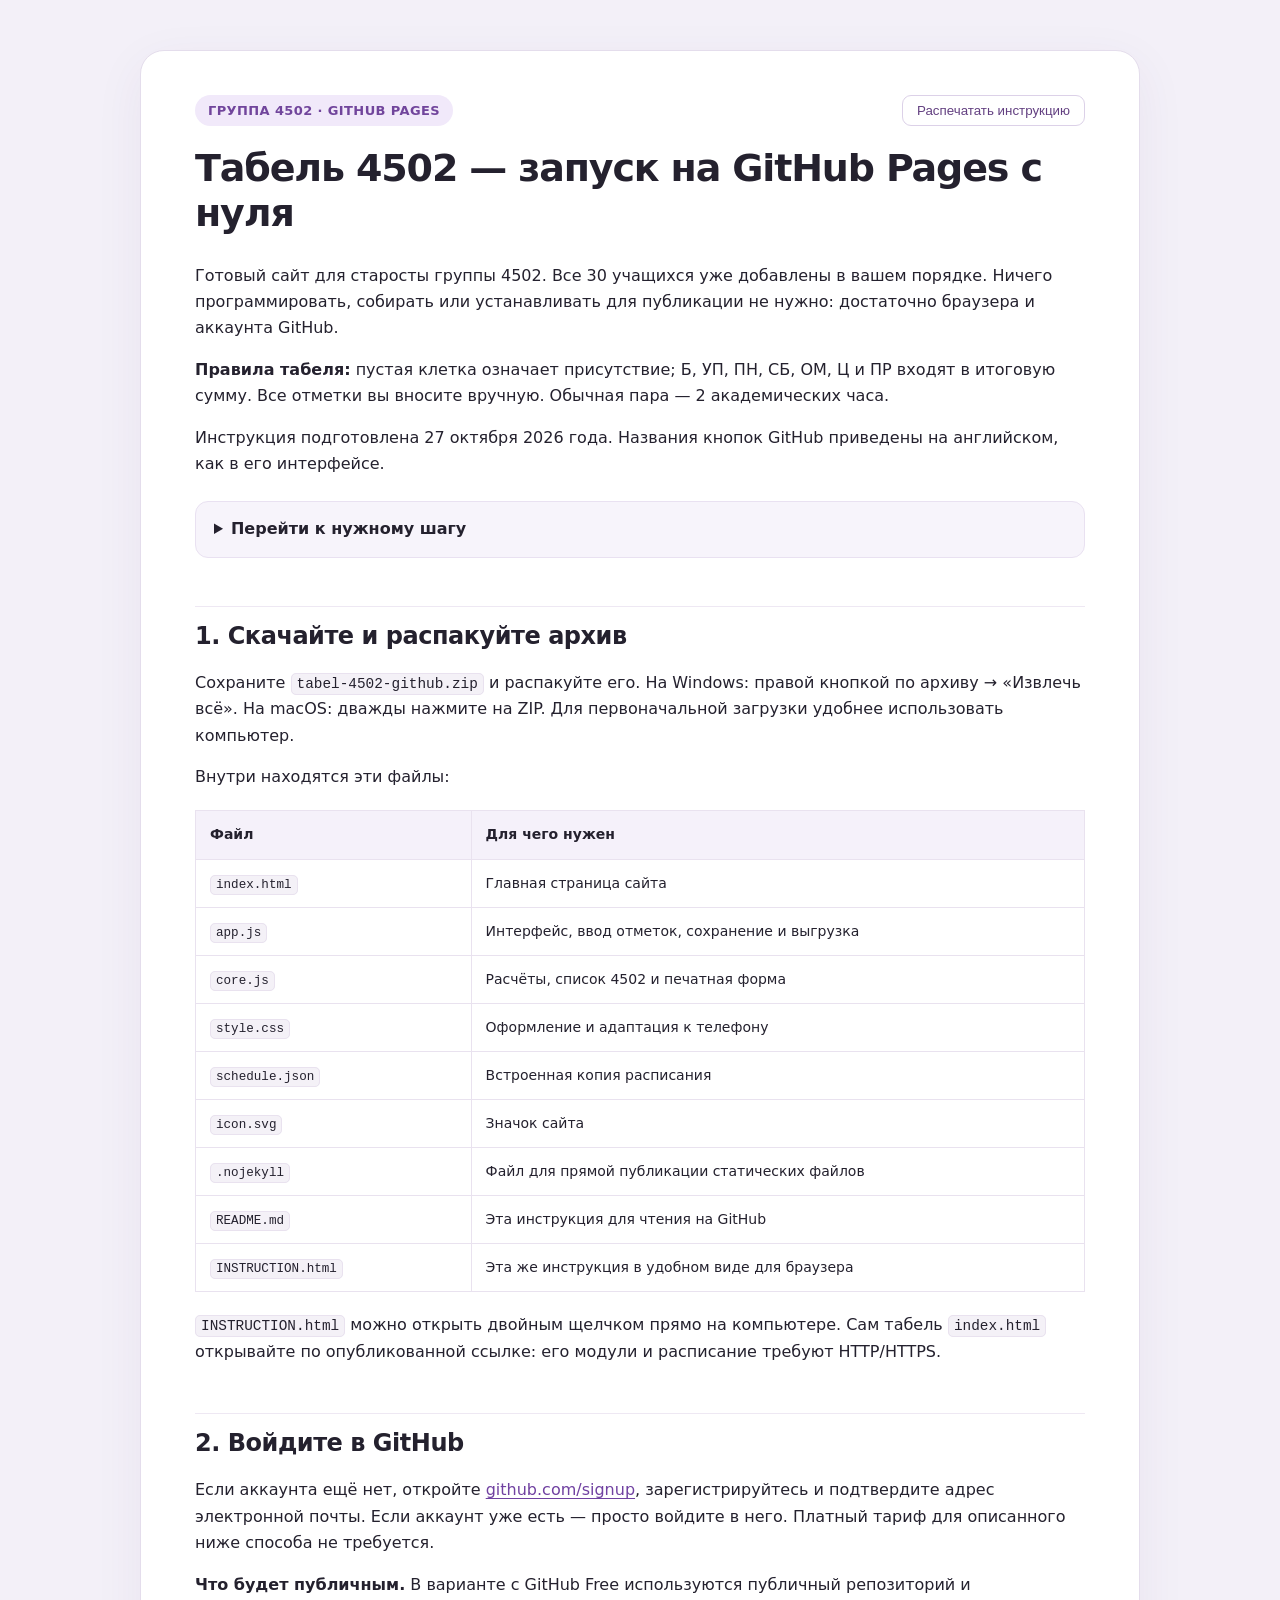
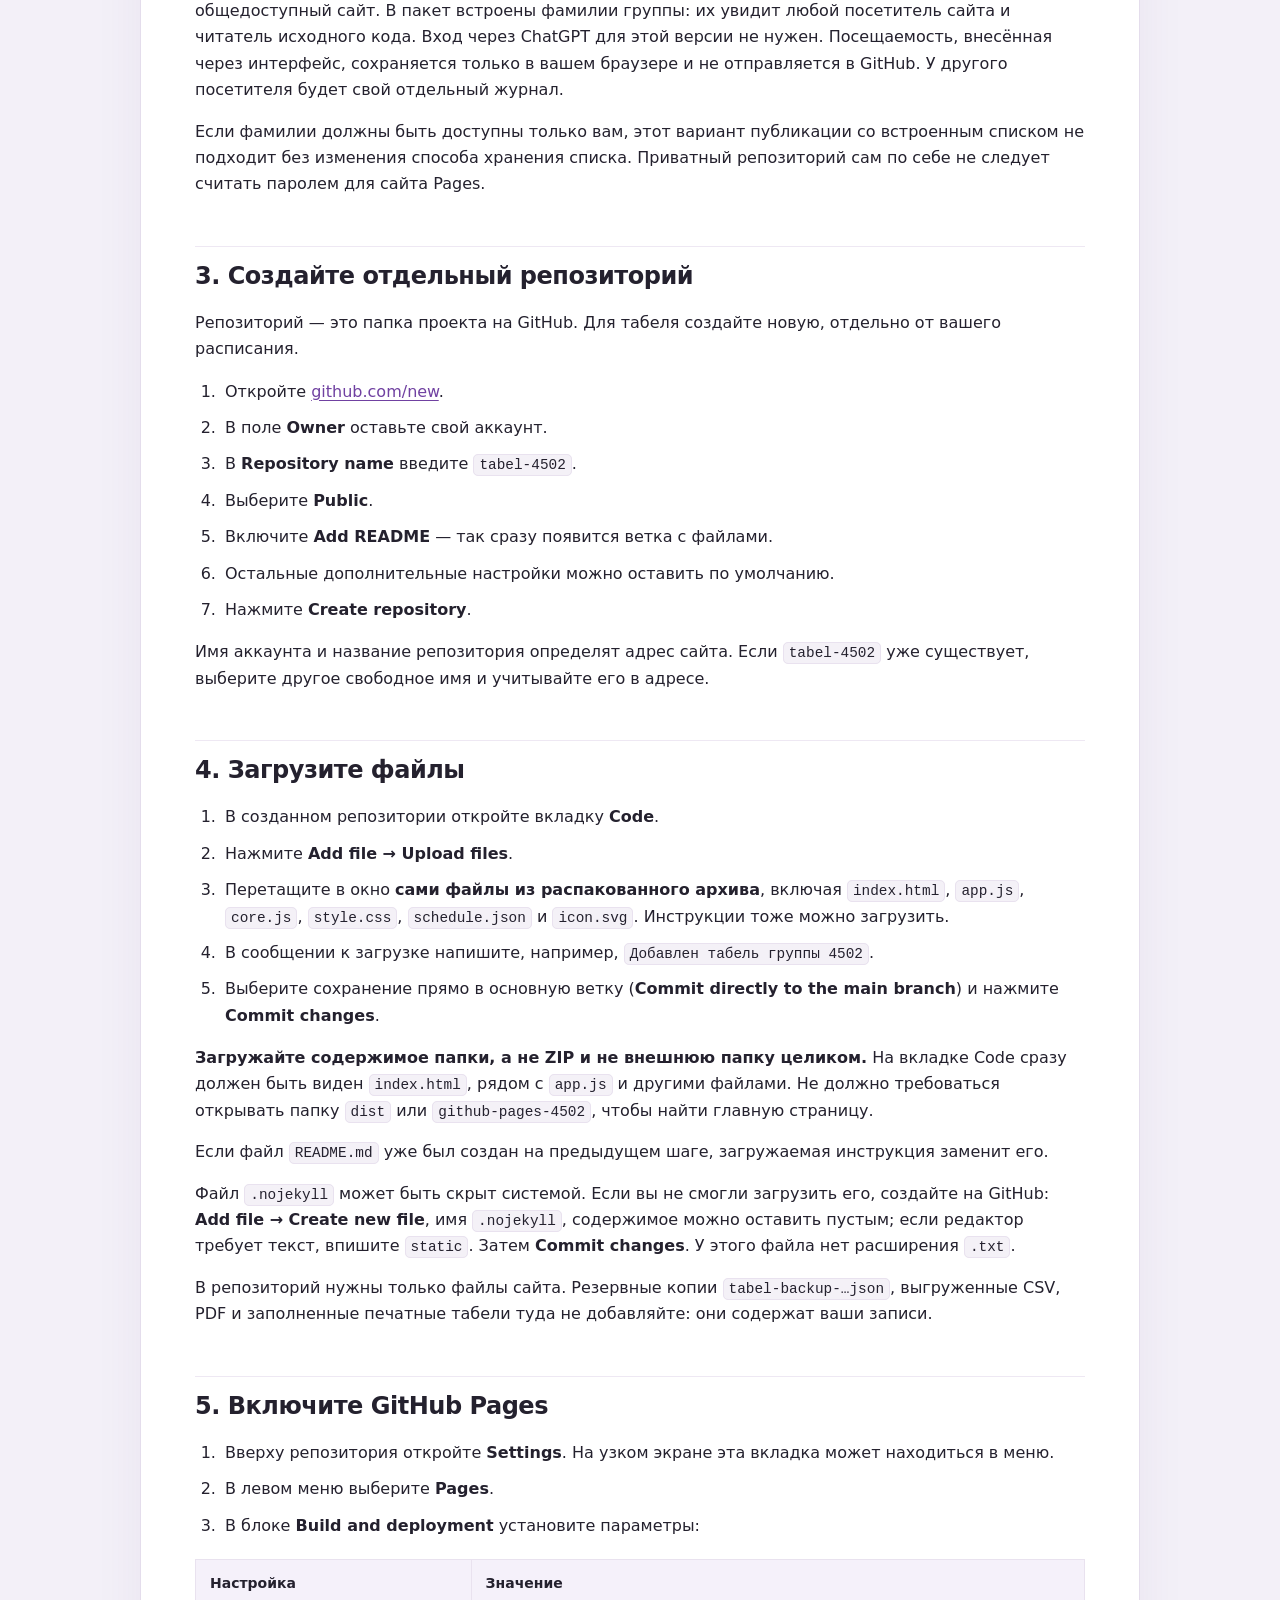
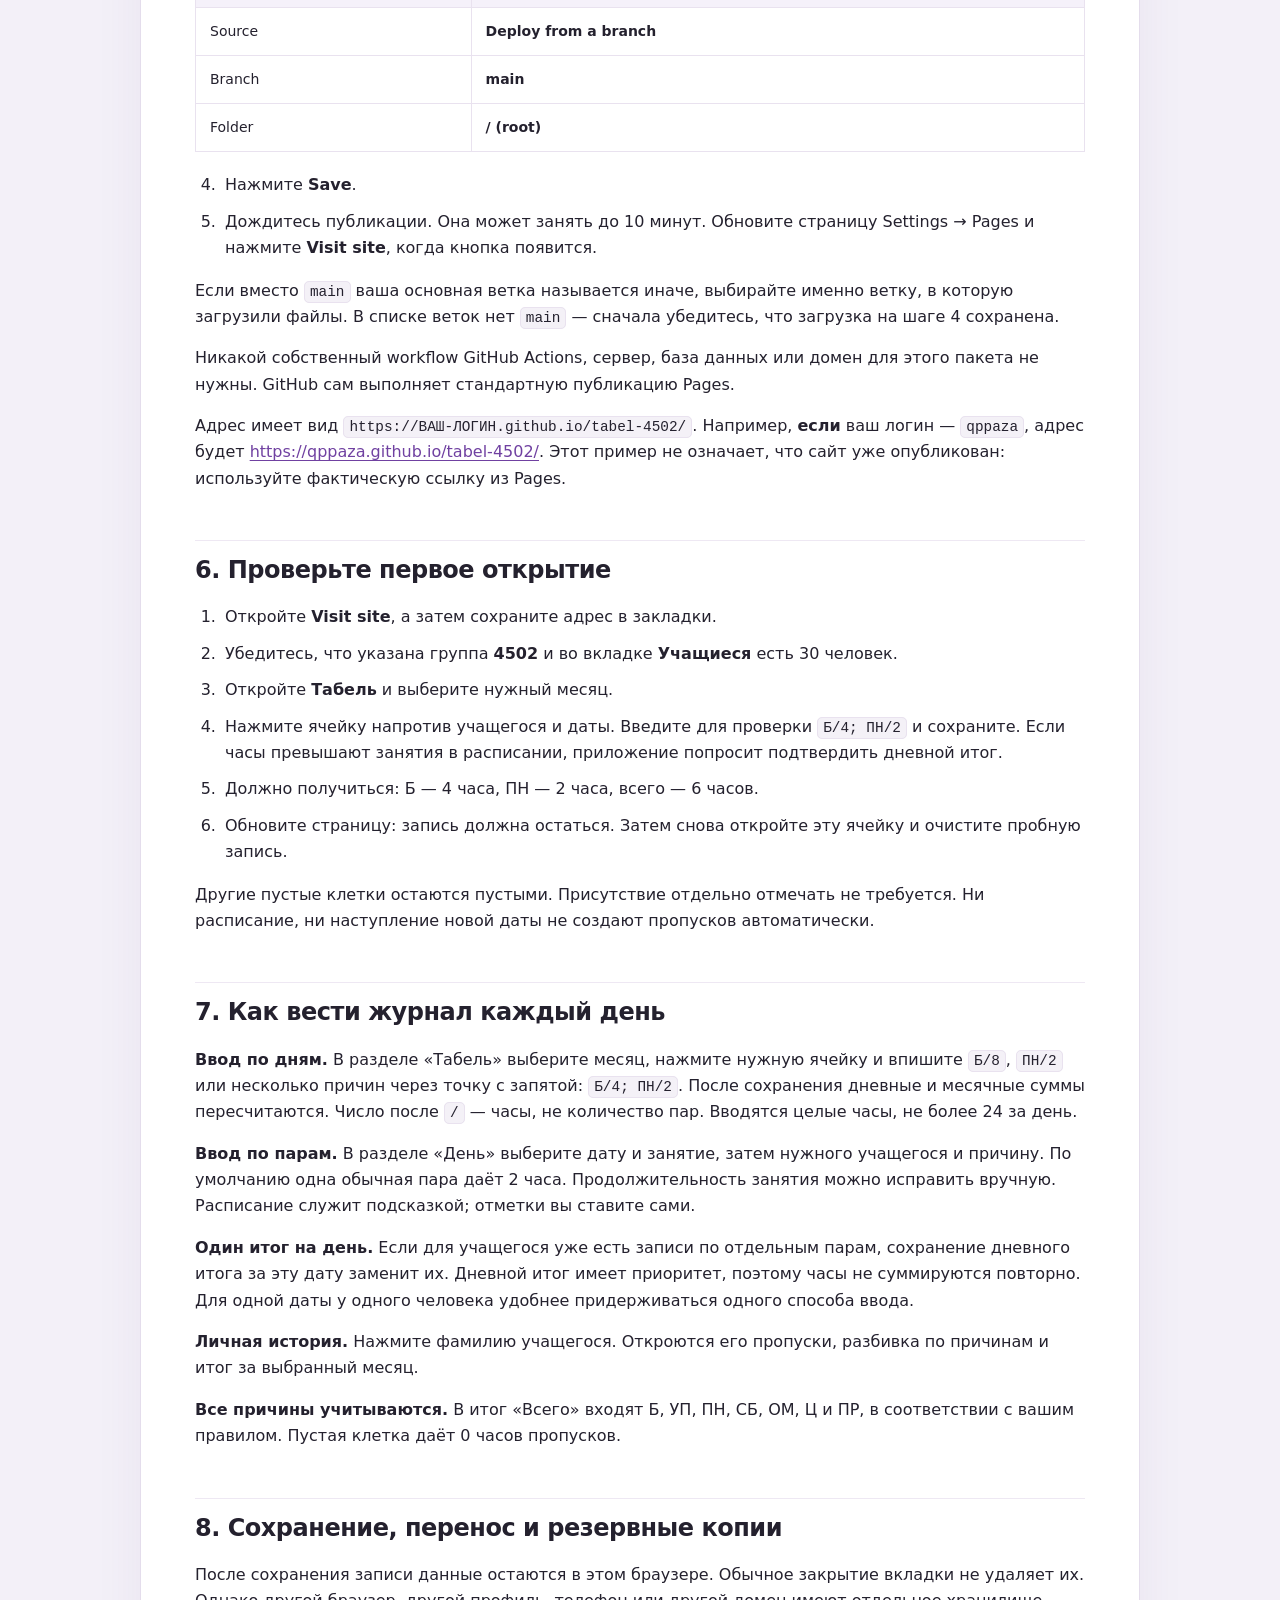
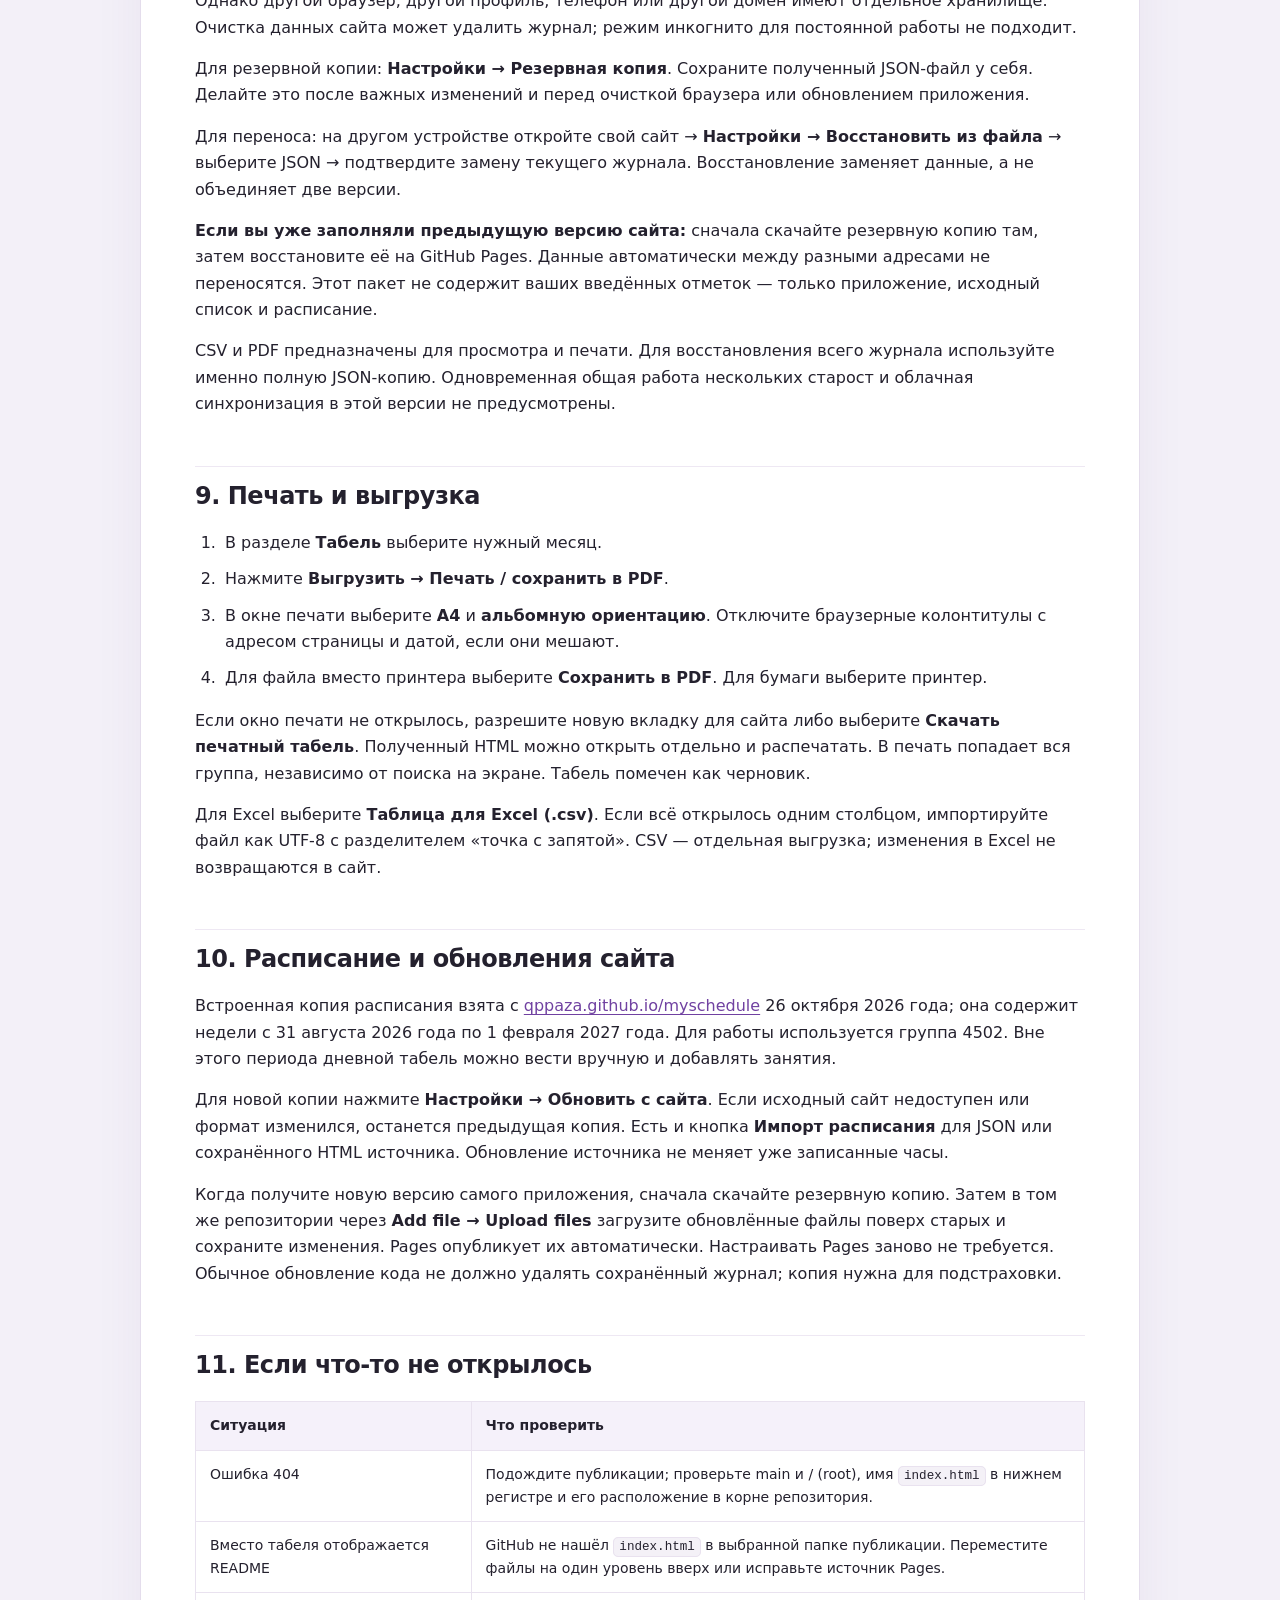
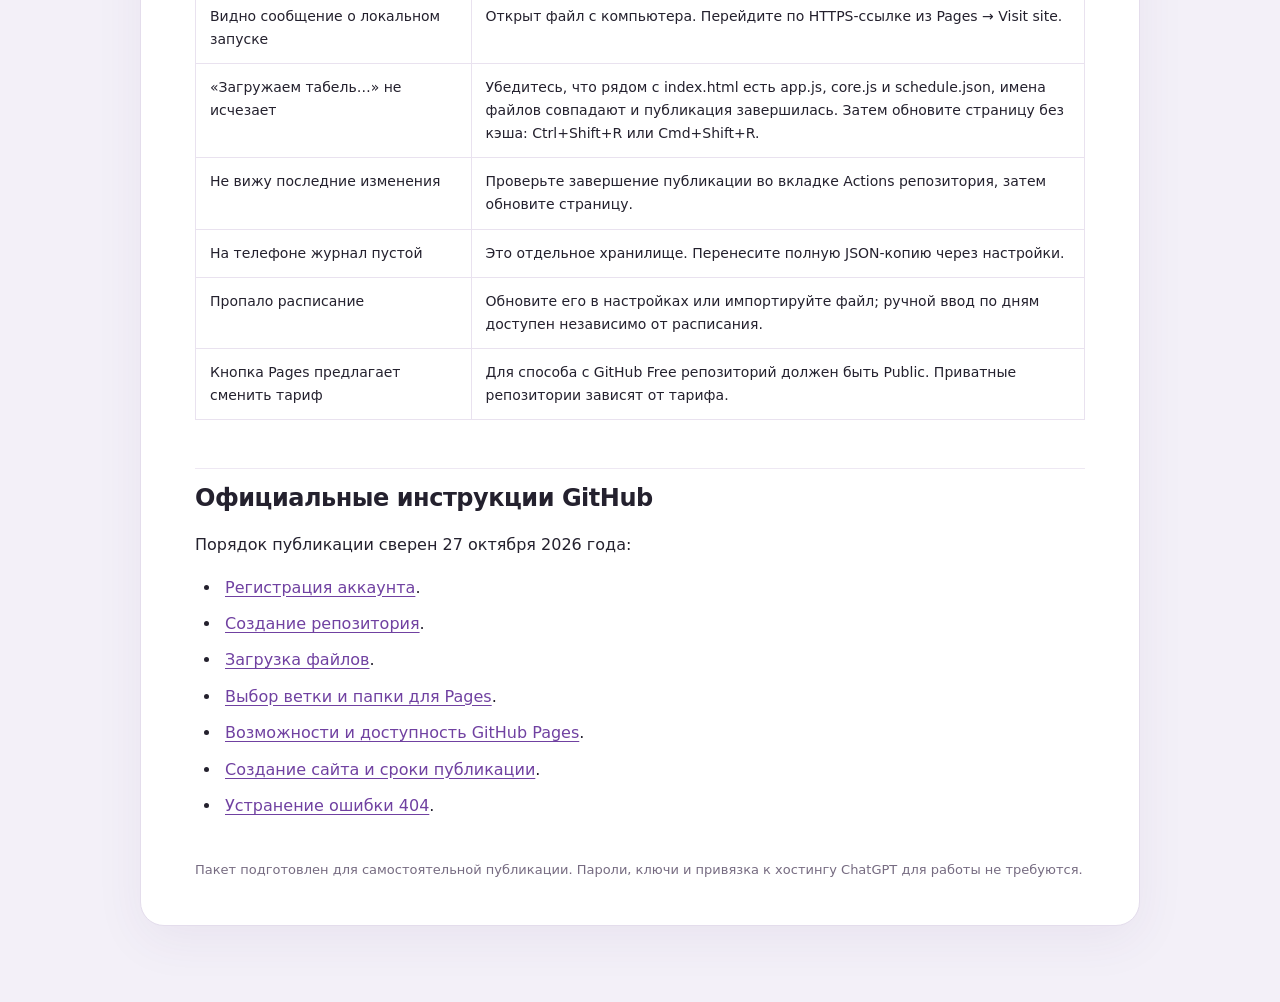
==== INSTRUCTION.html @ 8b9e964b "Add files via upload" ====
<!doctype html><html lang="ru"><head><meta charset="utf-8"><meta name="viewport" content="width=device-width,initial-scale=1"><title>Табель 4502 — инструкция для GitHub Pages</title><style>*{box-sizing:border-box}html{scroll-behavior:smooth}body{margin:0;background:#f3f0f8;color:#24212e;font:16px/1.65 system-ui,-apple-system,BlinkMacSystemFont,"Segoe UI",sans-serif}main{max-width:1000px;margin:50px auto;padding:44px 54px;background:#fff;border:1px solid #e4ddec;border-radius:24px;box-shadow:0 14px 50px #4b2c7210}.badge{display:inline-block;color:#71459c;background:#f1e9fa;padding:5px 13px;border-radius:20px;font-size:13px;font-weight:700;letter-spacing:.03em}h1{font-size:38px;line-height:1.16;letter-spacing:-.03em;margin:20px 0 28px}h2{font-size:24px;line-height:1.3;letter-spacing:-.02em;margin:48px 0 18px;padding-top:14px;border-top:1px solid #eee8f3;scroll-margin-top:20px}p{margin:15px 0}a{color:#7041a1;text-underline-offset:3px}strong{font-weight:650}code{font:0.9em ui-monospace,SFMono-Regular,Consolas,monospace;background:#f4f1f7;border:1px solid #e9e2ef;border-radius:5px;padding:2px 5px;overflow-wrap:anywhere}li{padding-left:4px;margin:10px 0}ol,ul{padding-left:26px}.table-wrap{overflow-x:auto;margin:20px 0}table{width:100%;border-collapse:collapse;font-size:14px}th,td{text-align:left;vertical-align:top;padding:12px 14px;border:1px solid #e9e2ef}th{background:#f5f1fa;font-weight:650}th:first-child,td:first-child{width:31%}details{background:#f7f4fb;border:1px solid #e9e1f1;border-radius:13px;padding:14px 18px;margin:24px 0}summary{cursor:pointer;font-weight:650}nav{display:grid;grid-template-columns:1fr 1fr;gap:8px 20px;font-size:14px;margin:12px 0}footer{font-size:13px;color:#766b81;margin-top:40px}.print{float:right;padding:7px 14px;border-radius:9px;border:1px solid #dcd1e8;background:white;color:#634081;cursor:pointer}p,li,a{overflow-wrap:break-word}@media(max-width:650px){main{margin:12px;padding:26px 22px;border-radius:17px}h1{font-size:29px}h2{font-size:22px}body{font-size:15px}nav{grid-template-columns:1fr}.print{float:none;margin-bottom:16px;display:block}}@media print{body{background:white;font-size:10pt}main{border:0;box-shadow:none;margin:0;padding:0;max-width:none}h1{font-size:24pt}h2{font-size:16pt;break-after:avoid}.print,details{display:none}tr{break-inside:avoid}a{color:#222}table{font-size:9pt}@page{size:A4;margin:16mm}}</style></head><body><main><button class="print" onclick="window.print()">Распечатать инструкцию</button><span class="badge">ГРУППА 4502 · GITHUB PAGES</span><h1>Табель 4502 — запуск на GitHub Pages с нуля</h1><p>Готовый сайт для старосты группы 4502. Все 30 учащихся уже добавлены в вашем порядке. Ничего программировать, собирать или устанавливать для публикации не нужно: достаточно браузера и аккаунта GitHub.</p><p><strong>Правила табеля:</strong> пустая клетка означает присутствие; Б, УП, ПН, СБ, ОМ, Ц и ПР входят в итоговую сумму. Все отметки вы вносите вручную. Обычная пара — 2 академических часа.</p><p>Инструкция подготовлена 27 октября 2026 года. Названия кнопок GitHub приведены на английском, как в его интерфейсе.</p><details><summary>Перейти к нужному шагу</summary><nav><a href="#step-1">1. Скачайте и распакуйте архив</a><a href="#step-2">2. Войдите в GitHub</a><a href="#step-3">3. Создайте отдельный репозиторий</a><a href="#step-4">4. Загрузите файлы</a><a href="#step-5">5. Включите GitHub Pages</a><a href="#step-6">6. Проверьте первое открытие</a><a href="#step-7">7. Как вести журнал каждый день</a><a href="#step-8">8. Сохранение, перенос и резервные копии</a><a href="#step-9">9. Печать и выгрузка</a><a href="#step-10">10. Расписание и обновления сайта</a><a href="#step-11">11. Если что-то не открылось</a><a href="#step-12">Официальные инструкции GitHub</a></nav></details><h2 id="step-1">1. Скачайте и распакуйте архив</h2><p>Сохраните <code>tabel-4502-github.zip</code> и распакуйте его. На Windows: правой кнопкой по архиву → «Извлечь всё». На macOS: дважды нажмите на ZIP. Для первоначальной загрузки удобнее использовать компьютер.</p><p>Внутри находятся эти файлы:</p><div class="table-wrap"><table><thead><tr><th>Файл</th><th>Для чего нужен</th></tr></thead><tbody><tr><td><code>index.html</code></td><td>Главная страница сайта</td></tr><tr><td><code>app.js</code></td><td>Интерфейс, ввод отметок, сохранение и выгрузка</td></tr><tr><td><code>core.js</code></td><td>Расчёты, список 4502 и печатная форма</td></tr><tr><td><code>style.css</code></td><td>Оформление и адаптация к телефону</td></tr><tr><td><code>schedule.json</code></td><td>Встроенная копия расписания</td></tr><tr><td><code>icon.svg</code></td><td>Значок сайта</td></tr><tr><td><code>.nojekyll</code></td><td>Файл для прямой публикации статических файлов</td></tr><tr><td><code>README.md</code></td><td>Эта инструкция для чтения на GitHub</td></tr><tr><td><code>INSTRUCTION.html</code></td><td>Эта же инструкция в удобном виде для браузера</td></tr></tbody></table></div><p><code>INSTRUCTION.html</code> можно открыть двойным щелчком прямо на компьютере. Сам табель <code>index.html</code> открывайте по опубликованной ссылке: его модули и расписание требуют HTTP/HTTPS.</p><h2 id="step-2">2. Войдите в GitHub</h2><p>Если аккаунта ещё нет, откройте <a href="https://github.com/signup">github.com/signup</a>, зарегистрируйтесь и подтвердите адрес электронной почты. Если аккаунт уже есть — просто войдите в него. Платный тариф для описанного ниже способа не требуется.</p><p><strong>Что будет публичным.</strong> В варианте с GitHub Free используются публичный репозиторий и общедоступный сайт. В пакет встроены фамилии группы: их увидит любой посетитель сайта и читатель исходного кода. Вход через ChatGPT для этой версии не нужен. Посещаемость, внесённая через интерфейс, сохраняется только в вашем браузере и не отправляется в GitHub. У другого посетителя будет свой отдельный журнал.</p><p>Если фамилии должны быть доступны только вам, этот вариант публикации со встроенным списком не подходит без изменения способа хранения списка. Приватный репозиторий сам по себе не следует считать паролем для сайта Pages.</p><h2 id="step-3">3. Создайте отдельный репозиторий</h2><p>Репозиторий — это папка проекта на GitHub. Для табеля создайте новую, отдельно от вашего расписания.</p><ol><li>Откройте <a href="https://github.com/new">github.com/new</a>.</li><li>В поле <strong>Owner</strong> оставьте свой аккаунт.</li><li>В <strong>Repository name</strong> введите <code>tabel-4502</code>.</li><li>Выберите <strong>Public</strong>.</li><li>Включите <strong>Add README</strong> — так сразу появится ветка с файлами.</li><li>Остальные дополнительные настройки можно оставить по умолчанию.</li><li>Нажмите <strong>Create repository</strong>.</li></ol><p>Имя аккаунта и название репозитория определят адрес сайта. Если <code>tabel-4502</code> уже существует, выберите другое свободное имя и учитывайте его в адресе.</p><h2 id="step-4">4. Загрузите файлы</h2><ol><li>В созданном репозитории откройте вкладку <strong>Code</strong>.</li><li>Нажмите <strong>Add file → Upload files</strong>.</li><li>Перетащите в окно <strong>сами файлы из распакованного архива</strong>, включая <code>index.html</code>, <code>app.js</code>, <code>core.js</code>, <code>style.css</code>, <code>schedule.json</code> и <code>icon.svg</code>. Инструкции тоже можно загрузить.</li><li>В сообщении к загрузке напишите, например, <code>Добавлен табель группы 4502</code>.</li><li>Выберите сохранение прямо в основную ветку (<strong>Commit directly to the main branch</strong>) и нажмите <strong>Commit changes</strong>.</li></ol><p><strong>Загружайте содержимое папки, а не ZIP и не внешнюю папку целиком.</strong> На вкладке Code сразу должен быть виден <code>index.html</code>, рядом с <code>app.js</code> и другими файлами. Не должно требоваться открывать папку <code>dist</code> или <code>github-pages-4502</code>, чтобы найти главную страницу.</p><p>Если файл <code>README.md</code> уже был создан на предыдущем шаге, загружаемая инструкция заменит его.</p><p>Файл <code>.nojekyll</code> может быть скрыт системой. Если вы не смогли загрузить его, создайте на GitHub: <strong>Add file → Create new file</strong>, имя <code>.nojekyll</code>, содержимое можно оставить пустым; если редактор требует текст, впишите <code>static</code>. Затем <strong>Commit changes</strong>. У этого файла нет расширения <code>.txt</code>.</p><p>В репозиторий нужны только файлы сайта. Резервные копии <code>tabel-backup-…json</code>, выгруженные CSV, PDF и заполненные печатные табели туда не добавляйте: они содержат ваши записи.</p><h2 id="step-5">5. Включите GitHub Pages</h2><ol><li>Вверху репозитория откройте <strong>Settings</strong>. На узком экране эта вкладка может находиться в меню.</li><li>В левом меню выберите <strong>Pages</strong>.</li><li>В блоке <strong>Build and deployment</strong> установите параметры:</li></ol><div class="table-wrap"><table><thead><tr><th>Настройка</th><th>Значение</th></tr></thead><tbody><tr><td>Source</td><td><strong>Deploy from a branch</strong></td></tr><tr><td>Branch</td><td><strong>main</strong></td></tr><tr><td>Folder</td><td><strong>/ (root)</strong></td></tr></tbody></table></div><ol start="4"><li>Нажмите <strong>Save</strong>.</li><li>Дождитесь публикации. Она может занять до 10 минут. Обновите страницу Settings → Pages и нажмите <strong>Visit site</strong>, когда кнопка появится.</li></ol><p>Если вместо <code>main</code> ваша основная ветка называется иначе, выбирайте именно ветку, в которую загрузили файлы. В списке веток нет <code>main</code> — сначала убедитесь, что загрузка на шаге 4 сохранена.</p><p>Никакой собственный workflow GitHub Actions, сервер, база данных или домен для этого пакета не нужны. GitHub сам выполняет стандартную публикацию Pages.</p><p>Адрес имеет вид <code>https://ВАШ-ЛОГИН.github.io/tabel-4502/</code>. Например, <strong>если</strong> ваш логин — <code>qppaza</code>, адрес будет <a href="https://qppaza.github.io/tabel-4502/">https://qppaza.github.io/tabel-4502/</a>. Этот пример не означает, что сайт уже опубликован: используйте фактическую ссылку из Pages.</p><h2 id="step-6">6. Проверьте первое открытие</h2><ol><li>Откройте <strong>Visit site</strong>, а затем сохраните адрес в закладки.</li><li>Убедитесь, что указана группа <strong>4502</strong> и во вкладке <strong>Учащиеся</strong> есть 30 человек.</li><li>Откройте <strong>Табель</strong> и выберите нужный месяц.</li><li>Нажмите ячейку напротив учащегося и даты. Введите для проверки <code>Б/4; ПН/2</code> и сохраните. Если часы превышают занятия в расписании, приложение попросит подтвердить дневной итог.</li><li>Должно получиться: Б — 4 часа, ПН — 2 часа, всего — 6 часов.</li><li>Обновите страницу: запись должна остаться. Затем снова откройте эту ячейку и очистите пробную запись.</li></ol><p>Другие пустые клетки остаются пустыми. Присутствие отдельно отмечать не требуется. Ни расписание, ни наступление новой даты не создают пропусков автоматически.</p><h2 id="step-7">7. Как вести журнал каждый день</h2><p><strong>Ввод по дням.</strong> В разделе «Табель» выберите месяц, нажмите нужную ячейку и впишите <code>Б/8</code>, <code>ПН/2</code> или несколько причин через точку с запятой: <code>Б/4; ПН/2</code>. После сохранения дневные и месячные суммы пересчитаются. Число после <code>/</code> — часы, не количество пар. Вводятся целые часы, не более 24 за день.</p><p><strong>Ввод по парам.</strong> В разделе «День» выберите дату и занятие, затем нужного учащегося и причину. По умолчанию одна обычная пара даёт 2 часа. Продолжительность занятия можно исправить вручную. Расписание служит подсказкой; отметки вы ставите сами.</p><p><strong>Один итог на день.</strong> Если для учащегося уже есть записи по отдельным парам, сохранение дневного итога за эту дату заменит их. Дневной итог имеет приоритет, поэтому часы не суммируются повторно. Для одной даты у одного человека удобнее придерживаться одного способа ввода.</p><p><strong>Личная история.</strong> Нажмите фамилию учащегося. Откроются его пропуски, разбивка по причинам и итог за выбранный месяц.</p><p><strong>Все причины учитываются.</strong> В итог «Всего» входят Б, УП, ПН, СБ, ОМ, Ц и ПР, в соответствии с вашим правилом. Пустая клетка даёт 0 часов пропусков.</p><h2 id="step-8">8. Сохранение, перенос и резервные копии</h2><p>После сохранения записи данные остаются в этом браузере. Обычное закрытие вкладки не удаляет их. Однако другой браузер, другой профиль, телефон или другой домен имеют отдельное хранилище. Очистка данных сайта может удалить журнал; режим инкогнито для постоянной работы не подходит.</p><p>Для резервной копии: <strong>Настройки → Резервная копия</strong>. Сохраните полученный JSON-файл у себя. Делайте это после важных изменений и перед очисткой браузера или обновлением приложения.</p><p>Для переноса: на другом устройстве откройте свой сайт → <strong>Настройки → Восстановить из файла</strong> → выберите JSON → подтвердите замену текущего журнала. Восстановление заменяет данные, а не объединяет две версии.</p><p><strong>Если вы уже заполняли предыдущую версию сайта:</strong> сначала скачайте резервную копию там, затем восстановите её на GitHub Pages. Данные автоматически между разными адресами не переносятся. Этот пакет не содержит ваших введённых отметок — только приложение, исходный список и расписание.</p><p>CSV и PDF предназначены для просмотра и печати. Для восстановления всего журнала используйте именно полную JSON-копию. Одновременная общая работа нескольких старост и облачная синхронизация в этой версии не предусмотрены.</p><h2 id="step-9">9. Печать и выгрузка</h2><ol><li>В разделе <strong>Табель</strong> выберите нужный месяц.</li><li>Нажмите <strong>Выгрузить → Печать / сохранить в PDF</strong>.</li><li>В окне печати выберите <strong>А4</strong> и <strong>альбомную ориентацию</strong>. Отключите браузерные колонтитулы с адресом страницы и датой, если они мешают.</li><li>Для файла вместо принтера выберите <strong>Сохранить в PDF</strong>. Для бумаги выберите принтер.</li></ol><p>Если окно печати не открылось, разрешите новую вкладку для сайта либо выберите <strong>Скачать печатный табель</strong>. Полученный HTML можно открыть отдельно и распечатать. В печать попадает вся группа, независимо от поиска на экране. Табель помечен как черновик.</p><p>Для Excel выберите <strong>Таблица для Excel (.csv)</strong>. Если всё открылось одним столбцом, импортируйте файл как UTF-8 с разделителем «точка с запятой». CSV — отдельная выгрузка; изменения в Excel не возвращаются в сайт.</p><h2 id="step-10">10. Расписание и обновления сайта</h2><p>Встроенная копия расписания взята с <a href="https://qppaza.github.io/myschedule/">qppaza.github.io/myschedule</a> 26 октября 2026 года; она содержит недели с 31 августа 2026 года по 1 февраля 2027 года. Для работы используется группа 4502. Вне этого периода дневной табель можно вести вручную и добавлять занятия.</p><p>Для новой копии нажмите <strong>Настройки → Обновить с сайта</strong>. Если исходный сайт недоступен или формат изменился, останется предыдущая копия. Есть и кнопка <strong>Импорт расписания</strong> для JSON или сохранённого HTML источника. Обновление источника не меняет уже записанные часы.</p><p>Когда получите новую версию самого приложения, сначала скачайте резервную копию. Затем в том же репозитории через <strong>Add file → Upload files</strong> загрузите обновлённые файлы поверх старых и сохраните изменения. Pages опубликует их автоматически. Настраивать Pages заново не требуется. Обычное обновление кода не должно удалять сохранённый журнал; копия нужна для подстраховки.</p><h2 id="step-11">11. Если что-то не открылось</h2><div class="table-wrap"><table><thead><tr><th>Ситуация</th><th>Что проверить</th></tr></thead><tbody><tr><td>Ошибка 404</td><td>Подождите публикации; проверьте main и / (root), имя <code>index.html</code> в нижнем регистре и его расположение в корне репозитория.</td></tr><tr><td>Вместо табеля отображается README</td><td>GitHub не нашёл <code>index.html</code> в выбранной папке публикации. Переместите файлы на один уровень вверх или исправьте источник Pages.</td></tr><tr><td>Видно сообщение о локальном запуске</td><td>Открыт файл с компьютера. Перейдите по HTTPS-ссылке из Pages → Visit site.</td></tr><tr><td>«Загружаем табель…» не исчезает</td><td>Убедитесь, что рядом с index.html есть app.js, core.js и schedule.json, имена файлов совпадают и публикация завершилась. Затем обновите страницу без кэша: Ctrl+Shift+R или Cmd+Shift+R.</td></tr><tr><td>Не вижу последние изменения</td><td>Проверьте завершение публикации во вкладке Actions репозитория, затем обновите страницу.</td></tr><tr><td>На телефоне журнал пустой</td><td>Это отдельное хранилище. Перенесите полную JSON-копию через настройки.</td></tr><tr><td>Пропало расписание</td><td>Обновите его в настройках или импортируйте файл; ручной ввод по дням доступен независимо от расписания.</td></tr><tr><td>Кнопка Pages предлагает сменить тариф</td><td>Для способа с GitHub Free репозиторий должен быть Public. Приватные репозитории зависят от тарифа.</td></tr></tbody></table></div><h2 id="step-12">Официальные инструкции GitHub</h2><p>Порядок публикации сверен 27 октября 2026 года:</p><ul><li><a href="https://docs.github.com/en/account-and-profile/how-tos/account-management/creating-an-account-on-github">Регистрация аккаунта</a>.</li><li><a href="https://docs.github.com/en/repositories/creating-and-managing-repositories/creating-a-new-repository">Создание репозитория</a>.</li><li><a href="https://docs.github.com/en/repositories/working-with-files/managing-files/adding-a-file-to-a-repository">Загрузка файлов</a>.</li><li><a href="https://docs.github.com/en/pages/getting-started-with-github-pages/configuring-a-publishing-source-for-your-github-pages-site">Выбор ветки и папки для Pages</a>.</li><li><a href="https://docs.github.com/en/pages/getting-started-with-github-pages/what-is-github-pages">Возможности и доступность GitHub Pages</a>.</li><li><a href="https://docs.github.com/en/pages/getting-started-with-github-pages/creating-a-github-pages-site">Создание сайта и сроки публикации</a>.</li><li><a href="https://docs.github.com/en/pages/getting-started-with-github-pages/troubleshooting-404-errors-for-github-pages-sites">Устранение ошибки 404</a>.</li></ul><footer>Пакет подготовлен для самостоятельной публикации. Пароли, ключи и привязка к хостингу ChatGPT для работы не требуются.</footer></main></body></html>
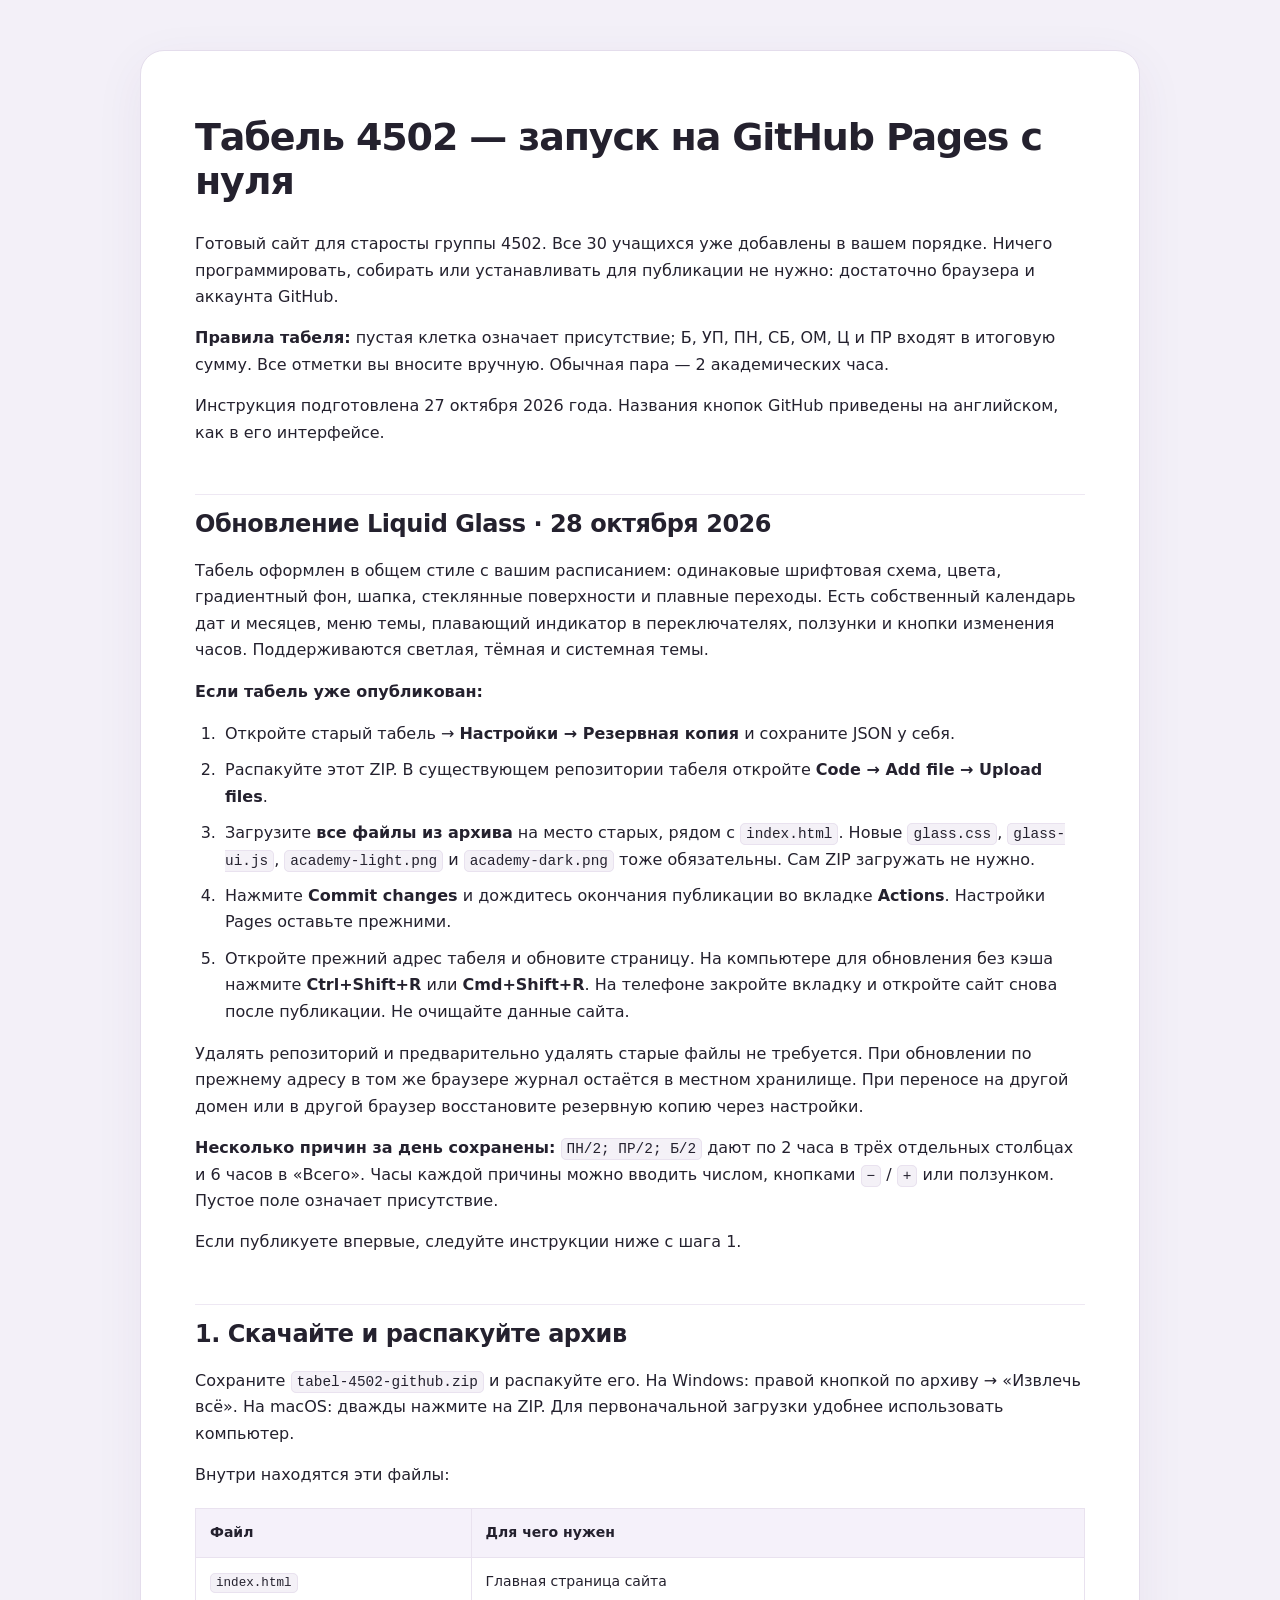
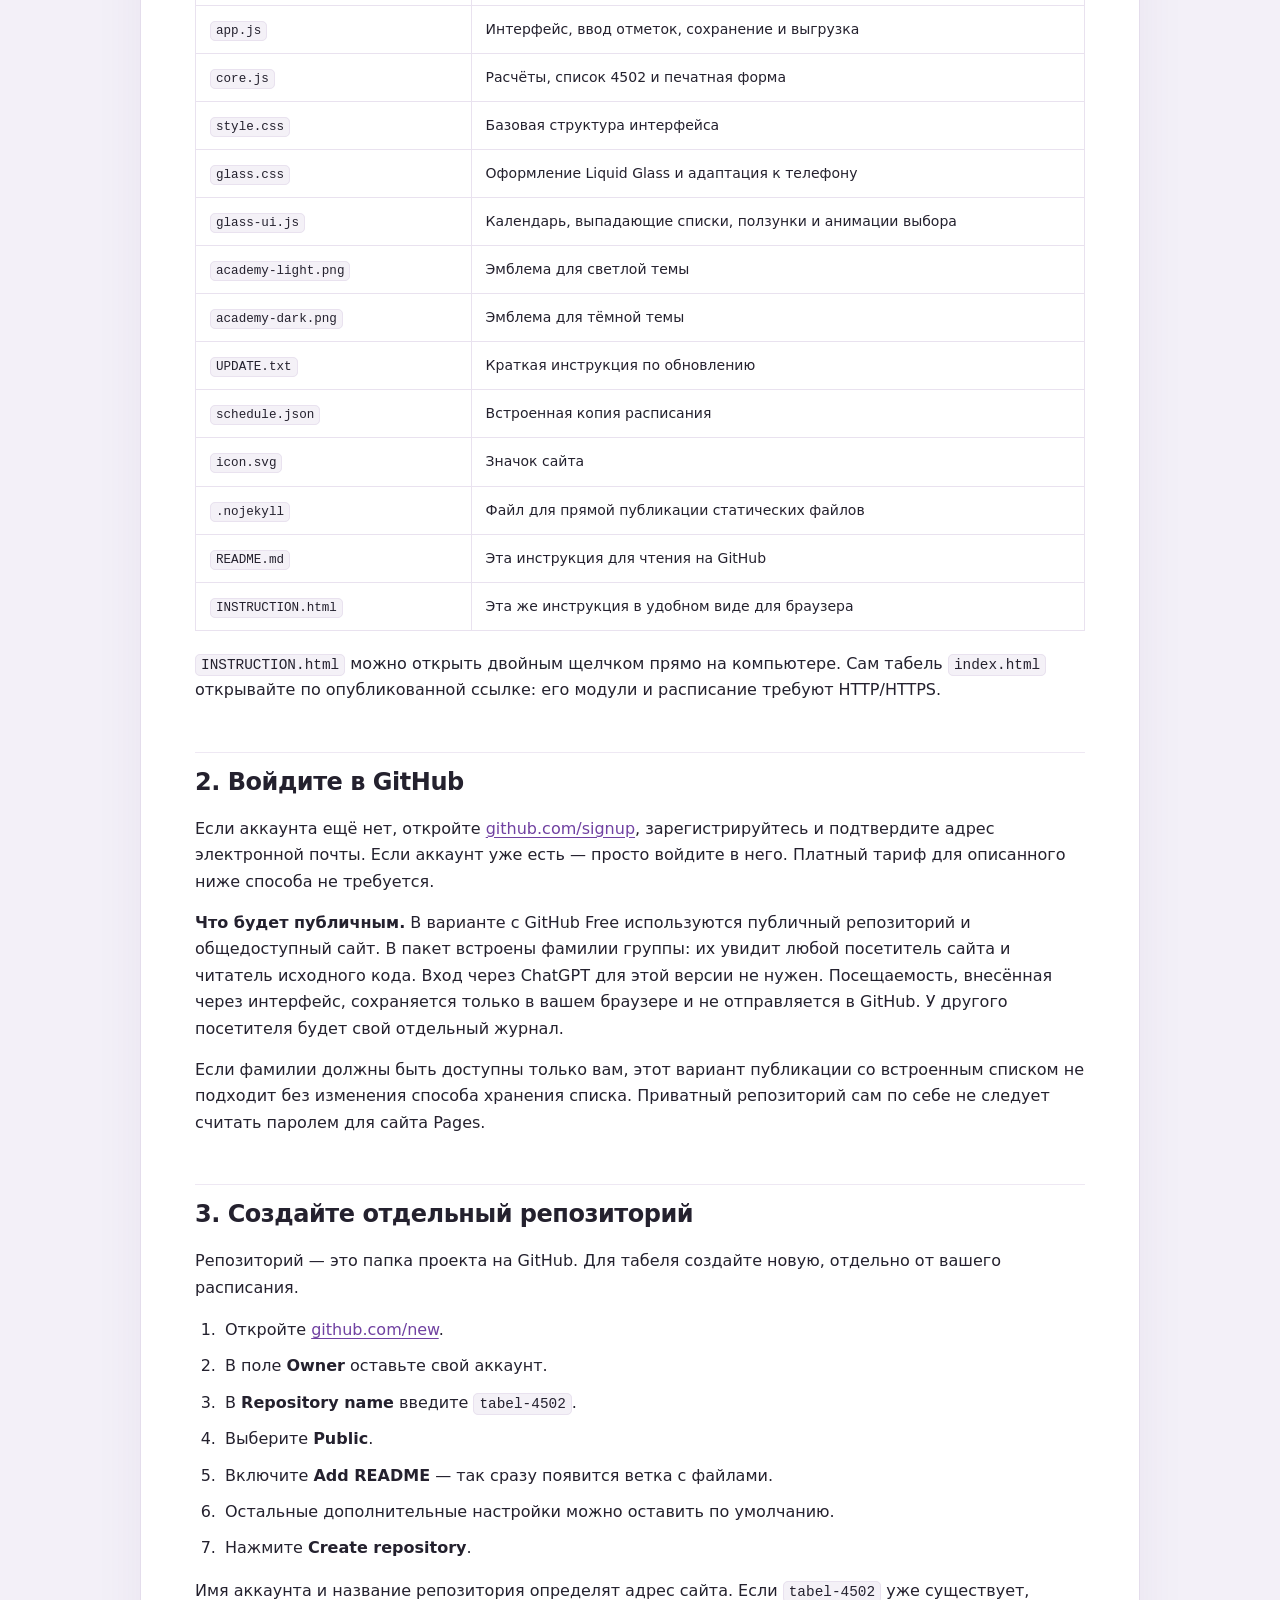
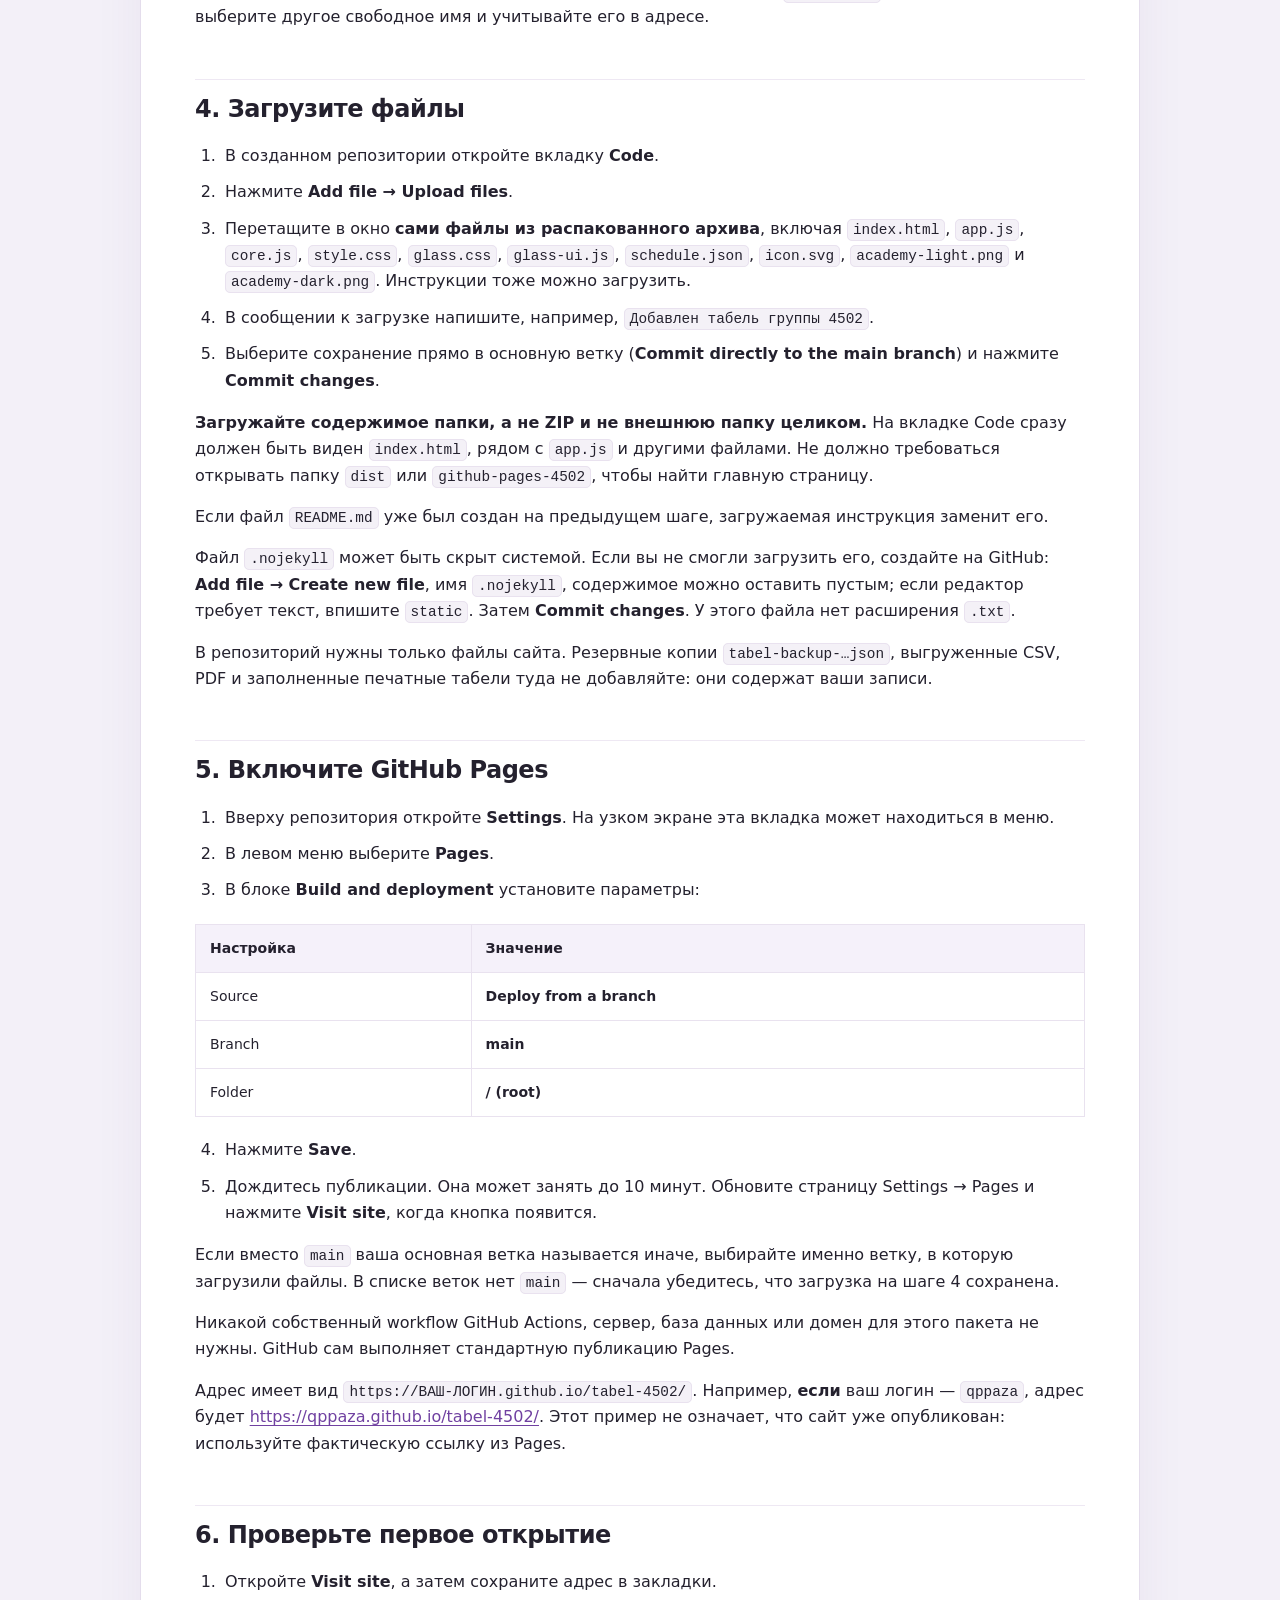
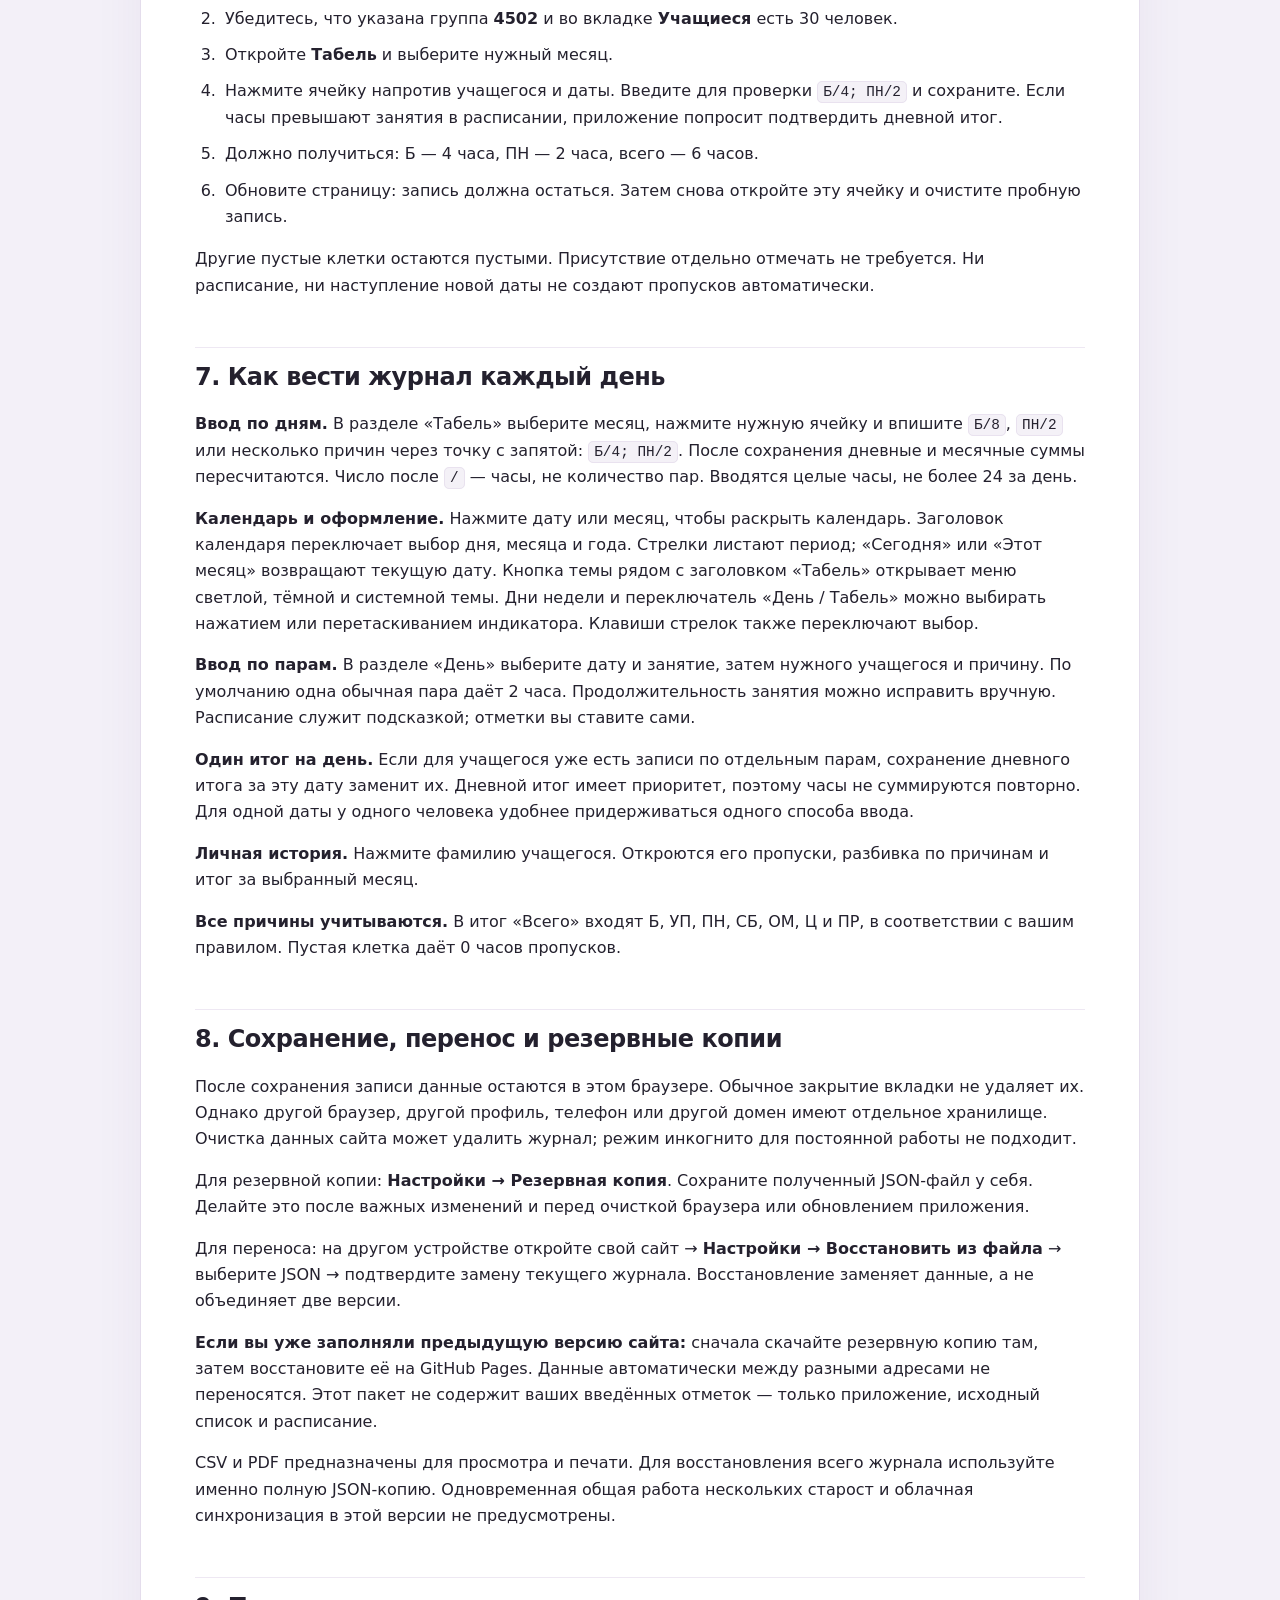
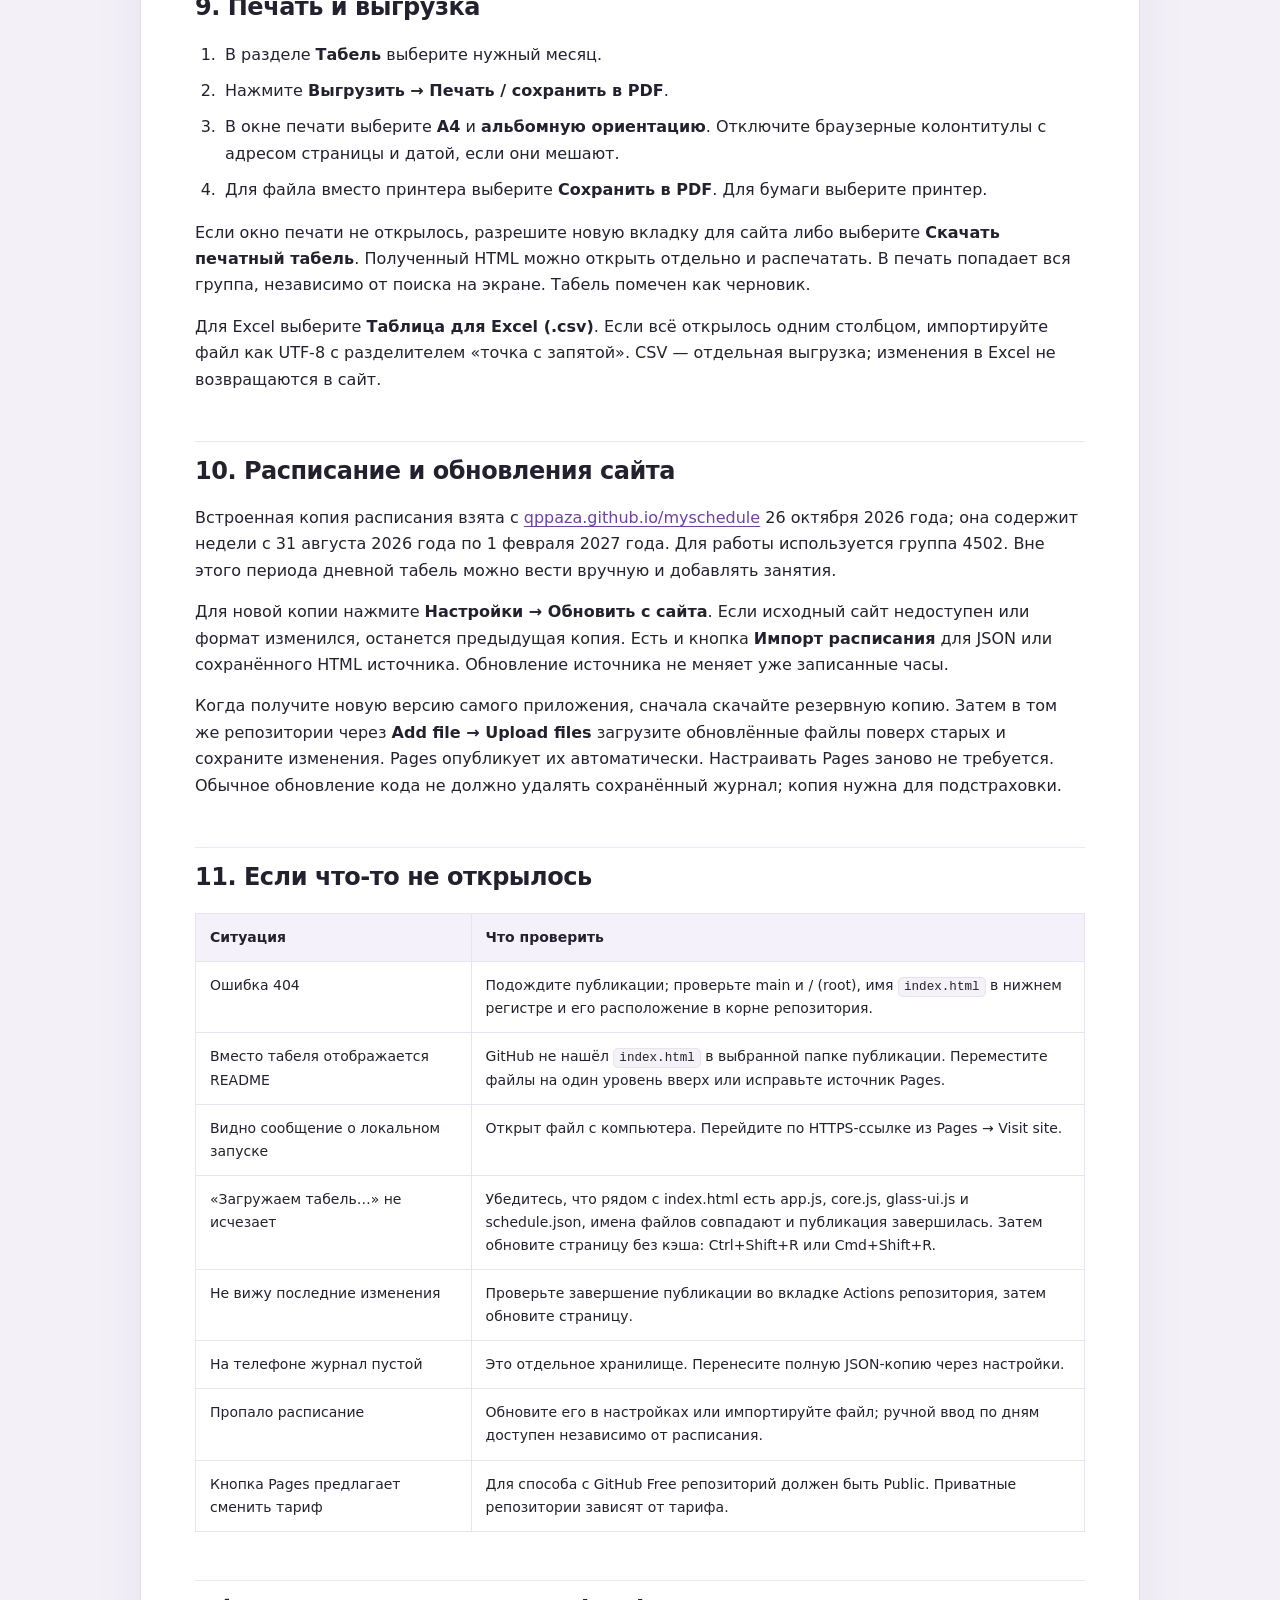
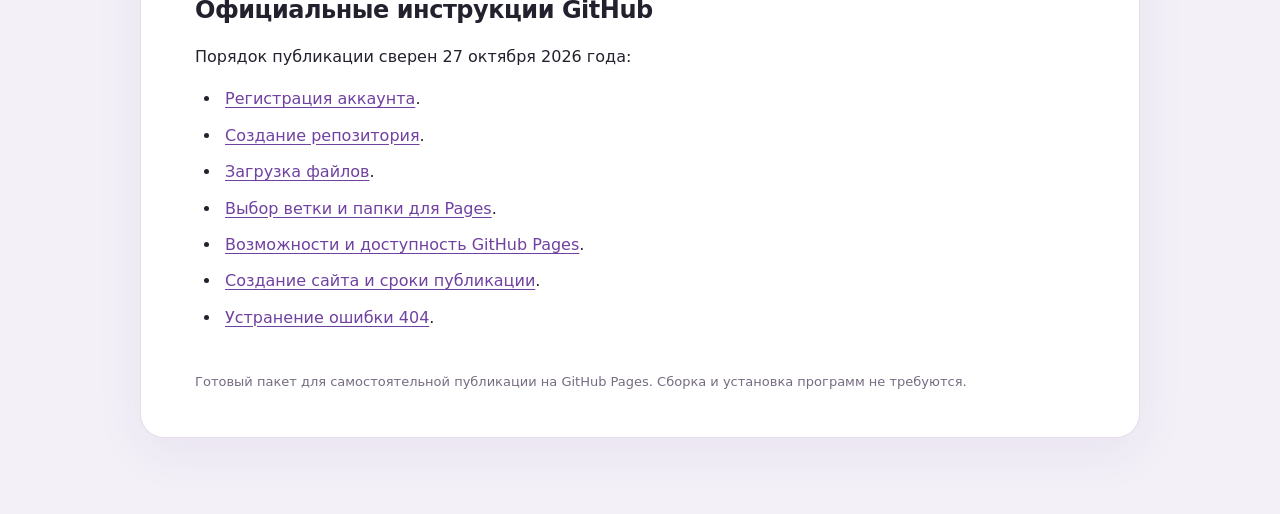
==== commit 6617b7df: "Add files via upload" ====
--- a/INSTRUCTION.html
+++ b/INSTRUCTION.html
@@ -1 +1 @@
-<!doctype html><html lang="ru"><head><meta charset="utf-8"><meta name="viewport" content="width=device-width,initial-scale=1"><title>Табель 4502 — инструкция для GitHub Pages</title><style>*{box-sizing:border-box}html{scroll-behavior:smooth}body{margin:0;background:#f3f0f8;color:#24212e;font:16px/1.65 system-ui,-apple-system,BlinkMacSystemFont,"Segoe UI",sans-serif}main{max-width:1000px;margin:50px auto;padding:44px 54px;background:#fff;border:1px solid #e4ddec;border-radius:24px;box-shadow:0 14px 50px #4b2c7210}.badge{display:inline-block;color:#71459c;background:#f1e9fa;padding:5px 13px;border-radius:20px;font-size:13px;font-weight:700;letter-spacing:.03em}h1{font-size:38px;line-height:1.16;letter-spacing:-.03em;margin:20px 0 28px}h2{font-size:24px;line-height:1.3;letter-spacing:-.02em;margin:48px 0 18px;padding-top:14px;border-top:1px solid #eee8f3;scroll-margin-top:20px}p{margin:15px 0}a{color:#7041a1;text-underline-offset:3px}strong{font-weight:650}code{font:0.9em ui-monospace,SFMono-Regular,Consolas,monospace;background:#f4f1f7;border:1px solid #e9e2ef;border-radius:5px;padding:2px 5px;overflow-wrap:anywhere}li{padding-left:4px;margin:10px 0}ol,ul{padding-left:26px}.table-wrap{overflow-x:auto;margin:20px 0}table{width:100%;border-collapse:collapse;font-size:14px}th,td{text-align:left;vertical-align:top;padding:12px 14px;border:1px solid #e9e2ef}th{background:#f5f1fa;font-weight:650}th:first-child,td:first-child{width:31%}details{background:#f7f4fb;border:1px solid #e9e1f1;border-radius:13px;padding:14px 18px;margin:24px 0}summary{cursor:pointer;font-weight:650}nav{display:grid;grid-template-columns:1fr 1fr;gap:8px 20px;font-size:14px;margin:12px 0}footer{font-size:13px;color:#766b81;margin-top:40px}.print{float:right;padding:7px 14px;border-radius:9px;border:1px solid #dcd1e8;background:white;color:#634081;cursor:pointer}p,li,a{overflow-wrap:break-word}@media(max-width:650px){main{margin:12px;padding:26px 22px;border-radius:17px}h1{font-size:29px}h2{font-size:22px}body{font-size:15px}nav{grid-template-columns:1fr}.print{float:none;margin-bottom:16px;display:block}}@media print{body{background:white;font-size:10pt}main{border:0;box-shadow:none;margin:0;padding:0;max-width:none}h1{font-size:24pt}h2{font-size:16pt;break-after:avoid}.print,details{display:none}tr{break-inside:avoid}a{color:#222}table{font-size:9pt}@page{size:A4;margin:16mm}}</style></head><body><main><button class="print" onclick="window.print()">Распечатать инструкцию</button><span class="badge">ГРУППА 4502 · GITHUB PAGES</span><h1>Табель 4502 — запуск на GitHub Pages с нуля</h1><p>Готовый сайт для старосты группы 4502. Все 30 учащихся уже добавлены в вашем порядке. Ничего программировать, собирать или устанавливать для публикации не нужно: достаточно браузера и аккаунта GitHub.</p><p><strong>Правила табеля:</strong> пустая клетка означает присутствие; Б, УП, ПН, СБ, ОМ, Ц и ПР входят в итоговую сумму. Все отметки вы вносите вручную. Обычная пара — 2 академических часа.</p><p>Инструкция подготовлена 27 октября 2026 года. Названия кнопок GitHub приведены на английском, как в его интерфейсе.</p><details><summary>Перейти к нужному шагу</summary><nav><a href="#step-1">1. Скачайте и распакуйте архив</a><a href="#step-2">2. Войдите в GitHub</a><a href="#step-3">3. Создайте отдельный репозиторий</a><a href="#step-4">4. Загрузите файлы</a><a href="#step-5">5. Включите GitHub Pages</a><a href="#step-6">6. Проверьте первое открытие</a><a href="#step-7">7. Как вести журнал каждый день</a><a href="#step-8">8. Сохранение, перенос и резервные копии</a><a href="#step-9">9. Печать и выгрузка</a><a href="#step-10">10. Расписание и обновления сайта</a><a href="#step-11">11. Если что-то не открылось</a><a href="#step-12">Официальные инструкции GitHub</a></nav></details><h2 id="step-1">1. Скачайте и распакуйте архив</h2><p>Сохраните <code>tabel-4502-github.zip</code> и распакуйте его. На Windows: правой кнопкой по архиву → «Извлечь всё». На macOS: дважды нажмите на ZIP. Для первоначальной загрузки удобнее использовать компьютер.</p><p>Внутри находятся эти файлы:</p><div class="table-wrap"><table><thead><tr><th>Файл</th><th>Для чего нужен</th></tr></thead><tbody><tr><td><code>index.html</code></td><td>Главная страница сайта</td></tr><tr><td><code>app.js</code></td><td>Интерфейс, ввод отметок, сохранение и выгрузка</td></tr><tr><td><code>core.js</code></td><td>Расчёты, список 4502 и печатная форма</td></tr><tr><td><code>style.css</code></td><td>Оформление и адаптация к телефону</td></tr><tr><td><code>schedule.json</code></td><td>Встроенная копия расписания</td></tr><tr><td><code>icon.svg</code></td><td>Значок сайта</td></tr><tr><td><code>.nojekyll</code></td><td>Файл для прямой публикации статических файлов</td></tr><tr><td><code>README.md</code></td><td>Эта инструкция для чтения на GitHub</td></tr><tr><td><code>INSTRUCTION.html</code></td><td>Эта же инструкция в удобном виде для браузера</td></tr></tbody></table></div><p><code>INSTRUCTION.html</code> можно открыть двойным щелчком прямо на компьютере. Сам табель <code>index.html</code> открывайте по опубликованной ссылке: его модули и расписание требуют HTTP/HTTPS.</p><h2 id="step-2">2. Войдите в GitHub</h2><p>Если аккаунта ещё нет, откройте <a href="https://github.com/signup">github.com/signup</a>, зарегистрируйтесь и подтвердите адрес электронной почты. Если аккаунт уже есть — просто войдите в него. Платный тариф для описанного ниже способа не требуется.</p><p><strong>Что будет публичным.</strong> В варианте с GitHub Free используются публичный репозиторий и общедоступный сайт. В пакет встроены фамилии группы: их увидит любой посетитель сайта и читатель исходного кода. Вход через ChatGPT для этой версии не нужен. Посещаемость, внесённая через интерфейс, сохраняется только в вашем браузере и не отправляется в GitHub. У другого посетителя будет свой отдельный журнал.</p><p>Если фамилии должны быть доступны только вам, этот вариант публикации со встроенным списком не подходит без изменения способа хранения списка. Приватный репозиторий сам по себе не следует считать паролем для сайта Pages.</p><h2 id="step-3">3. Создайте отдельный репозиторий</h2><p>Репозиторий — это папка проекта на GitHub. Для табеля создайте новую, отдельно от вашего расписания.</p><ol><li>Откройте <a href="https://github.com/new">github.com/new</a>.</li><li>В поле <strong>Owner</strong> оставьте свой аккаунт.</li><li>В <strong>Repository name</strong> введите <code>tabel-4502</code>.</li><li>Выберите <strong>Public</strong>.</li><li>Включите <strong>Add README</strong> — так сразу появится ветка с файлами.</li><li>Остальные дополнительные настройки можно оставить по умолчанию.</li><li>Нажмите <strong>Create repository</strong>.</li></ol><p>Имя аккаунта и название репозитория определят адрес сайта. Если <code>tabel-4502</code> уже существует, выберите другое свободное имя и учитывайте его в адресе.</p><h2 id="step-4">4. Загрузите файлы</h2><ol><li>В созданном репозитории откройте вкладку <strong>Code</strong>.</li><li>Нажмите <strong>Add file → Upload files</strong>.</li><li>Перетащите в окно <strong>сами файлы из распакованного архива</strong>, включая <code>index.html</code>, <code>app.js</code>, <code>core.js</code>, <code>style.css</code>, <code>schedule.json</code> и <code>icon.svg</code>. Инструкции тоже можно загрузить.</li><li>В сообщении к загрузке напишите, например, <code>Добавлен табель группы 4502</code>.</li><li>Выберите сохранение прямо в основную ветку (<strong>Commit directly to the main branch</strong>) и нажмите <strong>Commit changes</strong>.</li></ol><p><strong>Загружайте содержимое папки, а не ZIP и не внешнюю папку целиком.</strong> На вкладке Code сразу должен быть виден <code>index.html</code>, рядом с <code>app.js</code> и другими файлами. Не должно требоваться открывать папку <code>dist</code> или <code>github-pages-4502</code>, чтобы найти главную страницу.</p><p>Если файл <code>README.md</code> уже был создан на предыдущем шаге, загружаемая инструкция заменит его.</p><p>Файл <code>.nojekyll</code> может быть скрыт системой. Если вы не смогли загрузить его, создайте на GitHub: <strong>Add file → Create new file</strong>, имя <code>.nojekyll</code>, содержимое можно оставить пустым; если редактор требует текст, впишите <code>static</code>. Затем <strong>Commit changes</strong>. У этого файла нет расширения <code>.txt</code>.</p><p>В репозиторий нужны только файлы сайта. Резервные копии <code>tabel-backup-…json</code>, выгруженные CSV, PDF и заполненные печатные табели туда не добавляйте: они содержат ваши записи.</p><h2 id="step-5">5. Включите GitHub Pages</h2><ol><li>Вверху репозитория откройте <strong>Settings</strong>. На узком экране эта вкладка может находиться в меню.</li><li>В левом меню выберите <strong>Pages</strong>.</li><li>В блоке <strong>Build and deployment</strong> установите параметры:</li></ol><div class="table-wrap"><table><thead><tr><th>Настройка</th><th>Значение</th></tr></thead><tbody><tr><td>Source</td><td><strong>Deploy from a branch</strong></td></tr><tr><td>Branch</td><td><strong>main</strong></td></tr><tr><td>Folder</td><td><strong>/ (root)</strong></td></tr></tbody></table></div><ol start="4"><li>Нажмите <strong>Save</strong>.</li><li>Дождитесь публикации. Она может занять до 10 минут. Обновите страницу Settings → Pages и нажмите <strong>Visit site</strong>, когда кнопка появится.</li></ol><p>Если вместо <code>main</code> ваша основная ветка называется иначе, выбирайте именно ветку, в которую загрузили файлы. В списке веток нет <code>main</code> — сначала убедитесь, что загрузка на шаге 4 сохранена.</p><p>Никакой собственный workflow GitHub Actions, сервер, база данных или домен для этого пакета не нужны. GitHub сам выполняет стандартную публикацию Pages.</p><p>Адрес имеет вид <code>https://ВАШ-ЛОГИН.github.io/tabel-4502/</code>. Например, <strong>если</strong> ваш логин — <code>qppaza</code>, адрес будет <a href="https://qppaza.github.io/tabel-4502/">https://qppaza.github.io/tabel-4502/</a>. Этот пример не означает, что сайт уже опубликован: используйте фактическую ссылку из Pages.</p><h2 id="step-6">6. Проверьте первое открытие</h2><ol><li>Откройте <strong>Visit site</strong>, а затем сохраните адрес в закладки.</li><li>Убедитесь, что указана группа <strong>4502</strong> и во вкладке <strong>Учащиеся</strong> есть 30 человек.</li><li>Откройте <strong>Табель</strong> и выберите нужный месяц.</li><li>Нажмите ячейку напротив учащегося и даты. Введите для проверки <code>Б/4; ПН/2</code> и сохраните. Если часы превышают занятия в расписании, приложение попросит подтвердить дневной итог.</li><li>Должно получиться: Б — 4 часа, ПН — 2 часа, всего — 6 часов.</li><li>Обновите страницу: запись должна остаться. Затем снова откройте эту ячейку и очистите пробную запись.</li></ol><p>Другие пустые клетки остаются пустыми. Присутствие отдельно отмечать не требуется. Ни расписание, ни наступление новой даты не создают пропусков автоматически.</p><h2 id="step-7">7. Как вести журнал каждый день</h2><p><strong>Ввод по дням.</strong> В разделе «Табель» выберите месяц, нажмите нужную ячейку и впишите <code>Б/8</code>, <code>ПН/2</code> или несколько причин через точку с запятой: <code>Б/4; ПН/2</code>. После сохранения дневные и месячные суммы пересчитаются. Число после <code>/</code> — часы, не количество пар. Вводятся целые часы, не более 24 за день.</p><p><strong>Ввод по парам.</strong> В разделе «День» выберите дату и занятие, затем нужного учащегося и причину. По умолчанию одна обычная пара даёт 2 часа. Продолжительность занятия можно исправить вручную. Расписание служит подсказкой; отметки вы ставите сами.</p><p><strong>Один итог на день.</strong> Если для учащегося уже есть записи по отдельным парам, сохранение дневного итога за эту дату заменит их. Дневной итог имеет приоритет, поэтому часы не суммируются повторно. Для одной даты у одного человека удобнее придерживаться одного способа ввода.</p><p><strong>Личная история.</strong> Нажмите фамилию учащегося. Откроются его пропуски, разбивка по причинам и итог за выбранный месяц.</p><p><strong>Все причины учитываются.</strong> В итог «Всего» входят Б, УП, ПН, СБ, ОМ, Ц и ПР, в соответствии с вашим правилом. Пустая клетка даёт 0 часов пропусков.</p><h2 id="step-8">8. Сохранение, перенос и резервные копии</h2><p>После сохранения записи данные остаются в этом браузере. Обычное закрытие вкладки не удаляет их. Однако другой браузер, другой профиль, телефон или другой домен имеют отдельное хранилище. Очистка данных сайта может удалить журнал; режим инкогнито для постоянной работы не подходит.</p><p>Для резервной копии: <strong>Настройки → Резервная копия</strong>. Сохраните полученный JSON-файл у себя. Делайте это после важных изменений и перед очисткой браузера или обновлением приложения.</p><p>Для переноса: на другом устройстве откройте свой сайт → <strong>Настройки → Восстановить из файла</strong> → выберите JSON → подтвердите замену текущего журнала. Восстановление заменяет данные, а не объединяет две версии.</p><p><strong>Если вы уже заполняли предыдущую версию сайта:</strong> сначала скачайте резервную копию там, затем восстановите её на GitHub Pages. Данные автоматически между разными адресами не переносятся. Этот пакет не содержит ваших введённых отметок — только приложение, исходный список и расписание.</p><p>CSV и PDF предназначены для просмотра и печати. Для восстановления всего журнала используйте именно полную JSON-копию. Одновременная общая работа нескольких старост и облачная синхронизация в этой версии не предусмотрены.</p><h2 id="step-9">9. Печать и выгрузка</h2><ol><li>В разделе <strong>Табель</strong> выберите нужный месяц.</li><li>Нажмите <strong>Выгрузить → Печать / сохранить в PDF</strong>.</li><li>В окне печати выберите <strong>А4</strong> и <strong>альбомную ориентацию</strong>. Отключите браузерные колонтитулы с адресом страницы и датой, если они мешают.</li><li>Для файла вместо принтера выберите <strong>Сохранить в PDF</strong>. Для бумаги выберите принтер.</li></ol><p>Если окно печати не открылось, разрешите новую вкладку для сайта либо выберите <strong>Скачать печатный табель</strong>. Полученный HTML можно открыть отдельно и распечатать. В печать попадает вся группа, независимо от поиска на экране. Табель помечен как черновик.</p><p>Для Excel выберите <strong>Таблица для Excel (.csv)</strong>. Если всё открылось одним столбцом, импортируйте файл как UTF-8 с разделителем «точка с запятой». CSV — отдельная выгрузка; изменения в Excel не возвращаются в сайт.</p><h2 id="step-10">10. Расписание и обновления сайта</h2><p>Встроенная копия расписания взята с <a href="https://qppaza.github.io/myschedule/">qppaza.github.io/myschedule</a> 26 октября 2026 года; она содержит недели с 31 августа 2026 года по 1 февраля 2027 года. Для работы используется группа 4502. Вне этого периода дневной табель можно вести вручную и добавлять занятия.</p><p>Для новой копии нажмите <strong>Настройки → Обновить с сайта</strong>. Если исходный сайт недоступен или формат изменился, останется предыдущая копия. Есть и кнопка <strong>Импорт расписания</strong> для JSON или сохранённого HTML источника. Обновление источника не меняет уже записанные часы.</p><p>Когда получите новую версию самого приложения, сначала скачайте резервную копию. Затем в том же репозитории через <strong>Add file → Upload files</strong> загрузите обновлённые файлы поверх старых и сохраните изменения. Pages опубликует их автоматически. Настраивать Pages заново не требуется. Обычное обновление кода не должно удалять сохранённый журнал; копия нужна для подстраховки.</p><h2 id="step-11">11. Если что-то не открылось</h2><div class="table-wrap"><table><thead><tr><th>Ситуация</th><th>Что проверить</th></tr></thead><tbody><tr><td>Ошибка 404</td><td>Подождите публикации; проверьте main и / (root), имя <code>index.html</code> в нижнем регистре и его расположение в корне репозитория.</td></tr><tr><td>Вместо табеля отображается README</td><td>GitHub не нашёл <code>index.html</code> в выбранной папке публикации. Переместите файлы на один уровень вверх или исправьте источник Pages.</td></tr><tr><td>Видно сообщение о локальном запуске</td><td>Открыт файл с компьютера. Перейдите по HTTPS-ссылке из Pages → Visit site.</td></tr><tr><td>«Загружаем табель…» не исчезает</td><td>Убедитесь, что рядом с index.html есть app.js, core.js и schedule.json, имена файлов совпадают и публикация завершилась. Затем обновите страницу без кэша: Ctrl+Shift+R или Cmd+Shift+R.</td></tr><tr><td>Не вижу последние изменения</td><td>Проверьте завершение публикации во вкладке Actions репозитория, затем обновите страницу.</td></tr><tr><td>На телефоне журнал пустой</td><td>Это отдельное хранилище. Перенесите полную JSON-копию через настройки.</td></tr><tr><td>Пропало расписание</td><td>Обновите его в настройках или импортируйте файл; ручной ввод по дням доступен независимо от расписания.</td></tr><tr><td>Кнопка Pages предлагает сменить тариф</td><td>Для способа с GitHub Free репозиторий должен быть Public. Приватные репозитории зависят от тарифа.</td></tr></tbody></table></div><h2 id="step-12">Официальные инструкции GitHub</h2><p>Порядок публикации сверен 27 октября 2026 года:</p><ul><li><a href="https://docs.github.com/en/account-and-profile/how-tos/account-management/creating-an-account-on-github">Регистрация аккаунта</a>.</li><li><a href="https://docs.github.com/en/repositories/creating-and-managing-repositories/creating-a-new-repository">Создание репозитория</a>.</li><li><a href="https://docs.github.com/en/repositories/working-with-files/managing-files/adding-a-file-to-a-repository">Загрузка файлов</a>.</li><li><a href="https://docs.github.com/en/pages/getting-started-with-github-pages/configuring-a-publishing-source-for-your-github-pages-site">Выбор ветки и папки для Pages</a>.</li><li><a href="https://docs.github.com/en/pages/getting-started-with-github-pages/what-is-github-pages">Возможности и доступность GitHub Pages</a>.</li><li><a href="https://docs.github.com/en/pages/getting-started-with-github-pages/creating-a-github-pages-site">Создание сайта и сроки публикации</a>.</li><li><a href="https://docs.github.com/en/pages/getting-started-with-github-pages/troubleshooting-404-errors-for-github-pages-sites">Устранение ошибки 404</a>.</li></ul><footer>Пакет подготовлен для самостоятельной публикации. Пароли, ключи и привязка к хостингу ChatGPT для работы не требуются.</footer></main></body></html>+<!doctype html><html lang="ru"><head><meta charset="utf-8"><meta name="viewport" content="width=device-width,initial-scale=1"><title>Табель 4502 — инструкция для GitHub Pages</title><style>*{box-sizing:border-box}html{scroll-behavior:smooth}body{margin:0;background:#f3f0f8;color:#24212e;font:16px/1.65 system-ui,-apple-system,BlinkMacSystemFont,"Segoe UI",sans-serif}main{max-width:1000px;margin:50px auto;padding:44px 54px;background:#fff;border:1px solid #e4ddec;border-radius:24px;box-shadow:0 14px 50px #4b2c7210}.badge{display:inline-block;color:#71459c;background:#f1e9fa;padding:5px 13px;border-radius:20px;font-size:13px;font-weight:700;letter-spacing:.03em}h1{font-size:38px;line-height:1.16;letter-spacing:-.03em;margin:20px 0 28px}h2{font-size:24px;line-height:1.3;letter-spacing:-.02em;margin:48px 0 18px;padding-top:14px;border-top:1px solid #eee8f3;scroll-margin-top:20px}p{margin:15px 0}a{color:#7041a1;text-underline-offset:3px}strong{font-weight:650}code{font:0.9em ui-monospace,SFMono-Regular,Consolas,monospace;background:#f4f1f7;border:1px solid #e9e2ef;border-radius:5px;padding:2px 5px;overflow-wrap:anywhere}li{padding-left:4px;margin:10px 0}ol,ul{padding-left:26px}.table-wrap{overflow-x:auto;margin:20px 0}table{width:100%;border-collapse:collapse;font-size:14px}th,td{text-align:left;vertical-align:top;padding:12px 14px;border:1px solid #e9e2ef}th{background:#f5f1fa;font-weight:650}th:first-child,td:first-child{width:31%}details{background:#f7f4fb;border:1px solid #e9e1f1;border-radius:13px;padding:14px 18px;margin:24px 0}summary{cursor:pointer;font-weight:650}nav{display:grid;grid-template-columns:1fr 1fr;gap:8px 20px;font-size:14px;margin:12px 0}footer{font-size:13px;color:#766b81;margin-top:40px}.print{float:right;padding:7px 14px;border-radius:9px;border:1px solid #dcd1e8;background:white;color:#634081;cursor:pointer}p,li,a{overflow-wrap:break-word}@media(max-width:650px){main{margin:12px;padding:26px 22px;border-radius:17px}h1{font-size:29px}h2{font-size:22px}body{font-size:15px}nav{grid-template-columns:1fr}.print{float:none;margin-bottom:16px;display:block}}@media print{body{background:white;font-size:10pt}main{border:0;box-shadow:none;margin:0;padding:0;max-width:none}h1{font-size:24pt}h2{font-size:16pt;break-after:avoid}.print,details{display:none}tr{break-inside:avoid}a{color:#222}table{font-size:9pt}@page{size:A4;margin:16mm}}</style></head><body><main><h1>Табель 4502 — запуск на GitHub Pages с нуля</h1><p>Готовый сайт для старосты группы 4502. Все 30 учащихся уже добавлены в вашем порядке. Ничего программировать, собирать или устанавливать для публикации не нужно: достаточно браузера и аккаунта GitHub.</p><p><strong>Правила табеля:</strong> пустая клетка означает присутствие; Б, УП, ПН, СБ, ОМ, Ц и ПР входят в итоговую сумму. Все отметки вы вносите вручную. Обычная пара — 2 академических часа.</p><p>Инструкция подготовлена 27 октября 2026 года. Названия кнопок GitHub приведены на английском, как в его интерфейсе.</p><h2>Обновление Liquid Glass · 28 октября 2026</h2><p>Табель оформлен в общем стиле с вашим расписанием: одинаковые шрифтовая схема, цвета, градиентный фон, шапка, стеклянные поверхности и плавные переходы. Есть собственный календарь дат и месяцев, меню темы, плавающий индикатор в переключателях, ползунки и кнопки изменения часов. Поддерживаются светлая, тёмная и системная темы.</p><p><strong>Если табель уже опубликован:</strong></p><ol start="1"><li>Откройте старый табель → <strong>Настройки → Резервная копия</strong> и сохраните JSON у себя.</li><li>Распакуйте этот ZIP. В существующем репозитории табеля откройте <strong>Code → Add file → Upload files</strong>.</li><li>Загрузите <strong>все файлы из архива</strong> на место старых, рядом с <code>index.html</code>. Новые <code>glass.css</code>, <code>glass-ui.js</code>, <code>academy-light.png</code> и <code>academy-dark.png</code> тоже обязательны. Сам ZIP загружать не нужно.</li><li>Нажмите <strong>Commit changes</strong> и дождитесь окончания публикации во вкладке <strong>Actions</strong>. Настройки Pages оставьте прежними.</li><li>Откройте прежний адрес табеля и обновите страницу. На компьютере для обновления без кэша нажмите <strong>Ctrl+Shift+R</strong> или <strong>Cmd+Shift+R</strong>. На телефоне закройте вкладку и откройте сайт снова после публикации. Не очищайте данные сайта.</li></ol><p>Удалять репозиторий и предварительно удалять старые файлы не требуется. При обновлении по прежнему адресу в том же браузере журнал остаётся в местном хранилище. При переносе на другой домен или в другой браузер восстановите резервную копию через настройки.</p><p><strong>Несколько причин за день сохранены:</strong> <code>ПН/2; ПР/2; Б/2</code> дают по 2 часа в трёх отдельных столбцах и 6 часов в «Всего». Часы каждой причины можно вводить числом, кнопками <code>−</code> / <code>+</code> или ползунком. Пустое поле означает присутствие.</p><p>Если публикуете впервые, следуйте инструкции ниже с шага 1.</p><h2 id="step-1">1. Скачайте и распакуйте архив</h2><p>Сохраните <code>tabel-4502-github.zip</code> и распакуйте его. На Windows: правой кнопкой по архиву → «Извлечь всё». На macOS: дважды нажмите на ZIP. Для первоначальной загрузки удобнее использовать компьютер.</p><p>Внутри находятся эти файлы:</p><div class="table-wrap"><table><thead><tr><th>Файл</th><th>Для чего нужен</th></tr></thead><tbody><tr><td><code>index.html</code></td><td>Главная страница сайта</td></tr><tr><td><code>app.js</code></td><td>Интерфейс, ввод отметок, сохранение и выгрузка</td></tr><tr><td><code>core.js</code></td><td>Расчёты, список 4502 и печатная форма</td></tr><tr><td><code>style.css</code></td><td>Базовая структура интерфейса</td></tr><tr><td><code>glass.css</code></td><td>Оформление Liquid Glass и адаптация к телефону</td></tr><tr><td><code>glass-ui.js</code></td><td>Календарь, выпадающие списки, ползунки и анимации выбора</td></tr><tr><td><code>academy-light.png</code></td><td>Эмблема для светлой темы</td></tr><tr><td><code>academy-dark.png</code></td><td>Эмблема для тёмной темы</td></tr><tr><td><code>UPDATE.txt</code></td><td>Краткая инструкция по обновлению</td></tr><tr><td><code>schedule.json</code></td><td>Встроенная копия расписания</td></tr><tr><td><code>icon.svg</code></td><td>Значок сайта</td></tr><tr><td><code>.nojekyll</code></td><td>Файл для прямой публикации статических файлов</td></tr><tr><td><code>README.md</code></td><td>Эта инструкция для чтения на GitHub</td></tr><tr><td><code>INSTRUCTION.html</code></td><td>Эта же инструкция в удобном виде для браузера</td></tr></tbody></table></div><p><code>INSTRUCTION.html</code> можно открыть двойным щелчком прямо на компьютере. Сам табель <code>index.html</code> открывайте по опубликованной ссылке: его модули и расписание требуют HTTP/HTTPS.</p><h2 id="step-2">2. Войдите в GitHub</h2><p>Если аккаунта ещё нет, откройте <a href="https://github.com/signup">github.com/signup</a>, зарегистрируйтесь и подтвердите адрес электронной почты. Если аккаунт уже есть — просто войдите в него. Платный тариф для описанного ниже способа не требуется.</p><p><strong>Что будет публичным.</strong> В варианте с GitHub Free используются публичный репозиторий и общедоступный сайт. В пакет встроены фамилии группы: их увидит любой посетитель сайта и читатель исходного кода. Вход через ChatGPT для этой версии не нужен. Посещаемость, внесённая через интерфейс, сохраняется только в вашем браузере и не отправляется в GitHub. У другого посетителя будет свой отдельный журнал.</p><p>Если фамилии должны быть доступны только вам, этот вариант публикации со встроенным списком не подходит без изменения способа хранения списка. Приватный репозиторий сам по себе не следует считать паролем для сайта Pages.</p><h2 id="step-3">3. Создайте отдельный репозиторий</h2><p>Репозиторий — это папка проекта на GitHub. Для табеля создайте новую, отдельно от вашего расписания.</p><ol start="1"><li>Откройте <a href="https://github.com/new">github.com/new</a>.</li><li>В поле <strong>Owner</strong> оставьте свой аккаунт.</li><li>В <strong>Repository name</strong> введите <code>tabel-4502</code>.</li><li>Выберите <strong>Public</strong>.</li><li>Включите <strong>Add README</strong> — так сразу появится ветка с файлами.</li><li>Остальные дополнительные настройки можно оставить по умолчанию.</li><li>Нажмите <strong>Create repository</strong>.</li></ol><p>Имя аккаунта и название репозитория определят адрес сайта. Если <code>tabel-4502</code> уже существует, выберите другое свободное имя и учитывайте его в адресе.</p><h2 id="step-4">4. Загрузите файлы</h2><ol start="1"><li>В созданном репозитории откройте вкладку <strong>Code</strong>.</li><li>Нажмите <strong>Add file → Upload files</strong>.</li><li>Перетащите в окно <strong>сами файлы из распакованного архива</strong>, включая <code>index.html</code>, <code>app.js</code>, <code>core.js</code>, <code>style.css</code>, <code>glass.css</code>, <code>glass-ui.js</code>, <code>schedule.json</code>, <code>icon.svg</code>, <code>academy-light.png</code> и <code>academy-dark.png</code>. Инструкции тоже можно загрузить.</li><li>В сообщении к загрузке напишите, например, <code>Добавлен табель группы 4502</code>.</li><li>Выберите сохранение прямо в основную ветку (<strong>Commit directly to the main branch</strong>) и нажмите <strong>Commit changes</strong>.</li></ol><p><strong>Загружайте содержимое папки, а не ZIP и не внешнюю папку целиком.</strong> На вкладке Code сразу должен быть виден <code>index.html</code>, рядом с <code>app.js</code> и другими файлами. Не должно требоваться открывать папку <code>dist</code> или <code>github-pages-4502</code>, чтобы найти главную страницу.</p><p>Если файл <code>README.md</code> уже был создан на предыдущем шаге, загружаемая инструкция заменит его.</p><p>Файл <code>.nojekyll</code> может быть скрыт системой. Если вы не смогли загрузить его, создайте на GitHub: <strong>Add file → Create new file</strong>, имя <code>.nojekyll</code>, содержимое можно оставить пустым; если редактор требует текст, впишите <code>static</code>. Затем <strong>Commit changes</strong>. У этого файла нет расширения <code>.txt</code>.</p><p>В репозиторий нужны только файлы сайта. Резервные копии <code>tabel-backup-…json</code>, выгруженные CSV, PDF и заполненные печатные табели туда не добавляйте: они содержат ваши записи.</p><h2 id="step-5">5. Включите GitHub Pages</h2><ol start="1"><li>Вверху репозитория откройте <strong>Settings</strong>. На узком экране эта вкладка может находиться в меню.</li><li>В левом меню выберите <strong>Pages</strong>.</li><li>В блоке <strong>Build and deployment</strong> установите параметры:</li></ol><div class="table-wrap"><table><thead><tr><th>Настройка</th><th>Значение</th></tr></thead><tbody><tr><td>Source</td><td><strong>Deploy from a branch</strong></td></tr><tr><td>Branch</td><td><strong>main</strong></td></tr><tr><td>Folder</td><td><strong>/ (root)</strong></td></tr></tbody></table></div><ol start="4"><li>Нажмите <strong>Save</strong>.</li><li>Дождитесь публикации. Она может занять до 10 минут. Обновите страницу Settings → Pages и нажмите <strong>Visit site</strong>, когда кнопка появится.</li></ol><p>Если вместо <code>main</code> ваша основная ветка называется иначе, выбирайте именно ветку, в которую загрузили файлы. В списке веток нет <code>main</code> — сначала убедитесь, что загрузка на шаге 4 сохранена.</p><p>Никакой собственный workflow GitHub Actions, сервер, база данных или домен для этого пакета не нужны. GitHub сам выполняет стандартную публикацию Pages.</p><p>Адрес имеет вид <code>https://ВАШ-ЛОГИН.github.io/tabel-4502/</code>. Например, <strong>если</strong> ваш логин — <code>qppaza</code>, адрес будет <a href="https://qppaza.github.io/tabel-4502/">https://qppaza.github.io/tabel-4502/</a>. Этот пример не означает, что сайт уже опубликован: используйте фактическую ссылку из Pages.</p><h2 id="step-6">6. Проверьте первое открытие</h2><ol start="1"><li>Откройте <strong>Visit site</strong>, а затем сохраните адрес в закладки.</li><li>Убедитесь, что указана группа <strong>4502</strong> и во вкладке <strong>Учащиеся</strong> есть 30 человек.</li><li>Откройте <strong>Табель</strong> и выберите нужный месяц.</li><li>Нажмите ячейку напротив учащегося и даты. Введите для проверки <code>Б/4; ПН/2</code> и сохраните. Если часы превышают занятия в расписании, приложение попросит подтвердить дневной итог.</li><li>Должно получиться: Б — 4 часа, ПН — 2 часа, всего — 6 часов.</li><li>Обновите страницу: запись должна остаться. Затем снова откройте эту ячейку и очистите пробную запись.</li></ol><p>Другие пустые клетки остаются пустыми. Присутствие отдельно отмечать не требуется. Ни расписание, ни наступление новой даты не создают пропусков автоматически.</p><h2 id="step-7">7. Как вести журнал каждый день</h2><p><strong>Ввод по дням.</strong> В разделе «Табель» выберите месяц, нажмите нужную ячейку и впишите <code>Б/8</code>, <code>ПН/2</code> или несколько причин через точку с запятой: <code>Б/4; ПН/2</code>. После сохранения дневные и месячные суммы пересчитаются. Число после <code>/</code> — часы, не количество пар. Вводятся целые часы, не более 24 за день.</p><p><strong>Календарь и оформление.</strong> Нажмите дату или месяц, чтобы раскрыть календарь. Заголовок календаря переключает выбор дня, месяца и года. Стрелки листают период; «Сегодня» или «Этот месяц» возвращают текущую дату. Кнопка темы рядом с заголовком «Табель» открывает меню светлой, тёмной и системной темы. Дни недели и переключатель «День / Табель» можно выбирать нажатием или перетаскиванием индикатора. Клавиши стрелок также переключают выбор.</p><p><strong>Ввод по парам.</strong> В разделе «День» выберите дату и занятие, затем нужного учащегося и причину. По умолчанию одна обычная пара даёт 2 часа. Продолжительность занятия можно исправить вручную. Расписание служит подсказкой; отметки вы ставите сами.</p><p><strong>Один итог на день.</strong> Если для учащегося уже есть записи по отдельным парам, сохранение дневного итога за эту дату заменит их. Дневной итог имеет приоритет, поэтому часы не суммируются повторно. Для одной даты у одного человека удобнее придерживаться одного способа ввода.</p><p><strong>Личная история.</strong> Нажмите фамилию учащегося. Откроются его пропуски, разбивка по причинам и итог за выбранный месяц.</p><p><strong>Все причины учитываются.</strong> В итог «Всего» входят Б, УП, ПН, СБ, ОМ, Ц и ПР, в соответствии с вашим правилом. Пустая клетка даёт 0 часов пропусков.</p><h2 id="step-8">8. Сохранение, перенос и резервные копии</h2><p>После сохранения записи данные остаются в этом браузере. Обычное закрытие вкладки не удаляет их. Однако другой браузер, другой профиль, телефон или другой домен имеют отдельное хранилище. Очистка данных сайта может удалить журнал; режим инкогнито для постоянной работы не подходит.</p><p>Для резервной копии: <strong>Настройки → Резервная копия</strong>. Сохраните полученный JSON-файл у себя. Делайте это после важных изменений и перед очисткой браузера или обновлением приложения.</p><p>Для переноса: на другом устройстве откройте свой сайт → <strong>Настройки → Восстановить из файла</strong> → выберите JSON → подтвердите замену текущего журнала. Восстановление заменяет данные, а не объединяет две версии.</p><p><strong>Если вы уже заполняли предыдущую версию сайта:</strong> сначала скачайте резервную копию там, затем восстановите её на GitHub Pages. Данные автоматически между разными адресами не переносятся. Этот пакет не содержит ваших введённых отметок — только приложение, исходный список и расписание.</p><p>CSV и PDF предназначены для просмотра и печати. Для восстановления всего журнала используйте именно полную JSON-копию. Одновременная общая работа нескольких старост и облачная синхронизация в этой версии не предусмотрены.</p><h2 id="step-9">9. Печать и выгрузка</h2><ol start="1"><li>В разделе <strong>Табель</strong> выберите нужный месяц.</li><li>Нажмите <strong>Выгрузить → Печать / сохранить в PDF</strong>.</li><li>В окне печати выберите <strong>А4</strong> и <strong>альбомную ориентацию</strong>. Отключите браузерные колонтитулы с адресом страницы и датой, если они мешают.</li><li>Для файла вместо принтера выберите <strong>Сохранить в PDF</strong>. Для бумаги выберите принтер.</li></ol><p>Если окно печати не открылось, разрешите новую вкладку для сайта либо выберите <strong>Скачать печатный табель</strong>. Полученный HTML можно открыть отдельно и распечатать. В печать попадает вся группа, независимо от поиска на экране. Табель помечен как черновик.</p><p>Для Excel выберите <strong>Таблица для Excel (.csv)</strong>. Если всё открылось одним столбцом, импортируйте файл как UTF-8 с разделителем «точка с запятой». CSV — отдельная выгрузка; изменения в Excel не возвращаются в сайт.</p><h2 id="step-10">10. Расписание и обновления сайта</h2><p>Встроенная копия расписания взята с <a href="https://qppaza.github.io/myschedule/">qppaza.github.io/myschedule</a> 26 октября 2026 года; она содержит недели с 31 августа 2026 года по 1 февраля 2027 года. Для работы используется группа 4502. Вне этого периода дневной табель можно вести вручную и добавлять занятия.</p><p>Для новой копии нажмите <strong>Настройки → Обновить с сайта</strong>. Если исходный сайт недоступен или формат изменился, останется предыдущая копия. Есть и кнопка <strong>Импорт расписания</strong> для JSON или сохранённого HTML источника. Обновление источника не меняет уже записанные часы.</p><p>Когда получите новую версию самого приложения, сначала скачайте резервную копию. Затем в том же репозитории через <strong>Add file → Upload files</strong> загрузите обновлённые файлы поверх старых и сохраните изменения. Pages опубликует их автоматически. Настраивать Pages заново не требуется. Обычное обновление кода не должно удалять сохранённый журнал; копия нужна для подстраховки.</p><h2 id="step-11">11. Если что-то не открылось</h2><div class="table-wrap"><table><thead><tr><th>Ситуация</th><th>Что проверить</th></tr></thead><tbody><tr><td>Ошибка 404</td><td>Подождите публикации; проверьте main и / (root), имя <code>index.html</code> в нижнем регистре и его расположение в корне репозитория.</td></tr><tr><td>Вместо табеля отображается README</td><td>GitHub не нашёл <code>index.html</code> в выбранной папке публикации. Переместите файлы на один уровень вверх или исправьте источник Pages.</td></tr><tr><td>Видно сообщение о локальном запуске</td><td>Открыт файл с компьютера. Перейдите по HTTPS-ссылке из Pages → Visit site.</td></tr><tr><td>«Загружаем табель…» не исчезает</td><td>Убедитесь, что рядом с index.html есть app.js, core.js, glass-ui.js и schedule.json, имена файлов совпадают и публикация завершилась. Затем обновите страницу без кэша: Ctrl+Shift+R или Cmd+Shift+R.</td></tr><tr><td>Не вижу последние изменения</td><td>Проверьте завершение публикации во вкладке Actions репозитория, затем обновите страницу.</td></tr><tr><td>На телефоне журнал пустой</td><td>Это отдельное хранилище. Перенесите полную JSON-копию через настройки.</td></tr><tr><td>Пропало расписание</td><td>Обновите его в настройках или импортируйте файл; ручной ввод по дням доступен независимо от расписания.</td></tr><tr><td>Кнопка Pages предлагает сменить тариф</td><td>Для способа с GitHub Free репозиторий должен быть Public. Приватные репозитории зависят от тарифа.</td></tr></tbody></table></div><h2>Официальные инструкции GitHub</h2><p>Порядок публикации сверен 27 октября 2026 года:</p><ul><li><a href="https://docs.github.com/en/account-and-profile/how-tos/account-management/creating-an-account-on-github">Регистрация аккаунта</a>.</li><li><a href="https://docs.github.com/en/repositories/creating-and-managing-repositories/creating-a-new-repository">Создание репозитория</a>.</li><li><a href="https://docs.github.com/en/repositories/working-with-files/managing-files/adding-a-file-to-a-repository">Загрузка файлов</a>.</li><li><a href="https://docs.github.com/en/pages/getting-started-with-github-pages/configuring-a-publishing-source-for-your-github-pages-site">Выбор ветки и папки для Pages</a>.</li><li><a href="https://docs.github.com/en/pages/getting-started-with-github-pages/what-is-github-pages">Возможности и доступность GitHub Pages</a>.</li><li><a href="https://docs.github.com/en/pages/getting-started-with-github-pages/creating-a-github-pages-site">Создание сайта и сроки публикации</a>.</li><li><a href="https://docs.github.com/en/pages/getting-started-with-github-pages/troubleshooting-404-errors-for-github-pages-sites">Устранение ошибки 404</a>.</li></ul><footer>Готовый пакет для самостоятельной публикации на GitHub Pages. Сборка и установка программ не требуются.</footer></main></body></html>
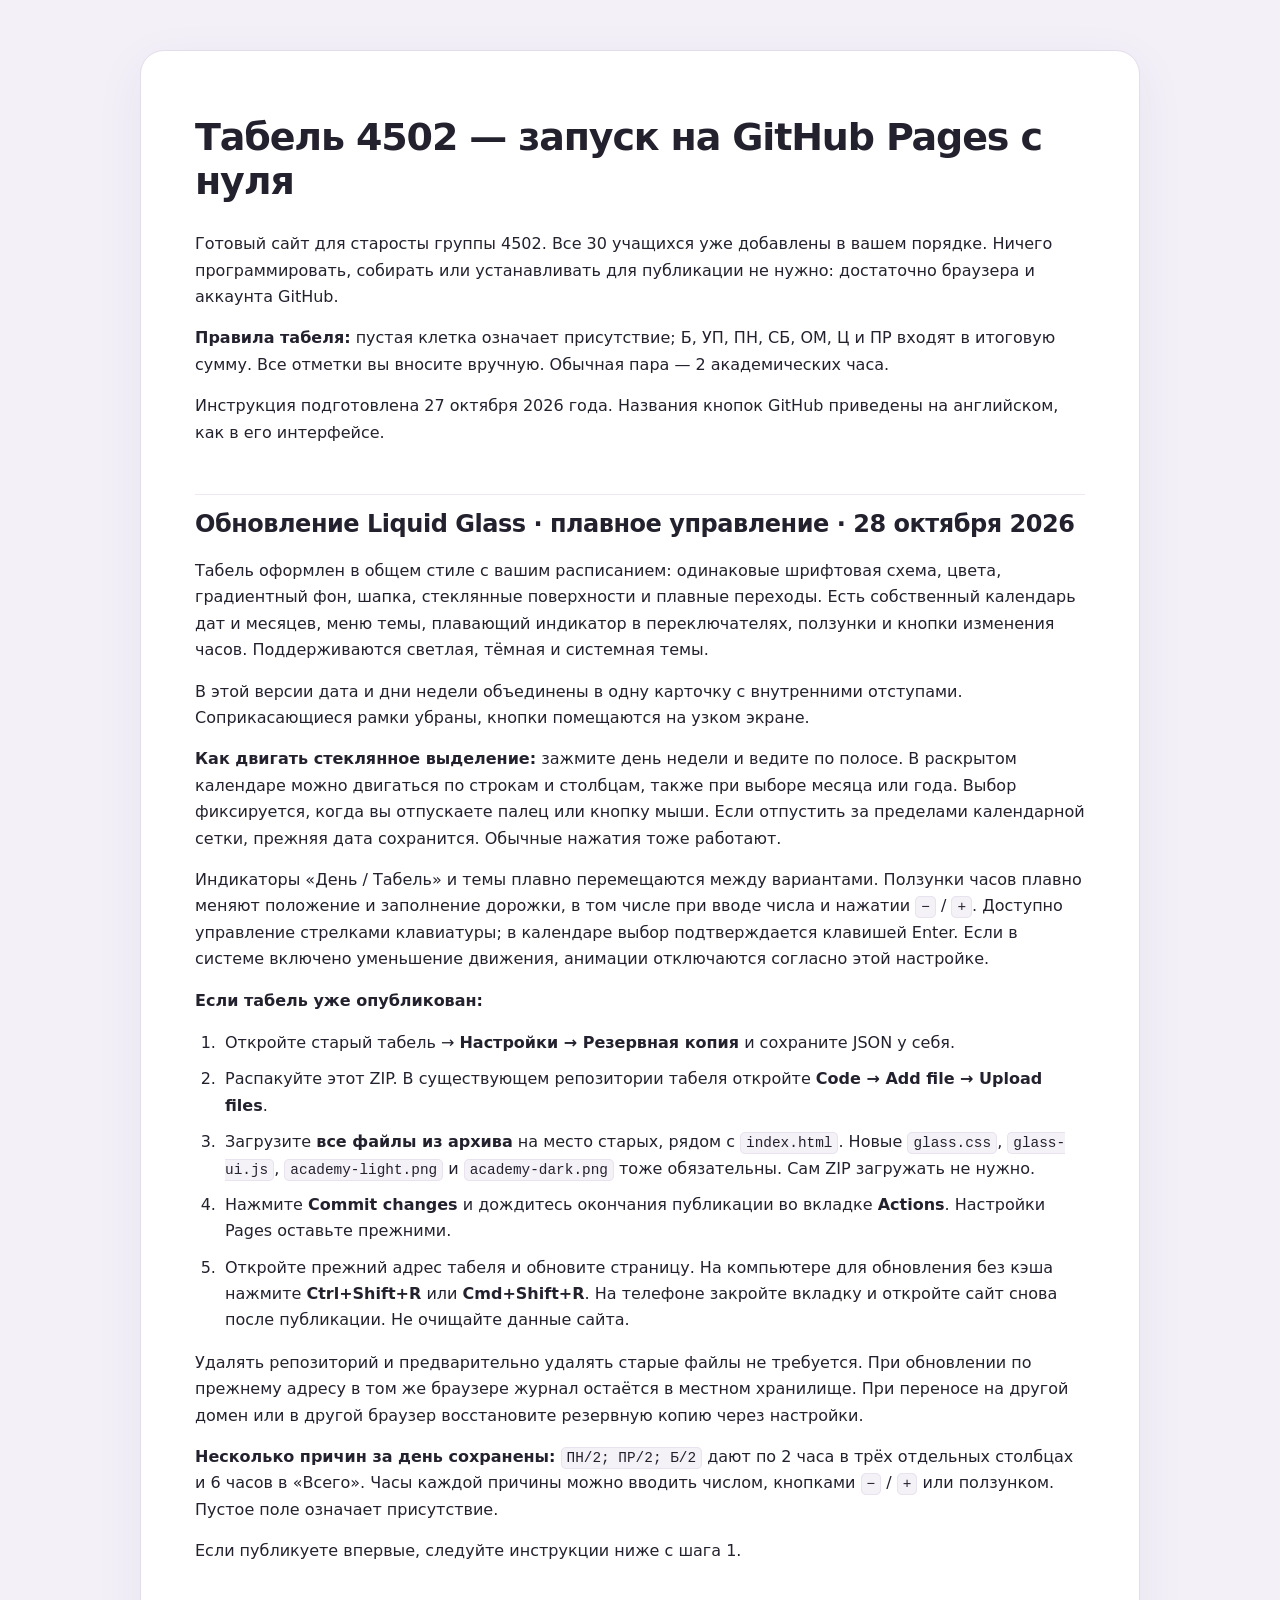
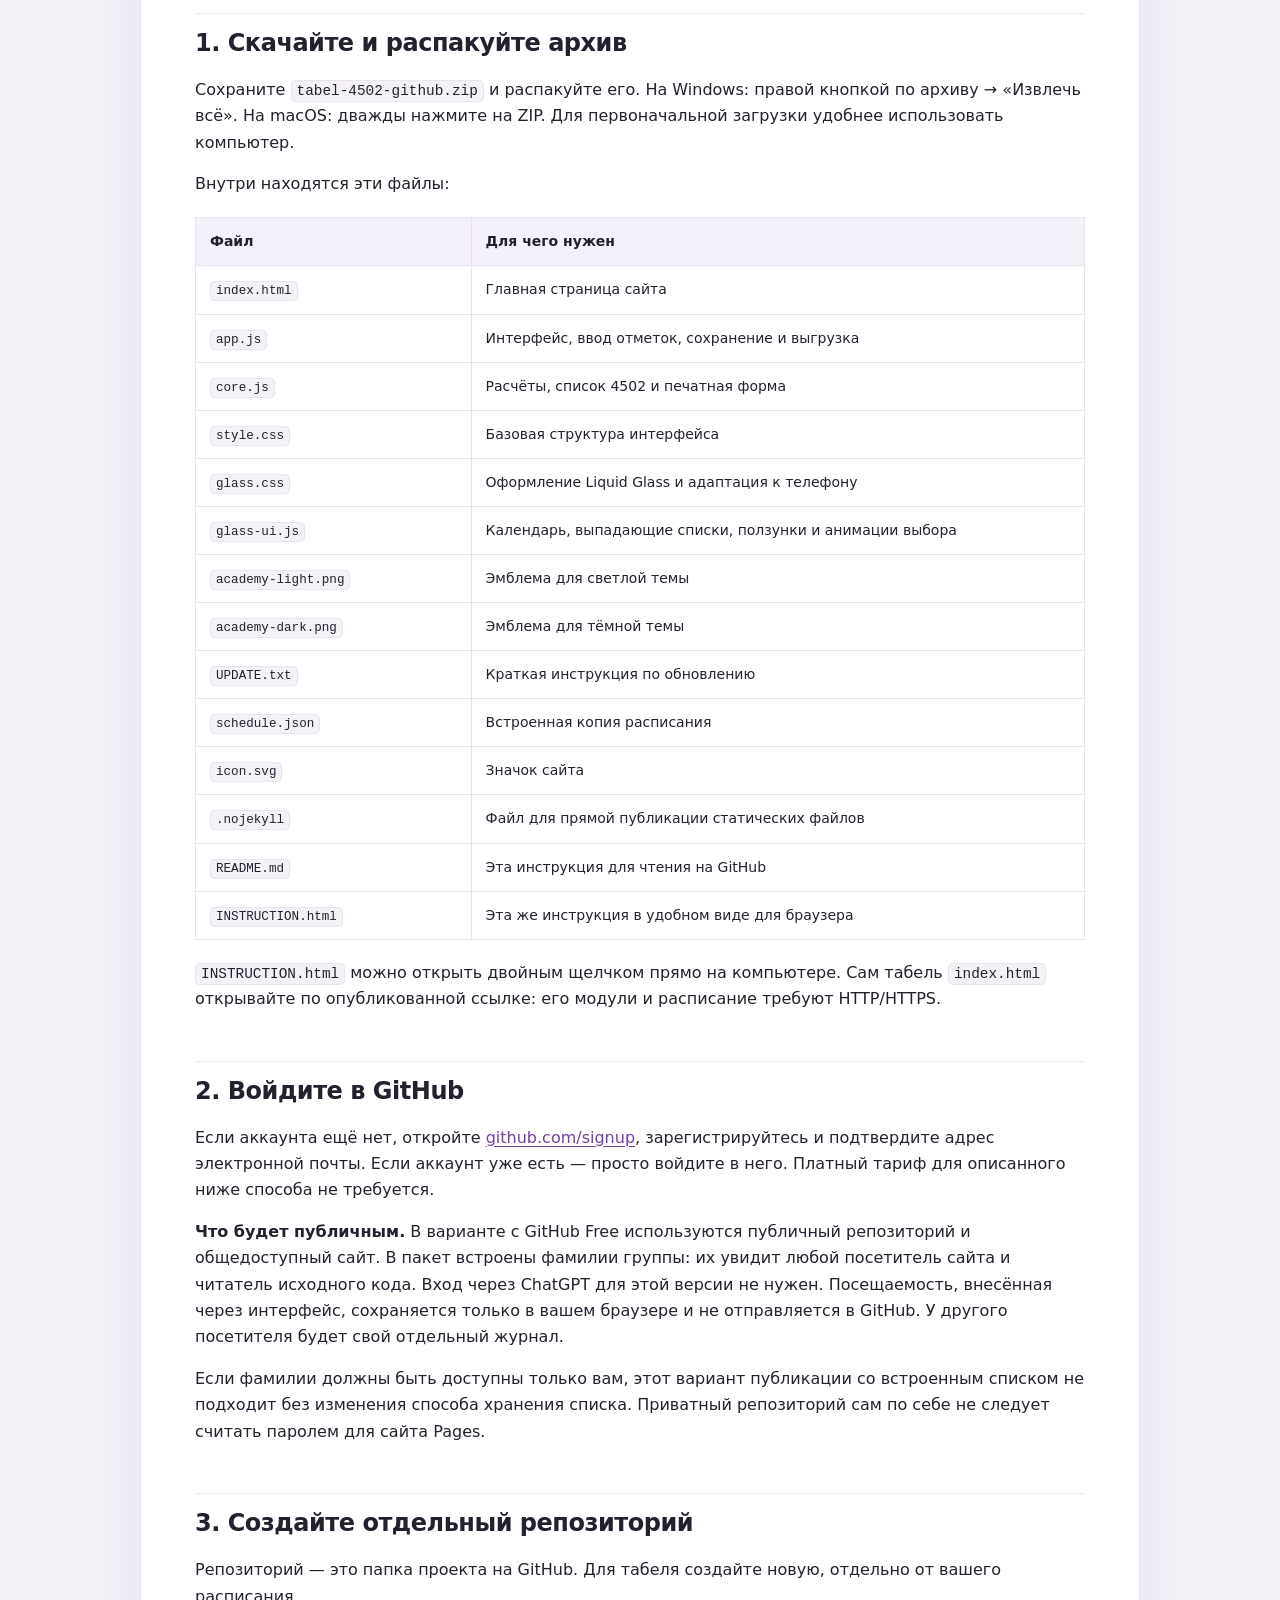
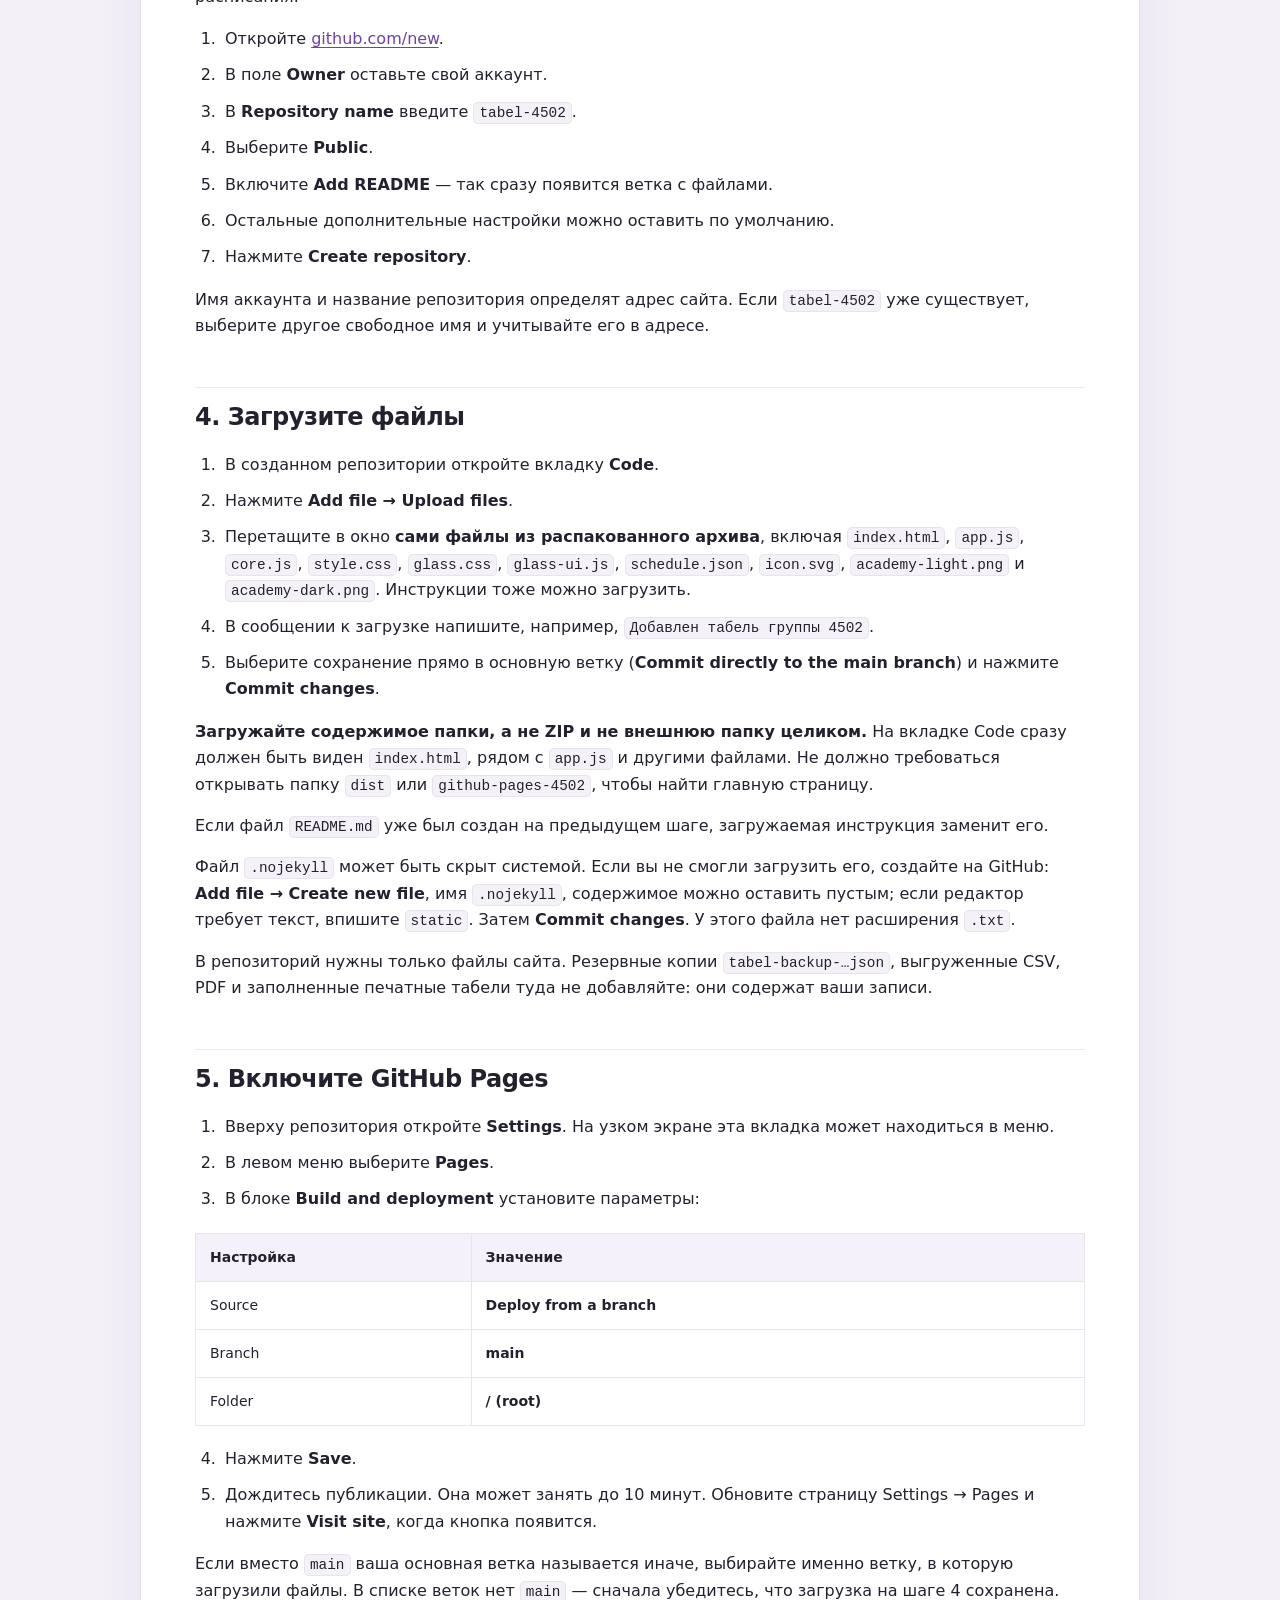
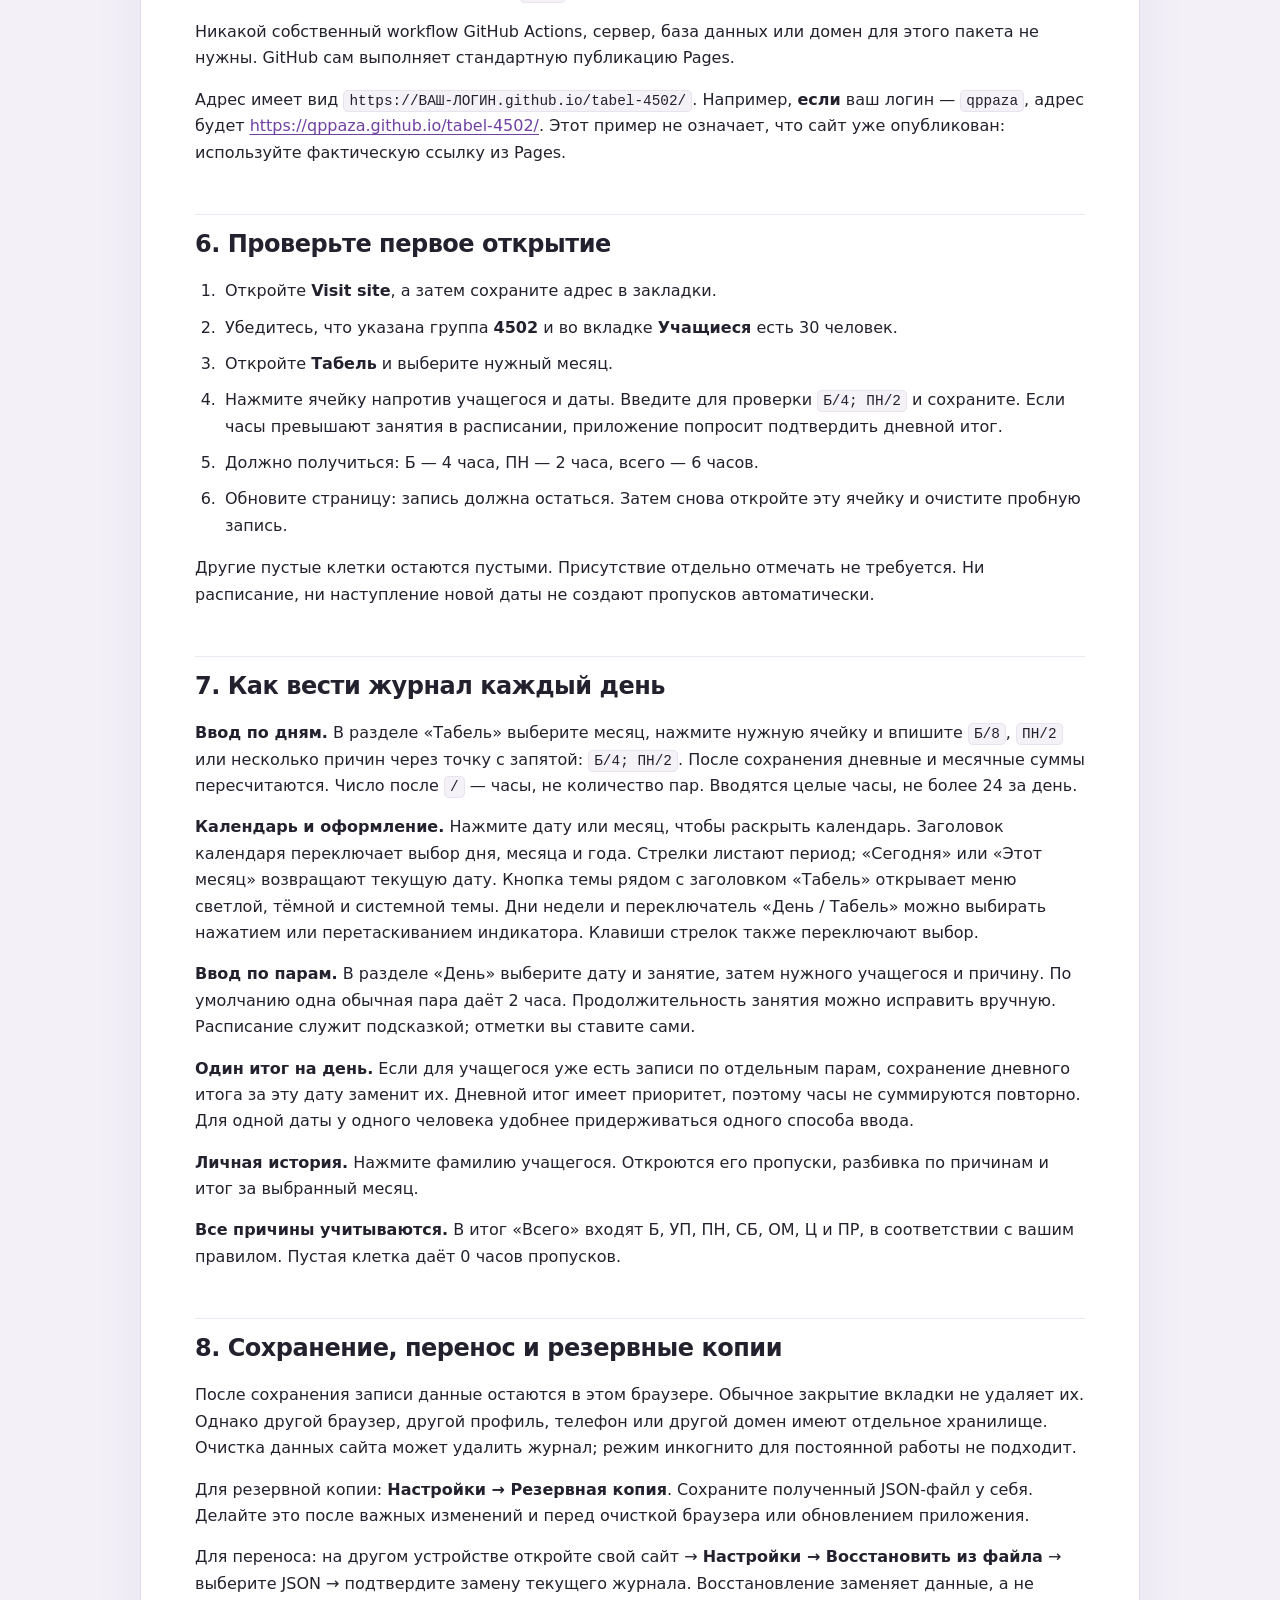
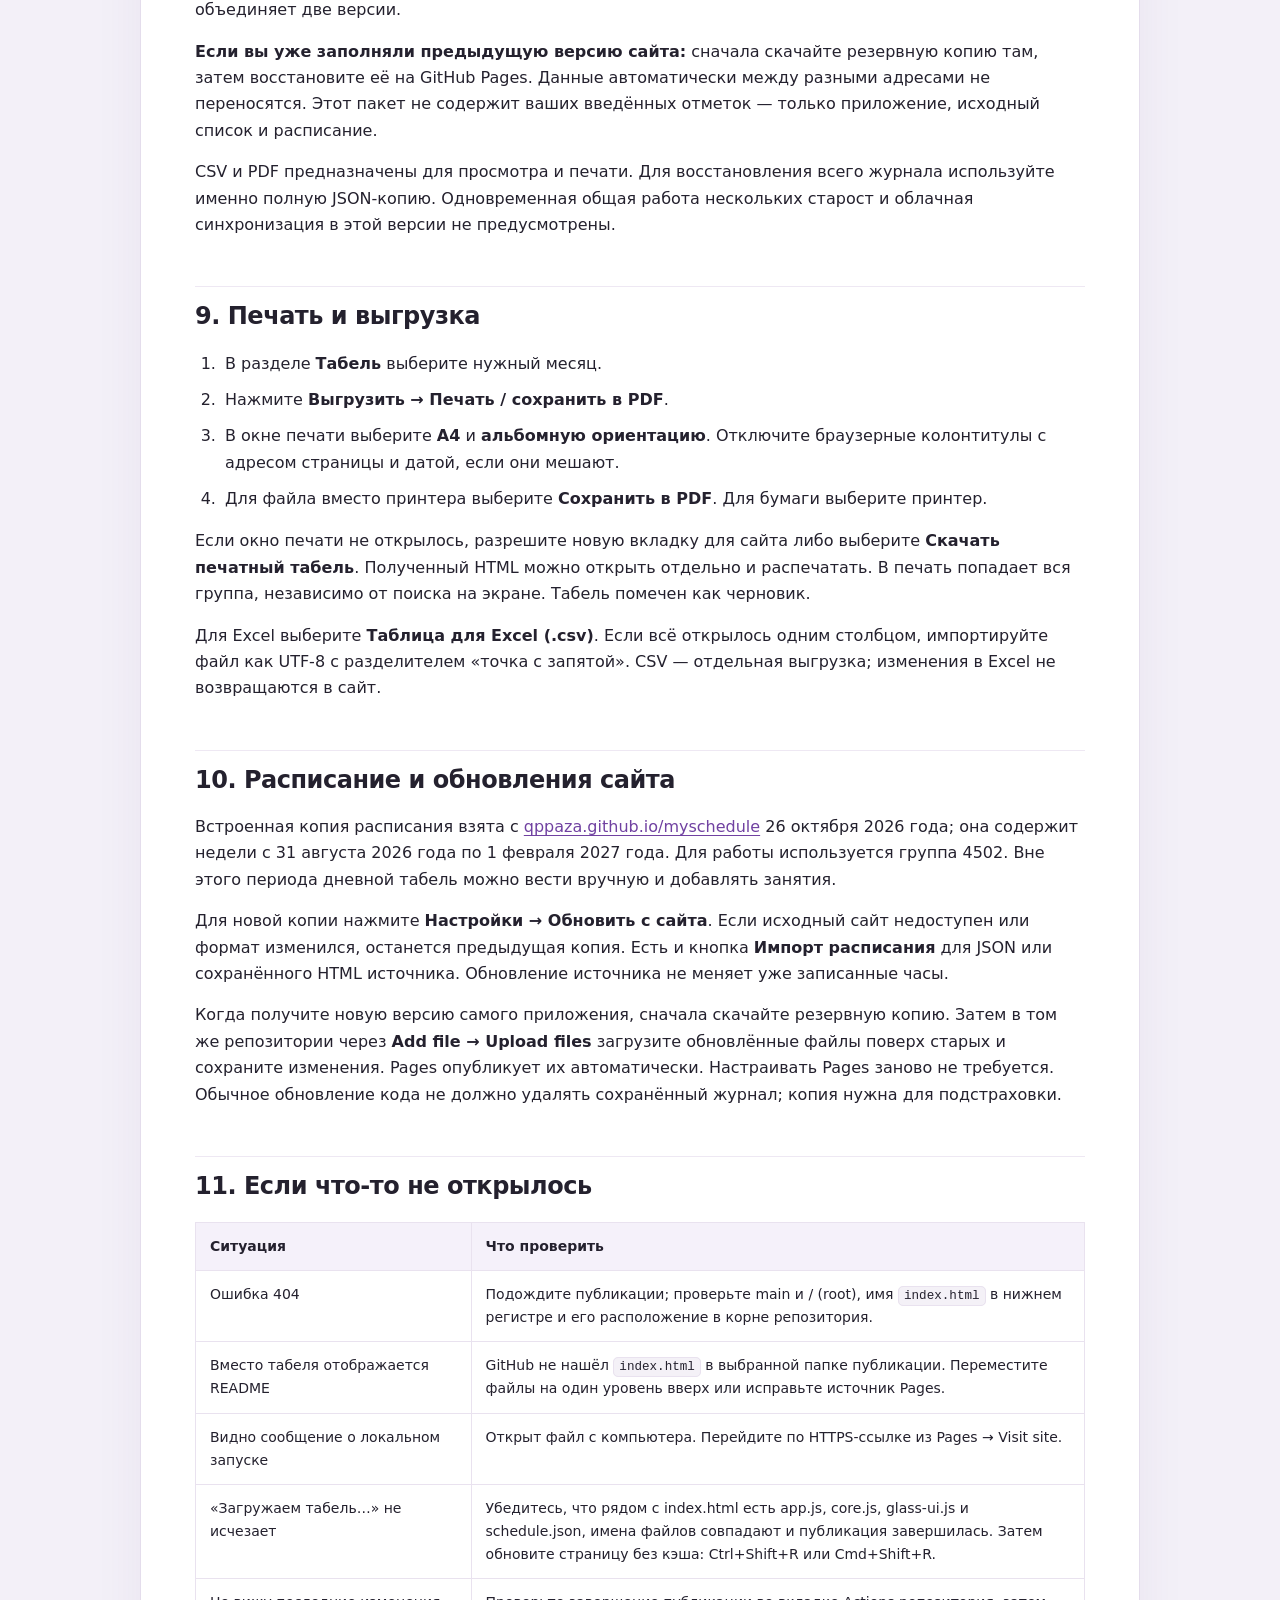
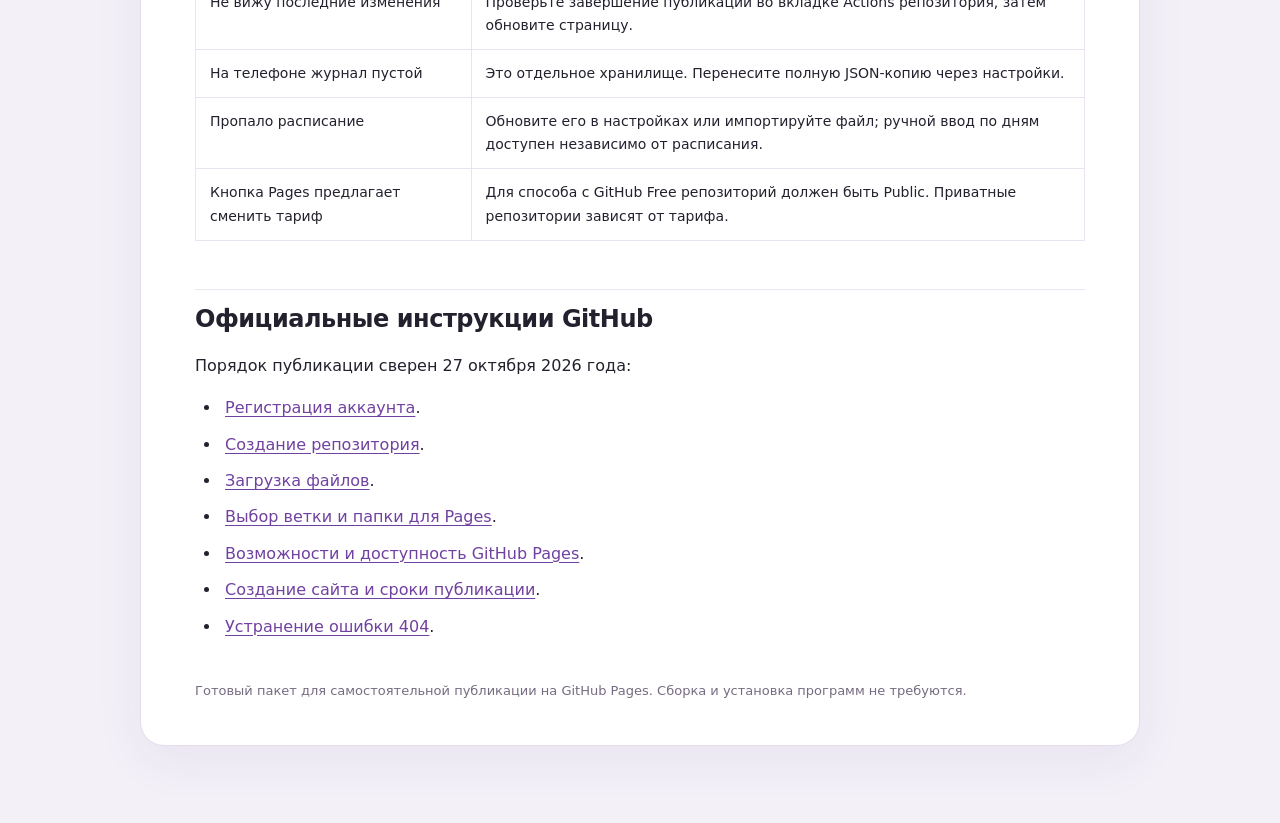
==== commit 242b85e7: "Add files via upload" ====
--- a/INSTRUCTION.html
+++ b/INSTRUCTION.html
@@ -1 +1 @@
-<!doctype html><html lang="ru"><head><meta charset="utf-8"><meta name="viewport" content="width=device-width,initial-scale=1"><title>Табель 4502 — инструкция для GitHub Pages</title><style>*{box-sizing:border-box}html{scroll-behavior:smooth}body{margin:0;background:#f3f0f8;color:#24212e;font:16px/1.65 system-ui,-apple-system,BlinkMacSystemFont,"Segoe UI",sans-serif}main{max-width:1000px;margin:50px auto;padding:44px 54px;background:#fff;border:1px solid #e4ddec;border-radius:24px;box-shadow:0 14px 50px #4b2c7210}.badge{display:inline-block;color:#71459c;background:#f1e9fa;padding:5px 13px;border-radius:20px;font-size:13px;font-weight:700;letter-spacing:.03em}h1{font-size:38px;line-height:1.16;letter-spacing:-.03em;margin:20px 0 28px}h2{font-size:24px;line-height:1.3;letter-spacing:-.02em;margin:48px 0 18px;padding-top:14px;border-top:1px solid #eee8f3;scroll-margin-top:20px}p{margin:15px 0}a{color:#7041a1;text-underline-offset:3px}strong{font-weight:650}code{font:0.9em ui-monospace,SFMono-Regular,Consolas,monospace;background:#f4f1f7;border:1px solid #e9e2ef;border-radius:5px;padding:2px 5px;overflow-wrap:anywhere}li{padding-left:4px;margin:10px 0}ol,ul{padding-left:26px}.table-wrap{overflow-x:auto;margin:20px 0}table{width:100%;border-collapse:collapse;font-size:14px}th,td{text-align:left;vertical-align:top;padding:12px 14px;border:1px solid #e9e2ef}th{background:#f5f1fa;font-weight:650}th:first-child,td:first-child{width:31%}details{background:#f7f4fb;border:1px solid #e9e1f1;border-radius:13px;padding:14px 18px;margin:24px 0}summary{cursor:pointer;font-weight:650}nav{display:grid;grid-template-columns:1fr 1fr;gap:8px 20px;font-size:14px;margin:12px 0}footer{font-size:13px;color:#766b81;margin-top:40px}.print{float:right;padding:7px 14px;border-radius:9px;border:1px solid #dcd1e8;background:white;color:#634081;cursor:pointer}p,li,a{overflow-wrap:break-word}@media(max-width:650px){main{margin:12px;padding:26px 22px;border-radius:17px}h1{font-size:29px}h2{font-size:22px}body{font-size:15px}nav{grid-template-columns:1fr}.print{float:none;margin-bottom:16px;display:block}}@media print{body{background:white;font-size:10pt}main{border:0;box-shadow:none;margin:0;padding:0;max-width:none}h1{font-size:24pt}h2{font-size:16pt;break-after:avoid}.print,details{display:none}tr{break-inside:avoid}a{color:#222}table{font-size:9pt}@page{size:A4;margin:16mm}}</style></head><body><main><h1>Табель 4502 — запуск на GitHub Pages с нуля</h1><p>Готовый сайт для старосты группы 4502. Все 30 учащихся уже добавлены в вашем порядке. Ничего программировать, собирать или устанавливать для публикации не нужно: достаточно браузера и аккаунта GitHub.</p><p><strong>Правила табеля:</strong> пустая клетка означает присутствие; Б, УП, ПН, СБ, ОМ, Ц и ПР входят в итоговую сумму. Все отметки вы вносите вручную. Обычная пара — 2 академических часа.</p><p>Инструкция подготовлена 27 октября 2026 года. Названия кнопок GitHub приведены на английском, как в его интерфейсе.</p><h2>Обновление Liquid Glass · 28 октября 2026</h2><p>Табель оформлен в общем стиле с вашим расписанием: одинаковые шрифтовая схема, цвета, градиентный фон, шапка, стеклянные поверхности и плавные переходы. Есть собственный календарь дат и месяцев, меню темы, плавающий индикатор в переключателях, ползунки и кнопки изменения часов. Поддерживаются светлая, тёмная и системная темы.</p><p><strong>Если табель уже опубликован:</strong></p><ol start="1"><li>Откройте старый табель → <strong>Настройки → Резервная копия</strong> и сохраните JSON у себя.</li><li>Распакуйте этот ZIP. В существующем репозитории табеля откройте <strong>Code → Add file → Upload files</strong>.</li><li>Загрузите <strong>все файлы из архива</strong> на место старых, рядом с <code>index.html</code>. Новые <code>glass.css</code>, <code>glass-ui.js</code>, <code>academy-light.png</code> и <code>academy-dark.png</code> тоже обязательны. Сам ZIP загружать не нужно.</li><li>Нажмите <strong>Commit changes</strong> и дождитесь окончания публикации во вкладке <strong>Actions</strong>. Настройки Pages оставьте прежними.</li><li>Откройте прежний адрес табеля и обновите страницу. На компьютере для обновления без кэша нажмите <strong>Ctrl+Shift+R</strong> или <strong>Cmd+Shift+R</strong>. На телефоне закройте вкладку и откройте сайт снова после публикации. Не очищайте данные сайта.</li></ol><p>Удалять репозиторий и предварительно удалять старые файлы не требуется. При обновлении по прежнему адресу в том же браузере журнал остаётся в местном хранилище. При переносе на другой домен или в другой браузер восстановите резервную копию через настройки.</p><p><strong>Несколько причин за день сохранены:</strong> <code>ПН/2; ПР/2; Б/2</code> дают по 2 часа в трёх отдельных столбцах и 6 часов в «Всего». Часы каждой причины можно вводить числом, кнопками <code>−</code> / <code>+</code> или ползунком. Пустое поле означает присутствие.</p><p>Если публикуете впервые, следуйте инструкции ниже с шага 1.</p><h2 id="step-1">1. Скачайте и распакуйте архив</h2><p>Сохраните <code>tabel-4502-github.zip</code> и распакуйте его. На Windows: правой кнопкой по архиву → «Извлечь всё». На macOS: дважды нажмите на ZIP. Для первоначальной загрузки удобнее использовать компьютер.</p><p>Внутри находятся эти файлы:</p><div class="table-wrap"><table><thead><tr><th>Файл</th><th>Для чего нужен</th></tr></thead><tbody><tr><td><code>index.html</code></td><td>Главная страница сайта</td></tr><tr><td><code>app.js</code></td><td>Интерфейс, ввод отметок, сохранение и выгрузка</td></tr><tr><td><code>core.js</code></td><td>Расчёты, список 4502 и печатная форма</td></tr><tr><td><code>style.css</code></td><td>Базовая структура интерфейса</td></tr><tr><td><code>glass.css</code></td><td>Оформление Liquid Glass и адаптация к телефону</td></tr><tr><td><code>glass-ui.js</code></td><td>Календарь, выпадающие списки, ползунки и анимации выбора</td></tr><tr><td><code>academy-light.png</code></td><td>Эмблема для светлой темы</td></tr><tr><td><code>academy-dark.png</code></td><td>Эмблема для тёмной темы</td></tr><tr><td><code>UPDATE.txt</code></td><td>Краткая инструкция по обновлению</td></tr><tr><td><code>schedule.json</code></td><td>Встроенная копия расписания</td></tr><tr><td><code>icon.svg</code></td><td>Значок сайта</td></tr><tr><td><code>.nojekyll</code></td><td>Файл для прямой публикации статических файлов</td></tr><tr><td><code>README.md</code></td><td>Эта инструкция для чтения на GitHub</td></tr><tr><td><code>INSTRUCTION.html</code></td><td>Эта же инструкция в удобном виде для браузера</td></tr></tbody></table></div><p><code>INSTRUCTION.html</code> можно открыть двойным щелчком прямо на компьютере. Сам табель <code>index.html</code> открывайте по опубликованной ссылке: его модули и расписание требуют HTTP/HTTPS.</p><h2 id="step-2">2. Войдите в GitHub</h2><p>Если аккаунта ещё нет, откройте <a href="https://github.com/signup">github.com/signup</a>, зарегистрируйтесь и подтвердите адрес электронной почты. Если аккаунт уже есть — просто войдите в него. Платный тариф для описанного ниже способа не требуется.</p><p><strong>Что будет публичным.</strong> В варианте с GitHub Free используются публичный репозиторий и общедоступный сайт. В пакет встроены фамилии группы: их увидит любой посетитель сайта и читатель исходного кода. Вход через ChatGPT для этой версии не нужен. Посещаемость, внесённая через интерфейс, сохраняется только в вашем браузере и не отправляется в GitHub. У другого посетителя будет свой отдельный журнал.</p><p>Если фамилии должны быть доступны только вам, этот вариант публикации со встроенным списком не подходит без изменения способа хранения списка. Приватный репозиторий сам по себе не следует считать паролем для сайта Pages.</p><h2 id="step-3">3. Создайте отдельный репозиторий</h2><p>Репозиторий — это папка проекта на GitHub. Для табеля создайте новую, отдельно от вашего расписания.</p><ol start="1"><li>Откройте <a href="https://github.com/new">github.com/new</a>.</li><li>В поле <strong>Owner</strong> оставьте свой аккаунт.</li><li>В <strong>Repository name</strong> введите <code>tabel-4502</code>.</li><li>Выберите <strong>Public</strong>.</li><li>Включите <strong>Add README</strong> — так сразу появится ветка с файлами.</li><li>Остальные дополнительные настройки можно оставить по умолчанию.</li><li>Нажмите <strong>Create repository</strong>.</li></ol><p>Имя аккаунта и название репозитория определят адрес сайта. Если <code>tabel-4502</code> уже существует, выберите другое свободное имя и учитывайте его в адресе.</p><h2 id="step-4">4. Загрузите файлы</h2><ol start="1"><li>В созданном репозитории откройте вкладку <strong>Code</strong>.</li><li>Нажмите <strong>Add file → Upload files</strong>.</li><li>Перетащите в окно <strong>сами файлы из распакованного архива</strong>, включая <code>index.html</code>, <code>app.js</code>, <code>core.js</code>, <code>style.css</code>, <code>glass.css</code>, <code>glass-ui.js</code>, <code>schedule.json</code>, <code>icon.svg</code>, <code>academy-light.png</code> и <code>academy-dark.png</code>. Инструкции тоже можно загрузить.</li><li>В сообщении к загрузке напишите, например, <code>Добавлен табель группы 4502</code>.</li><li>Выберите сохранение прямо в основную ветку (<strong>Commit directly to the main branch</strong>) и нажмите <strong>Commit changes</strong>.</li></ol><p><strong>Загружайте содержимое папки, а не ZIP и не внешнюю папку целиком.</strong> На вкладке Code сразу должен быть виден <code>index.html</code>, рядом с <code>app.js</code> и другими файлами. Не должно требоваться открывать папку <code>dist</code> или <code>github-pages-4502</code>, чтобы найти главную страницу.</p><p>Если файл <code>README.md</code> уже был создан на предыдущем шаге, загружаемая инструкция заменит его.</p><p>Файл <code>.nojekyll</code> может быть скрыт системой. Если вы не смогли загрузить его, создайте на GitHub: <strong>Add file → Create new file</strong>, имя <code>.nojekyll</code>, содержимое можно оставить пустым; если редактор требует текст, впишите <code>static</code>. Затем <strong>Commit changes</strong>. У этого файла нет расширения <code>.txt</code>.</p><p>В репозиторий нужны только файлы сайта. Резервные копии <code>tabel-backup-…json</code>, выгруженные CSV, PDF и заполненные печатные табели туда не добавляйте: они содержат ваши записи.</p><h2 id="step-5">5. Включите GitHub Pages</h2><ol start="1"><li>Вверху репозитория откройте <strong>Settings</strong>. На узком экране эта вкладка может находиться в меню.</li><li>В левом меню выберите <strong>Pages</strong>.</li><li>В блоке <strong>Build and deployment</strong> установите параметры:</li></ol><div class="table-wrap"><table><thead><tr><th>Настройка</th><th>Значение</th></tr></thead><tbody><tr><td>Source</td><td><strong>Deploy from a branch</strong></td></tr><tr><td>Branch</td><td><strong>main</strong></td></tr><tr><td>Folder</td><td><strong>/ (root)</strong></td></tr></tbody></table></div><ol start="4"><li>Нажмите <strong>Save</strong>.</li><li>Дождитесь публикации. Она может занять до 10 минут. Обновите страницу Settings → Pages и нажмите <strong>Visit site</strong>, когда кнопка появится.</li></ol><p>Если вместо <code>main</code> ваша основная ветка называется иначе, выбирайте именно ветку, в которую загрузили файлы. В списке веток нет <code>main</code> — сначала убедитесь, что загрузка на шаге 4 сохранена.</p><p>Никакой собственный workflow GitHub Actions, сервер, база данных или домен для этого пакета не нужны. GitHub сам выполняет стандартную публикацию Pages.</p><p>Адрес имеет вид <code>https://ВАШ-ЛОГИН.github.io/tabel-4502/</code>. Например, <strong>если</strong> ваш логин — <code>qppaza</code>, адрес будет <a href="https://qppaza.github.io/tabel-4502/">https://qppaza.github.io/tabel-4502/</a>. Этот пример не означает, что сайт уже опубликован: используйте фактическую ссылку из Pages.</p><h2 id="step-6">6. Проверьте первое открытие</h2><ol start="1"><li>Откройте <strong>Visit site</strong>, а затем сохраните адрес в закладки.</li><li>Убедитесь, что указана группа <strong>4502</strong> и во вкладке <strong>Учащиеся</strong> есть 30 человек.</li><li>Откройте <strong>Табель</strong> и выберите нужный месяц.</li><li>Нажмите ячейку напротив учащегося и даты. Введите для проверки <code>Б/4; ПН/2</code> и сохраните. Если часы превышают занятия в расписании, приложение попросит подтвердить дневной итог.</li><li>Должно получиться: Б — 4 часа, ПН — 2 часа, всего — 6 часов.</li><li>Обновите страницу: запись должна остаться. Затем снова откройте эту ячейку и очистите пробную запись.</li></ol><p>Другие пустые клетки остаются пустыми. Присутствие отдельно отмечать не требуется. Ни расписание, ни наступление новой даты не создают пропусков автоматически.</p><h2 id="step-7">7. Как вести журнал каждый день</h2><p><strong>Ввод по дням.</strong> В разделе «Табель» выберите месяц, нажмите нужную ячейку и впишите <code>Б/8</code>, <code>ПН/2</code> или несколько причин через точку с запятой: <code>Б/4; ПН/2</code>. После сохранения дневные и месячные суммы пересчитаются. Число после <code>/</code> — часы, не количество пар. Вводятся целые часы, не более 24 за день.</p><p><strong>Календарь и оформление.</strong> Нажмите дату или месяц, чтобы раскрыть календарь. Заголовок календаря переключает выбор дня, месяца и года. Стрелки листают период; «Сегодня» или «Этот месяц» возвращают текущую дату. Кнопка темы рядом с заголовком «Табель» открывает меню светлой, тёмной и системной темы. Дни недели и переключатель «День / Табель» можно выбирать нажатием или перетаскиванием индикатора. Клавиши стрелок также переключают выбор.</p><p><strong>Ввод по парам.</strong> В разделе «День» выберите дату и занятие, затем нужного учащегося и причину. По умолчанию одна обычная пара даёт 2 часа. Продолжительность занятия можно исправить вручную. Расписание служит подсказкой; отметки вы ставите сами.</p><p><strong>Один итог на день.</strong> Если для учащегося уже есть записи по отдельным парам, сохранение дневного итога за эту дату заменит их. Дневной итог имеет приоритет, поэтому часы не суммируются повторно. Для одной даты у одного человека удобнее придерживаться одного способа ввода.</p><p><strong>Личная история.</strong> Нажмите фамилию учащегося. Откроются его пропуски, разбивка по причинам и итог за выбранный месяц.</p><p><strong>Все причины учитываются.</strong> В итог «Всего» входят Б, УП, ПН, СБ, ОМ, Ц и ПР, в соответствии с вашим правилом. Пустая клетка даёт 0 часов пропусков.</p><h2 id="step-8">8. Сохранение, перенос и резервные копии</h2><p>После сохранения записи данные остаются в этом браузере. Обычное закрытие вкладки не удаляет их. Однако другой браузер, другой профиль, телефон или другой домен имеют отдельное хранилище. Очистка данных сайта может удалить журнал; режим инкогнито для постоянной работы не подходит.</p><p>Для резервной копии: <strong>Настройки → Резервная копия</strong>. Сохраните полученный JSON-файл у себя. Делайте это после важных изменений и перед очисткой браузера или обновлением приложения.</p><p>Для переноса: на другом устройстве откройте свой сайт → <strong>Настройки → Восстановить из файла</strong> → выберите JSON → подтвердите замену текущего журнала. Восстановление заменяет данные, а не объединяет две версии.</p><p><strong>Если вы уже заполняли предыдущую версию сайта:</strong> сначала скачайте резервную копию там, затем восстановите её на GitHub Pages. Данные автоматически между разными адресами не переносятся. Этот пакет не содержит ваших введённых отметок — только приложение, исходный список и расписание.</p><p>CSV и PDF предназначены для просмотра и печати. Для восстановления всего журнала используйте именно полную JSON-копию. Одновременная общая работа нескольких старост и облачная синхронизация в этой версии не предусмотрены.</p><h2 id="step-9">9. Печать и выгрузка</h2><ol start="1"><li>В разделе <strong>Табель</strong> выберите нужный месяц.</li><li>Нажмите <strong>Выгрузить → Печать / сохранить в PDF</strong>.</li><li>В окне печати выберите <strong>А4</strong> и <strong>альбомную ориентацию</strong>. Отключите браузерные колонтитулы с адресом страницы и датой, если они мешают.</li><li>Для файла вместо принтера выберите <strong>Сохранить в PDF</strong>. Для бумаги выберите принтер.</li></ol><p>Если окно печати не открылось, разрешите новую вкладку для сайта либо выберите <strong>Скачать печатный табель</strong>. Полученный HTML можно открыть отдельно и распечатать. В печать попадает вся группа, независимо от поиска на экране. Табель помечен как черновик.</p><p>Для Excel выберите <strong>Таблица для Excel (.csv)</strong>. Если всё открылось одним столбцом, импортируйте файл как UTF-8 с разделителем «точка с запятой». CSV — отдельная выгрузка; изменения в Excel не возвращаются в сайт.</p><h2 id="step-10">10. Расписание и обновления сайта</h2><p>Встроенная копия расписания взята с <a href="https://qppaza.github.io/myschedule/">qppaza.github.io/myschedule</a> 26 октября 2026 года; она содержит недели с 31 августа 2026 года по 1 февраля 2027 года. Для работы используется группа 4502. Вне этого периода дневной табель можно вести вручную и добавлять занятия.</p><p>Для новой копии нажмите <strong>Настройки → Обновить с сайта</strong>. Если исходный сайт недоступен или формат изменился, останется предыдущая копия. Есть и кнопка <strong>Импорт расписания</strong> для JSON или сохранённого HTML источника. Обновление источника не меняет уже записанные часы.</p><p>Когда получите новую версию самого приложения, сначала скачайте резервную копию. Затем в том же репозитории через <strong>Add file → Upload files</strong> загрузите обновлённые файлы поверх старых и сохраните изменения. Pages опубликует их автоматически. Настраивать Pages заново не требуется. Обычное обновление кода не должно удалять сохранённый журнал; копия нужна для подстраховки.</p><h2 id="step-11">11. Если что-то не открылось</h2><div class="table-wrap"><table><thead><tr><th>Ситуация</th><th>Что проверить</th></tr></thead><tbody><tr><td>Ошибка 404</td><td>Подождите публикации; проверьте main и / (root), имя <code>index.html</code> в нижнем регистре и его расположение в корне репозитория.</td></tr><tr><td>Вместо табеля отображается README</td><td>GitHub не нашёл <code>index.html</code> в выбранной папке публикации. Переместите файлы на один уровень вверх или исправьте источник Pages.</td></tr><tr><td>Видно сообщение о локальном запуске</td><td>Открыт файл с компьютера. Перейдите по HTTPS-ссылке из Pages → Visit site.</td></tr><tr><td>«Загружаем табель…» не исчезает</td><td>Убедитесь, что рядом с index.html есть app.js, core.js, glass-ui.js и schedule.json, имена файлов совпадают и публикация завершилась. Затем обновите страницу без кэша: Ctrl+Shift+R или Cmd+Shift+R.</td></tr><tr><td>Не вижу последние изменения</td><td>Проверьте завершение публикации во вкладке Actions репозитория, затем обновите страницу.</td></tr><tr><td>На телефоне журнал пустой</td><td>Это отдельное хранилище. Перенесите полную JSON-копию через настройки.</td></tr><tr><td>Пропало расписание</td><td>Обновите его в настройках или импортируйте файл; ручной ввод по дням доступен независимо от расписания.</td></tr><tr><td>Кнопка Pages предлагает сменить тариф</td><td>Для способа с GitHub Free репозиторий должен быть Public. Приватные репозитории зависят от тарифа.</td></tr></tbody></table></div><h2>Официальные инструкции GitHub</h2><p>Порядок публикации сверен 27 октября 2026 года:</p><ul><li><a href="https://docs.github.com/en/account-and-profile/how-tos/account-management/creating-an-account-on-github">Регистрация аккаунта</a>.</li><li><a href="https://docs.github.com/en/repositories/creating-and-managing-repositories/creating-a-new-repository">Создание репозитория</a>.</li><li><a href="https://docs.github.com/en/repositories/working-with-files/managing-files/adding-a-file-to-a-repository">Загрузка файлов</a>.</li><li><a href="https://docs.github.com/en/pages/getting-started-with-github-pages/configuring-a-publishing-source-for-your-github-pages-site">Выбор ветки и папки для Pages</a>.</li><li><a href="https://docs.github.com/en/pages/getting-started-with-github-pages/what-is-github-pages">Возможности и доступность GitHub Pages</a>.</li><li><a href="https://docs.github.com/en/pages/getting-started-with-github-pages/creating-a-github-pages-site">Создание сайта и сроки публикации</a>.</li><li><a href="https://docs.github.com/en/pages/getting-started-with-github-pages/troubleshooting-404-errors-for-github-pages-sites">Устранение ошибки 404</a>.</li></ul><footer>Готовый пакет для самостоятельной публикации на GitHub Pages. Сборка и установка программ не требуются.</footer></main></body></html>+<!doctype html><html lang="ru"><head><meta charset="utf-8"><meta name="viewport" content="width=device-width,initial-scale=1"><title>Табель 4502 — инструкция для GitHub Pages</title><style>*{box-sizing:border-box}html{scroll-behavior:smooth}body{margin:0;background:#f3f0f8;color:#24212e;font:16px/1.65 system-ui,-apple-system,BlinkMacSystemFont,"Segoe UI",sans-serif}main{max-width:1000px;margin:50px auto;padding:44px 54px;background:#fff;border:1px solid #e4ddec;border-radius:24px;box-shadow:0 14px 50px #4b2c7210}.badge{display:inline-block;color:#71459c;background:#f1e9fa;padding:5px 13px;border-radius:20px;font-size:13px;font-weight:700;letter-spacing:.03em}h1{font-size:38px;line-height:1.16;letter-spacing:-.03em;margin:20px 0 28px}h2{font-size:24px;line-height:1.3;letter-spacing:-.02em;margin:48px 0 18px;padding-top:14px;border-top:1px solid #eee8f3;scroll-margin-top:20px}p{margin:15px 0}a{color:#7041a1;text-underline-offset:3px}strong{font-weight:650}code{font:0.9em ui-monospace,SFMono-Regular,Consolas,monospace;background:#f4f1f7;border:1px solid #e9e2ef;border-radius:5px;padding:2px 5px;overflow-wrap:anywhere}li{padding-left:4px;margin:10px 0}ol,ul{padding-left:26px}.table-wrap{overflow-x:auto;margin:20px 0}table{width:100%;border-collapse:collapse;font-size:14px}th,td{text-align:left;vertical-align:top;padding:12px 14px;border:1px solid #e9e2ef}th{background:#f5f1fa;font-weight:650}th:first-child,td:first-child{width:31%}details{background:#f7f4fb;border:1px solid #e9e1f1;border-radius:13px;padding:14px 18px;margin:24px 0}summary{cursor:pointer;font-weight:650}nav{display:grid;grid-template-columns:1fr 1fr;gap:8px 20px;font-size:14px;margin:12px 0}footer{font-size:13px;color:#766b81;margin-top:40px}.print{float:right;padding:7px 14px;border-radius:9px;border:1px solid #dcd1e8;background:white;color:#634081;cursor:pointer}p,li,a{overflow-wrap:break-word}@media(max-width:650px){main{margin:12px;padding:26px 22px;border-radius:17px}h1{font-size:29px}h2{font-size:22px}body{font-size:15px}nav{grid-template-columns:1fr}.print{float:none;margin-bottom:16px;display:block}}@media print{body{background:white;font-size:10pt}main{border:0;box-shadow:none;margin:0;padding:0;max-width:none}h1{font-size:24pt}h2{font-size:16pt;break-after:avoid}.print,details{display:none}tr{break-inside:avoid}a{color:#222}table{font-size:9pt}@page{size:A4;margin:16mm}}</style></head><body><main><h1>Табель 4502 — запуск на GitHub Pages с нуля</h1><p>Готовый сайт для старосты группы 4502. Все 30 учащихся уже добавлены в вашем порядке. Ничего программировать, собирать или устанавливать для публикации не нужно: достаточно браузера и аккаунта GitHub.</p><p><strong>Правила табеля:</strong> пустая клетка означает присутствие; Б, УП, ПН, СБ, ОМ, Ц и ПР входят в итоговую сумму. Все отметки вы вносите вручную. Обычная пара — 2 академических часа.</p><p>Инструкция подготовлена 27 октября 2026 года. Названия кнопок GitHub приведены на английском, как в его интерфейсе.</p><h2>Обновление Liquid Glass · плавное управление · 28 октября 2026</h2><p>Табель оформлен в общем стиле с вашим расписанием: одинаковые шрифтовая схема, цвета, градиентный фон, шапка, стеклянные поверхности и плавные переходы. Есть собственный календарь дат и месяцев, меню темы, плавающий индикатор в переключателях, ползунки и кнопки изменения часов. Поддерживаются светлая, тёмная и системная темы.</p><p>В этой версии дата и дни недели объединены в одну карточку с внутренними отступами. Соприкасающиеся рамки убраны, кнопки помещаются на узком экране.</p><p><strong>Как двигать стеклянное выделение:</strong> зажмите день недели и ведите по полосе. В раскрытом календаре можно двигаться по строкам и столбцам, также при выборе месяца или года. Выбор фиксируется, когда вы отпускаете палец или кнопку мыши. Если отпустить за пределами календарной сетки, прежняя дата сохранится. Обычные нажатия тоже работают.</p><p>Индикаторы «День / Табель» и темы плавно перемещаются между вариантами. Ползунки часов плавно меняют положение и заполнение дорожки, в том числе при вводе числа и нажатии <code>−</code> / <code>+</code>. Доступно управление стрелками клавиатуры; в календаре выбор подтверждается клавишей Enter. Если в системе включено уменьшение движения, анимации отключаются согласно этой настройке.</p><p><strong>Если табель уже опубликован:</strong></p><ol start="1"><li>Откройте старый табель → <strong>Настройки → Резервная копия</strong> и сохраните JSON у себя.</li><li>Распакуйте этот ZIP. В существующем репозитории табеля откройте <strong>Code → Add file → Upload files</strong>.</li><li>Загрузите <strong>все файлы из архива</strong> на место старых, рядом с <code>index.html</code>. Новые <code>glass.css</code>, <code>glass-ui.js</code>, <code>academy-light.png</code> и <code>academy-dark.png</code> тоже обязательны. Сам ZIP загружать не нужно.</li><li>Нажмите <strong>Commit changes</strong> и дождитесь окончания публикации во вкладке <strong>Actions</strong>. Настройки Pages оставьте прежними.</li><li>Откройте прежний адрес табеля и обновите страницу. На компьютере для обновления без кэша нажмите <strong>Ctrl+Shift+R</strong> или <strong>Cmd+Shift+R</strong>. На телефоне закройте вкладку и откройте сайт снова после публикации. Не очищайте данные сайта.</li></ol><p>Удалять репозиторий и предварительно удалять старые файлы не требуется. При обновлении по прежнему адресу в том же браузере журнал остаётся в местном хранилище. При переносе на другой домен или в другой браузер восстановите резервную копию через настройки.</p><p><strong>Несколько причин за день сохранены:</strong> <code>ПН/2; ПР/2; Б/2</code> дают по 2 часа в трёх отдельных столбцах и 6 часов в «Всего». Часы каждой причины можно вводить числом, кнопками <code>−</code> / <code>+</code> или ползунком. Пустое поле означает присутствие.</p><p>Если публикуете впервые, следуйте инструкции ниже с шага 1.</p><h2 id="step-1">1. Скачайте и распакуйте архив</h2><p>Сохраните <code>tabel-4502-github.zip</code> и распакуйте его. На Windows: правой кнопкой по архиву → «Извлечь всё». На macOS: дважды нажмите на ZIP. Для первоначальной загрузки удобнее использовать компьютер.</p><p>Внутри находятся эти файлы:</p><div class="table-wrap"><table><thead><tr><th>Файл</th><th>Для чего нужен</th></tr></thead><tbody><tr><td><code>index.html</code></td><td>Главная страница сайта</td></tr><tr><td><code>app.js</code></td><td>Интерфейс, ввод отметок, сохранение и выгрузка</td></tr><tr><td><code>core.js</code></td><td>Расчёты, список 4502 и печатная форма</td></tr><tr><td><code>style.css</code></td><td>Базовая структура интерфейса</td></tr><tr><td><code>glass.css</code></td><td>Оформление Liquid Glass и адаптация к телефону</td></tr><tr><td><code>glass-ui.js</code></td><td>Календарь, выпадающие списки, ползунки и анимации выбора</td></tr><tr><td><code>academy-light.png</code></td><td>Эмблема для светлой темы</td></tr><tr><td><code>academy-dark.png</code></td><td>Эмблема для тёмной темы</td></tr><tr><td><code>UPDATE.txt</code></td><td>Краткая инструкция по обновлению</td></tr><tr><td><code>schedule.json</code></td><td>Встроенная копия расписания</td></tr><tr><td><code>icon.svg</code></td><td>Значок сайта</td></tr><tr><td><code>.nojekyll</code></td><td>Файл для прямой публикации статических файлов</td></tr><tr><td><code>README.md</code></td><td>Эта инструкция для чтения на GitHub</td></tr><tr><td><code>INSTRUCTION.html</code></td><td>Эта же инструкция в удобном виде для браузера</td></tr></tbody></table></div><p><code>INSTRUCTION.html</code> можно открыть двойным щелчком прямо на компьютере. Сам табель <code>index.html</code> открывайте по опубликованной ссылке: его модули и расписание требуют HTTP/HTTPS.</p><h2 id="step-2">2. Войдите в GitHub</h2><p>Если аккаунта ещё нет, откройте <a href="https://github.com/signup">github.com/signup</a>, зарегистрируйтесь и подтвердите адрес электронной почты. Если аккаунт уже есть — просто войдите в него. Платный тариф для описанного ниже способа не требуется.</p><p><strong>Что будет публичным.</strong> В варианте с GitHub Free используются публичный репозиторий и общедоступный сайт. В пакет встроены фамилии группы: их увидит любой посетитель сайта и читатель исходного кода. Вход через ChatGPT для этой версии не нужен. Посещаемость, внесённая через интерфейс, сохраняется только в вашем браузере и не отправляется в GitHub. У другого посетителя будет свой отдельный журнал.</p><p>Если фамилии должны быть доступны только вам, этот вариант публикации со встроенным списком не подходит без изменения способа хранения списка. Приватный репозиторий сам по себе не следует считать паролем для сайта Pages.</p><h2 id="step-3">3. Создайте отдельный репозиторий</h2><p>Репозиторий — это папка проекта на GitHub. Для табеля создайте новую, отдельно от вашего расписания.</p><ol start="1"><li>Откройте <a href="https://github.com/new">github.com/new</a>.</li><li>В поле <strong>Owner</strong> оставьте свой аккаунт.</li><li>В <strong>Repository name</strong> введите <code>tabel-4502</code>.</li><li>Выберите <strong>Public</strong>.</li><li>Включите <strong>Add README</strong> — так сразу появится ветка с файлами.</li><li>Остальные дополнительные настройки можно оставить по умолчанию.</li><li>Нажмите <strong>Create repository</strong>.</li></ol><p>Имя аккаунта и название репозитория определят адрес сайта. Если <code>tabel-4502</code> уже существует, выберите другое свободное имя и учитывайте его в адресе.</p><h2 id="step-4">4. Загрузите файлы</h2><ol start="1"><li>В созданном репозитории откройте вкладку <strong>Code</strong>.</li><li>Нажмите <strong>Add file → Upload files</strong>.</li><li>Перетащите в окно <strong>сами файлы из распакованного архива</strong>, включая <code>index.html</code>, <code>app.js</code>, <code>core.js</code>, <code>style.css</code>, <code>glass.css</code>, <code>glass-ui.js</code>, <code>schedule.json</code>, <code>icon.svg</code>, <code>academy-light.png</code> и <code>academy-dark.png</code>. Инструкции тоже можно загрузить.</li><li>В сообщении к загрузке напишите, например, <code>Добавлен табель группы 4502</code>.</li><li>Выберите сохранение прямо в основную ветку (<strong>Commit directly to the main branch</strong>) и нажмите <strong>Commit changes</strong>.</li></ol><p><strong>Загружайте содержимое папки, а не ZIP и не внешнюю папку целиком.</strong> На вкладке Code сразу должен быть виден <code>index.html</code>, рядом с <code>app.js</code> и другими файлами. Не должно требоваться открывать папку <code>dist</code> или <code>github-pages-4502</code>, чтобы найти главную страницу.</p><p>Если файл <code>README.md</code> уже был создан на предыдущем шаге, загружаемая инструкция заменит его.</p><p>Файл <code>.nojekyll</code> может быть скрыт системой. Если вы не смогли загрузить его, создайте на GitHub: <strong>Add file → Create new file</strong>, имя <code>.nojekyll</code>, содержимое можно оставить пустым; если редактор требует текст, впишите <code>static</code>. Затем <strong>Commit changes</strong>. У этого файла нет расширения <code>.txt</code>.</p><p>В репозиторий нужны только файлы сайта. Резервные копии <code>tabel-backup-…json</code>, выгруженные CSV, PDF и заполненные печатные табели туда не добавляйте: они содержат ваши записи.</p><h2 id="step-5">5. Включите GitHub Pages</h2><ol start="1"><li>Вверху репозитория откройте <strong>Settings</strong>. На узком экране эта вкладка может находиться в меню.</li><li>В левом меню выберите <strong>Pages</strong>.</li><li>В блоке <strong>Build and deployment</strong> установите параметры:</li></ol><div class="table-wrap"><table><thead><tr><th>Настройка</th><th>Значение</th></tr></thead><tbody><tr><td>Source</td><td><strong>Deploy from a branch</strong></td></tr><tr><td>Branch</td><td><strong>main</strong></td></tr><tr><td>Folder</td><td><strong>/ (root)</strong></td></tr></tbody></table></div><ol start="4"><li>Нажмите <strong>Save</strong>.</li><li>Дождитесь публикации. Она может занять до 10 минут. Обновите страницу Settings → Pages и нажмите <strong>Visit site</strong>, когда кнопка появится.</li></ol><p>Если вместо <code>main</code> ваша основная ветка называется иначе, выбирайте именно ветку, в которую загрузили файлы. В списке веток нет <code>main</code> — сначала убедитесь, что загрузка на шаге 4 сохранена.</p><p>Никакой собственный workflow GitHub Actions, сервер, база данных или домен для этого пакета не нужны. GitHub сам выполняет стандартную публикацию Pages.</p><p>Адрес имеет вид <code>https://ВАШ-ЛОГИН.github.io/tabel-4502/</code>. Например, <strong>если</strong> ваш логин — <code>qppaza</code>, адрес будет <a href="https://qppaza.github.io/tabel-4502/">https://qppaza.github.io/tabel-4502/</a>. Этот пример не означает, что сайт уже опубликован: используйте фактическую ссылку из Pages.</p><h2 id="step-6">6. Проверьте первое открытие</h2><ol start="1"><li>Откройте <strong>Visit site</strong>, а затем сохраните адрес в закладки.</li><li>Убедитесь, что указана группа <strong>4502</strong> и во вкладке <strong>Учащиеся</strong> есть 30 человек.</li><li>Откройте <strong>Табель</strong> и выберите нужный месяц.</li><li>Нажмите ячейку напротив учащегося и даты. Введите для проверки <code>Б/4; ПН/2</code> и сохраните. Если часы превышают занятия в расписании, приложение попросит подтвердить дневной итог.</li><li>Должно получиться: Б — 4 часа, ПН — 2 часа, всего — 6 часов.</li><li>Обновите страницу: запись должна остаться. Затем снова откройте эту ячейку и очистите пробную запись.</li></ol><p>Другие пустые клетки остаются пустыми. Присутствие отдельно отмечать не требуется. Ни расписание, ни наступление новой даты не создают пропусков автоматически.</p><h2 id="step-7">7. Как вести журнал каждый день</h2><p><strong>Ввод по дням.</strong> В разделе «Табель» выберите месяц, нажмите нужную ячейку и впишите <code>Б/8</code>, <code>ПН/2</code> или несколько причин через точку с запятой: <code>Б/4; ПН/2</code>. После сохранения дневные и месячные суммы пересчитаются. Число после <code>/</code> — часы, не количество пар. Вводятся целые часы, не более 24 за день.</p><p><strong>Календарь и оформление.</strong> Нажмите дату или месяц, чтобы раскрыть календарь. Заголовок календаря переключает выбор дня, месяца и года. Стрелки листают период; «Сегодня» или «Этот месяц» возвращают текущую дату. Кнопка темы рядом с заголовком «Табель» открывает меню светлой, тёмной и системной темы. Дни недели и переключатель «День / Табель» можно выбирать нажатием или перетаскиванием индикатора. Клавиши стрелок также переключают выбор.</p><p><strong>Ввод по парам.</strong> В разделе «День» выберите дату и занятие, затем нужного учащегося и причину. По умолчанию одна обычная пара даёт 2 часа. Продолжительность занятия можно исправить вручную. Расписание служит подсказкой; отметки вы ставите сами.</p><p><strong>Один итог на день.</strong> Если для учащегося уже есть записи по отдельным парам, сохранение дневного итога за эту дату заменит их. Дневной итог имеет приоритет, поэтому часы не суммируются повторно. Для одной даты у одного человека удобнее придерживаться одного способа ввода.</p><p><strong>Личная история.</strong> Нажмите фамилию учащегося. Откроются его пропуски, разбивка по причинам и итог за выбранный месяц.</p><p><strong>Все причины учитываются.</strong> В итог «Всего» входят Б, УП, ПН, СБ, ОМ, Ц и ПР, в соответствии с вашим правилом. Пустая клетка даёт 0 часов пропусков.</p><h2 id="step-8">8. Сохранение, перенос и резервные копии</h2><p>После сохранения записи данные остаются в этом браузере. Обычное закрытие вкладки не удаляет их. Однако другой браузер, другой профиль, телефон или другой домен имеют отдельное хранилище. Очистка данных сайта может удалить журнал; режим инкогнито для постоянной работы не подходит.</p><p>Для резервной копии: <strong>Настройки → Резервная копия</strong>. Сохраните полученный JSON-файл у себя. Делайте это после важных изменений и перед очисткой браузера или обновлением приложения.</p><p>Для переноса: на другом устройстве откройте свой сайт → <strong>Настройки → Восстановить из файла</strong> → выберите JSON → подтвердите замену текущего журнала. Восстановление заменяет данные, а не объединяет две версии.</p><p><strong>Если вы уже заполняли предыдущую версию сайта:</strong> сначала скачайте резервную копию там, затем восстановите её на GitHub Pages. Данные автоматически между разными адресами не переносятся. Этот пакет не содержит ваших введённых отметок — только приложение, исходный список и расписание.</p><p>CSV и PDF предназначены для просмотра и печати. Для восстановления всего журнала используйте именно полную JSON-копию. Одновременная общая работа нескольких старост и облачная синхронизация в этой версии не предусмотрены.</p><h2 id="step-9">9. Печать и выгрузка</h2><ol start="1"><li>В разделе <strong>Табель</strong> выберите нужный месяц.</li><li>Нажмите <strong>Выгрузить → Печать / сохранить в PDF</strong>.</li><li>В окне печати выберите <strong>А4</strong> и <strong>альбомную ориентацию</strong>. Отключите браузерные колонтитулы с адресом страницы и датой, если они мешают.</li><li>Для файла вместо принтера выберите <strong>Сохранить в PDF</strong>. Для бумаги выберите принтер.</li></ol><p>Если окно печати не открылось, разрешите новую вкладку для сайта либо выберите <strong>Скачать печатный табель</strong>. Полученный HTML можно открыть отдельно и распечатать. В печать попадает вся группа, независимо от поиска на экране. Табель помечен как черновик.</p><p>Для Excel выберите <strong>Таблица для Excel (.csv)</strong>. Если всё открылось одним столбцом, импортируйте файл как UTF-8 с разделителем «точка с запятой». CSV — отдельная выгрузка; изменения в Excel не возвращаются в сайт.</p><h2 id="step-10">10. Расписание и обновления сайта</h2><p>Встроенная копия расписания взята с <a href="https://qppaza.github.io/myschedule/">qppaza.github.io/myschedule</a> 26 октября 2026 года; она содержит недели с 31 августа 2026 года по 1 февраля 2027 года. Для работы используется группа 4502. Вне этого периода дневной табель можно вести вручную и добавлять занятия.</p><p>Для новой копии нажмите <strong>Настройки → Обновить с сайта</strong>. Если исходный сайт недоступен или формат изменился, останется предыдущая копия. Есть и кнопка <strong>Импорт расписания</strong> для JSON или сохранённого HTML источника. Обновление источника не меняет уже записанные часы.</p><p>Когда получите новую версию самого приложения, сначала скачайте резервную копию. Затем в том же репозитории через <strong>Add file → Upload files</strong> загрузите обновлённые файлы поверх старых и сохраните изменения. Pages опубликует их автоматически. Настраивать Pages заново не требуется. Обычное обновление кода не должно удалять сохранённый журнал; копия нужна для подстраховки.</p><h2 id="step-11">11. Если что-то не открылось</h2><div class="table-wrap"><table><thead><tr><th>Ситуация</th><th>Что проверить</th></tr></thead><tbody><tr><td>Ошибка 404</td><td>Подождите публикации; проверьте main и / (root), имя <code>index.html</code> в нижнем регистре и его расположение в корне репозитория.</td></tr><tr><td>Вместо табеля отображается README</td><td>GitHub не нашёл <code>index.html</code> в выбранной папке публикации. Переместите файлы на один уровень вверх или исправьте источник Pages.</td></tr><tr><td>Видно сообщение о локальном запуске</td><td>Открыт файл с компьютера. Перейдите по HTTPS-ссылке из Pages → Visit site.</td></tr><tr><td>«Загружаем табель…» не исчезает</td><td>Убедитесь, что рядом с index.html есть app.js, core.js, glass-ui.js и schedule.json, имена файлов совпадают и публикация завершилась. Затем обновите страницу без кэша: Ctrl+Shift+R или Cmd+Shift+R.</td></tr><tr><td>Не вижу последние изменения</td><td>Проверьте завершение публикации во вкладке Actions репозитория, затем обновите страницу.</td></tr><tr><td>На телефоне журнал пустой</td><td>Это отдельное хранилище. Перенесите полную JSON-копию через настройки.</td></tr><tr><td>Пропало расписание</td><td>Обновите его в настройках или импортируйте файл; ручной ввод по дням доступен независимо от расписания.</td></tr><tr><td>Кнопка Pages предлагает сменить тариф</td><td>Для способа с GitHub Free репозиторий должен быть Public. Приватные репозитории зависят от тарифа.</td></tr></tbody></table></div><h2>Официальные инструкции GitHub</h2><p>Порядок публикации сверен 27 октября 2026 года:</p><ul><li><a href="https://docs.github.com/en/account-and-profile/how-tos/account-management/creating-an-account-on-github">Регистрация аккаунта</a>.</li><li><a href="https://docs.github.com/en/repositories/creating-and-managing-repositories/creating-a-new-repository">Создание репозитория</a>.</li><li><a href="https://docs.github.com/en/repositories/working-with-files/managing-files/adding-a-file-to-a-repository">Загрузка файлов</a>.</li><li><a href="https://docs.github.com/en/pages/getting-started-with-github-pages/configuring-a-publishing-source-for-your-github-pages-site">Выбор ветки и папки для Pages</a>.</li><li><a href="https://docs.github.com/en/pages/getting-started-with-github-pages/what-is-github-pages">Возможности и доступность GitHub Pages</a>.</li><li><a href="https://docs.github.com/en/pages/getting-started-with-github-pages/creating-a-github-pages-site">Создание сайта и сроки публикации</a>.</li><li><a href="https://docs.github.com/en/pages/getting-started-with-github-pages/troubleshooting-404-errors-for-github-pages-sites">Устранение ошибки 404</a>.</li></ul><footer>Готовый пакет для самостоятельной публикации на GitHub Pages. Сборка и установка программ не требуются.</footer></main></body></html>
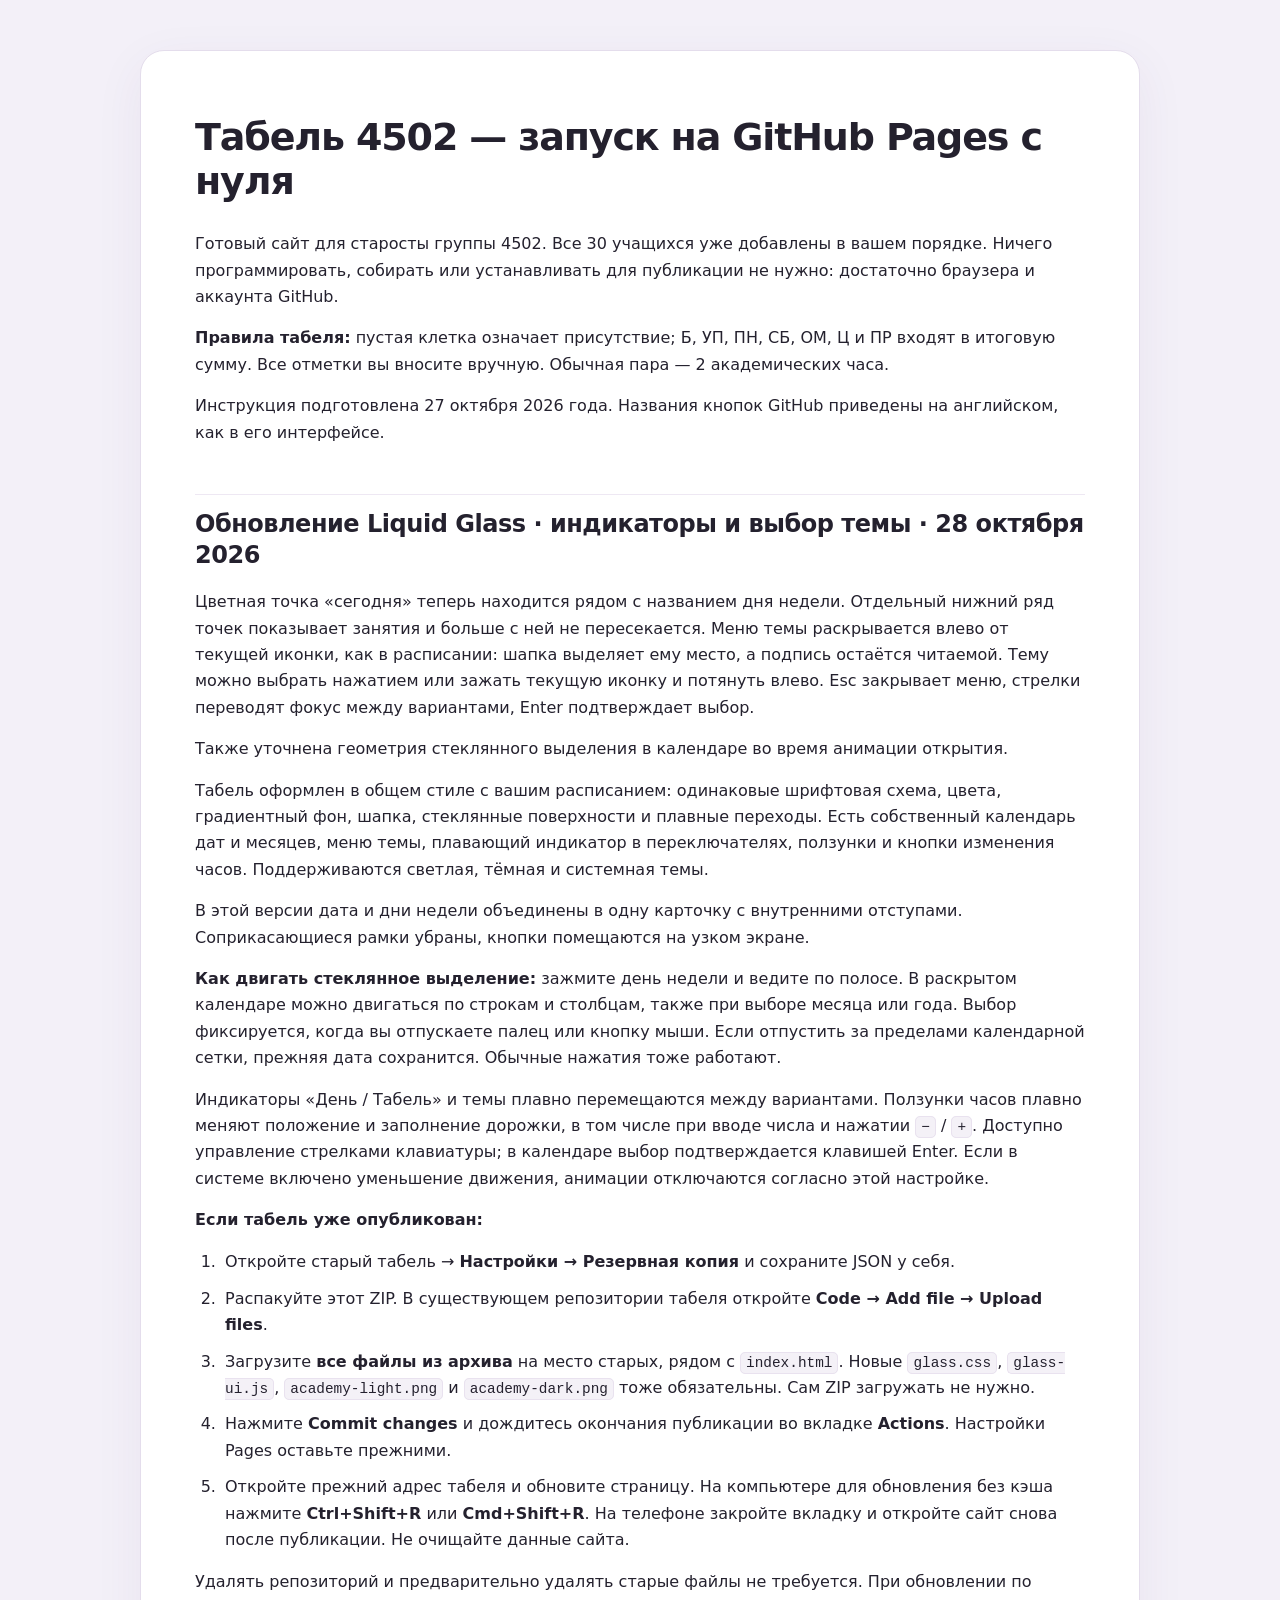
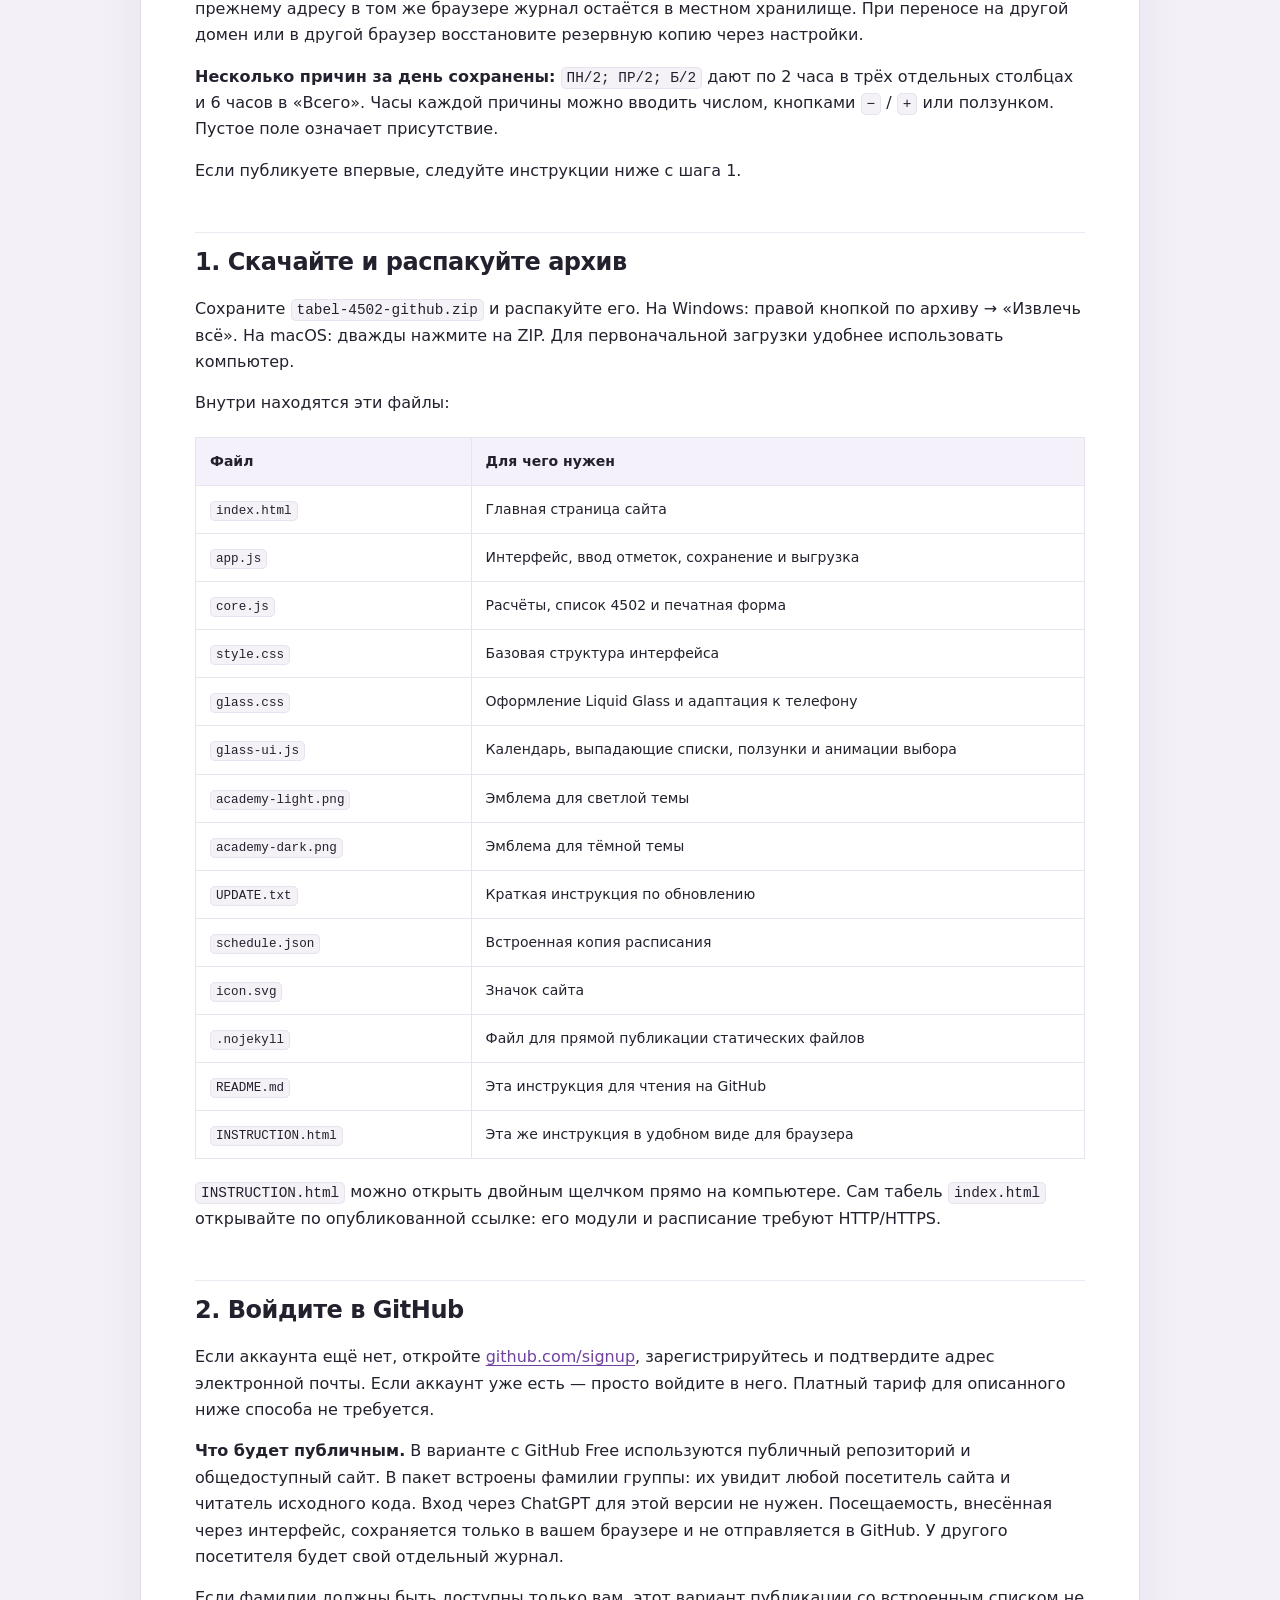
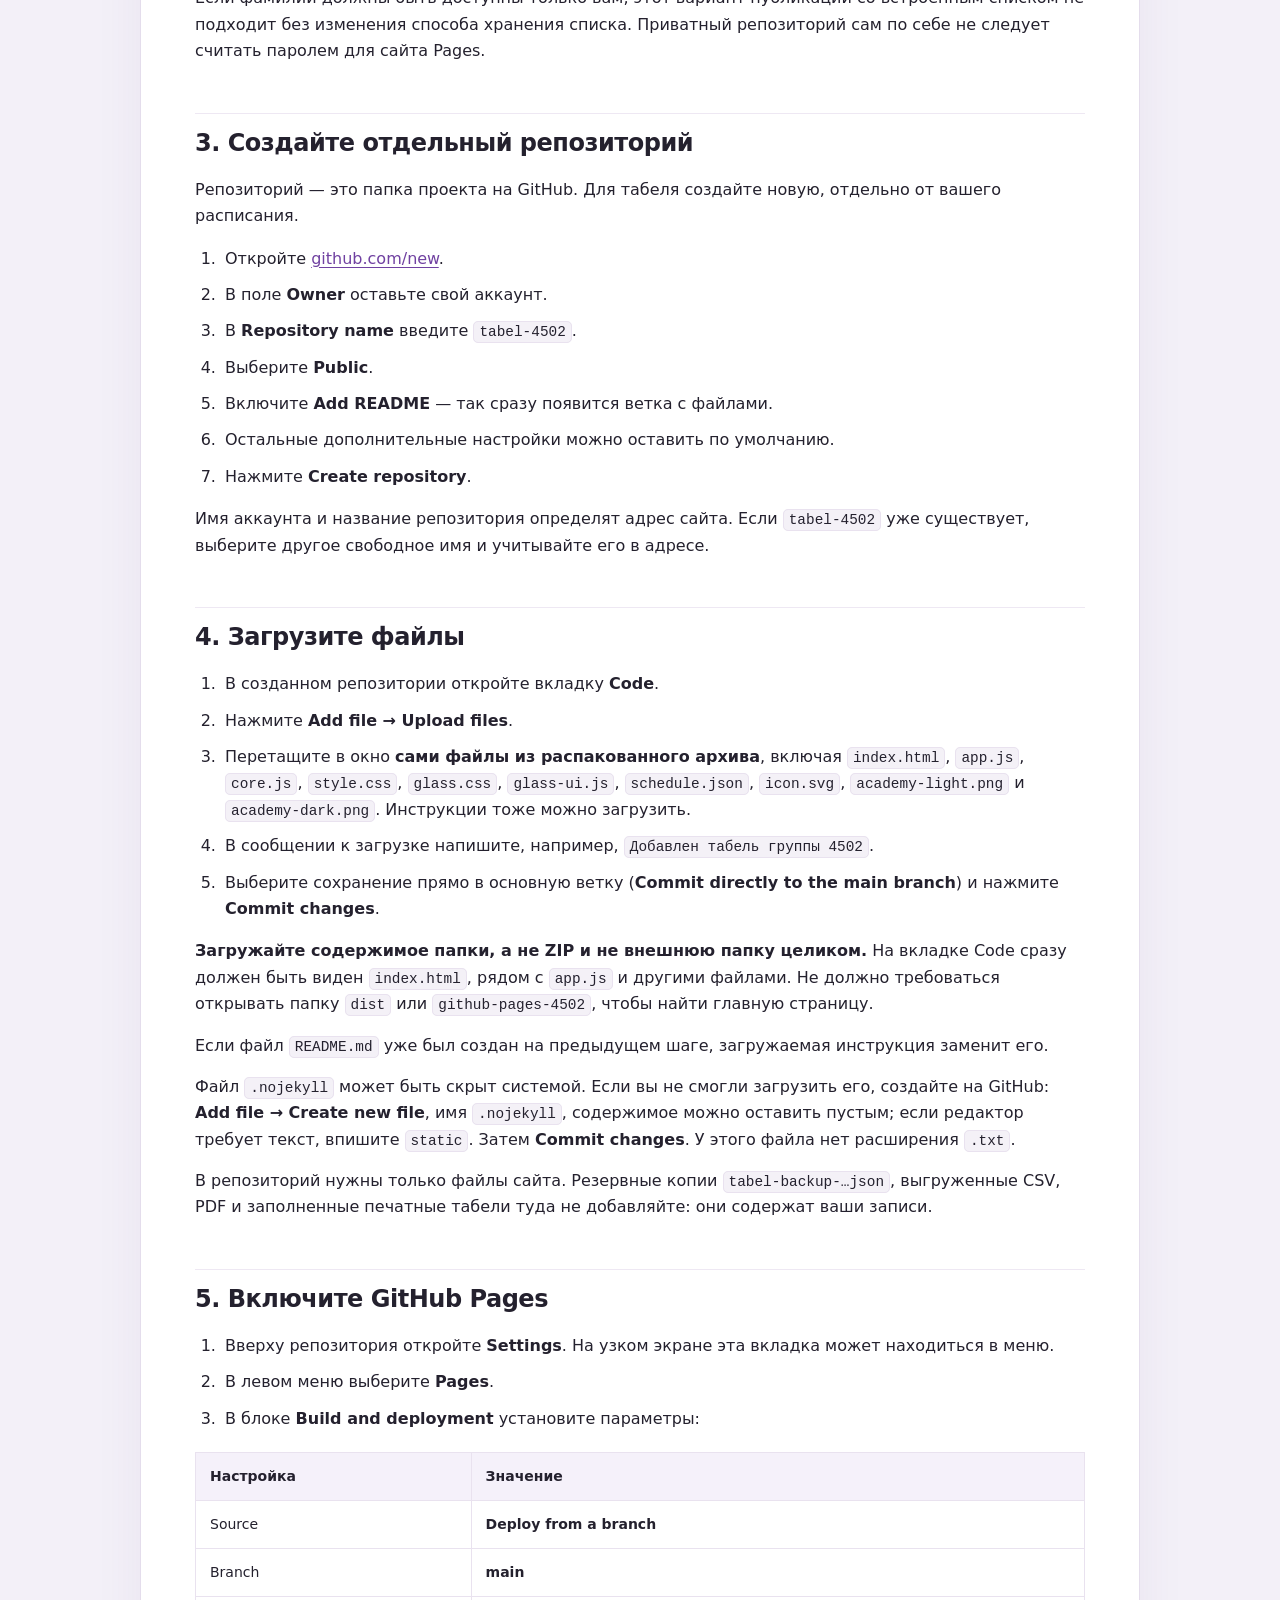
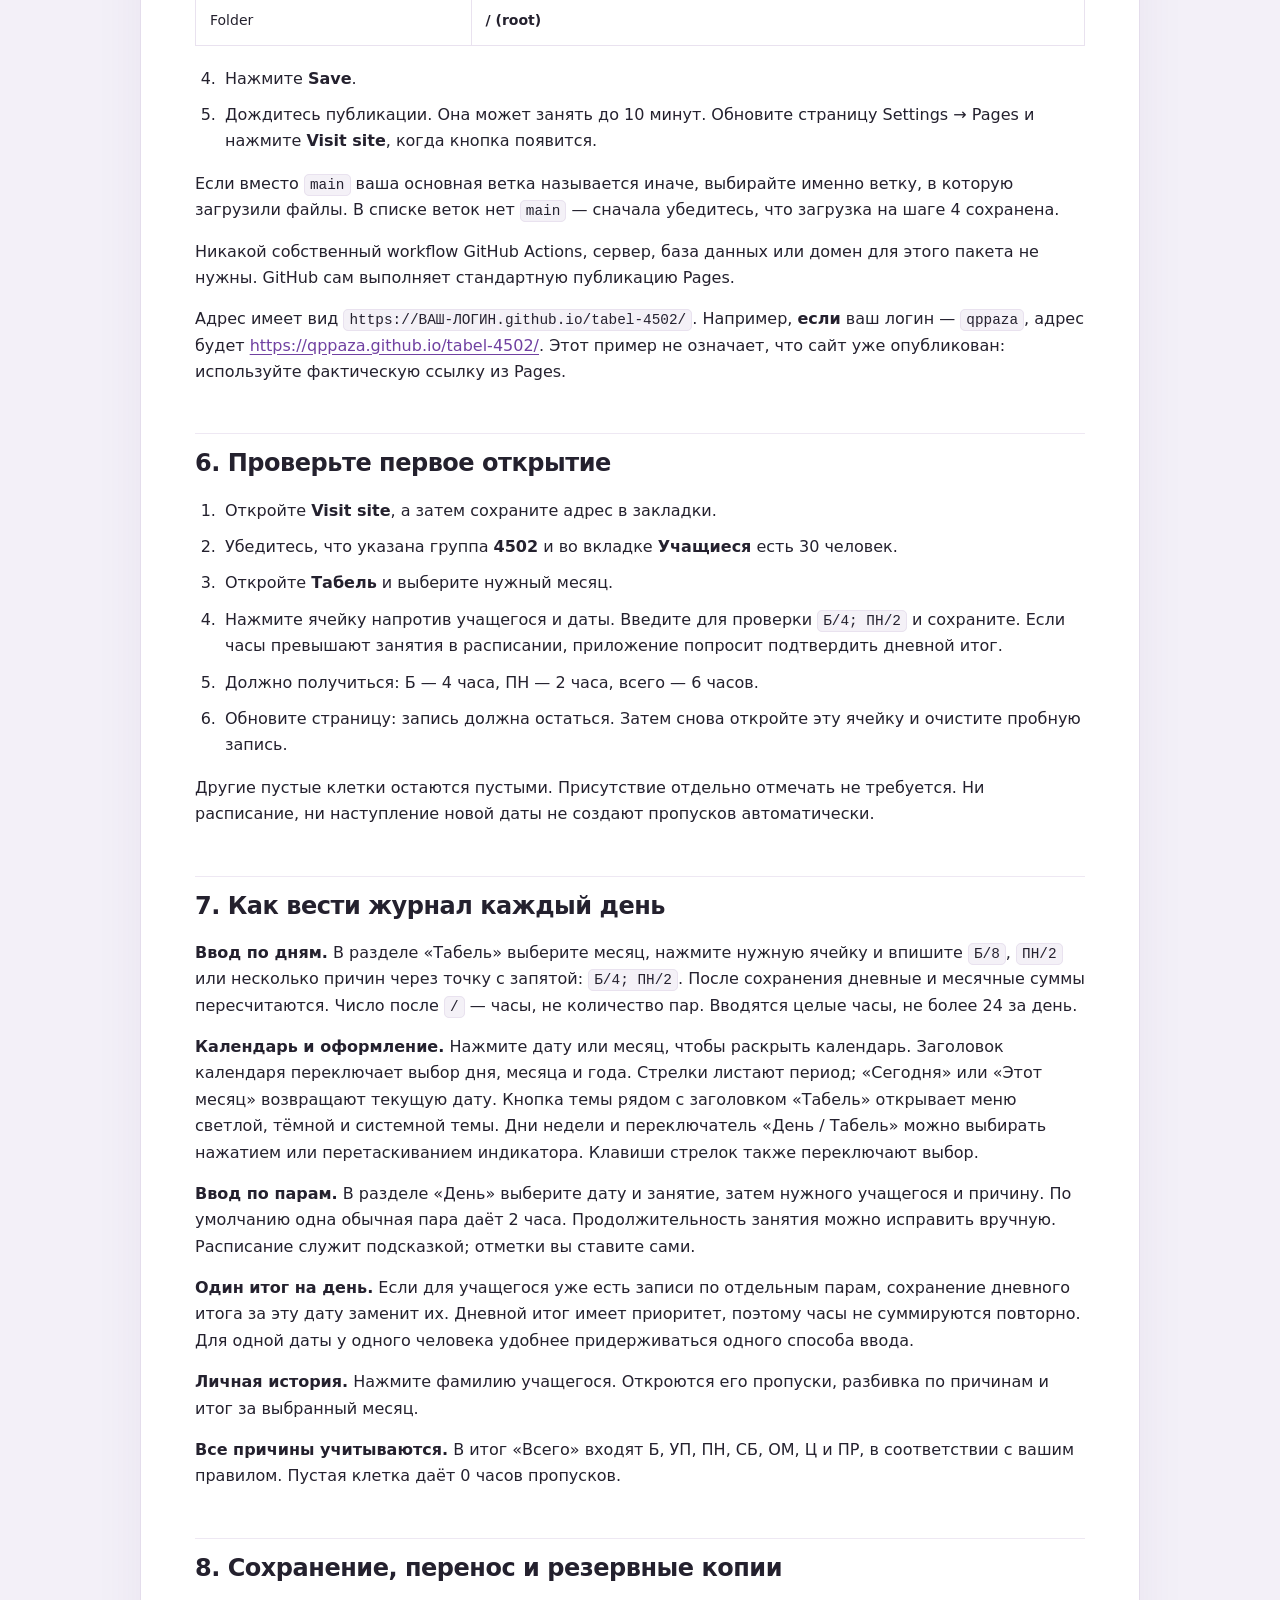
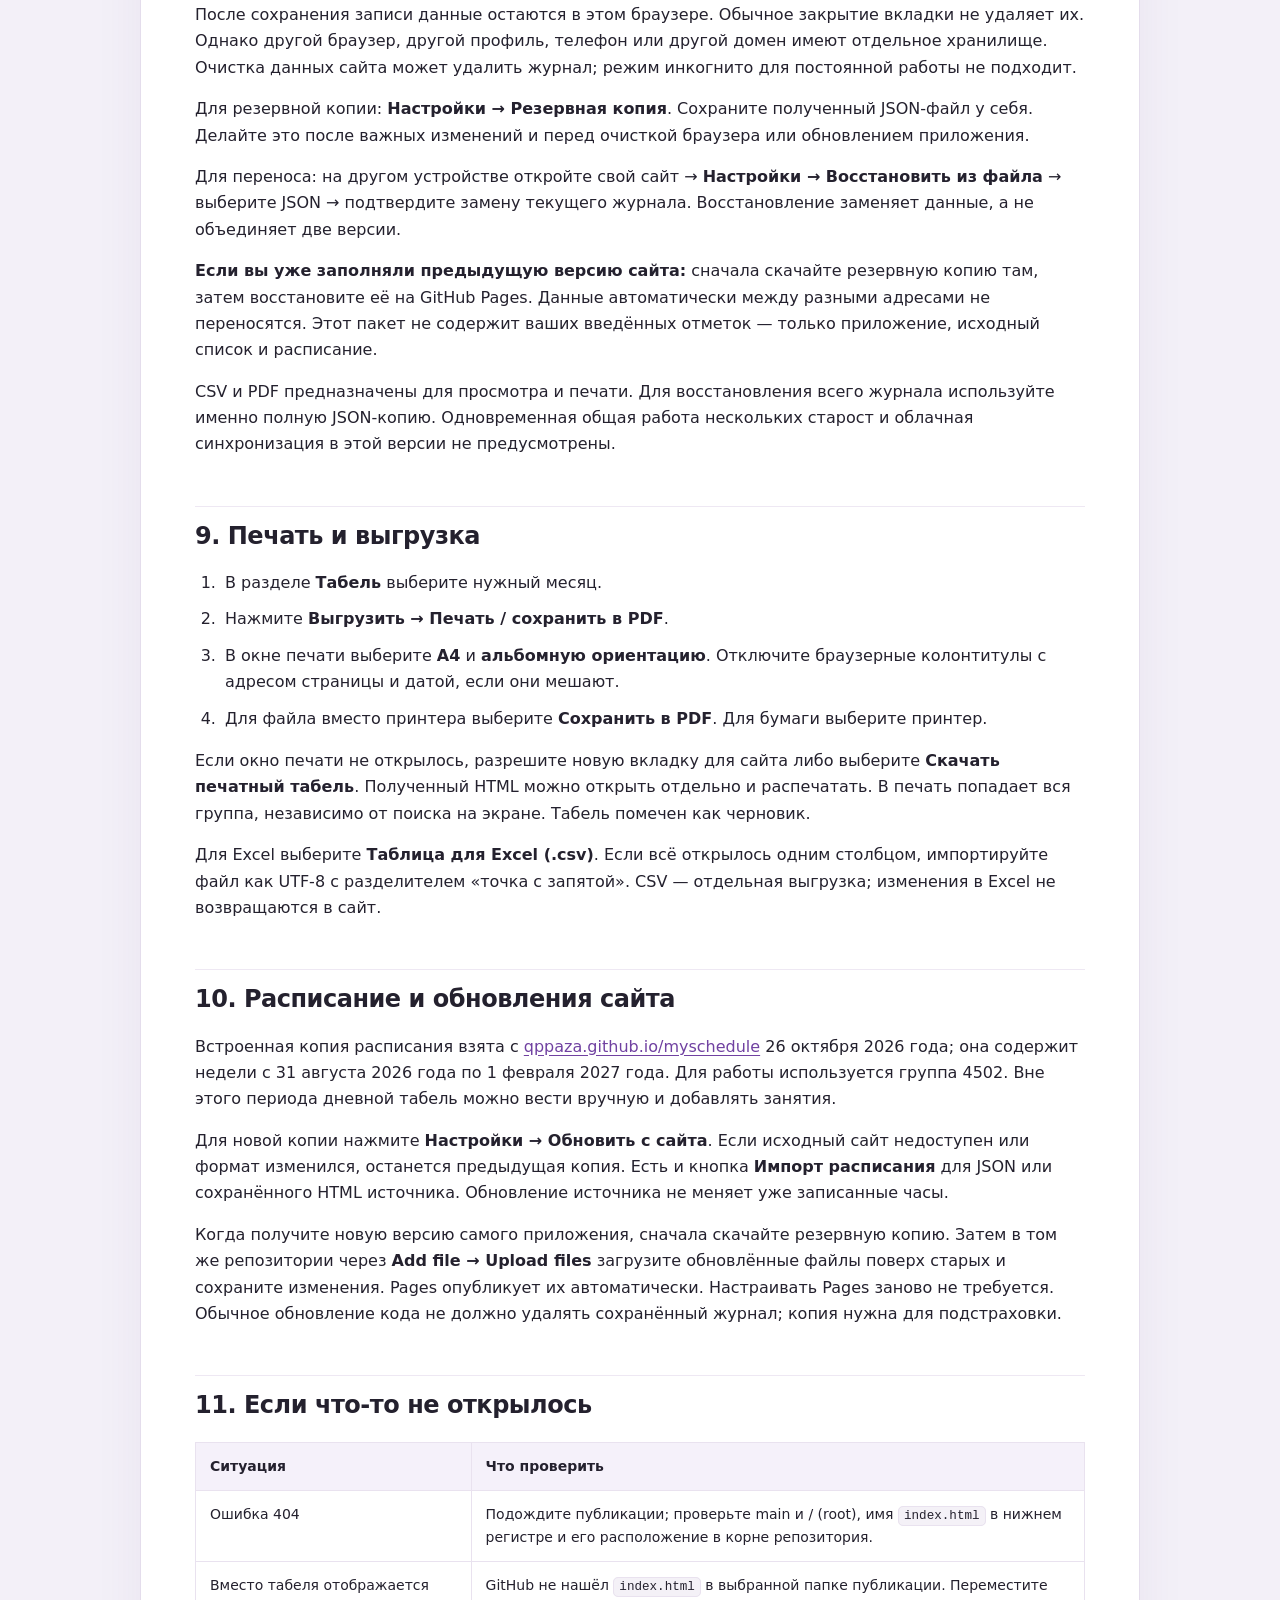
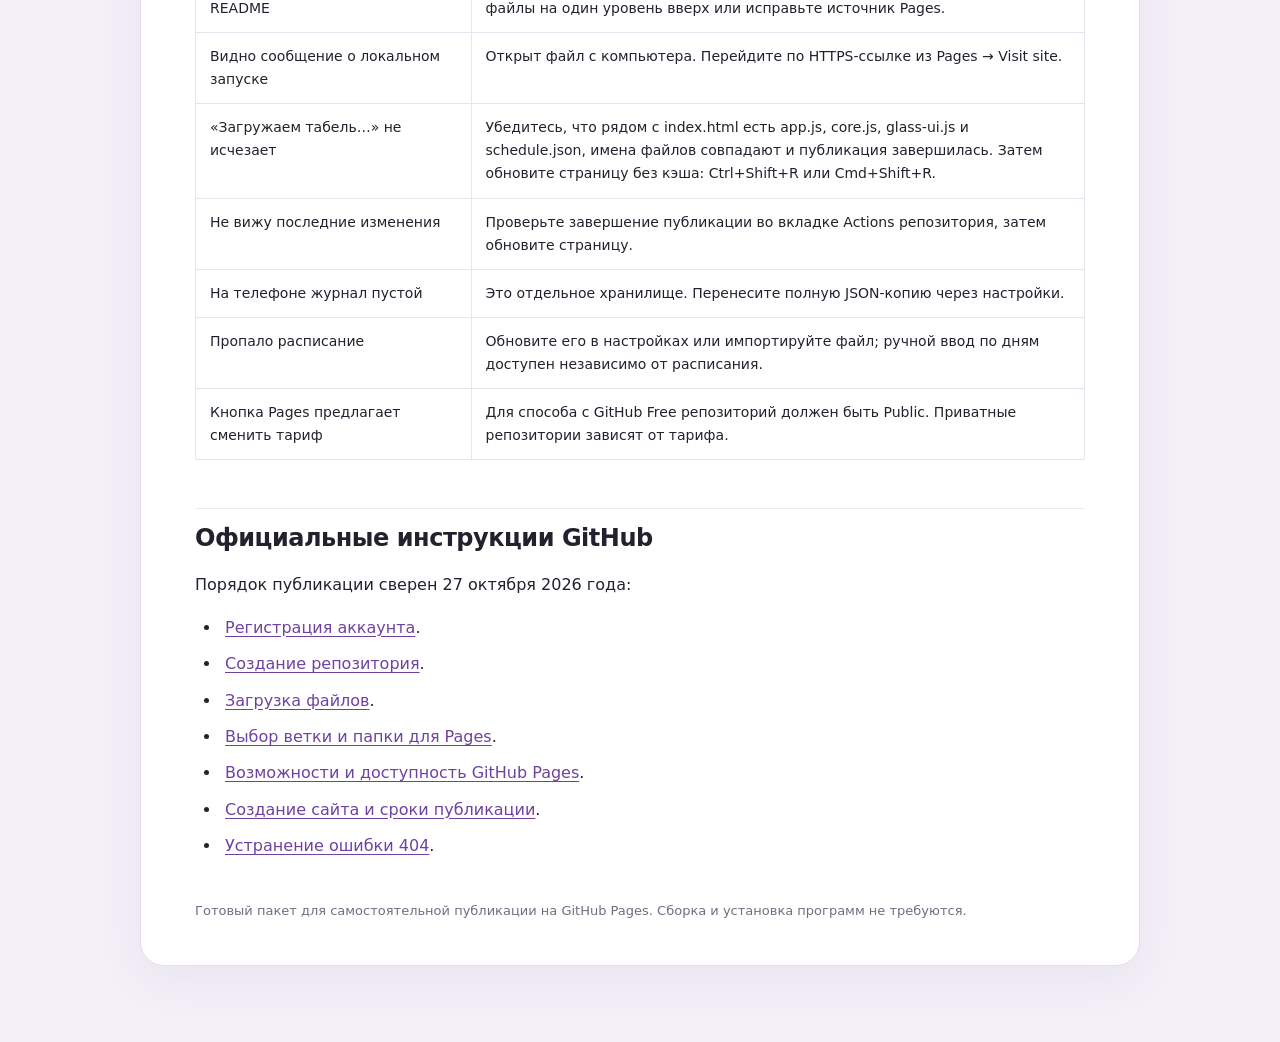
==== commit 75299968: "Add files via upload" ====
--- a/INSTRUCTION.html
+++ b/INSTRUCTION.html
@@ -1 +1 @@
-<!doctype html><html lang="ru"><head><meta charset="utf-8"><meta name="viewport" content="width=device-width,initial-scale=1"><title>Табель 4502 — инструкция для GitHub Pages</title><style>*{box-sizing:border-box}html{scroll-behavior:smooth}body{margin:0;background:#f3f0f8;color:#24212e;font:16px/1.65 system-ui,-apple-system,BlinkMacSystemFont,"Segoe UI",sans-serif}main{max-width:1000px;margin:50px auto;padding:44px 54px;background:#fff;border:1px solid #e4ddec;border-radius:24px;box-shadow:0 14px 50px #4b2c7210}.badge{display:inline-block;color:#71459c;background:#f1e9fa;padding:5px 13px;border-radius:20px;font-size:13px;font-weight:700;letter-spacing:.03em}h1{font-size:38px;line-height:1.16;letter-spacing:-.03em;margin:20px 0 28px}h2{font-size:24px;line-height:1.3;letter-spacing:-.02em;margin:48px 0 18px;padding-top:14px;border-top:1px solid #eee8f3;scroll-margin-top:20px}p{margin:15px 0}a{color:#7041a1;text-underline-offset:3px}strong{font-weight:650}code{font:0.9em ui-monospace,SFMono-Regular,Consolas,monospace;background:#f4f1f7;border:1px solid #e9e2ef;border-radius:5px;padding:2px 5px;overflow-wrap:anywhere}li{padding-left:4px;margin:10px 0}ol,ul{padding-left:26px}.table-wrap{overflow-x:auto;margin:20px 0}table{width:100%;border-collapse:collapse;font-size:14px}th,td{text-align:left;vertical-align:top;padding:12px 14px;border:1px solid #e9e2ef}th{background:#f5f1fa;font-weight:650}th:first-child,td:first-child{width:31%}details{background:#f7f4fb;border:1px solid #e9e1f1;border-radius:13px;padding:14px 18px;margin:24px 0}summary{cursor:pointer;font-weight:650}nav{display:grid;grid-template-columns:1fr 1fr;gap:8px 20px;font-size:14px;margin:12px 0}footer{font-size:13px;color:#766b81;margin-top:40px}.print{float:right;padding:7px 14px;border-radius:9px;border:1px solid #dcd1e8;background:white;color:#634081;cursor:pointer}p,li,a{overflow-wrap:break-word}@media(max-width:650px){main{margin:12px;padding:26px 22px;border-radius:17px}h1{font-size:29px}h2{font-size:22px}body{font-size:15px}nav{grid-template-columns:1fr}.print{float:none;margin-bottom:16px;display:block}}@media print{body{background:white;font-size:10pt}main{border:0;box-shadow:none;margin:0;padding:0;max-width:none}h1{font-size:24pt}h2{font-size:16pt;break-after:avoid}.print,details{display:none}tr{break-inside:avoid}a{color:#222}table{font-size:9pt}@page{size:A4;margin:16mm}}</style></head><body><main><h1>Табель 4502 — запуск на GitHub Pages с нуля</h1><p>Готовый сайт для старосты группы 4502. Все 30 учащихся уже добавлены в вашем порядке. Ничего программировать, собирать или устанавливать для публикации не нужно: достаточно браузера и аккаунта GitHub.</p><p><strong>Правила табеля:</strong> пустая клетка означает присутствие; Б, УП, ПН, СБ, ОМ, Ц и ПР входят в итоговую сумму. Все отметки вы вносите вручную. Обычная пара — 2 академических часа.</p><p>Инструкция подготовлена 27 октября 2026 года. Названия кнопок GitHub приведены на английском, как в его интерфейсе.</p><h2>Обновление Liquid Glass · плавное управление · 28 октября 2026</h2><p>Табель оформлен в общем стиле с вашим расписанием: одинаковые шрифтовая схема, цвета, градиентный фон, шапка, стеклянные поверхности и плавные переходы. Есть собственный календарь дат и месяцев, меню темы, плавающий индикатор в переключателях, ползунки и кнопки изменения часов. Поддерживаются светлая, тёмная и системная темы.</p><p>В этой версии дата и дни недели объединены в одну карточку с внутренними отступами. Соприкасающиеся рамки убраны, кнопки помещаются на узком экране.</p><p><strong>Как двигать стеклянное выделение:</strong> зажмите день недели и ведите по полосе. В раскрытом календаре можно двигаться по строкам и столбцам, также при выборе месяца или года. Выбор фиксируется, когда вы отпускаете палец или кнопку мыши. Если отпустить за пределами календарной сетки, прежняя дата сохранится. Обычные нажатия тоже работают.</p><p>Индикаторы «День / Табель» и темы плавно перемещаются между вариантами. Ползунки часов плавно меняют положение и заполнение дорожки, в том числе при вводе числа и нажатии <code>−</code> / <code>+</code>. Доступно управление стрелками клавиатуры; в календаре выбор подтверждается клавишей Enter. Если в системе включено уменьшение движения, анимации отключаются согласно этой настройке.</p><p><strong>Если табель уже опубликован:</strong></p><ol start="1"><li>Откройте старый табель → <strong>Настройки → Резервная копия</strong> и сохраните JSON у себя.</li><li>Распакуйте этот ZIP. В существующем репозитории табеля откройте <strong>Code → Add file → Upload files</strong>.</li><li>Загрузите <strong>все файлы из архива</strong> на место старых, рядом с <code>index.html</code>. Новые <code>glass.css</code>, <code>glass-ui.js</code>, <code>academy-light.png</code> и <code>academy-dark.png</code> тоже обязательны. Сам ZIP загружать не нужно.</li><li>Нажмите <strong>Commit changes</strong> и дождитесь окончания публикации во вкладке <strong>Actions</strong>. Настройки Pages оставьте прежними.</li><li>Откройте прежний адрес табеля и обновите страницу. На компьютере для обновления без кэша нажмите <strong>Ctrl+Shift+R</strong> или <strong>Cmd+Shift+R</strong>. На телефоне закройте вкладку и откройте сайт снова после публикации. Не очищайте данные сайта.</li></ol><p>Удалять репозиторий и предварительно удалять старые файлы не требуется. При обновлении по прежнему адресу в том же браузере журнал остаётся в местном хранилище. При переносе на другой домен или в другой браузер восстановите резервную копию через настройки.</p><p><strong>Несколько причин за день сохранены:</strong> <code>ПН/2; ПР/2; Б/2</code> дают по 2 часа в трёх отдельных столбцах и 6 часов в «Всего». Часы каждой причины можно вводить числом, кнопками <code>−</code> / <code>+</code> или ползунком. Пустое поле означает присутствие.</p><p>Если публикуете впервые, следуйте инструкции ниже с шага 1.</p><h2 id="step-1">1. Скачайте и распакуйте архив</h2><p>Сохраните <code>tabel-4502-github.zip</code> и распакуйте его. На Windows: правой кнопкой по архиву → «Извлечь всё». На macOS: дважды нажмите на ZIP. Для первоначальной загрузки удобнее использовать компьютер.</p><p>Внутри находятся эти файлы:</p><div class="table-wrap"><table><thead><tr><th>Файл</th><th>Для чего нужен</th></tr></thead><tbody><tr><td><code>index.html</code></td><td>Главная страница сайта</td></tr><tr><td><code>app.js</code></td><td>Интерфейс, ввод отметок, сохранение и выгрузка</td></tr><tr><td><code>core.js</code></td><td>Расчёты, список 4502 и печатная форма</td></tr><tr><td><code>style.css</code></td><td>Базовая структура интерфейса</td></tr><tr><td><code>glass.css</code></td><td>Оформление Liquid Glass и адаптация к телефону</td></tr><tr><td><code>glass-ui.js</code></td><td>Календарь, выпадающие списки, ползунки и анимации выбора</td></tr><tr><td><code>academy-light.png</code></td><td>Эмблема для светлой темы</td></tr><tr><td><code>academy-dark.png</code></td><td>Эмблема для тёмной темы</td></tr><tr><td><code>UPDATE.txt</code></td><td>Краткая инструкция по обновлению</td></tr><tr><td><code>schedule.json</code></td><td>Встроенная копия расписания</td></tr><tr><td><code>icon.svg</code></td><td>Значок сайта</td></tr><tr><td><code>.nojekyll</code></td><td>Файл для прямой публикации статических файлов</td></tr><tr><td><code>README.md</code></td><td>Эта инструкция для чтения на GitHub</td></tr><tr><td><code>INSTRUCTION.html</code></td><td>Эта же инструкция в удобном виде для браузера</td></tr></tbody></table></div><p><code>INSTRUCTION.html</code> можно открыть двойным щелчком прямо на компьютере. Сам табель <code>index.html</code> открывайте по опубликованной ссылке: его модули и расписание требуют HTTP/HTTPS.</p><h2 id="step-2">2. Войдите в GitHub</h2><p>Если аккаунта ещё нет, откройте <a href="https://github.com/signup">github.com/signup</a>, зарегистрируйтесь и подтвердите адрес электронной почты. Если аккаунт уже есть — просто войдите в него. Платный тариф для описанного ниже способа не требуется.</p><p><strong>Что будет публичным.</strong> В варианте с GitHub Free используются публичный репозиторий и общедоступный сайт. В пакет встроены фамилии группы: их увидит любой посетитель сайта и читатель исходного кода. Вход через ChatGPT для этой версии не нужен. Посещаемость, внесённая через интерфейс, сохраняется только в вашем браузере и не отправляется в GitHub. У другого посетителя будет свой отдельный журнал.</p><p>Если фамилии должны быть доступны только вам, этот вариант публикации со встроенным списком не подходит без изменения способа хранения списка. Приватный репозиторий сам по себе не следует считать паролем для сайта Pages.</p><h2 id="step-3">3. Создайте отдельный репозиторий</h2><p>Репозиторий — это папка проекта на GitHub. Для табеля создайте новую, отдельно от вашего расписания.</p><ol start="1"><li>Откройте <a href="https://github.com/new">github.com/new</a>.</li><li>В поле <strong>Owner</strong> оставьте свой аккаунт.</li><li>В <strong>Repository name</strong> введите <code>tabel-4502</code>.</li><li>Выберите <strong>Public</strong>.</li><li>Включите <strong>Add README</strong> — так сразу появится ветка с файлами.</li><li>Остальные дополнительные настройки можно оставить по умолчанию.</li><li>Нажмите <strong>Create repository</strong>.</li></ol><p>Имя аккаунта и название репозитория определят адрес сайта. Если <code>tabel-4502</code> уже существует, выберите другое свободное имя и учитывайте его в адресе.</p><h2 id="step-4">4. Загрузите файлы</h2><ol start="1"><li>В созданном репозитории откройте вкладку <strong>Code</strong>.</li><li>Нажмите <strong>Add file → Upload files</strong>.</li><li>Перетащите в окно <strong>сами файлы из распакованного архива</strong>, включая <code>index.html</code>, <code>app.js</code>, <code>core.js</code>, <code>style.css</code>, <code>glass.css</code>, <code>glass-ui.js</code>, <code>schedule.json</code>, <code>icon.svg</code>, <code>academy-light.png</code> и <code>academy-dark.png</code>. Инструкции тоже можно загрузить.</li><li>В сообщении к загрузке напишите, например, <code>Добавлен табель группы 4502</code>.</li><li>Выберите сохранение прямо в основную ветку (<strong>Commit directly to the main branch</strong>) и нажмите <strong>Commit changes</strong>.</li></ol><p><strong>Загружайте содержимое папки, а не ZIP и не внешнюю папку целиком.</strong> На вкладке Code сразу должен быть виден <code>index.html</code>, рядом с <code>app.js</code> и другими файлами. Не должно требоваться открывать папку <code>dist</code> или <code>github-pages-4502</code>, чтобы найти главную страницу.</p><p>Если файл <code>README.md</code> уже был создан на предыдущем шаге, загружаемая инструкция заменит его.</p><p>Файл <code>.nojekyll</code> может быть скрыт системой. Если вы не смогли загрузить его, создайте на GitHub: <strong>Add file → Create new file</strong>, имя <code>.nojekyll</code>, содержимое можно оставить пустым; если редактор требует текст, впишите <code>static</code>. Затем <strong>Commit changes</strong>. У этого файла нет расширения <code>.txt</code>.</p><p>В репозиторий нужны только файлы сайта. Резервные копии <code>tabel-backup-…json</code>, выгруженные CSV, PDF и заполненные печатные табели туда не добавляйте: они содержат ваши записи.</p><h2 id="step-5">5. Включите GitHub Pages</h2><ol start="1"><li>Вверху репозитория откройте <strong>Settings</strong>. На узком экране эта вкладка может находиться в меню.</li><li>В левом меню выберите <strong>Pages</strong>.</li><li>В блоке <strong>Build and deployment</strong> установите параметры:</li></ol><div class="table-wrap"><table><thead><tr><th>Настройка</th><th>Значение</th></tr></thead><tbody><tr><td>Source</td><td><strong>Deploy from a branch</strong></td></tr><tr><td>Branch</td><td><strong>main</strong></td></tr><tr><td>Folder</td><td><strong>/ (root)</strong></td></tr></tbody></table></div><ol start="4"><li>Нажмите <strong>Save</strong>.</li><li>Дождитесь публикации. Она может занять до 10 минут. Обновите страницу Settings → Pages и нажмите <strong>Visit site</strong>, когда кнопка появится.</li></ol><p>Если вместо <code>main</code> ваша основная ветка называется иначе, выбирайте именно ветку, в которую загрузили файлы. В списке веток нет <code>main</code> — сначала убедитесь, что загрузка на шаге 4 сохранена.</p><p>Никакой собственный workflow GitHub Actions, сервер, база данных или домен для этого пакета не нужны. GitHub сам выполняет стандартную публикацию Pages.</p><p>Адрес имеет вид <code>https://ВАШ-ЛОГИН.github.io/tabel-4502/</code>. Например, <strong>если</strong> ваш логин — <code>qppaza</code>, адрес будет <a href="https://qppaza.github.io/tabel-4502/">https://qppaza.github.io/tabel-4502/</a>. Этот пример не означает, что сайт уже опубликован: используйте фактическую ссылку из Pages.</p><h2 id="step-6">6. Проверьте первое открытие</h2><ol start="1"><li>Откройте <strong>Visit site</strong>, а затем сохраните адрес в закладки.</li><li>Убедитесь, что указана группа <strong>4502</strong> и во вкладке <strong>Учащиеся</strong> есть 30 человек.</li><li>Откройте <strong>Табель</strong> и выберите нужный месяц.</li><li>Нажмите ячейку напротив учащегося и даты. Введите для проверки <code>Б/4; ПН/2</code> и сохраните. Если часы превышают занятия в расписании, приложение попросит подтвердить дневной итог.</li><li>Должно получиться: Б — 4 часа, ПН — 2 часа, всего — 6 часов.</li><li>Обновите страницу: запись должна остаться. Затем снова откройте эту ячейку и очистите пробную запись.</li></ol><p>Другие пустые клетки остаются пустыми. Присутствие отдельно отмечать не требуется. Ни расписание, ни наступление новой даты не создают пропусков автоматически.</p><h2 id="step-7">7. Как вести журнал каждый день</h2><p><strong>Ввод по дням.</strong> В разделе «Табель» выберите месяц, нажмите нужную ячейку и впишите <code>Б/8</code>, <code>ПН/2</code> или несколько причин через точку с запятой: <code>Б/4; ПН/2</code>. После сохранения дневные и месячные суммы пересчитаются. Число после <code>/</code> — часы, не количество пар. Вводятся целые часы, не более 24 за день.</p><p><strong>Календарь и оформление.</strong> Нажмите дату или месяц, чтобы раскрыть календарь. Заголовок календаря переключает выбор дня, месяца и года. Стрелки листают период; «Сегодня» или «Этот месяц» возвращают текущую дату. Кнопка темы рядом с заголовком «Табель» открывает меню светлой, тёмной и системной темы. Дни недели и переключатель «День / Табель» можно выбирать нажатием или перетаскиванием индикатора. Клавиши стрелок также переключают выбор.</p><p><strong>Ввод по парам.</strong> В разделе «День» выберите дату и занятие, затем нужного учащегося и причину. По умолчанию одна обычная пара даёт 2 часа. Продолжительность занятия можно исправить вручную. Расписание служит подсказкой; отметки вы ставите сами.</p><p><strong>Один итог на день.</strong> Если для учащегося уже есть записи по отдельным парам, сохранение дневного итога за эту дату заменит их. Дневной итог имеет приоритет, поэтому часы не суммируются повторно. Для одной даты у одного человека удобнее придерживаться одного способа ввода.</p><p><strong>Личная история.</strong> Нажмите фамилию учащегося. Откроются его пропуски, разбивка по причинам и итог за выбранный месяц.</p><p><strong>Все причины учитываются.</strong> В итог «Всего» входят Б, УП, ПН, СБ, ОМ, Ц и ПР, в соответствии с вашим правилом. Пустая клетка даёт 0 часов пропусков.</p><h2 id="step-8">8. Сохранение, перенос и резервные копии</h2><p>После сохранения записи данные остаются в этом браузере. Обычное закрытие вкладки не удаляет их. Однако другой браузер, другой профиль, телефон или другой домен имеют отдельное хранилище. Очистка данных сайта может удалить журнал; режим инкогнито для постоянной работы не подходит.</p><p>Для резервной копии: <strong>Настройки → Резервная копия</strong>. Сохраните полученный JSON-файл у себя. Делайте это после важных изменений и перед очисткой браузера или обновлением приложения.</p><p>Для переноса: на другом устройстве откройте свой сайт → <strong>Настройки → Восстановить из файла</strong> → выберите JSON → подтвердите замену текущего журнала. Восстановление заменяет данные, а не объединяет две версии.</p><p><strong>Если вы уже заполняли предыдущую версию сайта:</strong> сначала скачайте резервную копию там, затем восстановите её на GitHub Pages. Данные автоматически между разными адресами не переносятся. Этот пакет не содержит ваших введённых отметок — только приложение, исходный список и расписание.</p><p>CSV и PDF предназначены для просмотра и печати. Для восстановления всего журнала используйте именно полную JSON-копию. Одновременная общая работа нескольких старост и облачная синхронизация в этой версии не предусмотрены.</p><h2 id="step-9">9. Печать и выгрузка</h2><ol start="1"><li>В разделе <strong>Табель</strong> выберите нужный месяц.</li><li>Нажмите <strong>Выгрузить → Печать / сохранить в PDF</strong>.</li><li>В окне печати выберите <strong>А4</strong> и <strong>альбомную ориентацию</strong>. Отключите браузерные колонтитулы с адресом страницы и датой, если они мешают.</li><li>Для файла вместо принтера выберите <strong>Сохранить в PDF</strong>. Для бумаги выберите принтер.</li></ol><p>Если окно печати не открылось, разрешите новую вкладку для сайта либо выберите <strong>Скачать печатный табель</strong>. Полученный HTML можно открыть отдельно и распечатать. В печать попадает вся группа, независимо от поиска на экране. Табель помечен как черновик.</p><p>Для Excel выберите <strong>Таблица для Excel (.csv)</strong>. Если всё открылось одним столбцом, импортируйте файл как UTF-8 с разделителем «точка с запятой». CSV — отдельная выгрузка; изменения в Excel не возвращаются в сайт.</p><h2 id="step-10">10. Расписание и обновления сайта</h2><p>Встроенная копия расписания взята с <a href="https://qppaza.github.io/myschedule/">qppaza.github.io/myschedule</a> 26 октября 2026 года; она содержит недели с 31 августа 2026 года по 1 февраля 2027 года. Для работы используется группа 4502. Вне этого периода дневной табель можно вести вручную и добавлять занятия.</p><p>Для новой копии нажмите <strong>Настройки → Обновить с сайта</strong>. Если исходный сайт недоступен или формат изменился, останется предыдущая копия. Есть и кнопка <strong>Импорт расписания</strong> для JSON или сохранённого HTML источника. Обновление источника не меняет уже записанные часы.</p><p>Когда получите новую версию самого приложения, сначала скачайте резервную копию. Затем в том же репозитории через <strong>Add file → Upload files</strong> загрузите обновлённые файлы поверх старых и сохраните изменения. Pages опубликует их автоматически. Настраивать Pages заново не требуется. Обычное обновление кода не должно удалять сохранённый журнал; копия нужна для подстраховки.</p><h2 id="step-11">11. Если что-то не открылось</h2><div class="table-wrap"><table><thead><tr><th>Ситуация</th><th>Что проверить</th></tr></thead><tbody><tr><td>Ошибка 404</td><td>Подождите публикации; проверьте main и / (root), имя <code>index.html</code> в нижнем регистре и его расположение в корне репозитория.</td></tr><tr><td>Вместо табеля отображается README</td><td>GitHub не нашёл <code>index.html</code> в выбранной папке публикации. Переместите файлы на один уровень вверх или исправьте источник Pages.</td></tr><tr><td>Видно сообщение о локальном запуске</td><td>Открыт файл с компьютера. Перейдите по HTTPS-ссылке из Pages → Visit site.</td></tr><tr><td>«Загружаем табель…» не исчезает</td><td>Убедитесь, что рядом с index.html есть app.js, core.js, glass-ui.js и schedule.json, имена файлов совпадают и публикация завершилась. Затем обновите страницу без кэша: Ctrl+Shift+R или Cmd+Shift+R.</td></tr><tr><td>Не вижу последние изменения</td><td>Проверьте завершение публикации во вкладке Actions репозитория, затем обновите страницу.</td></tr><tr><td>На телефоне журнал пустой</td><td>Это отдельное хранилище. Перенесите полную JSON-копию через настройки.</td></tr><tr><td>Пропало расписание</td><td>Обновите его в настройках или импортируйте файл; ручной ввод по дням доступен независимо от расписания.</td></tr><tr><td>Кнопка Pages предлагает сменить тариф</td><td>Для способа с GitHub Free репозиторий должен быть Public. Приватные репозитории зависят от тарифа.</td></tr></tbody></table></div><h2>Официальные инструкции GitHub</h2><p>Порядок публикации сверен 27 октября 2026 года:</p><ul><li><a href="https://docs.github.com/en/account-and-profile/how-tos/account-management/creating-an-account-on-github">Регистрация аккаунта</a>.</li><li><a href="https://docs.github.com/en/repositories/creating-and-managing-repositories/creating-a-new-repository">Создание репозитория</a>.</li><li><a href="https://docs.github.com/en/repositories/working-with-files/managing-files/adding-a-file-to-a-repository">Загрузка файлов</a>.</li><li><a href="https://docs.github.com/en/pages/getting-started-with-github-pages/configuring-a-publishing-source-for-your-github-pages-site">Выбор ветки и папки для Pages</a>.</li><li><a href="https://docs.github.com/en/pages/getting-started-with-github-pages/what-is-github-pages">Возможности и доступность GitHub Pages</a>.</li><li><a href="https://docs.github.com/en/pages/getting-started-with-github-pages/creating-a-github-pages-site">Создание сайта и сроки публикации</a>.</li><li><a href="https://docs.github.com/en/pages/getting-started-with-github-pages/troubleshooting-404-errors-for-github-pages-sites">Устранение ошибки 404</a>.</li></ul><footer>Готовый пакет для самостоятельной публикации на GitHub Pages. Сборка и установка программ не требуются.</footer></main></body></html>+<!doctype html><html lang="ru"><head><meta charset="utf-8"><meta name="viewport" content="width=device-width,initial-scale=1"><title>Табель 4502 — инструкция для GitHub Pages</title><style>*{box-sizing:border-box}html{scroll-behavior:smooth}body{margin:0;background:#f3f0f8;color:#24212e;font:16px/1.65 system-ui,-apple-system,BlinkMacSystemFont,"Segoe UI",sans-serif}main{max-width:1000px;margin:50px auto;padding:44px 54px;background:#fff;border:1px solid #e4ddec;border-radius:24px;box-shadow:0 14px 50px #4b2c7210}.badge{display:inline-block;color:#71459c;background:#f1e9fa;padding:5px 13px;border-radius:20px;font-size:13px;font-weight:700;letter-spacing:.03em}h1{font-size:38px;line-height:1.16;letter-spacing:-.03em;margin:20px 0 28px}h2{font-size:24px;line-height:1.3;letter-spacing:-.02em;margin:48px 0 18px;padding-top:14px;border-top:1px solid #eee8f3;scroll-margin-top:20px}p{margin:15px 0}a{color:#7041a1;text-underline-offset:3px}strong{font-weight:650}code{font:0.9em ui-monospace,SFMono-Regular,Consolas,monospace;background:#f4f1f7;border:1px solid #e9e2ef;border-radius:5px;padding:2px 5px;overflow-wrap:anywhere}li{padding-left:4px;margin:10px 0}ol,ul{padding-left:26px}.table-wrap{overflow-x:auto;margin:20px 0}table{width:100%;border-collapse:collapse;font-size:14px}th,td{text-align:left;vertical-align:top;padding:12px 14px;border:1px solid #e9e2ef}th{background:#f5f1fa;font-weight:650}th:first-child,td:first-child{width:31%}details{background:#f7f4fb;border:1px solid #e9e1f1;border-radius:13px;padding:14px 18px;margin:24px 0}summary{cursor:pointer;font-weight:650}nav{display:grid;grid-template-columns:1fr 1fr;gap:8px 20px;font-size:14px;margin:12px 0}footer{font-size:13px;color:#766b81;margin-top:40px}.print{float:right;padding:7px 14px;border-radius:9px;border:1px solid #dcd1e8;background:white;color:#634081;cursor:pointer}p,li,a{overflow-wrap:break-word}@media(max-width:650px){main{margin:12px;padding:26px 22px;border-radius:17px}h1{font-size:29px}h2{font-size:22px}body{font-size:15px}nav{grid-template-columns:1fr}.print{float:none;margin-bottom:16px;display:block}}@media print{body{background:white;font-size:10pt}main{border:0;box-shadow:none;margin:0;padding:0;max-width:none}h1{font-size:24pt}h2{font-size:16pt;break-after:avoid}.print,details{display:none}tr{break-inside:avoid}a{color:#222}table{font-size:9pt}@page{size:A4;margin:16mm}}</style></head><body><main><h1>Табель 4502 — запуск на GitHub Pages с нуля</h1><p>Готовый сайт для старосты группы 4502. Все 30 учащихся уже добавлены в вашем порядке. Ничего программировать, собирать или устанавливать для публикации не нужно: достаточно браузера и аккаунта GitHub.</p><p><strong>Правила табеля:</strong> пустая клетка означает присутствие; Б, УП, ПН, СБ, ОМ, Ц и ПР входят в итоговую сумму. Все отметки вы вносите вручную. Обычная пара — 2 академических часа.</p><p>Инструкция подготовлена 27 октября 2026 года. Названия кнопок GitHub приведены на английском, как в его интерфейсе.</p><h2>Обновление Liquid Glass · индикаторы и выбор темы · 28 октября 2026</h2><p>Цветная точка «сегодня» теперь находится рядом с названием дня недели. Отдельный нижний ряд точек показывает занятия и больше с ней не пересекается. Меню темы раскрывается влево от текущей иконки, как в расписании: шапка выделяет ему место, а подпись остаётся читаемой. Тему можно выбрать нажатием или зажать текущую иконку и потянуть влево. Esc закрывает меню, стрелки переводят фокус между вариантами, Enter подтверждает выбор.</p><p>Также уточнена геометрия стеклянного выделения в календаре во время анимации открытия.</p><p>Табель оформлен в общем стиле с вашим расписанием: одинаковые шрифтовая схема, цвета, градиентный фон, шапка, стеклянные поверхности и плавные переходы. Есть собственный календарь дат и месяцев, меню темы, плавающий индикатор в переключателях, ползунки и кнопки изменения часов. Поддерживаются светлая, тёмная и системная темы.</p><p>В этой версии дата и дни недели объединены в одну карточку с внутренними отступами. Соприкасающиеся рамки убраны, кнопки помещаются на узком экране.</p><p><strong>Как двигать стеклянное выделение:</strong> зажмите день недели и ведите по полосе. В раскрытом календаре можно двигаться по строкам и столбцам, также при выборе месяца или года. Выбор фиксируется, когда вы отпускаете палец или кнопку мыши. Если отпустить за пределами календарной сетки, прежняя дата сохранится. Обычные нажатия тоже работают.</p><p>Индикаторы «День / Табель» и темы плавно перемещаются между вариантами. Ползунки часов плавно меняют положение и заполнение дорожки, в том числе при вводе числа и нажатии <code>−</code> / <code>+</code>. Доступно управление стрелками клавиатуры; в календаре выбор подтверждается клавишей Enter. Если в системе включено уменьшение движения, анимации отключаются согласно этой настройке.</p><p><strong>Если табель уже опубликован:</strong></p><ol start="1"><li>Откройте старый табель → <strong>Настройки → Резервная копия</strong> и сохраните JSON у себя.</li><li>Распакуйте этот ZIP. В существующем репозитории табеля откройте <strong>Code → Add file → Upload files</strong>.</li><li>Загрузите <strong>все файлы из архива</strong> на место старых, рядом с <code>index.html</code>. Новые <code>glass.css</code>, <code>glass-ui.js</code>, <code>academy-light.png</code> и <code>academy-dark.png</code> тоже обязательны. Сам ZIP загружать не нужно.</li><li>Нажмите <strong>Commit changes</strong> и дождитесь окончания публикации во вкладке <strong>Actions</strong>. Настройки Pages оставьте прежними.</li><li>Откройте прежний адрес табеля и обновите страницу. На компьютере для обновления без кэша нажмите <strong>Ctrl+Shift+R</strong> или <strong>Cmd+Shift+R</strong>. На телефоне закройте вкладку и откройте сайт снова после публикации. Не очищайте данные сайта.</li></ol><p>Удалять репозиторий и предварительно удалять старые файлы не требуется. При обновлении по прежнему адресу в том же браузере журнал остаётся в местном хранилище. При переносе на другой домен или в другой браузер восстановите резервную копию через настройки.</p><p><strong>Несколько причин за день сохранены:</strong> <code>ПН/2; ПР/2; Б/2</code> дают по 2 часа в трёх отдельных столбцах и 6 часов в «Всего». Часы каждой причины можно вводить числом, кнопками <code>−</code> / <code>+</code> или ползунком. Пустое поле означает присутствие.</p><p>Если публикуете впервые, следуйте инструкции ниже с шага 1.</p><h2 id="step-1">1. Скачайте и распакуйте архив</h2><p>Сохраните <code>tabel-4502-github.zip</code> и распакуйте его. На Windows: правой кнопкой по архиву → «Извлечь всё». На macOS: дважды нажмите на ZIP. Для первоначальной загрузки удобнее использовать компьютер.</p><p>Внутри находятся эти файлы:</p><div class="table-wrap"><table><thead><tr><th>Файл</th><th>Для чего нужен</th></tr></thead><tbody><tr><td><code>index.html</code></td><td>Главная страница сайта</td></tr><tr><td><code>app.js</code></td><td>Интерфейс, ввод отметок, сохранение и выгрузка</td></tr><tr><td><code>core.js</code></td><td>Расчёты, список 4502 и печатная форма</td></tr><tr><td><code>style.css</code></td><td>Базовая структура интерфейса</td></tr><tr><td><code>glass.css</code></td><td>Оформление Liquid Glass и адаптация к телефону</td></tr><tr><td><code>glass-ui.js</code></td><td>Календарь, выпадающие списки, ползунки и анимации выбора</td></tr><tr><td><code>academy-light.png</code></td><td>Эмблема для светлой темы</td></tr><tr><td><code>academy-dark.png</code></td><td>Эмблема для тёмной темы</td></tr><tr><td><code>UPDATE.txt</code></td><td>Краткая инструкция по обновлению</td></tr><tr><td><code>schedule.json</code></td><td>Встроенная копия расписания</td></tr><tr><td><code>icon.svg</code></td><td>Значок сайта</td></tr><tr><td><code>.nojekyll</code></td><td>Файл для прямой публикации статических файлов</td></tr><tr><td><code>README.md</code></td><td>Эта инструкция для чтения на GitHub</td></tr><tr><td><code>INSTRUCTION.html</code></td><td>Эта же инструкция в удобном виде для браузера</td></tr></tbody></table></div><p><code>INSTRUCTION.html</code> можно открыть двойным щелчком прямо на компьютере. Сам табель <code>index.html</code> открывайте по опубликованной ссылке: его модули и расписание требуют HTTP/HTTPS.</p><h2 id="step-2">2. Войдите в GitHub</h2><p>Если аккаунта ещё нет, откройте <a href="https://github.com/signup">github.com/signup</a>, зарегистрируйтесь и подтвердите адрес электронной почты. Если аккаунт уже есть — просто войдите в него. Платный тариф для описанного ниже способа не требуется.</p><p><strong>Что будет публичным.</strong> В варианте с GitHub Free используются публичный репозиторий и общедоступный сайт. В пакет встроены фамилии группы: их увидит любой посетитель сайта и читатель исходного кода. Вход через ChatGPT для этой версии не нужен. Посещаемость, внесённая через интерфейс, сохраняется только в вашем браузере и не отправляется в GitHub. У другого посетителя будет свой отдельный журнал.</p><p>Если фамилии должны быть доступны только вам, этот вариант публикации со встроенным списком не подходит без изменения способа хранения списка. Приватный репозиторий сам по себе не следует считать паролем для сайта Pages.</p><h2 id="step-3">3. Создайте отдельный репозиторий</h2><p>Репозиторий — это папка проекта на GitHub. Для табеля создайте новую, отдельно от вашего расписания.</p><ol start="1"><li>Откройте <a href="https://github.com/new">github.com/new</a>.</li><li>В поле <strong>Owner</strong> оставьте свой аккаунт.</li><li>В <strong>Repository name</strong> введите <code>tabel-4502</code>.</li><li>Выберите <strong>Public</strong>.</li><li>Включите <strong>Add README</strong> — так сразу появится ветка с файлами.</li><li>Остальные дополнительные настройки можно оставить по умолчанию.</li><li>Нажмите <strong>Create repository</strong>.</li></ol><p>Имя аккаунта и название репозитория определят адрес сайта. Если <code>tabel-4502</code> уже существует, выберите другое свободное имя и учитывайте его в адресе.</p><h2 id="step-4">4. Загрузите файлы</h2><ol start="1"><li>В созданном репозитории откройте вкладку <strong>Code</strong>.</li><li>Нажмите <strong>Add file → Upload files</strong>.</li><li>Перетащите в окно <strong>сами файлы из распакованного архива</strong>, включая <code>index.html</code>, <code>app.js</code>, <code>core.js</code>, <code>style.css</code>, <code>glass.css</code>, <code>glass-ui.js</code>, <code>schedule.json</code>, <code>icon.svg</code>, <code>academy-light.png</code> и <code>academy-dark.png</code>. Инструкции тоже можно загрузить.</li><li>В сообщении к загрузке напишите, например, <code>Добавлен табель группы 4502</code>.</li><li>Выберите сохранение прямо в основную ветку (<strong>Commit directly to the main branch</strong>) и нажмите <strong>Commit changes</strong>.</li></ol><p><strong>Загружайте содержимое папки, а не ZIP и не внешнюю папку целиком.</strong> На вкладке Code сразу должен быть виден <code>index.html</code>, рядом с <code>app.js</code> и другими файлами. Не должно требоваться открывать папку <code>dist</code> или <code>github-pages-4502</code>, чтобы найти главную страницу.</p><p>Если файл <code>README.md</code> уже был создан на предыдущем шаге, загружаемая инструкция заменит его.</p><p>Файл <code>.nojekyll</code> может быть скрыт системой. Если вы не смогли загрузить его, создайте на GitHub: <strong>Add file → Create new file</strong>, имя <code>.nojekyll</code>, содержимое можно оставить пустым; если редактор требует текст, впишите <code>static</code>. Затем <strong>Commit changes</strong>. У этого файла нет расширения <code>.txt</code>.</p><p>В репозиторий нужны только файлы сайта. Резервные копии <code>tabel-backup-…json</code>, выгруженные CSV, PDF и заполненные печатные табели туда не добавляйте: они содержат ваши записи.</p><h2 id="step-5">5. Включите GitHub Pages</h2><ol start="1"><li>Вверху репозитория откройте <strong>Settings</strong>. На узком экране эта вкладка может находиться в меню.</li><li>В левом меню выберите <strong>Pages</strong>.</li><li>В блоке <strong>Build and deployment</strong> установите параметры:</li></ol><div class="table-wrap"><table><thead><tr><th>Настройка</th><th>Значение</th></tr></thead><tbody><tr><td>Source</td><td><strong>Deploy from a branch</strong></td></tr><tr><td>Branch</td><td><strong>main</strong></td></tr><tr><td>Folder</td><td><strong>/ (root)</strong></td></tr></tbody></table></div><ol start="4"><li>Нажмите <strong>Save</strong>.</li><li>Дождитесь публикации. Она может занять до 10 минут. Обновите страницу Settings → Pages и нажмите <strong>Visit site</strong>, когда кнопка появится.</li></ol><p>Если вместо <code>main</code> ваша основная ветка называется иначе, выбирайте именно ветку, в которую загрузили файлы. В списке веток нет <code>main</code> — сначала убедитесь, что загрузка на шаге 4 сохранена.</p><p>Никакой собственный workflow GitHub Actions, сервер, база данных или домен для этого пакета не нужны. GitHub сам выполняет стандартную публикацию Pages.</p><p>Адрес имеет вид <code>https://ВАШ-ЛОГИН.github.io/tabel-4502/</code>. Например, <strong>если</strong> ваш логин — <code>qppaza</code>, адрес будет <a href="https://qppaza.github.io/tabel-4502/">https://qppaza.github.io/tabel-4502/</a>. Этот пример не означает, что сайт уже опубликован: используйте фактическую ссылку из Pages.</p><h2 id="step-6">6. Проверьте первое открытие</h2><ol start="1"><li>Откройте <strong>Visit site</strong>, а затем сохраните адрес в закладки.</li><li>Убедитесь, что указана группа <strong>4502</strong> и во вкладке <strong>Учащиеся</strong> есть 30 человек.</li><li>Откройте <strong>Табель</strong> и выберите нужный месяц.</li><li>Нажмите ячейку напротив учащегося и даты. Введите для проверки <code>Б/4; ПН/2</code> и сохраните. Если часы превышают занятия в расписании, приложение попросит подтвердить дневной итог.</li><li>Должно получиться: Б — 4 часа, ПН — 2 часа, всего — 6 часов.</li><li>Обновите страницу: запись должна остаться. Затем снова откройте эту ячейку и очистите пробную запись.</li></ol><p>Другие пустые клетки остаются пустыми. Присутствие отдельно отмечать не требуется. Ни расписание, ни наступление новой даты не создают пропусков автоматически.</p><h2 id="step-7">7. Как вести журнал каждый день</h2><p><strong>Ввод по дням.</strong> В разделе «Табель» выберите месяц, нажмите нужную ячейку и впишите <code>Б/8</code>, <code>ПН/2</code> или несколько причин через точку с запятой: <code>Б/4; ПН/2</code>. После сохранения дневные и месячные суммы пересчитаются. Число после <code>/</code> — часы, не количество пар. Вводятся целые часы, не более 24 за день.</p><p><strong>Календарь и оформление.</strong> Нажмите дату или месяц, чтобы раскрыть календарь. Заголовок календаря переключает выбор дня, месяца и года. Стрелки листают период; «Сегодня» или «Этот месяц» возвращают текущую дату. Кнопка темы рядом с заголовком «Табель» открывает меню светлой, тёмной и системной темы. Дни недели и переключатель «День / Табель» можно выбирать нажатием или перетаскиванием индикатора. Клавиши стрелок также переключают выбор.</p><p><strong>Ввод по парам.</strong> В разделе «День» выберите дату и занятие, затем нужного учащегося и причину. По умолчанию одна обычная пара даёт 2 часа. Продолжительность занятия можно исправить вручную. Расписание служит подсказкой; отметки вы ставите сами.</p><p><strong>Один итог на день.</strong> Если для учащегося уже есть записи по отдельным парам, сохранение дневного итога за эту дату заменит их. Дневной итог имеет приоритет, поэтому часы не суммируются повторно. Для одной даты у одного человека удобнее придерживаться одного способа ввода.</p><p><strong>Личная история.</strong> Нажмите фамилию учащегося. Откроются его пропуски, разбивка по причинам и итог за выбранный месяц.</p><p><strong>Все причины учитываются.</strong> В итог «Всего» входят Б, УП, ПН, СБ, ОМ, Ц и ПР, в соответствии с вашим правилом. Пустая клетка даёт 0 часов пропусков.</p><h2 id="step-8">8. Сохранение, перенос и резервные копии</h2><p>После сохранения записи данные остаются в этом браузере. Обычное закрытие вкладки не удаляет их. Однако другой браузер, другой профиль, телефон или другой домен имеют отдельное хранилище. Очистка данных сайта может удалить журнал; режим инкогнито для постоянной работы не подходит.</p><p>Для резервной копии: <strong>Настройки → Резервная копия</strong>. Сохраните полученный JSON-файл у себя. Делайте это после важных изменений и перед очисткой браузера или обновлением приложения.</p><p>Для переноса: на другом устройстве откройте свой сайт → <strong>Настройки → Восстановить из файла</strong> → выберите JSON → подтвердите замену текущего журнала. Восстановление заменяет данные, а не объединяет две версии.</p><p><strong>Если вы уже заполняли предыдущую версию сайта:</strong> сначала скачайте резервную копию там, затем восстановите её на GitHub Pages. Данные автоматически между разными адресами не переносятся. Этот пакет не содержит ваших введённых отметок — только приложение, исходный список и расписание.</p><p>CSV и PDF предназначены для просмотра и печати. Для восстановления всего журнала используйте именно полную JSON-копию. Одновременная общая работа нескольких старост и облачная синхронизация в этой версии не предусмотрены.</p><h2 id="step-9">9. Печать и выгрузка</h2><ol start="1"><li>В разделе <strong>Табель</strong> выберите нужный месяц.</li><li>Нажмите <strong>Выгрузить → Печать / сохранить в PDF</strong>.</li><li>В окне печати выберите <strong>А4</strong> и <strong>альбомную ориентацию</strong>. Отключите браузерные колонтитулы с адресом страницы и датой, если они мешают.</li><li>Для файла вместо принтера выберите <strong>Сохранить в PDF</strong>. Для бумаги выберите принтер.</li></ol><p>Если окно печати не открылось, разрешите новую вкладку для сайта либо выберите <strong>Скачать печатный табель</strong>. Полученный HTML можно открыть отдельно и распечатать. В печать попадает вся группа, независимо от поиска на экране. Табель помечен как черновик.</p><p>Для Excel выберите <strong>Таблица для Excel (.csv)</strong>. Если всё открылось одним столбцом, импортируйте файл как UTF-8 с разделителем «точка с запятой». CSV — отдельная выгрузка; изменения в Excel не возвращаются в сайт.</p><h2 id="step-10">10. Расписание и обновления сайта</h2><p>Встроенная копия расписания взята с <a href="https://qppaza.github.io/myschedule/">qppaza.github.io/myschedule</a> 26 октября 2026 года; она содержит недели с 31 августа 2026 года по 1 февраля 2027 года. Для работы используется группа 4502. Вне этого периода дневной табель можно вести вручную и добавлять занятия.</p><p>Для новой копии нажмите <strong>Настройки → Обновить с сайта</strong>. Если исходный сайт недоступен или формат изменился, останется предыдущая копия. Есть и кнопка <strong>Импорт расписания</strong> для JSON или сохранённого HTML источника. Обновление источника не меняет уже записанные часы.</p><p>Когда получите новую версию самого приложения, сначала скачайте резервную копию. Затем в том же репозитории через <strong>Add file → Upload files</strong> загрузите обновлённые файлы поверх старых и сохраните изменения. Pages опубликует их автоматически. Настраивать Pages заново не требуется. Обычное обновление кода не должно удалять сохранённый журнал; копия нужна для подстраховки.</p><h2 id="step-11">11. Если что-то не открылось</h2><div class="table-wrap"><table><thead><tr><th>Ситуация</th><th>Что проверить</th></tr></thead><tbody><tr><td>Ошибка 404</td><td>Подождите публикации; проверьте main и / (root), имя <code>index.html</code> в нижнем регистре и его расположение в корне репозитория.</td></tr><tr><td>Вместо табеля отображается README</td><td>GitHub не нашёл <code>index.html</code> в выбранной папке публикации. Переместите файлы на один уровень вверх или исправьте источник Pages.</td></tr><tr><td>Видно сообщение о локальном запуске</td><td>Открыт файл с компьютера. Перейдите по HTTPS-ссылке из Pages → Visit site.</td></tr><tr><td>«Загружаем табель…» не исчезает</td><td>Убедитесь, что рядом с index.html есть app.js, core.js, glass-ui.js и schedule.json, имена файлов совпадают и публикация завершилась. Затем обновите страницу без кэша: Ctrl+Shift+R или Cmd+Shift+R.</td></tr><tr><td>Не вижу последние изменения</td><td>Проверьте завершение публикации во вкладке Actions репозитория, затем обновите страницу.</td></tr><tr><td>На телефоне журнал пустой</td><td>Это отдельное хранилище. Перенесите полную JSON-копию через настройки.</td></tr><tr><td>Пропало расписание</td><td>Обновите его в настройках или импортируйте файл; ручной ввод по дням доступен независимо от расписания.</td></tr><tr><td>Кнопка Pages предлагает сменить тариф</td><td>Для способа с GitHub Free репозиторий должен быть Public. Приватные репозитории зависят от тарифа.</td></tr></tbody></table></div><h2>Официальные инструкции GitHub</h2><p>Порядок публикации сверен 27 октября 2026 года:</p><ul><li><a href="https://docs.github.com/en/account-and-profile/how-tos/account-management/creating-an-account-on-github">Регистрация аккаунта</a>.</li><li><a href="https://docs.github.com/en/repositories/creating-and-managing-repositories/creating-a-new-repository">Создание репозитория</a>.</li><li><a href="https://docs.github.com/en/repositories/working-with-files/managing-files/adding-a-file-to-a-repository">Загрузка файлов</a>.</li><li><a href="https://docs.github.com/en/pages/getting-started-with-github-pages/configuring-a-publishing-source-for-your-github-pages-site">Выбор ветки и папки для Pages</a>.</li><li><a href="https://docs.github.com/en/pages/getting-started-with-github-pages/what-is-github-pages">Возможности и доступность GitHub Pages</a>.</li><li><a href="https://docs.github.com/en/pages/getting-started-with-github-pages/creating-a-github-pages-site">Создание сайта и сроки публикации</a>.</li><li><a href="https://docs.github.com/en/pages/getting-started-with-github-pages/troubleshooting-404-errors-for-github-pages-sites">Устранение ошибки 404</a>.</li></ul><footer>Готовый пакет для самостоятельной публикации на GitHub Pages. Сборка и установка программ не требуются.</footer></main></body></html>
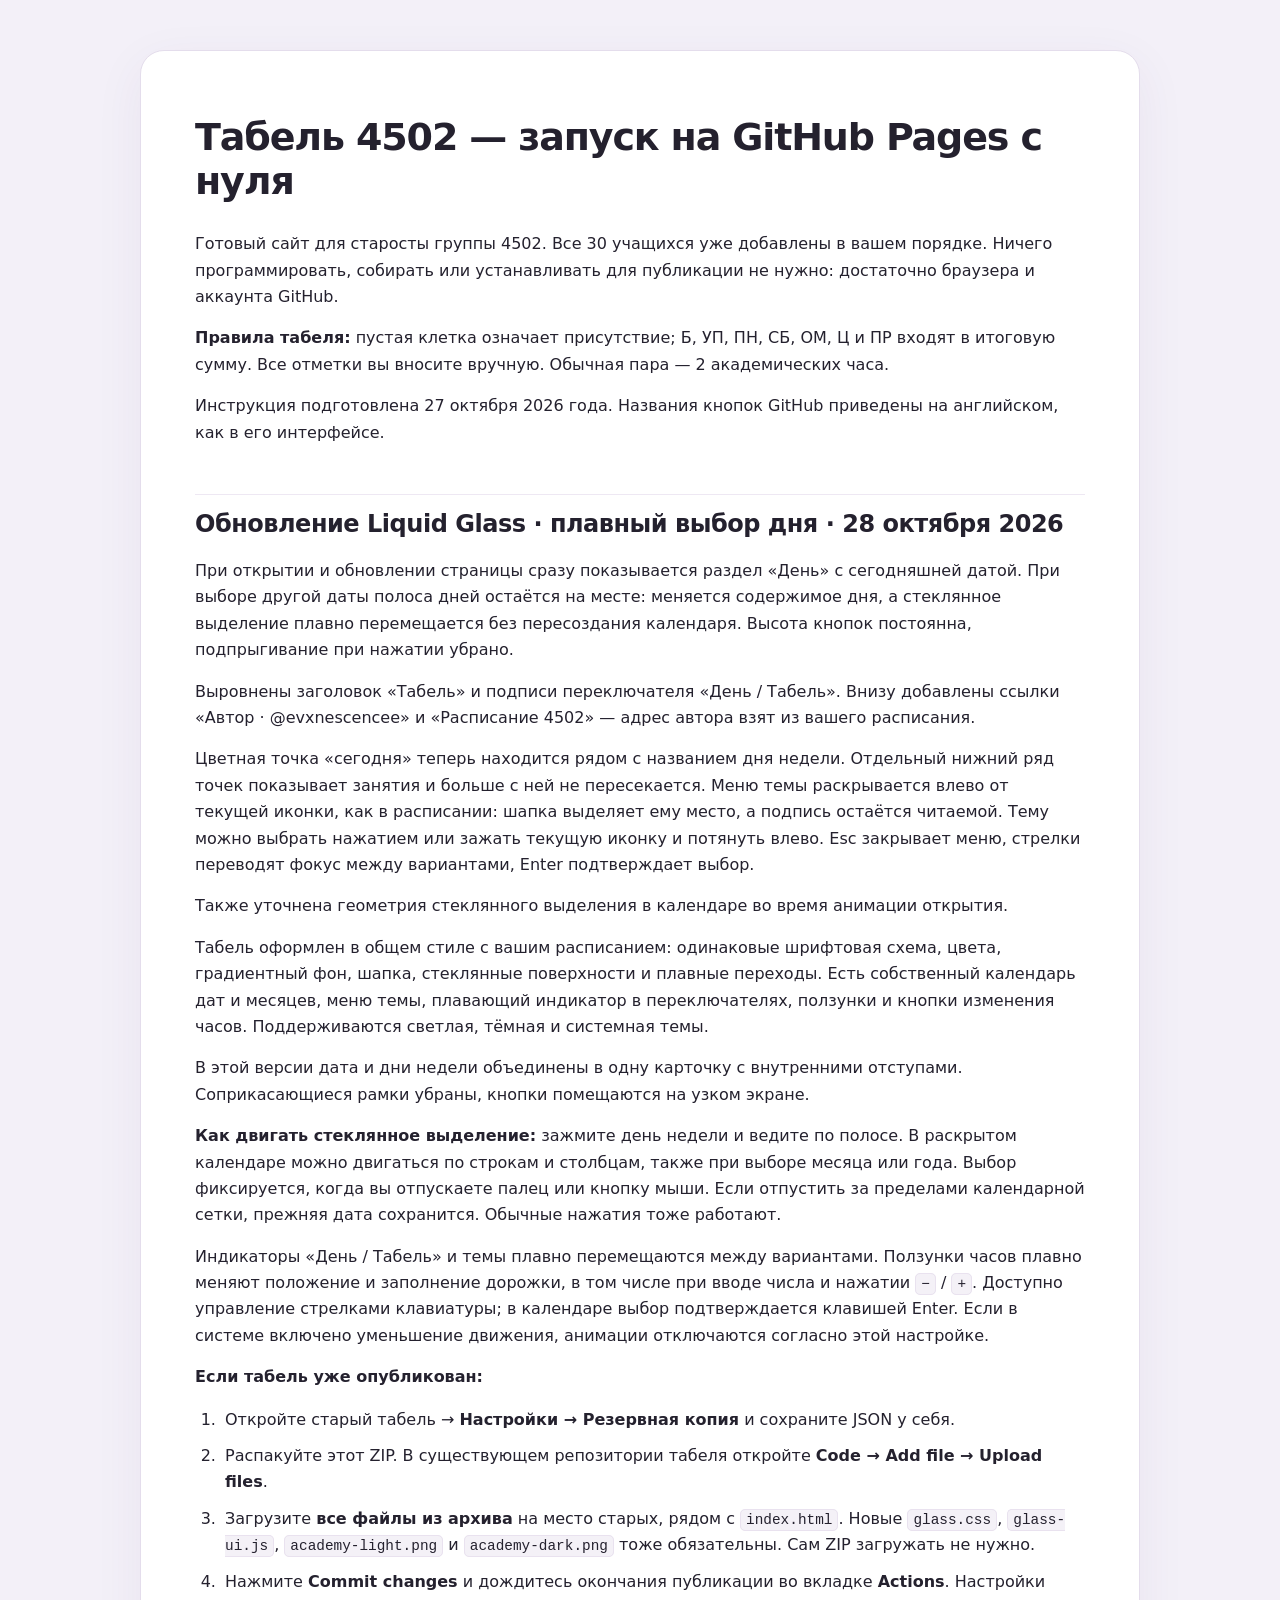
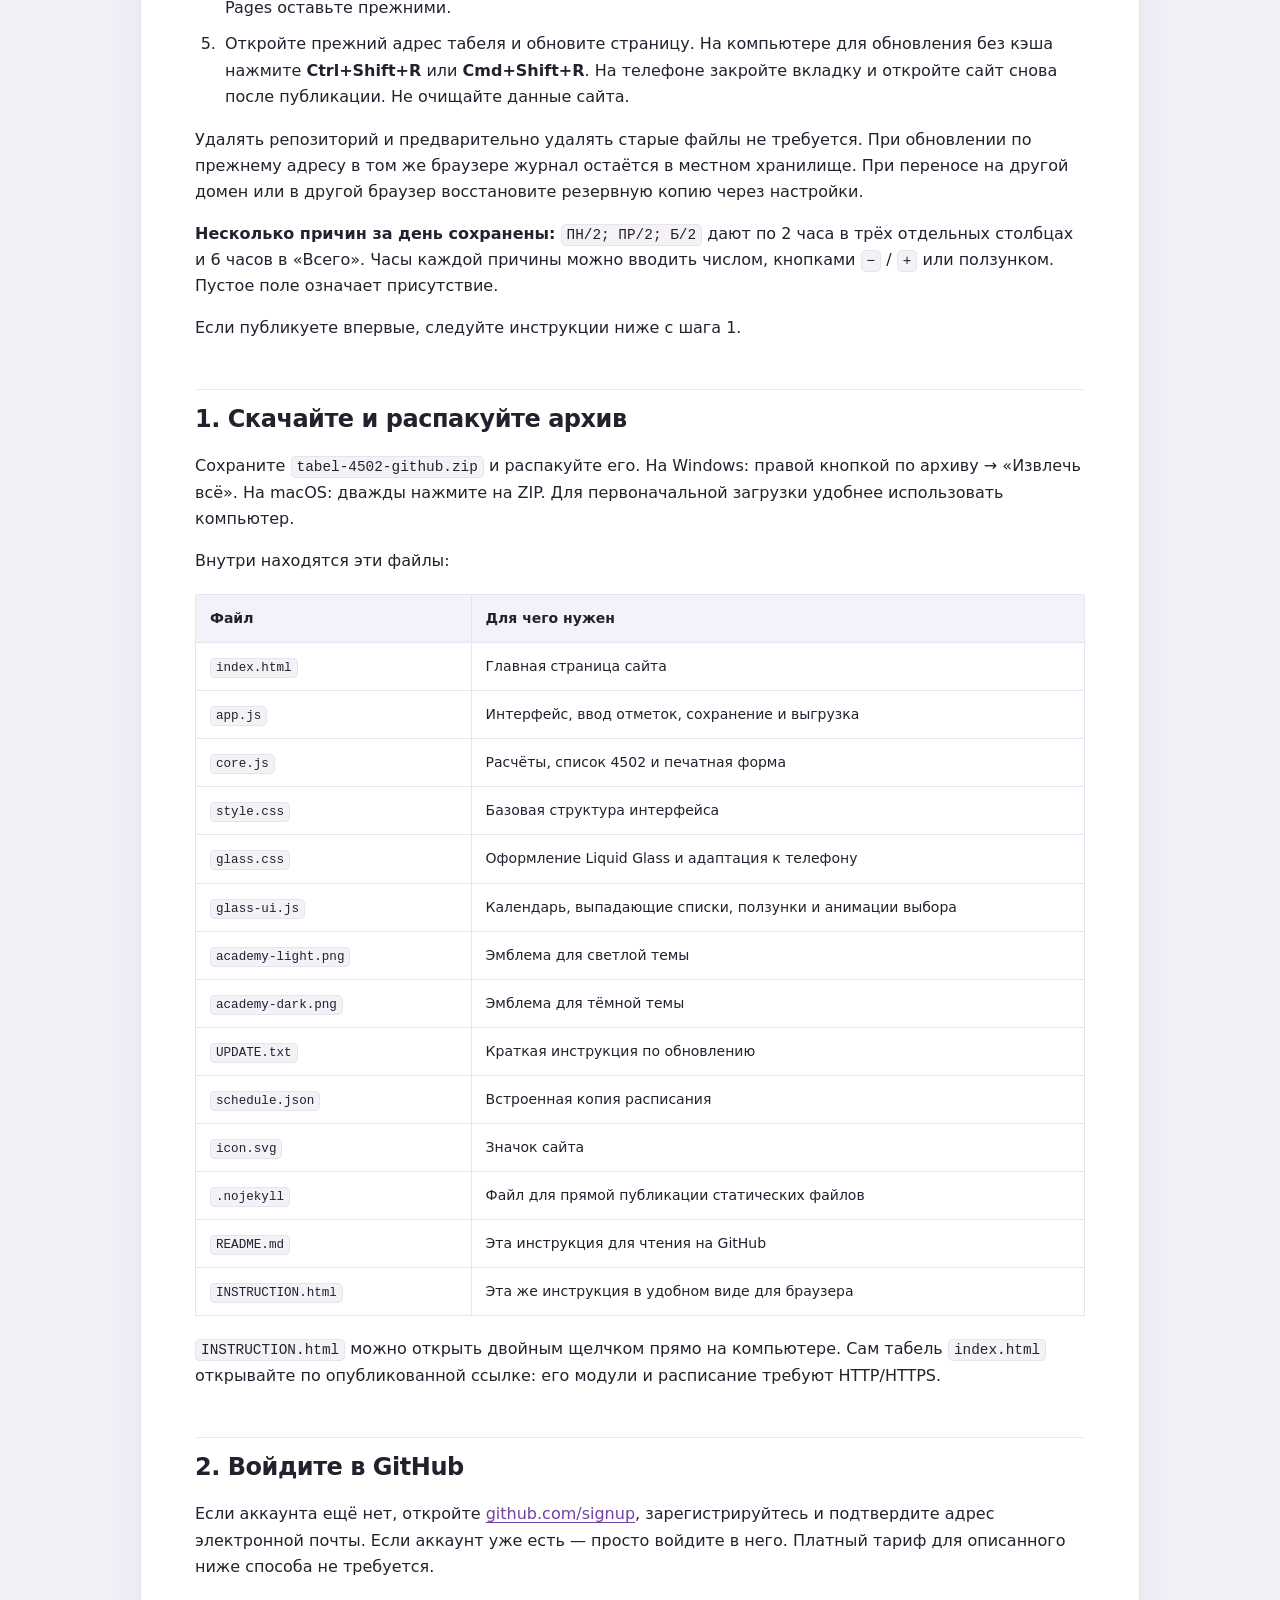
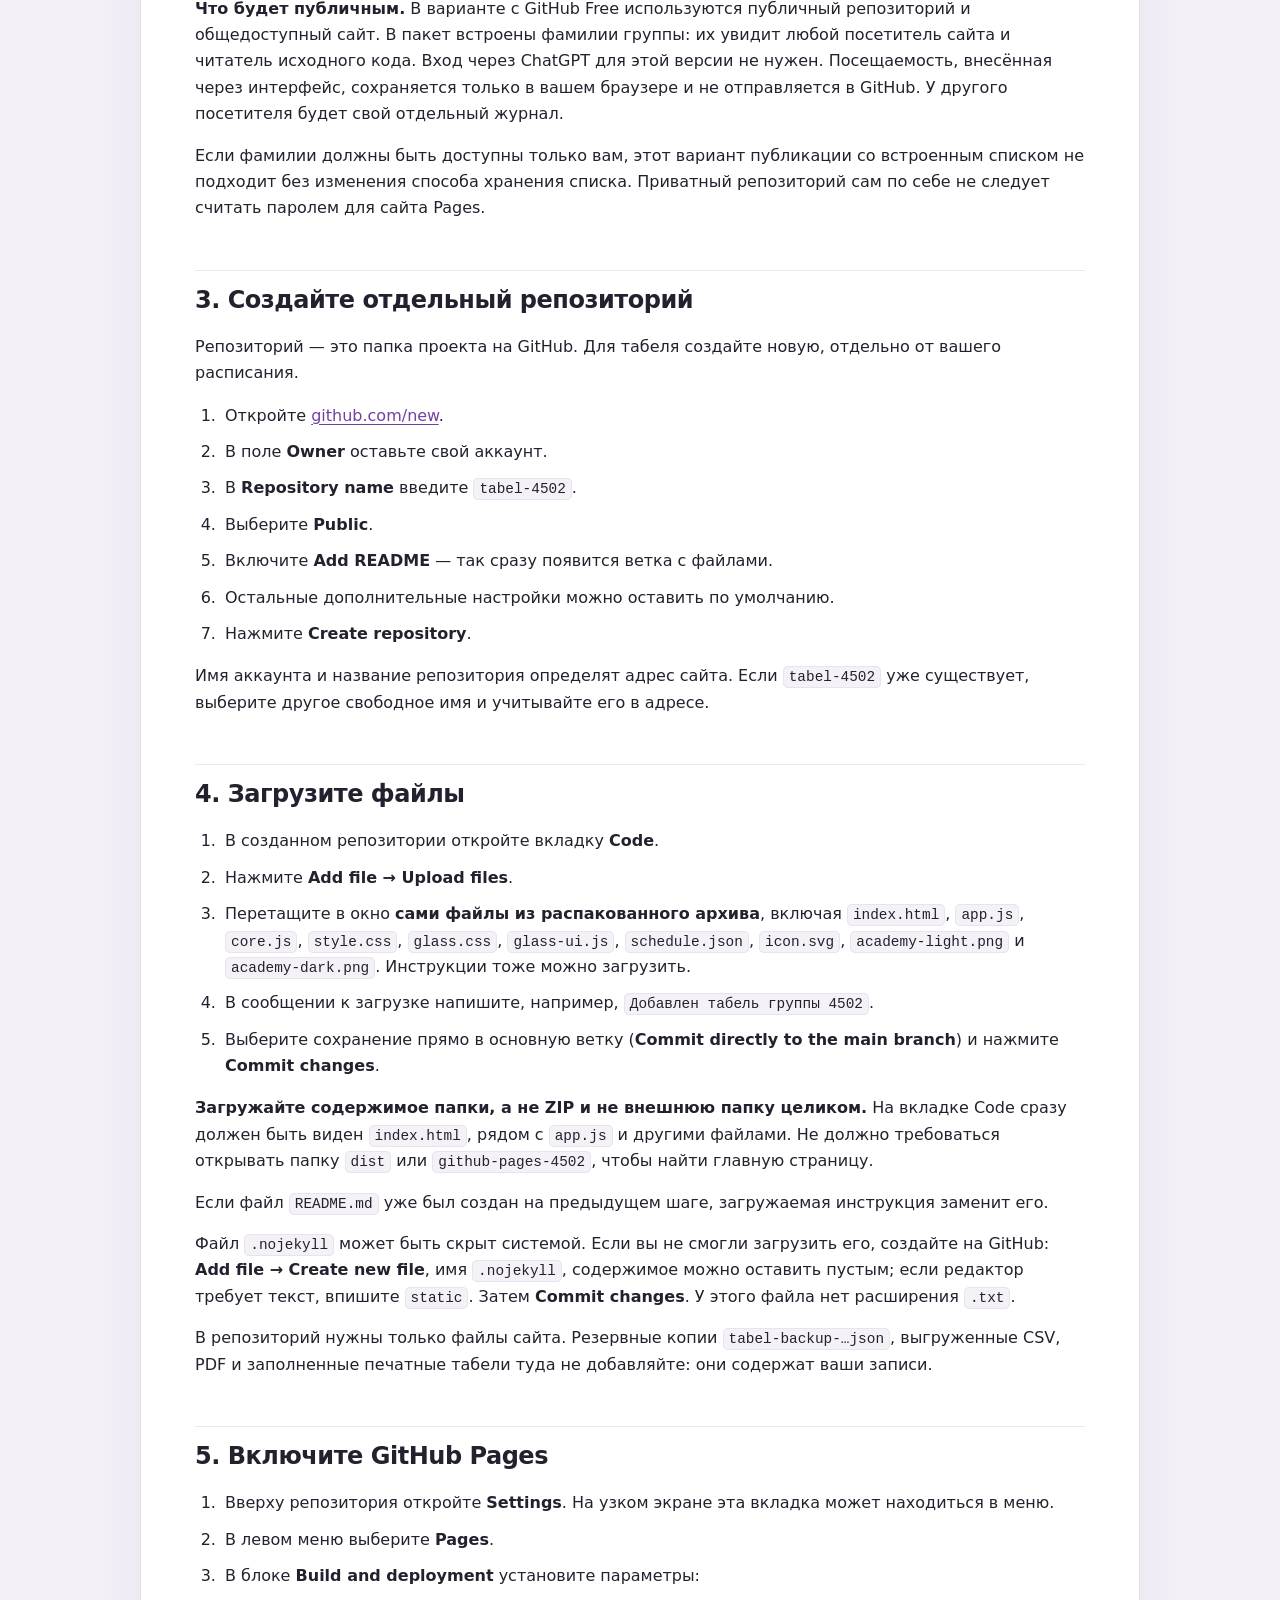
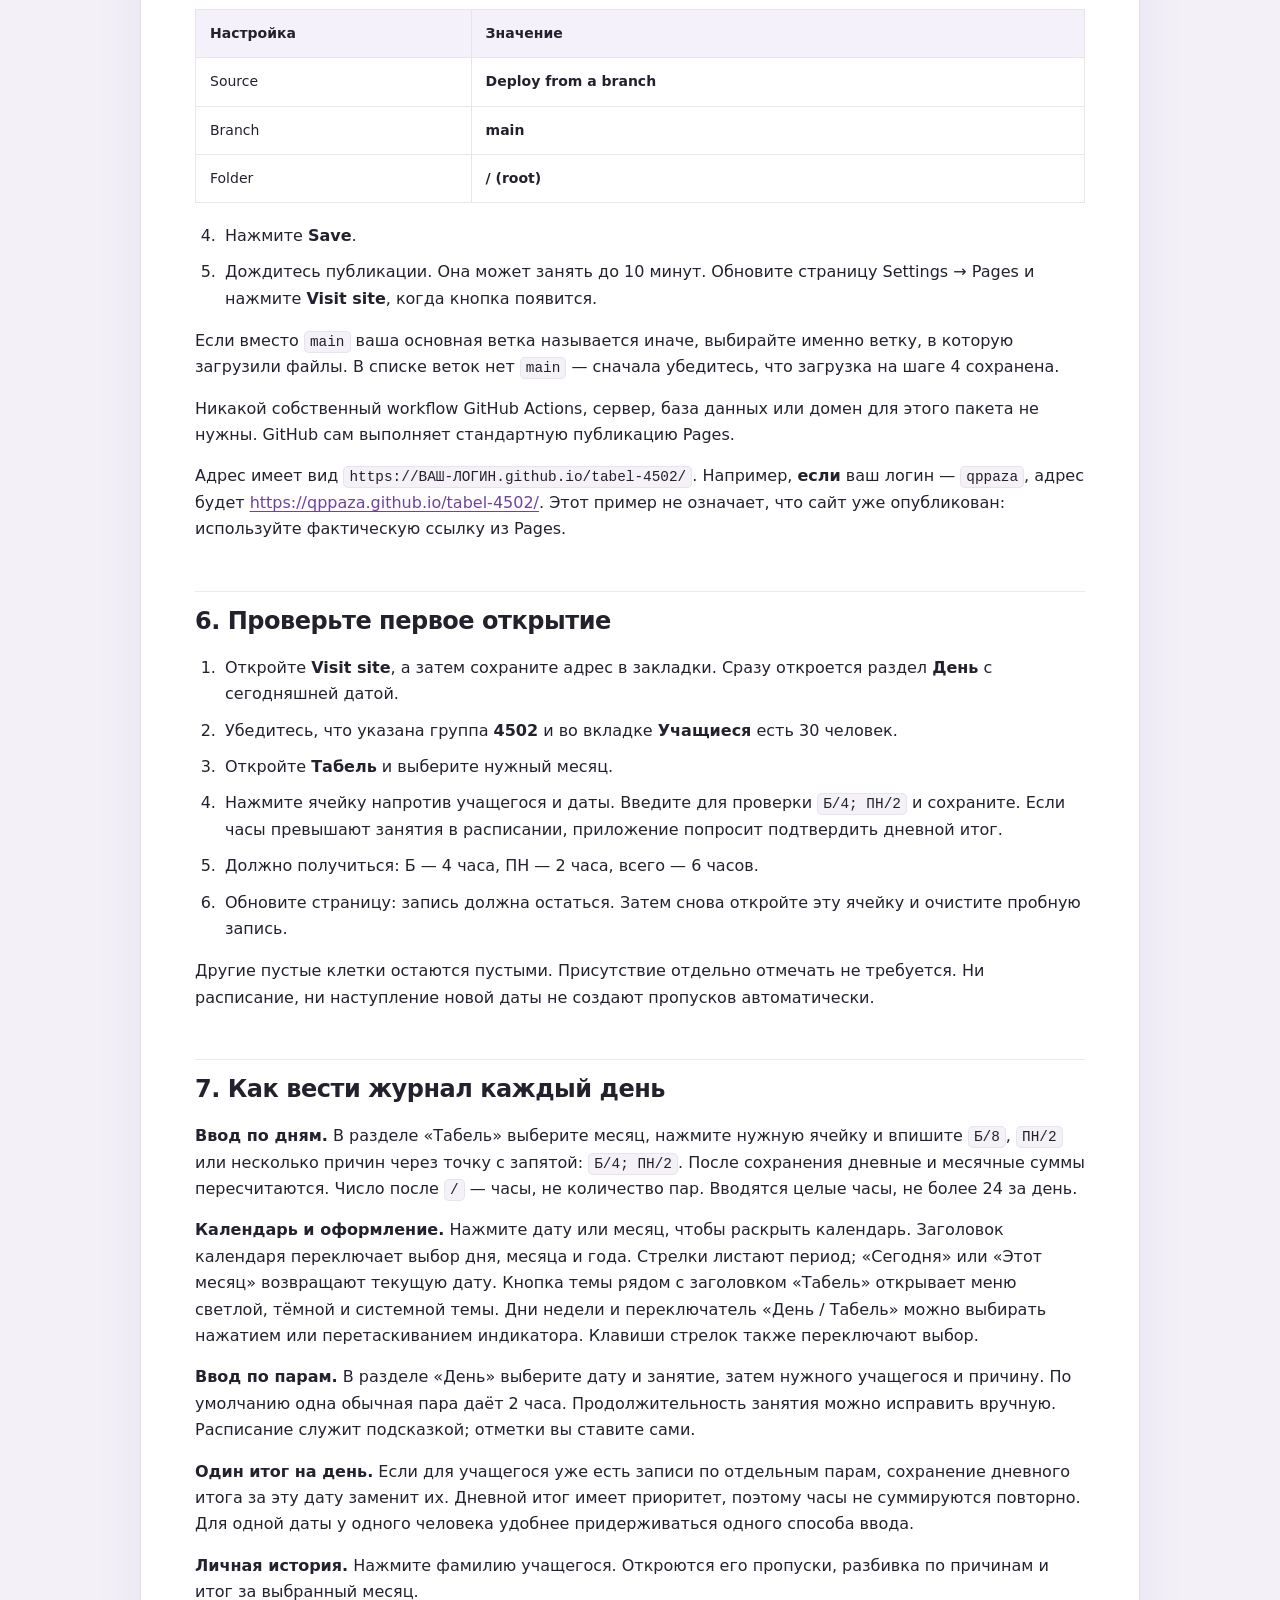
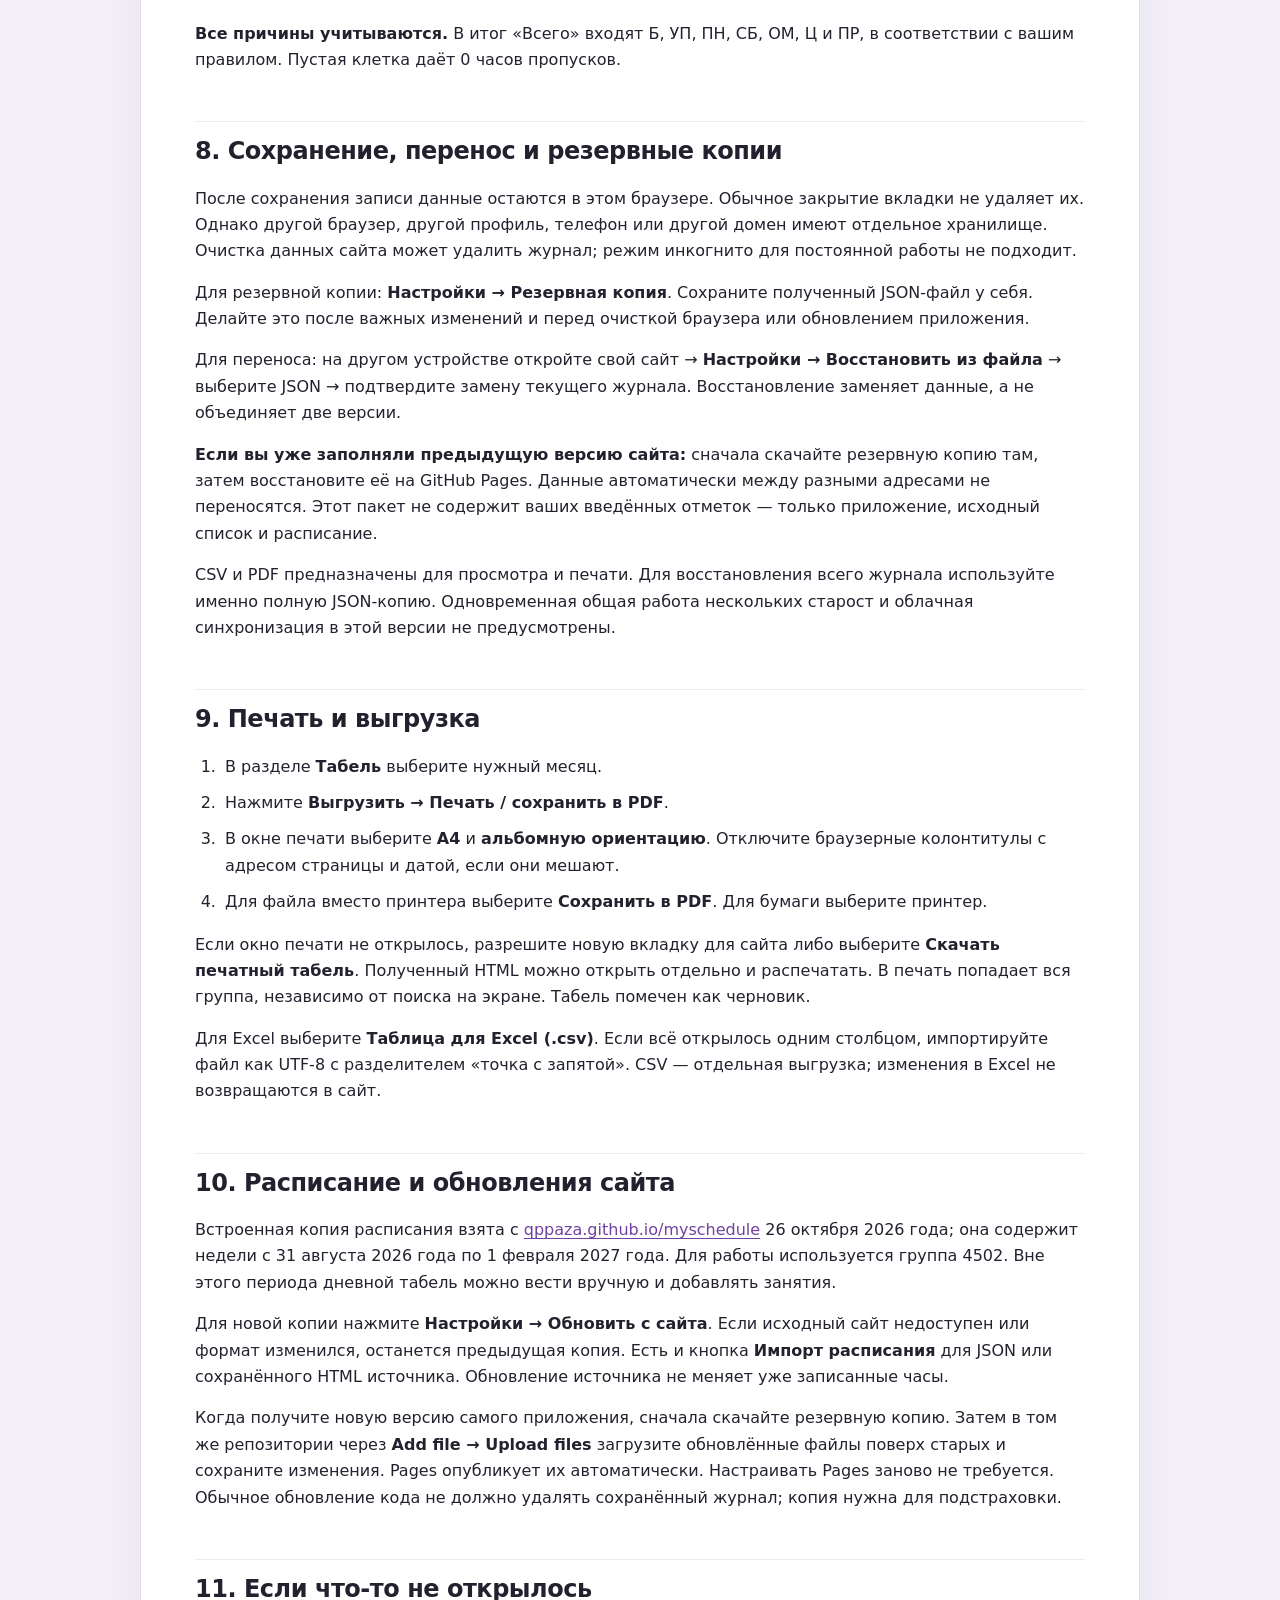
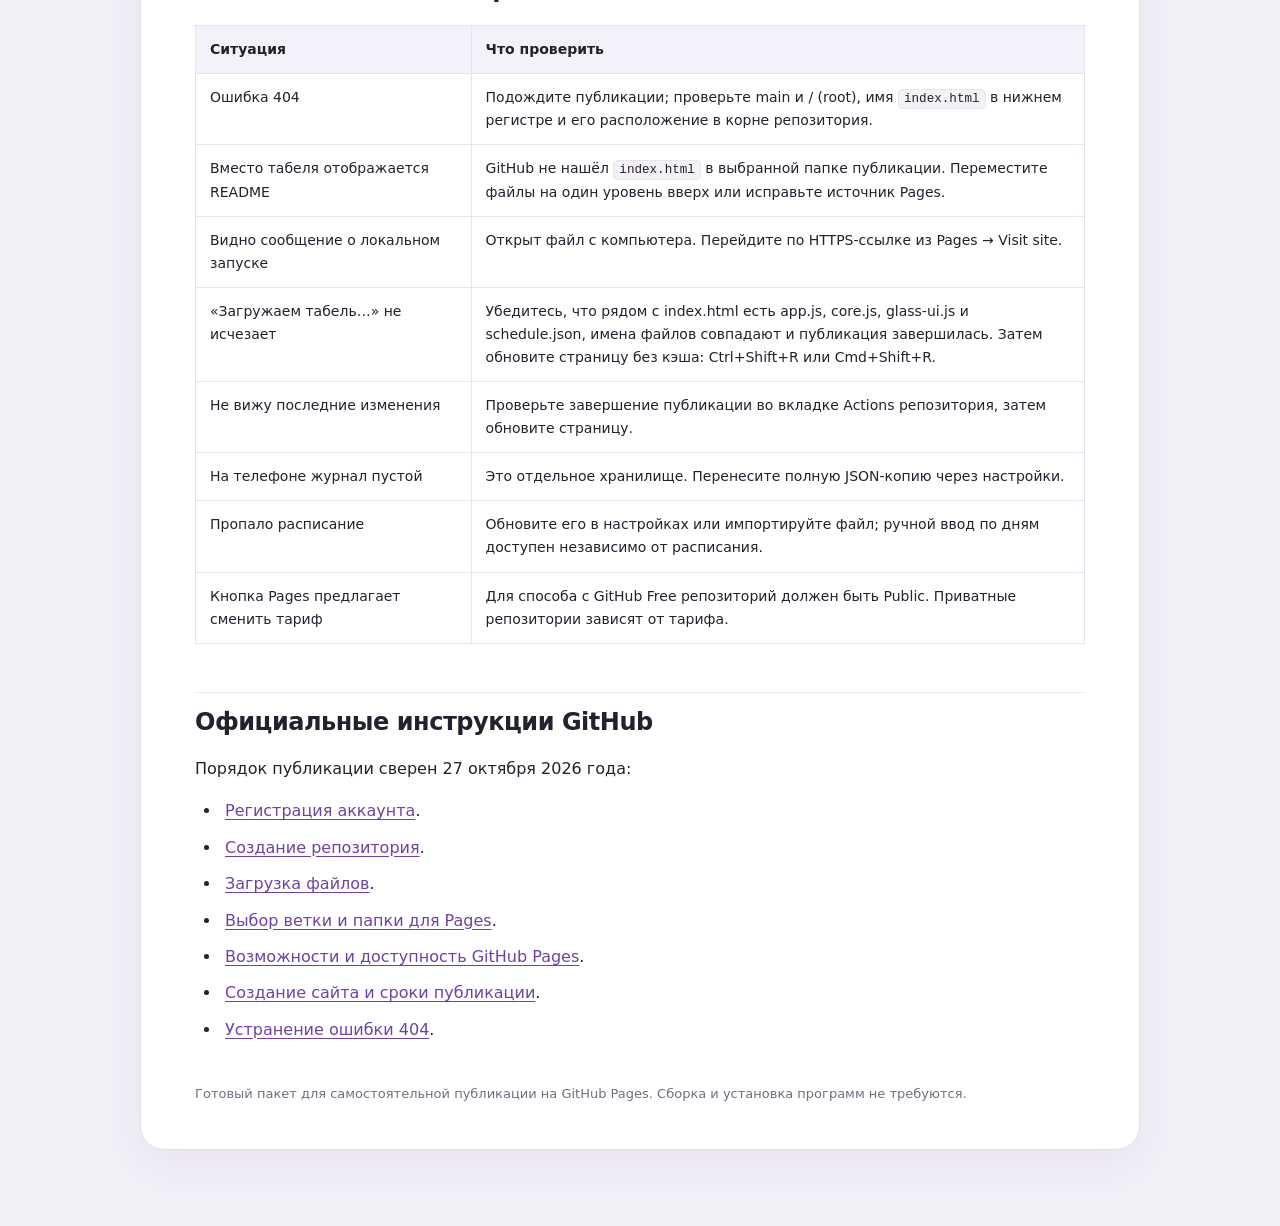
==== commit fed7e61c: "Add files via upload" ====
--- a/INSTRUCTION.html
+++ b/INSTRUCTION.html
@@ -1 +1 @@
-<!doctype html><html lang="ru"><head><meta charset="utf-8"><meta name="viewport" content="width=device-width,initial-scale=1"><title>Табель 4502 — инструкция для GitHub Pages</title><style>*{box-sizing:border-box}html{scroll-behavior:smooth}body{margin:0;background:#f3f0f8;color:#24212e;font:16px/1.65 system-ui,-apple-system,BlinkMacSystemFont,"Segoe UI",sans-serif}main{max-width:1000px;margin:50px auto;padding:44px 54px;background:#fff;border:1px solid #e4ddec;border-radius:24px;box-shadow:0 14px 50px #4b2c7210}.badge{display:inline-block;color:#71459c;background:#f1e9fa;padding:5px 13px;border-radius:20px;font-size:13px;font-weight:700;letter-spacing:.03em}h1{font-size:38px;line-height:1.16;letter-spacing:-.03em;margin:20px 0 28px}h2{font-size:24px;line-height:1.3;letter-spacing:-.02em;margin:48px 0 18px;padding-top:14px;border-top:1px solid #eee8f3;scroll-margin-top:20px}p{margin:15px 0}a{color:#7041a1;text-underline-offset:3px}strong{font-weight:650}code{font:0.9em ui-monospace,SFMono-Regular,Consolas,monospace;background:#f4f1f7;border:1px solid #e9e2ef;border-radius:5px;padding:2px 5px;overflow-wrap:anywhere}li{padding-left:4px;margin:10px 0}ol,ul{padding-left:26px}.table-wrap{overflow-x:auto;margin:20px 0}table{width:100%;border-collapse:collapse;font-size:14px}th,td{text-align:left;vertical-align:top;padding:12px 14px;border:1px solid #e9e2ef}th{background:#f5f1fa;font-weight:650}th:first-child,td:first-child{width:31%}details{background:#f7f4fb;border:1px solid #e9e1f1;border-radius:13px;padding:14px 18px;margin:24px 0}summary{cursor:pointer;font-weight:650}nav{display:grid;grid-template-columns:1fr 1fr;gap:8px 20px;font-size:14px;margin:12px 0}footer{font-size:13px;color:#766b81;margin-top:40px}.print{float:right;padding:7px 14px;border-radius:9px;border:1px solid #dcd1e8;background:white;color:#634081;cursor:pointer}p,li,a{overflow-wrap:break-word}@media(max-width:650px){main{margin:12px;padding:26px 22px;border-radius:17px}h1{font-size:29px}h2{font-size:22px}body{font-size:15px}nav{grid-template-columns:1fr}.print{float:none;margin-bottom:16px;display:block}}@media print{body{background:white;font-size:10pt}main{border:0;box-shadow:none;margin:0;padding:0;max-width:none}h1{font-size:24pt}h2{font-size:16pt;break-after:avoid}.print,details{display:none}tr{break-inside:avoid}a{color:#222}table{font-size:9pt}@page{size:A4;margin:16mm}}</style></head><body><main><h1>Табель 4502 — запуск на GitHub Pages с нуля</h1><p>Готовый сайт для старосты группы 4502. Все 30 учащихся уже добавлены в вашем порядке. Ничего программировать, собирать или устанавливать для публикации не нужно: достаточно браузера и аккаунта GitHub.</p><p><strong>Правила табеля:</strong> пустая клетка означает присутствие; Б, УП, ПН, СБ, ОМ, Ц и ПР входят в итоговую сумму. Все отметки вы вносите вручную. Обычная пара — 2 академических часа.</p><p>Инструкция подготовлена 27 октября 2026 года. Названия кнопок GitHub приведены на английском, как в его интерфейсе.</p><h2>Обновление Liquid Glass · индикаторы и выбор темы · 28 октября 2026</h2><p>Цветная точка «сегодня» теперь находится рядом с названием дня недели. Отдельный нижний ряд точек показывает занятия и больше с ней не пересекается. Меню темы раскрывается влево от текущей иконки, как в расписании: шапка выделяет ему место, а подпись остаётся читаемой. Тему можно выбрать нажатием или зажать текущую иконку и потянуть влево. Esc закрывает меню, стрелки переводят фокус между вариантами, Enter подтверждает выбор.</p><p>Также уточнена геометрия стеклянного выделения в календаре во время анимации открытия.</p><p>Табель оформлен в общем стиле с вашим расписанием: одинаковые шрифтовая схема, цвета, градиентный фон, шапка, стеклянные поверхности и плавные переходы. Есть собственный календарь дат и месяцев, меню темы, плавающий индикатор в переключателях, ползунки и кнопки изменения часов. Поддерживаются светлая, тёмная и системная темы.</p><p>В этой версии дата и дни недели объединены в одну карточку с внутренними отступами. Соприкасающиеся рамки убраны, кнопки помещаются на узком экране.</p><p><strong>Как двигать стеклянное выделение:</strong> зажмите день недели и ведите по полосе. В раскрытом календаре можно двигаться по строкам и столбцам, также при выборе месяца или года. Выбор фиксируется, когда вы отпускаете палец или кнопку мыши. Если отпустить за пределами календарной сетки, прежняя дата сохранится. Обычные нажатия тоже работают.</p><p>Индикаторы «День / Табель» и темы плавно перемещаются между вариантами. Ползунки часов плавно меняют положение и заполнение дорожки, в том числе при вводе числа и нажатии <code>−</code> / <code>+</code>. Доступно управление стрелками клавиатуры; в календаре выбор подтверждается клавишей Enter. Если в системе включено уменьшение движения, анимации отключаются согласно этой настройке.</p><p><strong>Если табель уже опубликован:</strong></p><ol start="1"><li>Откройте старый табель → <strong>Настройки → Резервная копия</strong> и сохраните JSON у себя.</li><li>Распакуйте этот ZIP. В существующем репозитории табеля откройте <strong>Code → Add file → Upload files</strong>.</li><li>Загрузите <strong>все файлы из архива</strong> на место старых, рядом с <code>index.html</code>. Новые <code>glass.css</code>, <code>glass-ui.js</code>, <code>academy-light.png</code> и <code>academy-dark.png</code> тоже обязательны. Сам ZIP загружать не нужно.</li><li>Нажмите <strong>Commit changes</strong> и дождитесь окончания публикации во вкладке <strong>Actions</strong>. Настройки Pages оставьте прежними.</li><li>Откройте прежний адрес табеля и обновите страницу. На компьютере для обновления без кэша нажмите <strong>Ctrl+Shift+R</strong> или <strong>Cmd+Shift+R</strong>. На телефоне закройте вкладку и откройте сайт снова после публикации. Не очищайте данные сайта.</li></ol><p>Удалять репозиторий и предварительно удалять старые файлы не требуется. При обновлении по прежнему адресу в том же браузере журнал остаётся в местном хранилище. При переносе на другой домен или в другой браузер восстановите резервную копию через настройки.</p><p><strong>Несколько причин за день сохранены:</strong> <code>ПН/2; ПР/2; Б/2</code> дают по 2 часа в трёх отдельных столбцах и 6 часов в «Всего». Часы каждой причины можно вводить числом, кнопками <code>−</code> / <code>+</code> или ползунком. Пустое поле означает присутствие.</p><p>Если публикуете впервые, следуйте инструкции ниже с шага 1.</p><h2 id="step-1">1. Скачайте и распакуйте архив</h2><p>Сохраните <code>tabel-4502-github.zip</code> и распакуйте его. На Windows: правой кнопкой по архиву → «Извлечь всё». На macOS: дважды нажмите на ZIP. Для первоначальной загрузки удобнее использовать компьютер.</p><p>Внутри находятся эти файлы:</p><div class="table-wrap"><table><thead><tr><th>Файл</th><th>Для чего нужен</th></tr></thead><tbody><tr><td><code>index.html</code></td><td>Главная страница сайта</td></tr><tr><td><code>app.js</code></td><td>Интерфейс, ввод отметок, сохранение и выгрузка</td></tr><tr><td><code>core.js</code></td><td>Расчёты, список 4502 и печатная форма</td></tr><tr><td><code>style.css</code></td><td>Базовая структура интерфейса</td></tr><tr><td><code>glass.css</code></td><td>Оформление Liquid Glass и адаптация к телефону</td></tr><tr><td><code>glass-ui.js</code></td><td>Календарь, выпадающие списки, ползунки и анимации выбора</td></tr><tr><td><code>academy-light.png</code></td><td>Эмблема для светлой темы</td></tr><tr><td><code>academy-dark.png</code></td><td>Эмблема для тёмной темы</td></tr><tr><td><code>UPDATE.txt</code></td><td>Краткая инструкция по обновлению</td></tr><tr><td><code>schedule.json</code></td><td>Встроенная копия расписания</td></tr><tr><td><code>icon.svg</code></td><td>Значок сайта</td></tr><tr><td><code>.nojekyll</code></td><td>Файл для прямой публикации статических файлов</td></tr><tr><td><code>README.md</code></td><td>Эта инструкция для чтения на GitHub</td></tr><tr><td><code>INSTRUCTION.html</code></td><td>Эта же инструкция в удобном виде для браузера</td></tr></tbody></table></div><p><code>INSTRUCTION.html</code> можно открыть двойным щелчком прямо на компьютере. Сам табель <code>index.html</code> открывайте по опубликованной ссылке: его модули и расписание требуют HTTP/HTTPS.</p><h2 id="step-2">2. Войдите в GitHub</h2><p>Если аккаунта ещё нет, откройте <a href="https://github.com/signup">github.com/signup</a>, зарегистрируйтесь и подтвердите адрес электронной почты. Если аккаунт уже есть — просто войдите в него. Платный тариф для описанного ниже способа не требуется.</p><p><strong>Что будет публичным.</strong> В варианте с GitHub Free используются публичный репозиторий и общедоступный сайт. В пакет встроены фамилии группы: их увидит любой посетитель сайта и читатель исходного кода. Вход через ChatGPT для этой версии не нужен. Посещаемость, внесённая через интерфейс, сохраняется только в вашем браузере и не отправляется в GitHub. У другого посетителя будет свой отдельный журнал.</p><p>Если фамилии должны быть доступны только вам, этот вариант публикации со встроенным списком не подходит без изменения способа хранения списка. Приватный репозиторий сам по себе не следует считать паролем для сайта Pages.</p><h2 id="step-3">3. Создайте отдельный репозиторий</h2><p>Репозиторий — это папка проекта на GitHub. Для табеля создайте новую, отдельно от вашего расписания.</p><ol start="1"><li>Откройте <a href="https://github.com/new">github.com/new</a>.</li><li>В поле <strong>Owner</strong> оставьте свой аккаунт.</li><li>В <strong>Repository name</strong> введите <code>tabel-4502</code>.</li><li>Выберите <strong>Public</strong>.</li><li>Включите <strong>Add README</strong> — так сразу появится ветка с файлами.</li><li>Остальные дополнительные настройки можно оставить по умолчанию.</li><li>Нажмите <strong>Create repository</strong>.</li></ol><p>Имя аккаунта и название репозитория определят адрес сайта. Если <code>tabel-4502</code> уже существует, выберите другое свободное имя и учитывайте его в адресе.</p><h2 id="step-4">4. Загрузите файлы</h2><ol start="1"><li>В созданном репозитории откройте вкладку <strong>Code</strong>.</li><li>Нажмите <strong>Add file → Upload files</strong>.</li><li>Перетащите в окно <strong>сами файлы из распакованного архива</strong>, включая <code>index.html</code>, <code>app.js</code>, <code>core.js</code>, <code>style.css</code>, <code>glass.css</code>, <code>glass-ui.js</code>, <code>schedule.json</code>, <code>icon.svg</code>, <code>academy-light.png</code> и <code>academy-dark.png</code>. Инструкции тоже можно загрузить.</li><li>В сообщении к загрузке напишите, например, <code>Добавлен табель группы 4502</code>.</li><li>Выберите сохранение прямо в основную ветку (<strong>Commit directly to the main branch</strong>) и нажмите <strong>Commit changes</strong>.</li></ol><p><strong>Загружайте содержимое папки, а не ZIP и не внешнюю папку целиком.</strong> На вкладке Code сразу должен быть виден <code>index.html</code>, рядом с <code>app.js</code> и другими файлами. Не должно требоваться открывать папку <code>dist</code> или <code>github-pages-4502</code>, чтобы найти главную страницу.</p><p>Если файл <code>README.md</code> уже был создан на предыдущем шаге, загружаемая инструкция заменит его.</p><p>Файл <code>.nojekyll</code> может быть скрыт системой. Если вы не смогли загрузить его, создайте на GitHub: <strong>Add file → Create new file</strong>, имя <code>.nojekyll</code>, содержимое можно оставить пустым; если редактор требует текст, впишите <code>static</code>. Затем <strong>Commit changes</strong>. У этого файла нет расширения <code>.txt</code>.</p><p>В репозиторий нужны только файлы сайта. Резервные копии <code>tabel-backup-…json</code>, выгруженные CSV, PDF и заполненные печатные табели туда не добавляйте: они содержат ваши записи.</p><h2 id="step-5">5. Включите GitHub Pages</h2><ol start="1"><li>Вверху репозитория откройте <strong>Settings</strong>. На узком экране эта вкладка может находиться в меню.</li><li>В левом меню выберите <strong>Pages</strong>.</li><li>В блоке <strong>Build and deployment</strong> установите параметры:</li></ol><div class="table-wrap"><table><thead><tr><th>Настройка</th><th>Значение</th></tr></thead><tbody><tr><td>Source</td><td><strong>Deploy from a branch</strong></td></tr><tr><td>Branch</td><td><strong>main</strong></td></tr><tr><td>Folder</td><td><strong>/ (root)</strong></td></tr></tbody></table></div><ol start="4"><li>Нажмите <strong>Save</strong>.</li><li>Дождитесь публикации. Она может занять до 10 минут. Обновите страницу Settings → Pages и нажмите <strong>Visit site</strong>, когда кнопка появится.</li></ol><p>Если вместо <code>main</code> ваша основная ветка называется иначе, выбирайте именно ветку, в которую загрузили файлы. В списке веток нет <code>main</code> — сначала убедитесь, что загрузка на шаге 4 сохранена.</p><p>Никакой собственный workflow GitHub Actions, сервер, база данных или домен для этого пакета не нужны. GitHub сам выполняет стандартную публикацию Pages.</p><p>Адрес имеет вид <code>https://ВАШ-ЛОГИН.github.io/tabel-4502/</code>. Например, <strong>если</strong> ваш логин — <code>qppaza</code>, адрес будет <a href="https://qppaza.github.io/tabel-4502/">https://qppaza.github.io/tabel-4502/</a>. Этот пример не означает, что сайт уже опубликован: используйте фактическую ссылку из Pages.</p><h2 id="step-6">6. Проверьте первое открытие</h2><ol start="1"><li>Откройте <strong>Visit site</strong>, а затем сохраните адрес в закладки.</li><li>Убедитесь, что указана группа <strong>4502</strong> и во вкладке <strong>Учащиеся</strong> есть 30 человек.</li><li>Откройте <strong>Табель</strong> и выберите нужный месяц.</li><li>Нажмите ячейку напротив учащегося и даты. Введите для проверки <code>Б/4; ПН/2</code> и сохраните. Если часы превышают занятия в расписании, приложение попросит подтвердить дневной итог.</li><li>Должно получиться: Б — 4 часа, ПН — 2 часа, всего — 6 часов.</li><li>Обновите страницу: запись должна остаться. Затем снова откройте эту ячейку и очистите пробную запись.</li></ol><p>Другие пустые клетки остаются пустыми. Присутствие отдельно отмечать не требуется. Ни расписание, ни наступление новой даты не создают пропусков автоматически.</p><h2 id="step-7">7. Как вести журнал каждый день</h2><p><strong>Ввод по дням.</strong> В разделе «Табель» выберите месяц, нажмите нужную ячейку и впишите <code>Б/8</code>, <code>ПН/2</code> или несколько причин через точку с запятой: <code>Б/4; ПН/2</code>. После сохранения дневные и месячные суммы пересчитаются. Число после <code>/</code> — часы, не количество пар. Вводятся целые часы, не более 24 за день.</p><p><strong>Календарь и оформление.</strong> Нажмите дату или месяц, чтобы раскрыть календарь. Заголовок календаря переключает выбор дня, месяца и года. Стрелки листают период; «Сегодня» или «Этот месяц» возвращают текущую дату. Кнопка темы рядом с заголовком «Табель» открывает меню светлой, тёмной и системной темы. Дни недели и переключатель «День / Табель» можно выбирать нажатием или перетаскиванием индикатора. Клавиши стрелок также переключают выбор.</p><p><strong>Ввод по парам.</strong> В разделе «День» выберите дату и занятие, затем нужного учащегося и причину. По умолчанию одна обычная пара даёт 2 часа. Продолжительность занятия можно исправить вручную. Расписание служит подсказкой; отметки вы ставите сами.</p><p><strong>Один итог на день.</strong> Если для учащегося уже есть записи по отдельным парам, сохранение дневного итога за эту дату заменит их. Дневной итог имеет приоритет, поэтому часы не суммируются повторно. Для одной даты у одного человека удобнее придерживаться одного способа ввода.</p><p><strong>Личная история.</strong> Нажмите фамилию учащегося. Откроются его пропуски, разбивка по причинам и итог за выбранный месяц.</p><p><strong>Все причины учитываются.</strong> В итог «Всего» входят Б, УП, ПН, СБ, ОМ, Ц и ПР, в соответствии с вашим правилом. Пустая клетка даёт 0 часов пропусков.</p><h2 id="step-8">8. Сохранение, перенос и резервные копии</h2><p>После сохранения записи данные остаются в этом браузере. Обычное закрытие вкладки не удаляет их. Однако другой браузер, другой профиль, телефон или другой домен имеют отдельное хранилище. Очистка данных сайта может удалить журнал; режим инкогнито для постоянной работы не подходит.</p><p>Для резервной копии: <strong>Настройки → Резервная копия</strong>. Сохраните полученный JSON-файл у себя. Делайте это после важных изменений и перед очисткой браузера или обновлением приложения.</p><p>Для переноса: на другом устройстве откройте свой сайт → <strong>Настройки → Восстановить из файла</strong> → выберите JSON → подтвердите замену текущего журнала. Восстановление заменяет данные, а не объединяет две версии.</p><p><strong>Если вы уже заполняли предыдущую версию сайта:</strong> сначала скачайте резервную копию там, затем восстановите её на GitHub Pages. Данные автоматически между разными адресами не переносятся. Этот пакет не содержит ваших введённых отметок — только приложение, исходный список и расписание.</p><p>CSV и PDF предназначены для просмотра и печати. Для восстановления всего журнала используйте именно полную JSON-копию. Одновременная общая работа нескольких старост и облачная синхронизация в этой версии не предусмотрены.</p><h2 id="step-9">9. Печать и выгрузка</h2><ol start="1"><li>В разделе <strong>Табель</strong> выберите нужный месяц.</li><li>Нажмите <strong>Выгрузить → Печать / сохранить в PDF</strong>.</li><li>В окне печати выберите <strong>А4</strong> и <strong>альбомную ориентацию</strong>. Отключите браузерные колонтитулы с адресом страницы и датой, если они мешают.</li><li>Для файла вместо принтера выберите <strong>Сохранить в PDF</strong>. Для бумаги выберите принтер.</li></ol><p>Если окно печати не открылось, разрешите новую вкладку для сайта либо выберите <strong>Скачать печатный табель</strong>. Полученный HTML можно открыть отдельно и распечатать. В печать попадает вся группа, независимо от поиска на экране. Табель помечен как черновик.</p><p>Для Excel выберите <strong>Таблица для Excel (.csv)</strong>. Если всё открылось одним столбцом, импортируйте файл как UTF-8 с разделителем «точка с запятой». CSV — отдельная выгрузка; изменения в Excel не возвращаются в сайт.</p><h2 id="step-10">10. Расписание и обновления сайта</h2><p>Встроенная копия расписания взята с <a href="https://qppaza.github.io/myschedule/">qppaza.github.io/myschedule</a> 26 октября 2026 года; она содержит недели с 31 августа 2026 года по 1 февраля 2027 года. Для работы используется группа 4502. Вне этого периода дневной табель можно вести вручную и добавлять занятия.</p><p>Для новой копии нажмите <strong>Настройки → Обновить с сайта</strong>. Если исходный сайт недоступен или формат изменился, останется предыдущая копия. Есть и кнопка <strong>Импорт расписания</strong> для JSON или сохранённого HTML источника. Обновление источника не меняет уже записанные часы.</p><p>Когда получите новую версию самого приложения, сначала скачайте резервную копию. Затем в том же репозитории через <strong>Add file → Upload files</strong> загрузите обновлённые файлы поверх старых и сохраните изменения. Pages опубликует их автоматически. Настраивать Pages заново не требуется. Обычное обновление кода не должно удалять сохранённый журнал; копия нужна для подстраховки.</p><h2 id="step-11">11. Если что-то не открылось</h2><div class="table-wrap"><table><thead><tr><th>Ситуация</th><th>Что проверить</th></tr></thead><tbody><tr><td>Ошибка 404</td><td>Подождите публикации; проверьте main и / (root), имя <code>index.html</code> в нижнем регистре и его расположение в корне репозитория.</td></tr><tr><td>Вместо табеля отображается README</td><td>GitHub не нашёл <code>index.html</code> в выбранной папке публикации. Переместите файлы на один уровень вверх или исправьте источник Pages.</td></tr><tr><td>Видно сообщение о локальном запуске</td><td>Открыт файл с компьютера. Перейдите по HTTPS-ссылке из Pages → Visit site.</td></tr><tr><td>«Загружаем табель…» не исчезает</td><td>Убедитесь, что рядом с index.html есть app.js, core.js, glass-ui.js и schedule.json, имена файлов совпадают и публикация завершилась. Затем обновите страницу без кэша: Ctrl+Shift+R или Cmd+Shift+R.</td></tr><tr><td>Не вижу последние изменения</td><td>Проверьте завершение публикации во вкладке Actions репозитория, затем обновите страницу.</td></tr><tr><td>На телефоне журнал пустой</td><td>Это отдельное хранилище. Перенесите полную JSON-копию через настройки.</td></tr><tr><td>Пропало расписание</td><td>Обновите его в настройках или импортируйте файл; ручной ввод по дням доступен независимо от расписания.</td></tr><tr><td>Кнопка Pages предлагает сменить тариф</td><td>Для способа с GitHub Free репозиторий должен быть Public. Приватные репозитории зависят от тарифа.</td></tr></tbody></table></div><h2>Официальные инструкции GitHub</h2><p>Порядок публикации сверен 27 октября 2026 года:</p><ul><li><a href="https://docs.github.com/en/account-and-profile/how-tos/account-management/creating-an-account-on-github">Регистрация аккаунта</a>.</li><li><a href="https://docs.github.com/en/repositories/creating-and-managing-repositories/creating-a-new-repository">Создание репозитория</a>.</li><li><a href="https://docs.github.com/en/repositories/working-with-files/managing-files/adding-a-file-to-a-repository">Загрузка файлов</a>.</li><li><a href="https://docs.github.com/en/pages/getting-started-with-github-pages/configuring-a-publishing-source-for-your-github-pages-site">Выбор ветки и папки для Pages</a>.</li><li><a href="https://docs.github.com/en/pages/getting-started-with-github-pages/what-is-github-pages">Возможности и доступность GitHub Pages</a>.</li><li><a href="https://docs.github.com/en/pages/getting-started-with-github-pages/creating-a-github-pages-site">Создание сайта и сроки публикации</a>.</li><li><a href="https://docs.github.com/en/pages/getting-started-with-github-pages/troubleshooting-404-errors-for-github-pages-sites">Устранение ошибки 404</a>.</li></ul><footer>Готовый пакет для самостоятельной публикации на GitHub Pages. Сборка и установка программ не требуются.</footer></main></body></html>+<!doctype html><html lang="ru"><head><meta charset="utf-8"><meta name="viewport" content="width=device-width,initial-scale=1"><title>Табель 4502 — инструкция для GitHub Pages</title><style>*{box-sizing:border-box}html{scroll-behavior:smooth}body{margin:0;background:#f3f0f8;color:#24212e;font:16px/1.65 system-ui,-apple-system,BlinkMacSystemFont,"Segoe UI",sans-serif}main{max-width:1000px;margin:50px auto;padding:44px 54px;background:#fff;border:1px solid #e4ddec;border-radius:24px;box-shadow:0 14px 50px #4b2c7210}.badge{display:inline-block;color:#71459c;background:#f1e9fa;padding:5px 13px;border-radius:20px;font-size:13px;font-weight:700;letter-spacing:.03em}h1{font-size:38px;line-height:1.16;letter-spacing:-.03em;margin:20px 0 28px}h2{font-size:24px;line-height:1.3;letter-spacing:-.02em;margin:48px 0 18px;padding-top:14px;border-top:1px solid #eee8f3;scroll-margin-top:20px}p{margin:15px 0}a{color:#7041a1;text-underline-offset:3px}strong{font-weight:650}code{font:0.9em ui-monospace,SFMono-Regular,Consolas,monospace;background:#f4f1f7;border:1px solid #e9e2ef;border-radius:5px;padding:2px 5px;overflow-wrap:anywhere}li{padding-left:4px;margin:10px 0}ol,ul{padding-left:26px}.table-wrap{overflow-x:auto;margin:20px 0}table{width:100%;border-collapse:collapse;font-size:14px}th,td{text-align:left;vertical-align:top;padding:12px 14px;border:1px solid #e9e2ef}th{background:#f5f1fa;font-weight:650}th:first-child,td:first-child{width:31%}details{background:#f7f4fb;border:1px solid #e9e1f1;border-radius:13px;padding:14px 18px;margin:24px 0}summary{cursor:pointer;font-weight:650}nav{display:grid;grid-template-columns:1fr 1fr;gap:8px 20px;font-size:14px;margin:12px 0}footer{font-size:13px;color:#766b81;margin-top:40px}.print{float:right;padding:7px 14px;border-radius:9px;border:1px solid #dcd1e8;background:white;color:#634081;cursor:pointer}p,li,a{overflow-wrap:break-word}@media(max-width:650px){main{margin:12px;padding:26px 22px;border-radius:17px}h1{font-size:29px}h2{font-size:22px}body{font-size:15px}nav{grid-template-columns:1fr}.print{float:none;margin-bottom:16px;display:block}}@media print{body{background:white;font-size:10pt}main{border:0;box-shadow:none;margin:0;padding:0;max-width:none}h1{font-size:24pt}h2{font-size:16pt;break-after:avoid}.print,details{display:none}tr{break-inside:avoid}a{color:#222}table{font-size:9pt}@page{size:A4;margin:16mm}}</style></head><body><main><h1>Табель 4502 — запуск на GitHub Pages с нуля</h1><p>Готовый сайт для старосты группы 4502. Все 30 учащихся уже добавлены в вашем порядке. Ничего программировать, собирать или устанавливать для публикации не нужно: достаточно браузера и аккаунта GitHub.</p><p><strong>Правила табеля:</strong> пустая клетка означает присутствие; Б, УП, ПН, СБ, ОМ, Ц и ПР входят в итоговую сумму. Все отметки вы вносите вручную. Обычная пара — 2 академических часа.</p><p>Инструкция подготовлена 27 октября 2026 года. Названия кнопок GitHub приведены на английском, как в его интерфейсе.</p><h2>Обновление Liquid Glass · плавный выбор дня · 28 октября 2026</h2><p>При открытии и обновлении страницы сразу показывается раздел «День» с сегодняшней датой. При выборе другой даты полоса дней остаётся на месте: меняется содержимое дня, а стеклянное выделение плавно перемещается без пересоздания календаря. Высота кнопок постоянна, подпрыгивание при нажатии убрано.</p><p>Выровнены заголовок «Табель» и подписи переключателя «День / Табель». Внизу добавлены ссылки «Автор · @evxnescencee» и «Расписание 4502» — адрес автора взят из вашего расписания.</p><p>Цветная точка «сегодня» теперь находится рядом с названием дня недели. Отдельный нижний ряд точек показывает занятия и больше с ней не пересекается. Меню темы раскрывается влево от текущей иконки, как в расписании: шапка выделяет ему место, а подпись остаётся читаемой. Тему можно выбрать нажатием или зажать текущую иконку и потянуть влево. Esc закрывает меню, стрелки переводят фокус между вариантами, Enter подтверждает выбор.</p><p>Также уточнена геометрия стеклянного выделения в календаре во время анимации открытия.</p><p>Табель оформлен в общем стиле с вашим расписанием: одинаковые шрифтовая схема, цвета, градиентный фон, шапка, стеклянные поверхности и плавные переходы. Есть собственный календарь дат и месяцев, меню темы, плавающий индикатор в переключателях, ползунки и кнопки изменения часов. Поддерживаются светлая, тёмная и системная темы.</p><p>В этой версии дата и дни недели объединены в одну карточку с внутренними отступами. Соприкасающиеся рамки убраны, кнопки помещаются на узком экране.</p><p><strong>Как двигать стеклянное выделение:</strong> зажмите день недели и ведите по полосе. В раскрытом календаре можно двигаться по строкам и столбцам, также при выборе месяца или года. Выбор фиксируется, когда вы отпускаете палец или кнопку мыши. Если отпустить за пределами календарной сетки, прежняя дата сохранится. Обычные нажатия тоже работают.</p><p>Индикаторы «День / Табель» и темы плавно перемещаются между вариантами. Ползунки часов плавно меняют положение и заполнение дорожки, в том числе при вводе числа и нажатии <code>−</code> / <code>+</code>. Доступно управление стрелками клавиатуры; в календаре выбор подтверждается клавишей Enter. Если в системе включено уменьшение движения, анимации отключаются согласно этой настройке.</p><p><strong>Если табель уже опубликован:</strong></p><ol start="1"><li>Откройте старый табель → <strong>Настройки → Резервная копия</strong> и сохраните JSON у себя.</li><li>Распакуйте этот ZIP. В существующем репозитории табеля откройте <strong>Code → Add file → Upload files</strong>.</li><li>Загрузите <strong>все файлы из архива</strong> на место старых, рядом с <code>index.html</code>. Новые <code>glass.css</code>, <code>glass-ui.js</code>, <code>academy-light.png</code> и <code>academy-dark.png</code> тоже обязательны. Сам ZIP загружать не нужно.</li><li>Нажмите <strong>Commit changes</strong> и дождитесь окончания публикации во вкладке <strong>Actions</strong>. Настройки Pages оставьте прежними.</li><li>Откройте прежний адрес табеля и обновите страницу. На компьютере для обновления без кэша нажмите <strong>Ctrl+Shift+R</strong> или <strong>Cmd+Shift+R</strong>. На телефоне закройте вкладку и откройте сайт снова после публикации. Не очищайте данные сайта.</li></ol><p>Удалять репозиторий и предварительно удалять старые файлы не требуется. При обновлении по прежнему адресу в том же браузере журнал остаётся в местном хранилище. При переносе на другой домен или в другой браузер восстановите резервную копию через настройки.</p><p><strong>Несколько причин за день сохранены:</strong> <code>ПН/2; ПР/2; Б/2</code> дают по 2 часа в трёх отдельных столбцах и 6 часов в «Всего». Часы каждой причины можно вводить числом, кнопками <code>−</code> / <code>+</code> или ползунком. Пустое поле означает присутствие.</p><p>Если публикуете впервые, следуйте инструкции ниже с шага 1.</p><h2 id="step-1">1. Скачайте и распакуйте архив</h2><p>Сохраните <code>tabel-4502-github.zip</code> и распакуйте его. На Windows: правой кнопкой по архиву → «Извлечь всё». На macOS: дважды нажмите на ZIP. Для первоначальной загрузки удобнее использовать компьютер.</p><p>Внутри находятся эти файлы:</p><div class="table-wrap"><table><thead><tr><th>Файл</th><th>Для чего нужен</th></tr></thead><tbody><tr><td><code>index.html</code></td><td>Главная страница сайта</td></tr><tr><td><code>app.js</code></td><td>Интерфейс, ввод отметок, сохранение и выгрузка</td></tr><tr><td><code>core.js</code></td><td>Расчёты, список 4502 и печатная форма</td></tr><tr><td><code>style.css</code></td><td>Базовая структура интерфейса</td></tr><tr><td><code>glass.css</code></td><td>Оформление Liquid Glass и адаптация к телефону</td></tr><tr><td><code>glass-ui.js</code></td><td>Календарь, выпадающие списки, ползунки и анимации выбора</td></tr><tr><td><code>academy-light.png</code></td><td>Эмблема для светлой темы</td></tr><tr><td><code>academy-dark.png</code></td><td>Эмблема для тёмной темы</td></tr><tr><td><code>UPDATE.txt</code></td><td>Краткая инструкция по обновлению</td></tr><tr><td><code>schedule.json</code></td><td>Встроенная копия расписания</td></tr><tr><td><code>icon.svg</code></td><td>Значок сайта</td></tr><tr><td><code>.nojekyll</code></td><td>Файл для прямой публикации статических файлов</td></tr><tr><td><code>README.md</code></td><td>Эта инструкция для чтения на GitHub</td></tr><tr><td><code>INSTRUCTION.html</code></td><td>Эта же инструкция в удобном виде для браузера</td></tr></tbody></table></div><p><code>INSTRUCTION.html</code> можно открыть двойным щелчком прямо на компьютере. Сам табель <code>index.html</code> открывайте по опубликованной ссылке: его модули и расписание требуют HTTP/HTTPS.</p><h2 id="step-2">2. Войдите в GitHub</h2><p>Если аккаунта ещё нет, откройте <a href="https://github.com/signup">github.com/signup</a>, зарегистрируйтесь и подтвердите адрес электронной почты. Если аккаунт уже есть — просто войдите в него. Платный тариф для описанного ниже способа не требуется.</p><p><strong>Что будет публичным.</strong> В варианте с GitHub Free используются публичный репозиторий и общедоступный сайт. В пакет встроены фамилии группы: их увидит любой посетитель сайта и читатель исходного кода. Вход через ChatGPT для этой версии не нужен. Посещаемость, внесённая через интерфейс, сохраняется только в вашем браузере и не отправляется в GitHub. У другого посетителя будет свой отдельный журнал.</p><p>Если фамилии должны быть доступны только вам, этот вариант публикации со встроенным списком не подходит без изменения способа хранения списка. Приватный репозиторий сам по себе не следует считать паролем для сайта Pages.</p><h2 id="step-3">3. Создайте отдельный репозиторий</h2><p>Репозиторий — это папка проекта на GitHub. Для табеля создайте новую, отдельно от вашего расписания.</p><ol start="1"><li>Откройте <a href="https://github.com/new">github.com/new</a>.</li><li>В поле <strong>Owner</strong> оставьте свой аккаунт.</li><li>В <strong>Repository name</strong> введите <code>tabel-4502</code>.</li><li>Выберите <strong>Public</strong>.</li><li>Включите <strong>Add README</strong> — так сразу появится ветка с файлами.</li><li>Остальные дополнительные настройки можно оставить по умолчанию.</li><li>Нажмите <strong>Create repository</strong>.</li></ol><p>Имя аккаунта и название репозитория определят адрес сайта. Если <code>tabel-4502</code> уже существует, выберите другое свободное имя и учитывайте его в адресе.</p><h2 id="step-4">4. Загрузите файлы</h2><ol start="1"><li>В созданном репозитории откройте вкладку <strong>Code</strong>.</li><li>Нажмите <strong>Add file → Upload files</strong>.</li><li>Перетащите в окно <strong>сами файлы из распакованного архива</strong>, включая <code>index.html</code>, <code>app.js</code>, <code>core.js</code>, <code>style.css</code>, <code>glass.css</code>, <code>glass-ui.js</code>, <code>schedule.json</code>, <code>icon.svg</code>, <code>academy-light.png</code> и <code>academy-dark.png</code>. Инструкции тоже можно загрузить.</li><li>В сообщении к загрузке напишите, например, <code>Добавлен табель группы 4502</code>.</li><li>Выберите сохранение прямо в основную ветку (<strong>Commit directly to the main branch</strong>) и нажмите <strong>Commit changes</strong>.</li></ol><p><strong>Загружайте содержимое папки, а не ZIP и не внешнюю папку целиком.</strong> На вкладке Code сразу должен быть виден <code>index.html</code>, рядом с <code>app.js</code> и другими файлами. Не должно требоваться открывать папку <code>dist</code> или <code>github-pages-4502</code>, чтобы найти главную страницу.</p><p>Если файл <code>README.md</code> уже был создан на предыдущем шаге, загружаемая инструкция заменит его.</p><p>Файл <code>.nojekyll</code> может быть скрыт системой. Если вы не смогли загрузить его, создайте на GitHub: <strong>Add file → Create new file</strong>, имя <code>.nojekyll</code>, содержимое можно оставить пустым; если редактор требует текст, впишите <code>static</code>. Затем <strong>Commit changes</strong>. У этого файла нет расширения <code>.txt</code>.</p><p>В репозиторий нужны только файлы сайта. Резервные копии <code>tabel-backup-…json</code>, выгруженные CSV, PDF и заполненные печатные табели туда не добавляйте: они содержат ваши записи.</p><h2 id="step-5">5. Включите GitHub Pages</h2><ol start="1"><li>Вверху репозитория откройте <strong>Settings</strong>. На узком экране эта вкладка может находиться в меню.</li><li>В левом меню выберите <strong>Pages</strong>.</li><li>В блоке <strong>Build and deployment</strong> установите параметры:</li></ol><div class="table-wrap"><table><thead><tr><th>Настройка</th><th>Значение</th></tr></thead><tbody><tr><td>Source</td><td><strong>Deploy from a branch</strong></td></tr><tr><td>Branch</td><td><strong>main</strong></td></tr><tr><td>Folder</td><td><strong>/ (root)</strong></td></tr></tbody></table></div><ol start="4"><li>Нажмите <strong>Save</strong>.</li><li>Дождитесь публикации. Она может занять до 10 минут. Обновите страницу Settings → Pages и нажмите <strong>Visit site</strong>, когда кнопка появится.</li></ol><p>Если вместо <code>main</code> ваша основная ветка называется иначе, выбирайте именно ветку, в которую загрузили файлы. В списке веток нет <code>main</code> — сначала убедитесь, что загрузка на шаге 4 сохранена.</p><p>Никакой собственный workflow GitHub Actions, сервер, база данных или домен для этого пакета не нужны. GitHub сам выполняет стандартную публикацию Pages.</p><p>Адрес имеет вид <code>https://ВАШ-ЛОГИН.github.io/tabel-4502/</code>. Например, <strong>если</strong> ваш логин — <code>qppaza</code>, адрес будет <a href="https://qppaza.github.io/tabel-4502/">https://qppaza.github.io/tabel-4502/</a>. Этот пример не означает, что сайт уже опубликован: используйте фактическую ссылку из Pages.</p><h2 id="step-6">6. Проверьте первое открытие</h2><ol start="1"><li>Откройте <strong>Visit site</strong>, а затем сохраните адрес в закладки. Сразу откроется раздел <strong>День</strong> с сегодняшней датой.</li><li>Убедитесь, что указана группа <strong>4502</strong> и во вкладке <strong>Учащиеся</strong> есть 30 человек.</li><li>Откройте <strong>Табель</strong> и выберите нужный месяц.</li><li>Нажмите ячейку напротив учащегося и даты. Введите для проверки <code>Б/4; ПН/2</code> и сохраните. Если часы превышают занятия в расписании, приложение попросит подтвердить дневной итог.</li><li>Должно получиться: Б — 4 часа, ПН — 2 часа, всего — 6 часов.</li><li>Обновите страницу: запись должна остаться. Затем снова откройте эту ячейку и очистите пробную запись.</li></ol><p>Другие пустые клетки остаются пустыми. Присутствие отдельно отмечать не требуется. Ни расписание, ни наступление новой даты не создают пропусков автоматически.</p><h2 id="step-7">7. Как вести журнал каждый день</h2><p><strong>Ввод по дням.</strong> В разделе «Табель» выберите месяц, нажмите нужную ячейку и впишите <code>Б/8</code>, <code>ПН/2</code> или несколько причин через точку с запятой: <code>Б/4; ПН/2</code>. После сохранения дневные и месячные суммы пересчитаются. Число после <code>/</code> — часы, не количество пар. Вводятся целые часы, не более 24 за день.</p><p><strong>Календарь и оформление.</strong> Нажмите дату или месяц, чтобы раскрыть календарь. Заголовок календаря переключает выбор дня, месяца и года. Стрелки листают период; «Сегодня» или «Этот месяц» возвращают текущую дату. Кнопка темы рядом с заголовком «Табель» открывает меню светлой, тёмной и системной темы. Дни недели и переключатель «День / Табель» можно выбирать нажатием или перетаскиванием индикатора. Клавиши стрелок также переключают выбор.</p><p><strong>Ввод по парам.</strong> В разделе «День» выберите дату и занятие, затем нужного учащегося и причину. По умолчанию одна обычная пара даёт 2 часа. Продолжительность занятия можно исправить вручную. Расписание служит подсказкой; отметки вы ставите сами.</p><p><strong>Один итог на день.</strong> Если для учащегося уже есть записи по отдельным парам, сохранение дневного итога за эту дату заменит их. Дневной итог имеет приоритет, поэтому часы не суммируются повторно. Для одной даты у одного человека удобнее придерживаться одного способа ввода.</p><p><strong>Личная история.</strong> Нажмите фамилию учащегося. Откроются его пропуски, разбивка по причинам и итог за выбранный месяц.</p><p><strong>Все причины учитываются.</strong> В итог «Всего» входят Б, УП, ПН, СБ, ОМ, Ц и ПР, в соответствии с вашим правилом. Пустая клетка даёт 0 часов пропусков.</p><h2 id="step-8">8. Сохранение, перенос и резервные копии</h2><p>После сохранения записи данные остаются в этом браузере. Обычное закрытие вкладки не удаляет их. Однако другой браузер, другой профиль, телефон или другой домен имеют отдельное хранилище. Очистка данных сайта может удалить журнал; режим инкогнито для постоянной работы не подходит.</p><p>Для резервной копии: <strong>Настройки → Резервная копия</strong>. Сохраните полученный JSON-файл у себя. Делайте это после важных изменений и перед очисткой браузера или обновлением приложения.</p><p>Для переноса: на другом устройстве откройте свой сайт → <strong>Настройки → Восстановить из файла</strong> → выберите JSON → подтвердите замену текущего журнала. Восстановление заменяет данные, а не объединяет две версии.</p><p><strong>Если вы уже заполняли предыдущую версию сайта:</strong> сначала скачайте резервную копию там, затем восстановите её на GitHub Pages. Данные автоматически между разными адресами не переносятся. Этот пакет не содержит ваших введённых отметок — только приложение, исходный список и расписание.</p><p>CSV и PDF предназначены для просмотра и печати. Для восстановления всего журнала используйте именно полную JSON-копию. Одновременная общая работа нескольких старост и облачная синхронизация в этой версии не предусмотрены.</p><h2 id="step-9">9. Печать и выгрузка</h2><ol start="1"><li>В разделе <strong>Табель</strong> выберите нужный месяц.</li><li>Нажмите <strong>Выгрузить → Печать / сохранить в PDF</strong>.</li><li>В окне печати выберите <strong>А4</strong> и <strong>альбомную ориентацию</strong>. Отключите браузерные колонтитулы с адресом страницы и датой, если они мешают.</li><li>Для файла вместо принтера выберите <strong>Сохранить в PDF</strong>. Для бумаги выберите принтер.</li></ol><p>Если окно печати не открылось, разрешите новую вкладку для сайта либо выберите <strong>Скачать печатный табель</strong>. Полученный HTML можно открыть отдельно и распечатать. В печать попадает вся группа, независимо от поиска на экране. Табель помечен как черновик.</p><p>Для Excel выберите <strong>Таблица для Excel (.csv)</strong>. Если всё открылось одним столбцом, импортируйте файл как UTF-8 с разделителем «точка с запятой». CSV — отдельная выгрузка; изменения в Excel не возвращаются в сайт.</p><h2 id="step-10">10. Расписание и обновления сайта</h2><p>Встроенная копия расписания взята с <a href="https://qppaza.github.io/myschedule/">qppaza.github.io/myschedule</a> 26 октября 2026 года; она содержит недели с 31 августа 2026 года по 1 февраля 2027 года. Для работы используется группа 4502. Вне этого периода дневной табель можно вести вручную и добавлять занятия.</p><p>Для новой копии нажмите <strong>Настройки → Обновить с сайта</strong>. Если исходный сайт недоступен или формат изменился, останется предыдущая копия. Есть и кнопка <strong>Импорт расписания</strong> для JSON или сохранённого HTML источника. Обновление источника не меняет уже записанные часы.</p><p>Когда получите новую версию самого приложения, сначала скачайте резервную копию. Затем в том же репозитории через <strong>Add file → Upload files</strong> загрузите обновлённые файлы поверх старых и сохраните изменения. Pages опубликует их автоматически. Настраивать Pages заново не требуется. Обычное обновление кода не должно удалять сохранённый журнал; копия нужна для подстраховки.</p><h2 id="step-11">11. Если что-то не открылось</h2><div class="table-wrap"><table><thead><tr><th>Ситуация</th><th>Что проверить</th></tr></thead><tbody><tr><td>Ошибка 404</td><td>Подождите публикации; проверьте main и / (root), имя <code>index.html</code> в нижнем регистре и его расположение в корне репозитория.</td></tr><tr><td>Вместо табеля отображается README</td><td>GitHub не нашёл <code>index.html</code> в выбранной папке публикации. Переместите файлы на один уровень вверх или исправьте источник Pages.</td></tr><tr><td>Видно сообщение о локальном запуске</td><td>Открыт файл с компьютера. Перейдите по HTTPS-ссылке из Pages → Visit site.</td></tr><tr><td>«Загружаем табель…» не исчезает</td><td>Убедитесь, что рядом с index.html есть app.js, core.js, glass-ui.js и schedule.json, имена файлов совпадают и публикация завершилась. Затем обновите страницу без кэша: Ctrl+Shift+R или Cmd+Shift+R.</td></tr><tr><td>Не вижу последние изменения</td><td>Проверьте завершение публикации во вкладке Actions репозитория, затем обновите страницу.</td></tr><tr><td>На телефоне журнал пустой</td><td>Это отдельное хранилище. Перенесите полную JSON-копию через настройки.</td></tr><tr><td>Пропало расписание</td><td>Обновите его в настройках или импортируйте файл; ручной ввод по дням доступен независимо от расписания.</td></tr><tr><td>Кнопка Pages предлагает сменить тариф</td><td>Для способа с GitHub Free репозиторий должен быть Public. Приватные репозитории зависят от тарифа.</td></tr></tbody></table></div><h2>Официальные инструкции GitHub</h2><p>Порядок публикации сверен 27 октября 2026 года:</p><ul><li><a href="https://docs.github.com/en/account-and-profile/how-tos/account-management/creating-an-account-on-github">Регистрация аккаунта</a>.</li><li><a href="https://docs.github.com/en/repositories/creating-and-managing-repositories/creating-a-new-repository">Создание репозитория</a>.</li><li><a href="https://docs.github.com/en/repositories/working-with-files/managing-files/adding-a-file-to-a-repository">Загрузка файлов</a>.</li><li><a href="https://docs.github.com/en/pages/getting-started-with-github-pages/configuring-a-publishing-source-for-your-github-pages-site">Выбор ветки и папки для Pages</a>.</li><li><a href="https://docs.github.com/en/pages/getting-started-with-github-pages/what-is-github-pages">Возможности и доступность GitHub Pages</a>.</li><li><a href="https://docs.github.com/en/pages/getting-started-with-github-pages/creating-a-github-pages-site">Создание сайта и сроки публикации</a>.</li><li><a href="https://docs.github.com/en/pages/getting-started-with-github-pages/troubleshooting-404-errors-for-github-pages-sites">Устранение ошибки 404</a>.</li></ul><footer>Готовый пакет для самостоятельной публикации на GitHub Pages. Сборка и установка программ не требуются.</footer></main></body></html>
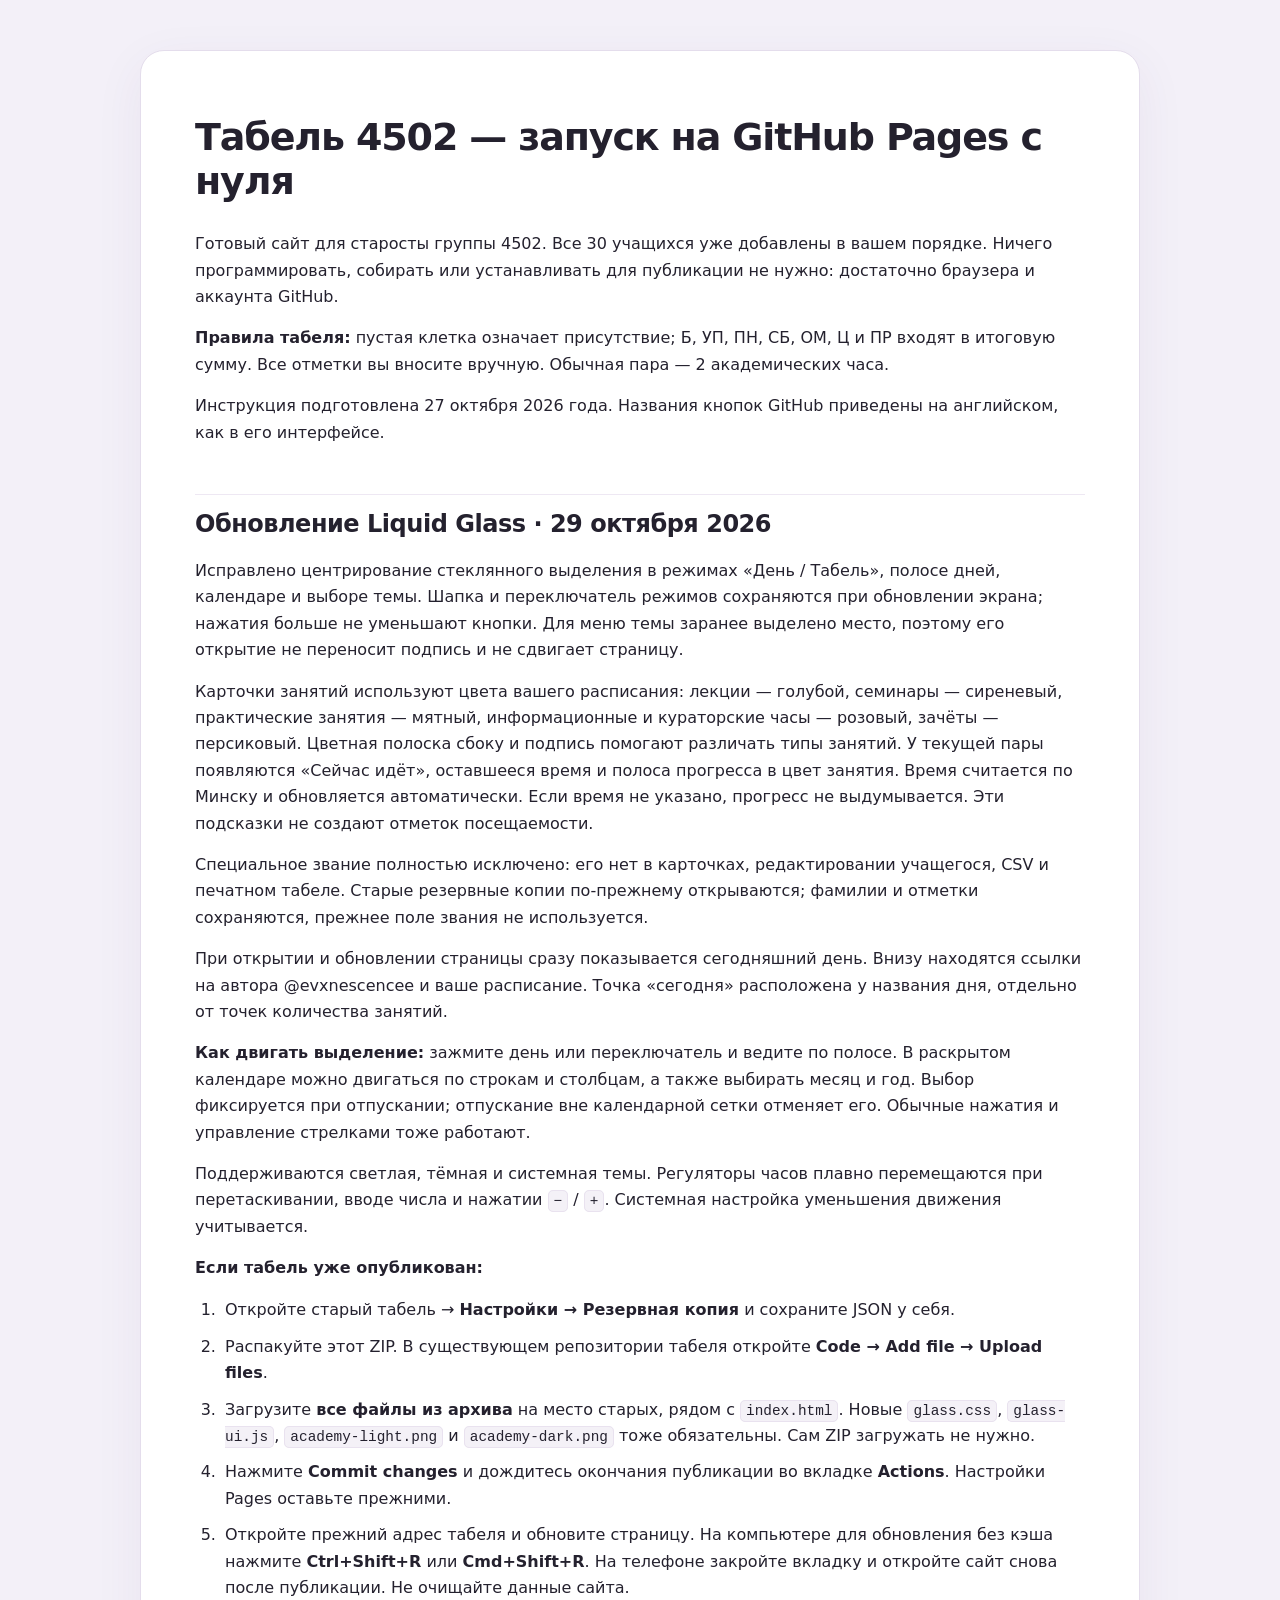
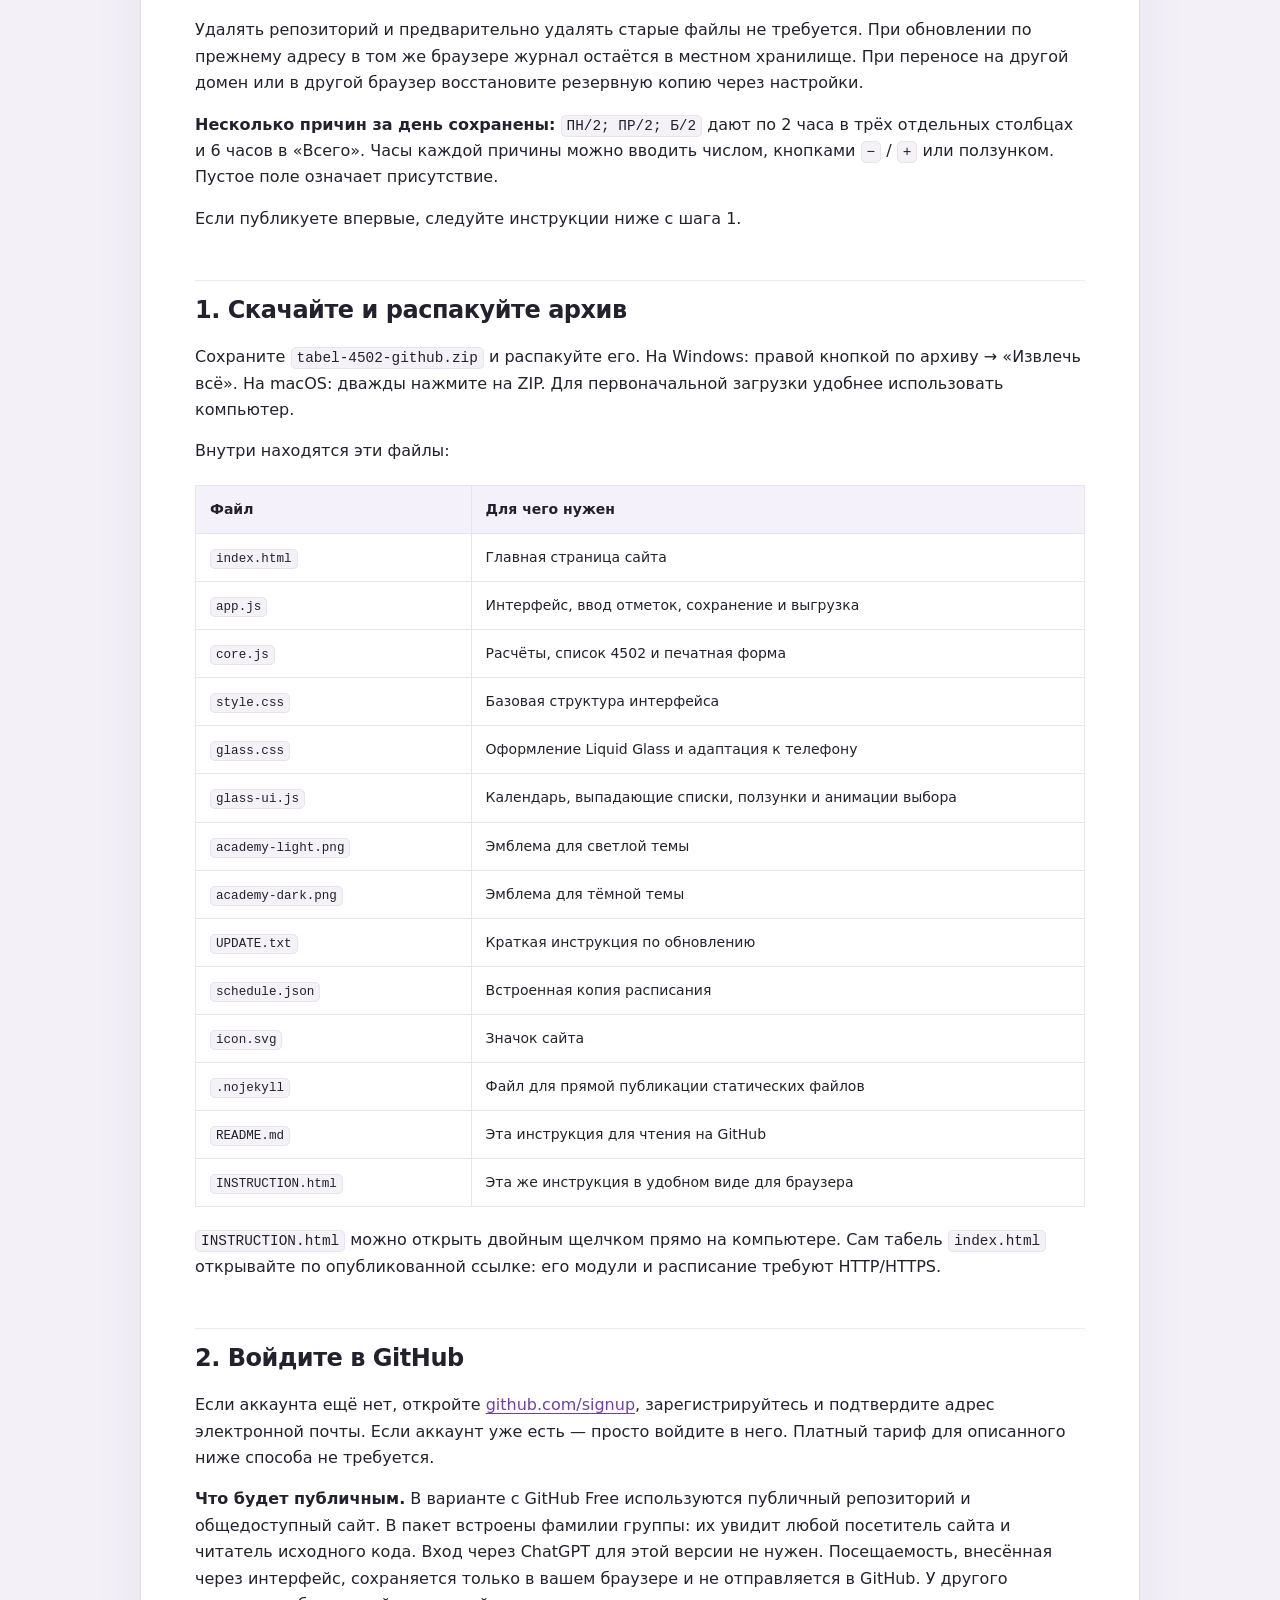
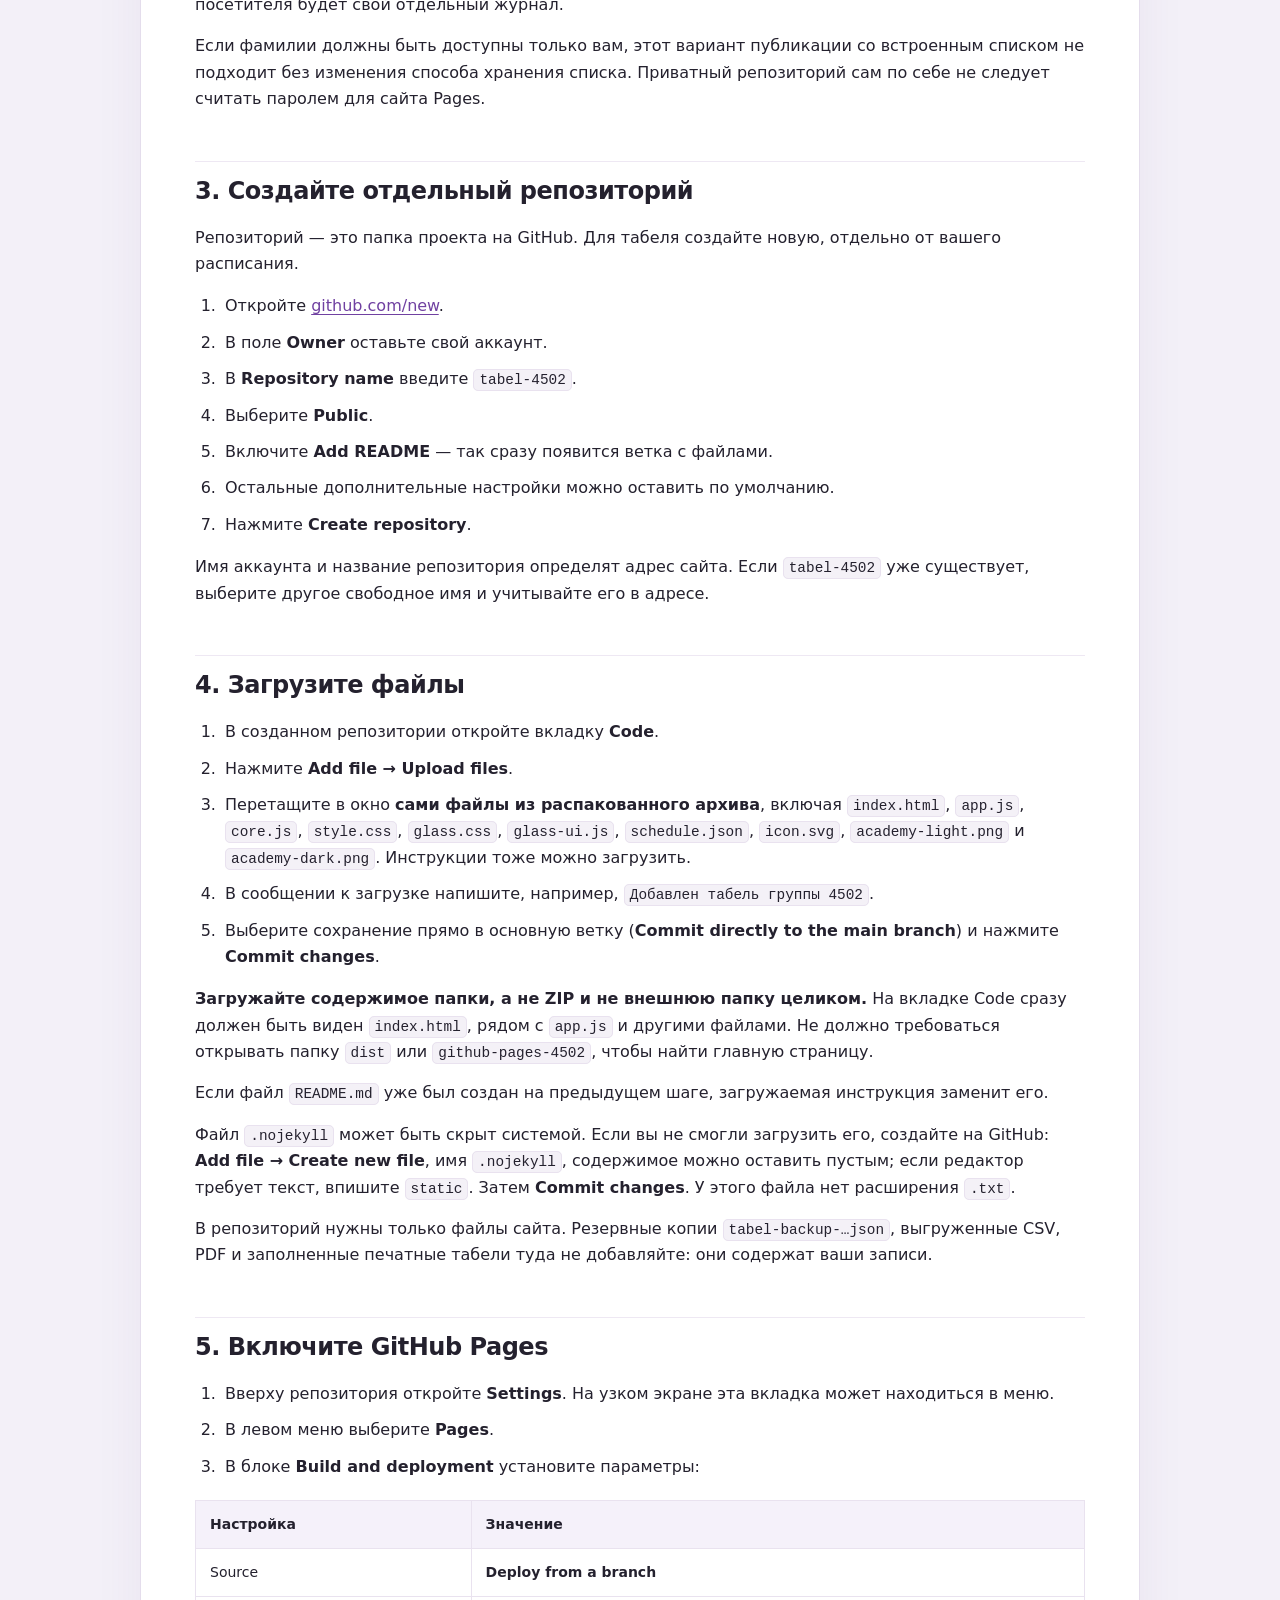
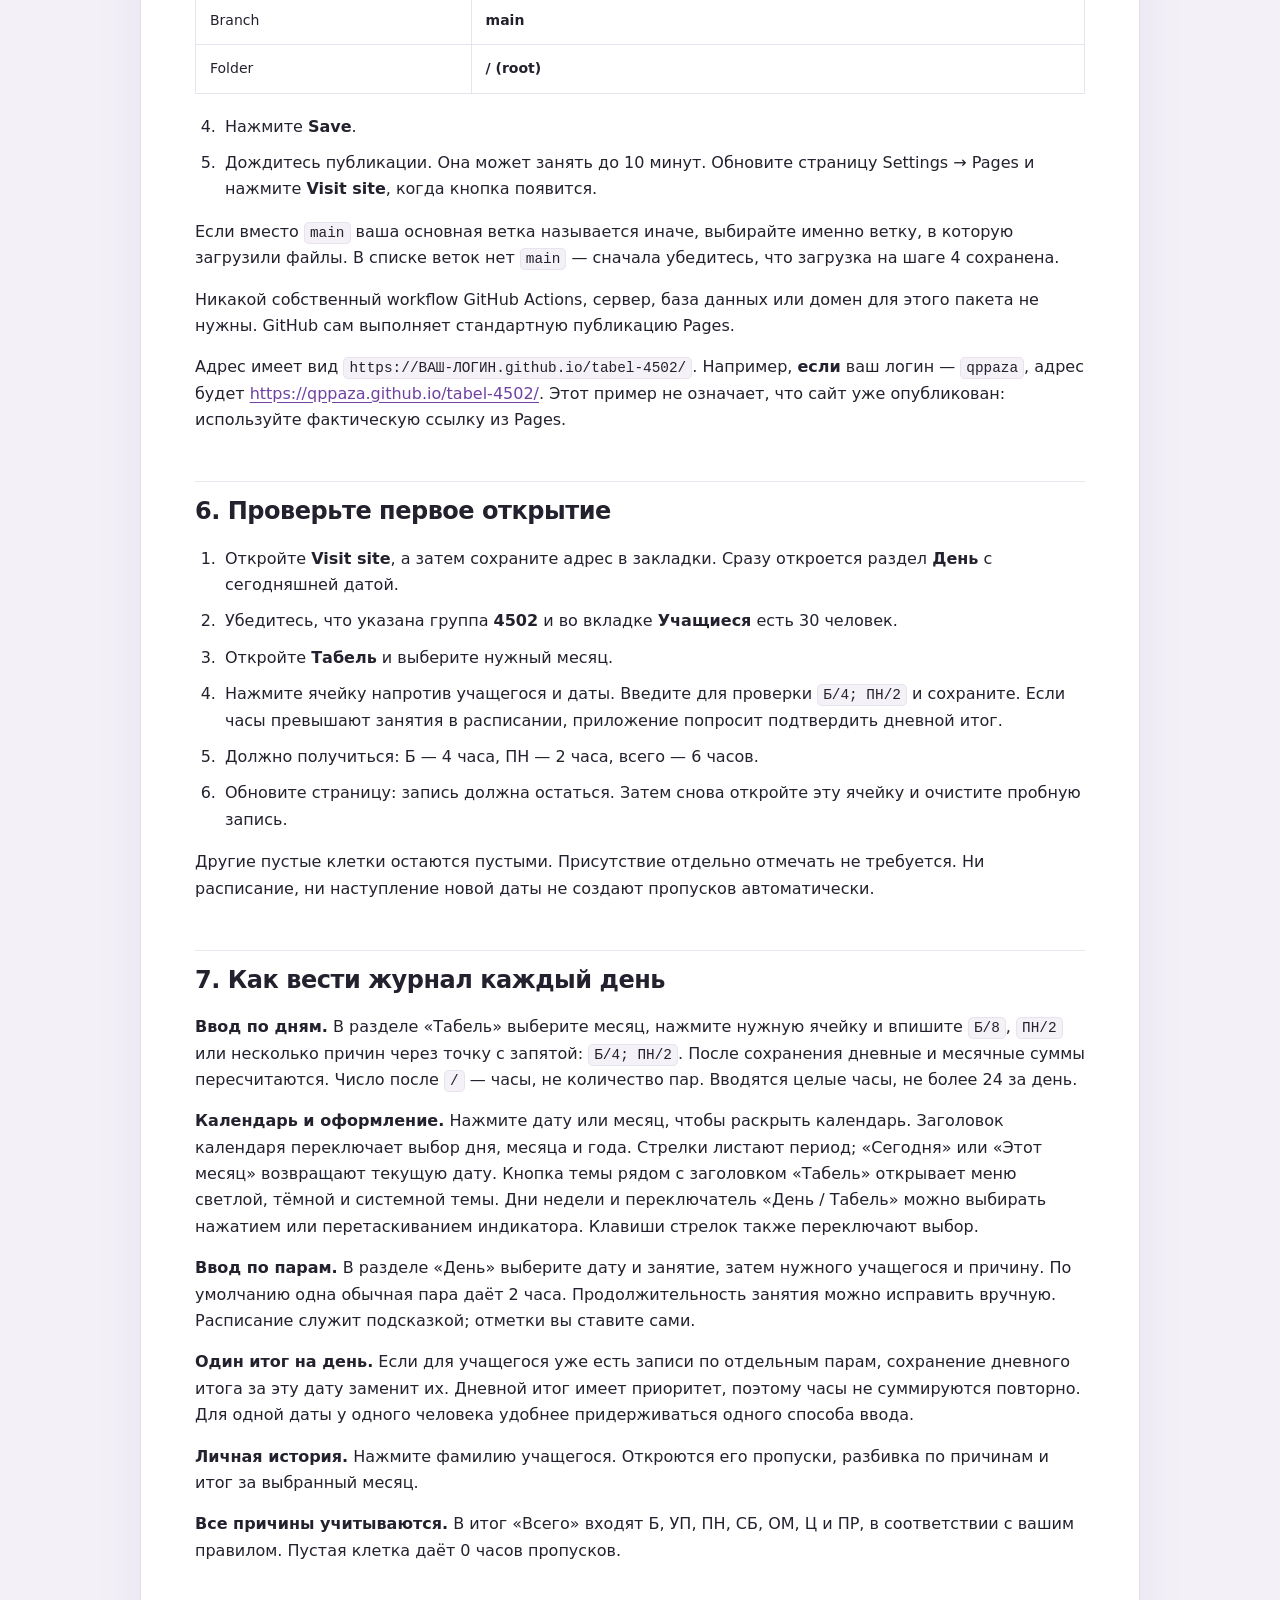
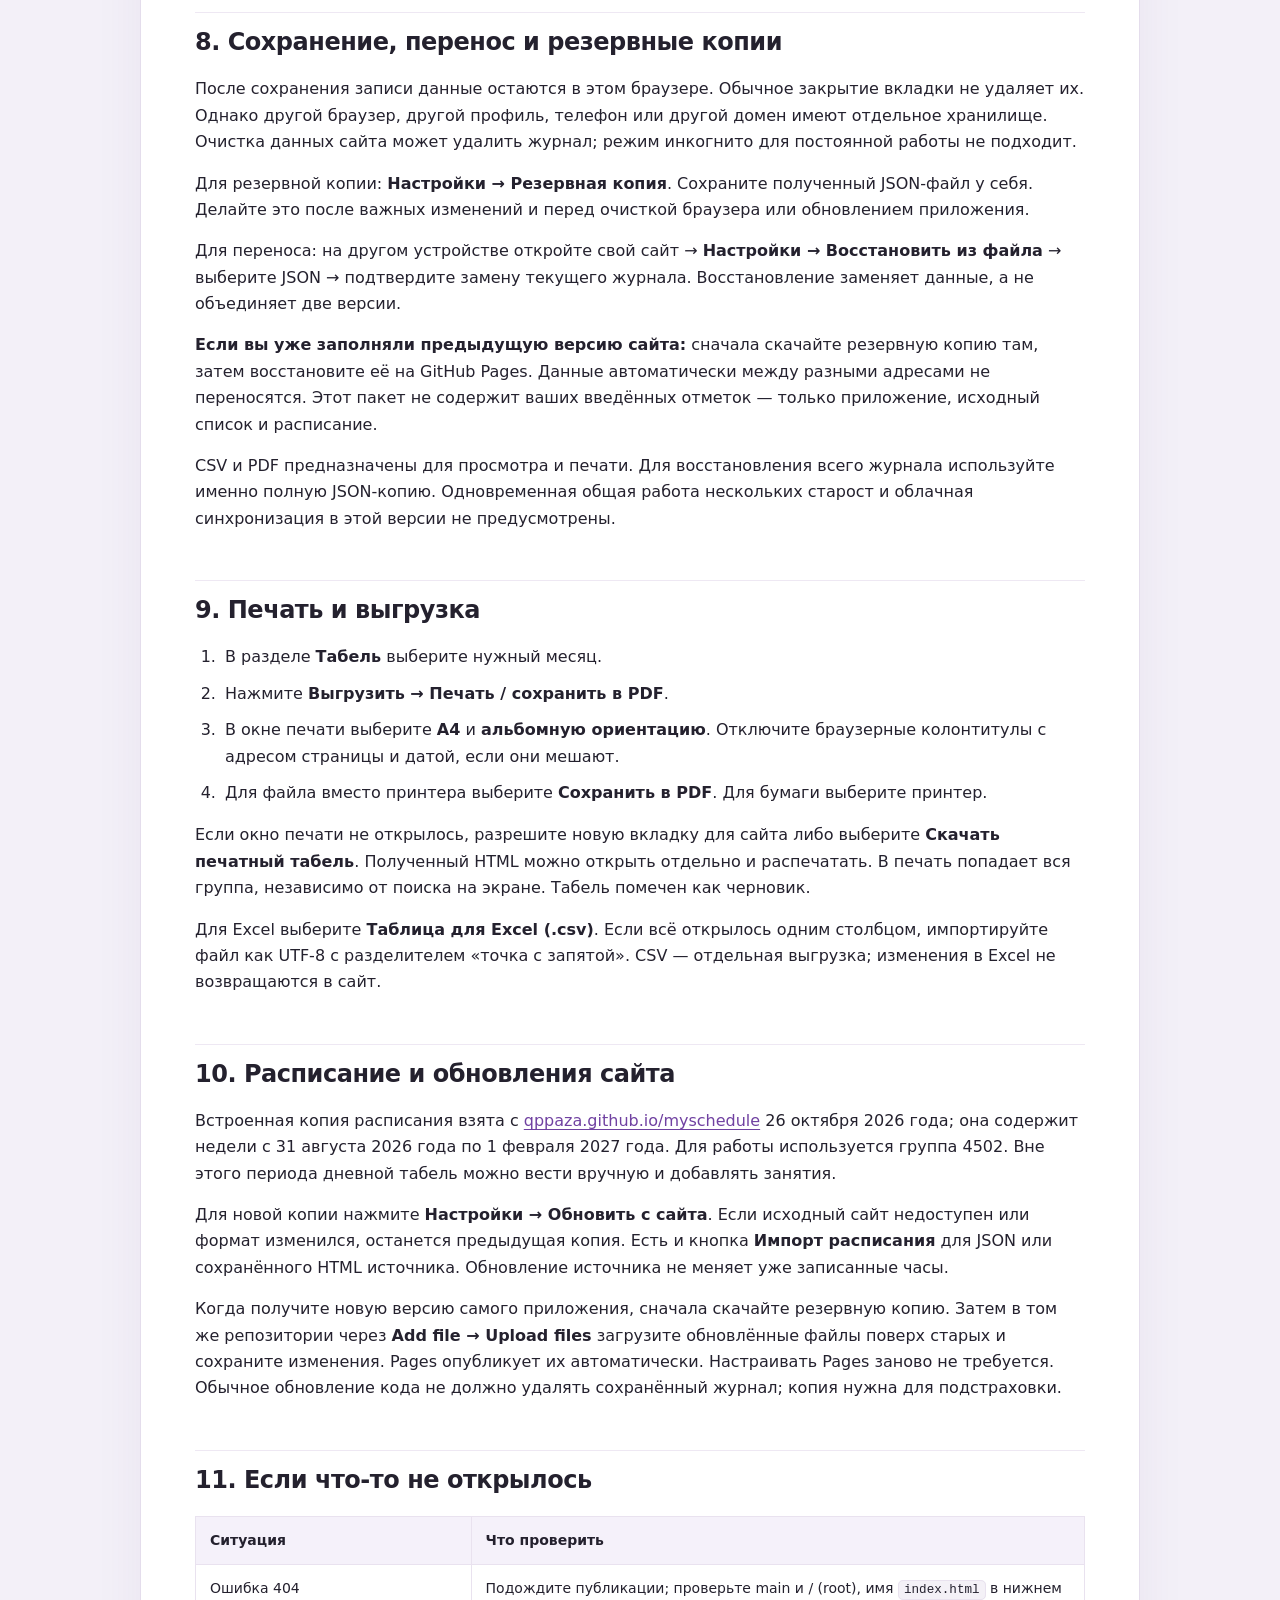
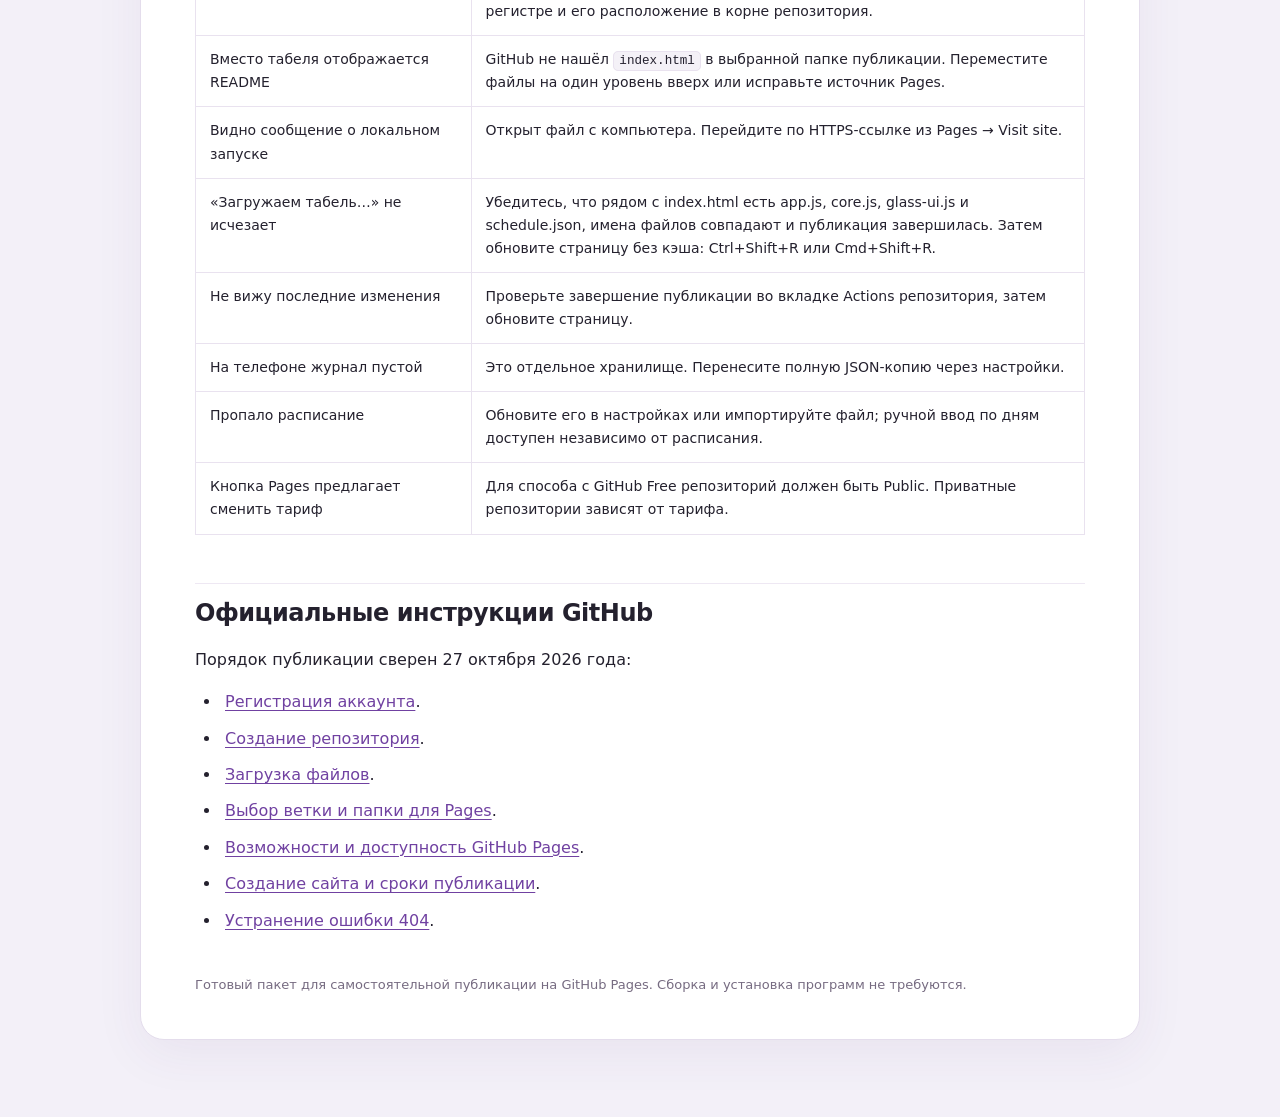
==== commit beee6437: "Add files via upload" ====
--- a/INSTRUCTION.html
+++ b/INSTRUCTION.html
@@ -1 +1 @@
-<!doctype html><html lang="ru"><head><meta charset="utf-8"><meta name="viewport" content="width=device-width,initial-scale=1"><title>Табель 4502 — инструкция для GitHub Pages</title><style>*{box-sizing:border-box}html{scroll-behavior:smooth}body{margin:0;background:#f3f0f8;color:#24212e;font:16px/1.65 system-ui,-apple-system,BlinkMacSystemFont,"Segoe UI",sans-serif}main{max-width:1000px;margin:50px auto;padding:44px 54px;background:#fff;border:1px solid #e4ddec;border-radius:24px;box-shadow:0 14px 50px #4b2c7210}.badge{display:inline-block;color:#71459c;background:#f1e9fa;padding:5px 13px;border-radius:20px;font-size:13px;font-weight:700;letter-spacing:.03em}h1{font-size:38px;line-height:1.16;letter-spacing:-.03em;margin:20px 0 28px}h2{font-size:24px;line-height:1.3;letter-spacing:-.02em;margin:48px 0 18px;padding-top:14px;border-top:1px solid #eee8f3;scroll-margin-top:20px}p{margin:15px 0}a{color:#7041a1;text-underline-offset:3px}strong{font-weight:650}code{font:0.9em ui-monospace,SFMono-Regular,Consolas,monospace;background:#f4f1f7;border:1px solid #e9e2ef;border-radius:5px;padding:2px 5px;overflow-wrap:anywhere}li{padding-left:4px;margin:10px 0}ol,ul{padding-left:26px}.table-wrap{overflow-x:auto;margin:20px 0}table{width:100%;border-collapse:collapse;font-size:14px}th,td{text-align:left;vertical-align:top;padding:12px 14px;border:1px solid #e9e2ef}th{background:#f5f1fa;font-weight:650}th:first-child,td:first-child{width:31%}details{background:#f7f4fb;border:1px solid #e9e1f1;border-radius:13px;padding:14px 18px;margin:24px 0}summary{cursor:pointer;font-weight:650}nav{display:grid;grid-template-columns:1fr 1fr;gap:8px 20px;font-size:14px;margin:12px 0}footer{font-size:13px;color:#766b81;margin-top:40px}.print{float:right;padding:7px 14px;border-radius:9px;border:1px solid #dcd1e8;background:white;color:#634081;cursor:pointer}p,li,a{overflow-wrap:break-word}@media(max-width:650px){main{margin:12px;padding:26px 22px;border-radius:17px}h1{font-size:29px}h2{font-size:22px}body{font-size:15px}nav{grid-template-columns:1fr}.print{float:none;margin-bottom:16px;display:block}}@media print{body{background:white;font-size:10pt}main{border:0;box-shadow:none;margin:0;padding:0;max-width:none}h1{font-size:24pt}h2{font-size:16pt;break-after:avoid}.print,details{display:none}tr{break-inside:avoid}a{color:#222}table{font-size:9pt}@page{size:A4;margin:16mm}}</style></head><body><main><h1>Табель 4502 — запуск на GitHub Pages с нуля</h1><p>Готовый сайт для старосты группы 4502. Все 30 учащихся уже добавлены в вашем порядке. Ничего программировать, собирать или устанавливать для публикации не нужно: достаточно браузера и аккаунта GitHub.</p><p><strong>Правила табеля:</strong> пустая клетка означает присутствие; Б, УП, ПН, СБ, ОМ, Ц и ПР входят в итоговую сумму. Все отметки вы вносите вручную. Обычная пара — 2 академических часа.</p><p>Инструкция подготовлена 27 октября 2026 года. Названия кнопок GitHub приведены на английском, как в его интерфейсе.</p><h2>Обновление Liquid Glass · плавный выбор дня · 28 октября 2026</h2><p>При открытии и обновлении страницы сразу показывается раздел «День» с сегодняшней датой. При выборе другой даты полоса дней остаётся на месте: меняется содержимое дня, а стеклянное выделение плавно перемещается без пересоздания календаря. Высота кнопок постоянна, подпрыгивание при нажатии убрано.</p><p>Выровнены заголовок «Табель» и подписи переключателя «День / Табель». Внизу добавлены ссылки «Автор · @evxnescencee» и «Расписание 4502» — адрес автора взят из вашего расписания.</p><p>Цветная точка «сегодня» теперь находится рядом с названием дня недели. Отдельный нижний ряд точек показывает занятия и больше с ней не пересекается. Меню темы раскрывается влево от текущей иконки, как в расписании: шапка выделяет ему место, а подпись остаётся читаемой. Тему можно выбрать нажатием или зажать текущую иконку и потянуть влево. Esc закрывает меню, стрелки переводят фокус между вариантами, Enter подтверждает выбор.</p><p>Также уточнена геометрия стеклянного выделения в календаре во время анимации открытия.</p><p>Табель оформлен в общем стиле с вашим расписанием: одинаковые шрифтовая схема, цвета, градиентный фон, шапка, стеклянные поверхности и плавные переходы. Есть собственный календарь дат и месяцев, меню темы, плавающий индикатор в переключателях, ползунки и кнопки изменения часов. Поддерживаются светлая, тёмная и системная темы.</p><p>В этой версии дата и дни недели объединены в одну карточку с внутренними отступами. Соприкасающиеся рамки убраны, кнопки помещаются на узком экране.</p><p><strong>Как двигать стеклянное выделение:</strong> зажмите день недели и ведите по полосе. В раскрытом календаре можно двигаться по строкам и столбцам, также при выборе месяца или года. Выбор фиксируется, когда вы отпускаете палец или кнопку мыши. Если отпустить за пределами календарной сетки, прежняя дата сохранится. Обычные нажатия тоже работают.</p><p>Индикаторы «День / Табель» и темы плавно перемещаются между вариантами. Ползунки часов плавно меняют положение и заполнение дорожки, в том числе при вводе числа и нажатии <code>−</code> / <code>+</code>. Доступно управление стрелками клавиатуры; в календаре выбор подтверждается клавишей Enter. Если в системе включено уменьшение движения, анимации отключаются согласно этой настройке.</p><p><strong>Если табель уже опубликован:</strong></p><ol start="1"><li>Откройте старый табель → <strong>Настройки → Резервная копия</strong> и сохраните JSON у себя.</li><li>Распакуйте этот ZIP. В существующем репозитории табеля откройте <strong>Code → Add file → Upload files</strong>.</li><li>Загрузите <strong>все файлы из архива</strong> на место старых, рядом с <code>index.html</code>. Новые <code>glass.css</code>, <code>glass-ui.js</code>, <code>academy-light.png</code> и <code>academy-dark.png</code> тоже обязательны. Сам ZIP загружать не нужно.</li><li>Нажмите <strong>Commit changes</strong> и дождитесь окончания публикации во вкладке <strong>Actions</strong>. Настройки Pages оставьте прежними.</li><li>Откройте прежний адрес табеля и обновите страницу. На компьютере для обновления без кэша нажмите <strong>Ctrl+Shift+R</strong> или <strong>Cmd+Shift+R</strong>. На телефоне закройте вкладку и откройте сайт снова после публикации. Не очищайте данные сайта.</li></ol><p>Удалять репозиторий и предварительно удалять старые файлы не требуется. При обновлении по прежнему адресу в том же браузере журнал остаётся в местном хранилище. При переносе на другой домен или в другой браузер восстановите резервную копию через настройки.</p><p><strong>Несколько причин за день сохранены:</strong> <code>ПН/2; ПР/2; Б/2</code> дают по 2 часа в трёх отдельных столбцах и 6 часов в «Всего». Часы каждой причины можно вводить числом, кнопками <code>−</code> / <code>+</code> или ползунком. Пустое поле означает присутствие.</p><p>Если публикуете впервые, следуйте инструкции ниже с шага 1.</p><h2 id="step-1">1. Скачайте и распакуйте архив</h2><p>Сохраните <code>tabel-4502-github.zip</code> и распакуйте его. На Windows: правой кнопкой по архиву → «Извлечь всё». На macOS: дважды нажмите на ZIP. Для первоначальной загрузки удобнее использовать компьютер.</p><p>Внутри находятся эти файлы:</p><div class="table-wrap"><table><thead><tr><th>Файл</th><th>Для чего нужен</th></tr></thead><tbody><tr><td><code>index.html</code></td><td>Главная страница сайта</td></tr><tr><td><code>app.js</code></td><td>Интерфейс, ввод отметок, сохранение и выгрузка</td></tr><tr><td><code>core.js</code></td><td>Расчёты, список 4502 и печатная форма</td></tr><tr><td><code>style.css</code></td><td>Базовая структура интерфейса</td></tr><tr><td><code>glass.css</code></td><td>Оформление Liquid Glass и адаптация к телефону</td></tr><tr><td><code>glass-ui.js</code></td><td>Календарь, выпадающие списки, ползунки и анимации выбора</td></tr><tr><td><code>academy-light.png</code></td><td>Эмблема для светлой темы</td></tr><tr><td><code>academy-dark.png</code></td><td>Эмблема для тёмной темы</td></tr><tr><td><code>UPDATE.txt</code></td><td>Краткая инструкция по обновлению</td></tr><tr><td><code>schedule.json</code></td><td>Встроенная копия расписания</td></tr><tr><td><code>icon.svg</code></td><td>Значок сайта</td></tr><tr><td><code>.nojekyll</code></td><td>Файл для прямой публикации статических файлов</td></tr><tr><td><code>README.md</code></td><td>Эта инструкция для чтения на GitHub</td></tr><tr><td><code>INSTRUCTION.html</code></td><td>Эта же инструкция в удобном виде для браузера</td></tr></tbody></table></div><p><code>INSTRUCTION.html</code> можно открыть двойным щелчком прямо на компьютере. Сам табель <code>index.html</code> открывайте по опубликованной ссылке: его модули и расписание требуют HTTP/HTTPS.</p><h2 id="step-2">2. Войдите в GitHub</h2><p>Если аккаунта ещё нет, откройте <a href="https://github.com/signup">github.com/signup</a>, зарегистрируйтесь и подтвердите адрес электронной почты. Если аккаунт уже есть — просто войдите в него. Платный тариф для описанного ниже способа не требуется.</p><p><strong>Что будет публичным.</strong> В варианте с GitHub Free используются публичный репозиторий и общедоступный сайт. В пакет встроены фамилии группы: их увидит любой посетитель сайта и читатель исходного кода. Вход через ChatGPT для этой версии не нужен. Посещаемость, внесённая через интерфейс, сохраняется только в вашем браузере и не отправляется в GitHub. У другого посетителя будет свой отдельный журнал.</p><p>Если фамилии должны быть доступны только вам, этот вариант публикации со встроенным списком не подходит без изменения способа хранения списка. Приватный репозиторий сам по себе не следует считать паролем для сайта Pages.</p><h2 id="step-3">3. Создайте отдельный репозиторий</h2><p>Репозиторий — это папка проекта на GitHub. Для табеля создайте новую, отдельно от вашего расписания.</p><ol start="1"><li>Откройте <a href="https://github.com/new">github.com/new</a>.</li><li>В поле <strong>Owner</strong> оставьте свой аккаунт.</li><li>В <strong>Repository name</strong> введите <code>tabel-4502</code>.</li><li>Выберите <strong>Public</strong>.</li><li>Включите <strong>Add README</strong> — так сразу появится ветка с файлами.</li><li>Остальные дополнительные настройки можно оставить по умолчанию.</li><li>Нажмите <strong>Create repository</strong>.</li></ol><p>Имя аккаунта и название репозитория определят адрес сайта. Если <code>tabel-4502</code> уже существует, выберите другое свободное имя и учитывайте его в адресе.</p><h2 id="step-4">4. Загрузите файлы</h2><ol start="1"><li>В созданном репозитории откройте вкладку <strong>Code</strong>.</li><li>Нажмите <strong>Add file → Upload files</strong>.</li><li>Перетащите в окно <strong>сами файлы из распакованного архива</strong>, включая <code>index.html</code>, <code>app.js</code>, <code>core.js</code>, <code>style.css</code>, <code>glass.css</code>, <code>glass-ui.js</code>, <code>schedule.json</code>, <code>icon.svg</code>, <code>academy-light.png</code> и <code>academy-dark.png</code>. Инструкции тоже можно загрузить.</li><li>В сообщении к загрузке напишите, например, <code>Добавлен табель группы 4502</code>.</li><li>Выберите сохранение прямо в основную ветку (<strong>Commit directly to the main branch</strong>) и нажмите <strong>Commit changes</strong>.</li></ol><p><strong>Загружайте содержимое папки, а не ZIP и не внешнюю папку целиком.</strong> На вкладке Code сразу должен быть виден <code>index.html</code>, рядом с <code>app.js</code> и другими файлами. Не должно требоваться открывать папку <code>dist</code> или <code>github-pages-4502</code>, чтобы найти главную страницу.</p><p>Если файл <code>README.md</code> уже был создан на предыдущем шаге, загружаемая инструкция заменит его.</p><p>Файл <code>.nojekyll</code> может быть скрыт системой. Если вы не смогли загрузить его, создайте на GitHub: <strong>Add file → Create new file</strong>, имя <code>.nojekyll</code>, содержимое можно оставить пустым; если редактор требует текст, впишите <code>static</code>. Затем <strong>Commit changes</strong>. У этого файла нет расширения <code>.txt</code>.</p><p>В репозиторий нужны только файлы сайта. Резервные копии <code>tabel-backup-…json</code>, выгруженные CSV, PDF и заполненные печатные табели туда не добавляйте: они содержат ваши записи.</p><h2 id="step-5">5. Включите GitHub Pages</h2><ol start="1"><li>Вверху репозитория откройте <strong>Settings</strong>. На узком экране эта вкладка может находиться в меню.</li><li>В левом меню выберите <strong>Pages</strong>.</li><li>В блоке <strong>Build and deployment</strong> установите параметры:</li></ol><div class="table-wrap"><table><thead><tr><th>Настройка</th><th>Значение</th></tr></thead><tbody><tr><td>Source</td><td><strong>Deploy from a branch</strong></td></tr><tr><td>Branch</td><td><strong>main</strong></td></tr><tr><td>Folder</td><td><strong>/ (root)</strong></td></tr></tbody></table></div><ol start="4"><li>Нажмите <strong>Save</strong>.</li><li>Дождитесь публикации. Она может занять до 10 минут. Обновите страницу Settings → Pages и нажмите <strong>Visit site</strong>, когда кнопка появится.</li></ol><p>Если вместо <code>main</code> ваша основная ветка называется иначе, выбирайте именно ветку, в которую загрузили файлы. В списке веток нет <code>main</code> — сначала убедитесь, что загрузка на шаге 4 сохранена.</p><p>Никакой собственный workflow GitHub Actions, сервер, база данных или домен для этого пакета не нужны. GitHub сам выполняет стандартную публикацию Pages.</p><p>Адрес имеет вид <code>https://ВАШ-ЛОГИН.github.io/tabel-4502/</code>. Например, <strong>если</strong> ваш логин — <code>qppaza</code>, адрес будет <a href="https://qppaza.github.io/tabel-4502/">https://qppaza.github.io/tabel-4502/</a>. Этот пример не означает, что сайт уже опубликован: используйте фактическую ссылку из Pages.</p><h2 id="step-6">6. Проверьте первое открытие</h2><ol start="1"><li>Откройте <strong>Visit site</strong>, а затем сохраните адрес в закладки. Сразу откроется раздел <strong>День</strong> с сегодняшней датой.</li><li>Убедитесь, что указана группа <strong>4502</strong> и во вкладке <strong>Учащиеся</strong> есть 30 человек.</li><li>Откройте <strong>Табель</strong> и выберите нужный месяц.</li><li>Нажмите ячейку напротив учащегося и даты. Введите для проверки <code>Б/4; ПН/2</code> и сохраните. Если часы превышают занятия в расписании, приложение попросит подтвердить дневной итог.</li><li>Должно получиться: Б — 4 часа, ПН — 2 часа, всего — 6 часов.</li><li>Обновите страницу: запись должна остаться. Затем снова откройте эту ячейку и очистите пробную запись.</li></ol><p>Другие пустые клетки остаются пустыми. Присутствие отдельно отмечать не требуется. Ни расписание, ни наступление новой даты не создают пропусков автоматически.</p><h2 id="step-7">7. Как вести журнал каждый день</h2><p><strong>Ввод по дням.</strong> В разделе «Табель» выберите месяц, нажмите нужную ячейку и впишите <code>Б/8</code>, <code>ПН/2</code> или несколько причин через точку с запятой: <code>Б/4; ПН/2</code>. После сохранения дневные и месячные суммы пересчитаются. Число после <code>/</code> — часы, не количество пар. Вводятся целые часы, не более 24 за день.</p><p><strong>Календарь и оформление.</strong> Нажмите дату или месяц, чтобы раскрыть календарь. Заголовок календаря переключает выбор дня, месяца и года. Стрелки листают период; «Сегодня» или «Этот месяц» возвращают текущую дату. Кнопка темы рядом с заголовком «Табель» открывает меню светлой, тёмной и системной темы. Дни недели и переключатель «День / Табель» можно выбирать нажатием или перетаскиванием индикатора. Клавиши стрелок также переключают выбор.</p><p><strong>Ввод по парам.</strong> В разделе «День» выберите дату и занятие, затем нужного учащегося и причину. По умолчанию одна обычная пара даёт 2 часа. Продолжительность занятия можно исправить вручную. Расписание служит подсказкой; отметки вы ставите сами.</p><p><strong>Один итог на день.</strong> Если для учащегося уже есть записи по отдельным парам, сохранение дневного итога за эту дату заменит их. Дневной итог имеет приоритет, поэтому часы не суммируются повторно. Для одной даты у одного человека удобнее придерживаться одного способа ввода.</p><p><strong>Личная история.</strong> Нажмите фамилию учащегося. Откроются его пропуски, разбивка по причинам и итог за выбранный месяц.</p><p><strong>Все причины учитываются.</strong> В итог «Всего» входят Б, УП, ПН, СБ, ОМ, Ц и ПР, в соответствии с вашим правилом. Пустая клетка даёт 0 часов пропусков.</p><h2 id="step-8">8. Сохранение, перенос и резервные копии</h2><p>После сохранения записи данные остаются в этом браузере. Обычное закрытие вкладки не удаляет их. Однако другой браузер, другой профиль, телефон или другой домен имеют отдельное хранилище. Очистка данных сайта может удалить журнал; режим инкогнито для постоянной работы не подходит.</p><p>Для резервной копии: <strong>Настройки → Резервная копия</strong>. Сохраните полученный JSON-файл у себя. Делайте это после важных изменений и перед очисткой браузера или обновлением приложения.</p><p>Для переноса: на другом устройстве откройте свой сайт → <strong>Настройки → Восстановить из файла</strong> → выберите JSON → подтвердите замену текущего журнала. Восстановление заменяет данные, а не объединяет две версии.</p><p><strong>Если вы уже заполняли предыдущую версию сайта:</strong> сначала скачайте резервную копию там, затем восстановите её на GitHub Pages. Данные автоматически между разными адресами не переносятся. Этот пакет не содержит ваших введённых отметок — только приложение, исходный список и расписание.</p><p>CSV и PDF предназначены для просмотра и печати. Для восстановления всего журнала используйте именно полную JSON-копию. Одновременная общая работа нескольких старост и облачная синхронизация в этой версии не предусмотрены.</p><h2 id="step-9">9. Печать и выгрузка</h2><ol start="1"><li>В разделе <strong>Табель</strong> выберите нужный месяц.</li><li>Нажмите <strong>Выгрузить → Печать / сохранить в PDF</strong>.</li><li>В окне печати выберите <strong>А4</strong> и <strong>альбомную ориентацию</strong>. Отключите браузерные колонтитулы с адресом страницы и датой, если они мешают.</li><li>Для файла вместо принтера выберите <strong>Сохранить в PDF</strong>. Для бумаги выберите принтер.</li></ol><p>Если окно печати не открылось, разрешите новую вкладку для сайта либо выберите <strong>Скачать печатный табель</strong>. Полученный HTML можно открыть отдельно и распечатать. В печать попадает вся группа, независимо от поиска на экране. Табель помечен как черновик.</p><p>Для Excel выберите <strong>Таблица для Excel (.csv)</strong>. Если всё открылось одним столбцом, импортируйте файл как UTF-8 с разделителем «точка с запятой». CSV — отдельная выгрузка; изменения в Excel не возвращаются в сайт.</p><h2 id="step-10">10. Расписание и обновления сайта</h2><p>Встроенная копия расписания взята с <a href="https://qppaza.github.io/myschedule/">qppaza.github.io/myschedule</a> 26 октября 2026 года; она содержит недели с 31 августа 2026 года по 1 февраля 2027 года. Для работы используется группа 4502. Вне этого периода дневной табель можно вести вручную и добавлять занятия.</p><p>Для новой копии нажмите <strong>Настройки → Обновить с сайта</strong>. Если исходный сайт недоступен или формат изменился, останется предыдущая копия. Есть и кнопка <strong>Импорт расписания</strong> для JSON или сохранённого HTML источника. Обновление источника не меняет уже записанные часы.</p><p>Когда получите новую версию самого приложения, сначала скачайте резервную копию. Затем в том же репозитории через <strong>Add file → Upload files</strong> загрузите обновлённые файлы поверх старых и сохраните изменения. Pages опубликует их автоматически. Настраивать Pages заново не требуется. Обычное обновление кода не должно удалять сохранённый журнал; копия нужна для подстраховки.</p><h2 id="step-11">11. Если что-то не открылось</h2><div class="table-wrap"><table><thead><tr><th>Ситуация</th><th>Что проверить</th></tr></thead><tbody><tr><td>Ошибка 404</td><td>Подождите публикации; проверьте main и / (root), имя <code>index.html</code> в нижнем регистре и его расположение в корне репозитория.</td></tr><tr><td>Вместо табеля отображается README</td><td>GitHub не нашёл <code>index.html</code> в выбранной папке публикации. Переместите файлы на один уровень вверх или исправьте источник Pages.</td></tr><tr><td>Видно сообщение о локальном запуске</td><td>Открыт файл с компьютера. Перейдите по HTTPS-ссылке из Pages → Visit site.</td></tr><tr><td>«Загружаем табель…» не исчезает</td><td>Убедитесь, что рядом с index.html есть app.js, core.js, glass-ui.js и schedule.json, имена файлов совпадают и публикация завершилась. Затем обновите страницу без кэша: Ctrl+Shift+R или Cmd+Shift+R.</td></tr><tr><td>Не вижу последние изменения</td><td>Проверьте завершение публикации во вкладке Actions репозитория, затем обновите страницу.</td></tr><tr><td>На телефоне журнал пустой</td><td>Это отдельное хранилище. Перенесите полную JSON-копию через настройки.</td></tr><tr><td>Пропало расписание</td><td>Обновите его в настройках или импортируйте файл; ручной ввод по дням доступен независимо от расписания.</td></tr><tr><td>Кнопка Pages предлагает сменить тариф</td><td>Для способа с GitHub Free репозиторий должен быть Public. Приватные репозитории зависят от тарифа.</td></tr></tbody></table></div><h2>Официальные инструкции GitHub</h2><p>Порядок публикации сверен 27 октября 2026 года:</p><ul><li><a href="https://docs.github.com/en/account-and-profile/how-tos/account-management/creating-an-account-on-github">Регистрация аккаунта</a>.</li><li><a href="https://docs.github.com/en/repositories/creating-and-managing-repositories/creating-a-new-repository">Создание репозитория</a>.</li><li><a href="https://docs.github.com/en/repositories/working-with-files/managing-files/adding-a-file-to-a-repository">Загрузка файлов</a>.</li><li><a href="https://docs.github.com/en/pages/getting-started-with-github-pages/configuring-a-publishing-source-for-your-github-pages-site">Выбор ветки и папки для Pages</a>.</li><li><a href="https://docs.github.com/en/pages/getting-started-with-github-pages/what-is-github-pages">Возможности и доступность GitHub Pages</a>.</li><li><a href="https://docs.github.com/en/pages/getting-started-with-github-pages/creating-a-github-pages-site">Создание сайта и сроки публикации</a>.</li><li><a href="https://docs.github.com/en/pages/getting-started-with-github-pages/troubleshooting-404-errors-for-github-pages-sites">Устранение ошибки 404</a>.</li></ul><footer>Готовый пакет для самостоятельной публикации на GitHub Pages. Сборка и установка программ не требуются.</footer></main></body></html>+<!doctype html><html lang="ru"><head><meta charset="utf-8"><meta name="viewport" content="width=device-width,initial-scale=1"><title>Табель 4502 — инструкция для GitHub Pages</title><style>*{box-sizing:border-box}html{scroll-behavior:smooth}body{margin:0;background:#f3f0f8;color:#24212e;font:16px/1.65 system-ui,-apple-system,BlinkMacSystemFont,"Segoe UI",sans-serif}main{max-width:1000px;margin:50px auto;padding:44px 54px;background:#fff;border:1px solid #e4ddec;border-radius:24px;box-shadow:0 14px 50px #4b2c7210}.badge{display:inline-block;color:#71459c;background:#f1e9fa;padding:5px 13px;border-radius:20px;font-size:13px;font-weight:700;letter-spacing:.03em}h1{font-size:38px;line-height:1.16;letter-spacing:-.03em;margin:20px 0 28px}h2{font-size:24px;line-height:1.3;letter-spacing:-.02em;margin:48px 0 18px;padding-top:14px;border-top:1px solid #eee8f3;scroll-margin-top:20px}p{margin:15px 0}a{color:#7041a1;text-underline-offset:3px}strong{font-weight:650}code{font:0.9em ui-monospace,SFMono-Regular,Consolas,monospace;background:#f4f1f7;border:1px solid #e9e2ef;border-radius:5px;padding:2px 5px;overflow-wrap:anywhere}li{padding-left:4px;margin:10px 0}ol,ul{padding-left:26px}.table-wrap{overflow-x:auto;margin:20px 0}table{width:100%;border-collapse:collapse;font-size:14px}th,td{text-align:left;vertical-align:top;padding:12px 14px;border:1px solid #e9e2ef}th{background:#f5f1fa;font-weight:650}th:first-child,td:first-child{width:31%}details{background:#f7f4fb;border:1px solid #e9e1f1;border-radius:13px;padding:14px 18px;margin:24px 0}summary{cursor:pointer;font-weight:650}nav{display:grid;grid-template-columns:1fr 1fr;gap:8px 20px;font-size:14px;margin:12px 0}footer{font-size:13px;color:#766b81;margin-top:40px}.print{float:right;padding:7px 14px;border-radius:9px;border:1px solid #dcd1e8;background:white;color:#634081;cursor:pointer}p,li,a{overflow-wrap:break-word}@media(max-width:650px){main{margin:12px;padding:26px 22px;border-radius:17px}h1{font-size:29px}h2{font-size:22px}body{font-size:15px}nav{grid-template-columns:1fr}.print{float:none;margin-bottom:16px;display:block}}@media print{body{background:white;font-size:10pt}main{border:0;box-shadow:none;margin:0;padding:0;max-width:none}h1{font-size:24pt}h2{font-size:16pt;break-after:avoid}.print,details{display:none}tr{break-inside:avoid}a{color:#222}table{font-size:9pt}@page{size:A4;margin:16mm}}</style></head><body><main><h1>Табель 4502 — запуск на GitHub Pages с нуля</h1><p>Готовый сайт для старосты группы 4502. Все 30 учащихся уже добавлены в вашем порядке. Ничего программировать, собирать или устанавливать для публикации не нужно: достаточно браузера и аккаунта GitHub.</p><p><strong>Правила табеля:</strong> пустая клетка означает присутствие; Б, УП, ПН, СБ, ОМ, Ц и ПР входят в итоговую сумму. Все отметки вы вносите вручную. Обычная пара — 2 академических часа.</p><p>Инструкция подготовлена 27 октября 2026 года. Названия кнопок GitHub приведены на английском, как в его интерфейсе.</p><h2>Обновление Liquid Glass · 29 октября 2026</h2><p>Исправлено центрирование стеклянного выделения в режимах «День / Табель», полосе дней, календаре и выборе темы. Шапка и переключатель режимов сохраняются при обновлении экрана; нажатия больше не уменьшают кнопки. Для меню темы заранее выделено место, поэтому его открытие не переносит подпись и не сдвигает страницу.</p><p>Карточки занятий используют цвета вашего расписания: лекции — голубой, семинары — сиреневый, практические занятия — мятный, информационные и кураторские часы — розовый, зачёты — персиковый. Цветная полоска сбоку и подпись помогают различать типы занятий. У текущей пары появляются «Сейчас идёт», оставшееся время и полоса прогресса в цвет занятия. Время считается по Минску и обновляется автоматически. Если время не указано, прогресс не выдумывается. Эти подсказки не создают отметок посещаемости.</p><p>Специальное звание полностью исключено: его нет в карточках, редактировании учащегося, CSV и печатном табеле. Старые резервные копии по-прежнему открываются; фамилии и отметки сохраняются, прежнее поле звания не используется.</p><p>При открытии и обновлении страницы сразу показывается сегодняшний день. Внизу находятся ссылки на автора @evxnescencee и ваше расписание. Точка «сегодня» расположена у названия дня, отдельно от точек количества занятий.</p><p><strong>Как двигать выделение:</strong> зажмите день или переключатель и ведите по полосе. В раскрытом календаре можно двигаться по строкам и столбцам, а также выбирать месяц и год. Выбор фиксируется при отпускании; отпускание вне календарной сетки отменяет его. Обычные нажатия и управление стрелками тоже работают.</p><p>Поддерживаются светлая, тёмная и системная темы. Регуляторы часов плавно перемещаются при перетаскивании, вводе числа и нажатии <code>−</code> / <code>+</code>. Системная настройка уменьшения движения учитывается.</p><p><strong>Если табель уже опубликован:</strong></p><ol start="1"><li>Откройте старый табель → <strong>Настройки → Резервная копия</strong> и сохраните JSON у себя.</li><li>Распакуйте этот ZIP. В существующем репозитории табеля откройте <strong>Code → Add file → Upload files</strong>.</li><li>Загрузите <strong>все файлы из архива</strong> на место старых, рядом с <code>index.html</code>. Новые <code>glass.css</code>, <code>glass-ui.js</code>, <code>academy-light.png</code> и <code>academy-dark.png</code> тоже обязательны. Сам ZIP загружать не нужно.</li><li>Нажмите <strong>Commit changes</strong> и дождитесь окончания публикации во вкладке <strong>Actions</strong>. Настройки Pages оставьте прежними.</li><li>Откройте прежний адрес табеля и обновите страницу. На компьютере для обновления без кэша нажмите <strong>Ctrl+Shift+R</strong> или <strong>Cmd+Shift+R</strong>. На телефоне закройте вкладку и откройте сайт снова после публикации. Не очищайте данные сайта.</li></ol><p>Удалять репозиторий и предварительно удалять старые файлы не требуется. При обновлении по прежнему адресу в том же браузере журнал остаётся в местном хранилище. При переносе на другой домен или в другой браузер восстановите резервную копию через настройки.</p><p><strong>Несколько причин за день сохранены:</strong> <code>ПН/2; ПР/2; Б/2</code> дают по 2 часа в трёх отдельных столбцах и 6 часов в «Всего». Часы каждой причины можно вводить числом, кнопками <code>−</code> / <code>+</code> или ползунком. Пустое поле означает присутствие.</p><p>Если публикуете впервые, следуйте инструкции ниже с шага 1.</p><h2 id="step-1">1. Скачайте и распакуйте архив</h2><p>Сохраните <code>tabel-4502-github.zip</code> и распакуйте его. На Windows: правой кнопкой по архиву → «Извлечь всё». На macOS: дважды нажмите на ZIP. Для первоначальной загрузки удобнее использовать компьютер.</p><p>Внутри находятся эти файлы:</p><div class="table-wrap"><table><thead><tr><th>Файл</th><th>Для чего нужен</th></tr></thead><tbody><tr><td><code>index.html</code></td><td>Главная страница сайта</td></tr><tr><td><code>app.js</code></td><td>Интерфейс, ввод отметок, сохранение и выгрузка</td></tr><tr><td><code>core.js</code></td><td>Расчёты, список 4502 и печатная форма</td></tr><tr><td><code>style.css</code></td><td>Базовая структура интерфейса</td></tr><tr><td><code>glass.css</code></td><td>Оформление Liquid Glass и адаптация к телефону</td></tr><tr><td><code>glass-ui.js</code></td><td>Календарь, выпадающие списки, ползунки и анимации выбора</td></tr><tr><td><code>academy-light.png</code></td><td>Эмблема для светлой темы</td></tr><tr><td><code>academy-dark.png</code></td><td>Эмблема для тёмной темы</td></tr><tr><td><code>UPDATE.txt</code></td><td>Краткая инструкция по обновлению</td></tr><tr><td><code>schedule.json</code></td><td>Встроенная копия расписания</td></tr><tr><td><code>icon.svg</code></td><td>Значок сайта</td></tr><tr><td><code>.nojekyll</code></td><td>Файл для прямой публикации статических файлов</td></tr><tr><td><code>README.md</code></td><td>Эта инструкция для чтения на GitHub</td></tr><tr><td><code>INSTRUCTION.html</code></td><td>Эта же инструкция в удобном виде для браузера</td></tr></tbody></table></div><p><code>INSTRUCTION.html</code> можно открыть двойным щелчком прямо на компьютере. Сам табель <code>index.html</code> открывайте по опубликованной ссылке: его модули и расписание требуют HTTP/HTTPS.</p><h2 id="step-2">2. Войдите в GitHub</h2><p>Если аккаунта ещё нет, откройте <a href="https://github.com/signup">github.com/signup</a>, зарегистрируйтесь и подтвердите адрес электронной почты. Если аккаунт уже есть — просто войдите в него. Платный тариф для описанного ниже способа не требуется.</p><p><strong>Что будет публичным.</strong> В варианте с GitHub Free используются публичный репозиторий и общедоступный сайт. В пакет встроены фамилии группы: их увидит любой посетитель сайта и читатель исходного кода. Вход через ChatGPT для этой версии не нужен. Посещаемость, внесённая через интерфейс, сохраняется только в вашем браузере и не отправляется в GitHub. У другого посетителя будет свой отдельный журнал.</p><p>Если фамилии должны быть доступны только вам, этот вариант публикации со встроенным списком не подходит без изменения способа хранения списка. Приватный репозиторий сам по себе не следует считать паролем для сайта Pages.</p><h2 id="step-3">3. Создайте отдельный репозиторий</h2><p>Репозиторий — это папка проекта на GitHub. Для табеля создайте новую, отдельно от вашего расписания.</p><ol start="1"><li>Откройте <a href="https://github.com/new">github.com/new</a>.</li><li>В поле <strong>Owner</strong> оставьте свой аккаунт.</li><li>В <strong>Repository name</strong> введите <code>tabel-4502</code>.</li><li>Выберите <strong>Public</strong>.</li><li>Включите <strong>Add README</strong> — так сразу появится ветка с файлами.</li><li>Остальные дополнительные настройки можно оставить по умолчанию.</li><li>Нажмите <strong>Create repository</strong>.</li></ol><p>Имя аккаунта и название репозитория определят адрес сайта. Если <code>tabel-4502</code> уже существует, выберите другое свободное имя и учитывайте его в адресе.</p><h2 id="step-4">4. Загрузите файлы</h2><ol start="1"><li>В созданном репозитории откройте вкладку <strong>Code</strong>.</li><li>Нажмите <strong>Add file → Upload files</strong>.</li><li>Перетащите в окно <strong>сами файлы из распакованного архива</strong>, включая <code>index.html</code>, <code>app.js</code>, <code>core.js</code>, <code>style.css</code>, <code>glass.css</code>, <code>glass-ui.js</code>, <code>schedule.json</code>, <code>icon.svg</code>, <code>academy-light.png</code> и <code>academy-dark.png</code>. Инструкции тоже можно загрузить.</li><li>В сообщении к загрузке напишите, например, <code>Добавлен табель группы 4502</code>.</li><li>Выберите сохранение прямо в основную ветку (<strong>Commit directly to the main branch</strong>) и нажмите <strong>Commit changes</strong>.</li></ol><p><strong>Загружайте содержимое папки, а не ZIP и не внешнюю папку целиком.</strong> На вкладке Code сразу должен быть виден <code>index.html</code>, рядом с <code>app.js</code> и другими файлами. Не должно требоваться открывать папку <code>dist</code> или <code>github-pages-4502</code>, чтобы найти главную страницу.</p><p>Если файл <code>README.md</code> уже был создан на предыдущем шаге, загружаемая инструкция заменит его.</p><p>Файл <code>.nojekyll</code> может быть скрыт системой. Если вы не смогли загрузить его, создайте на GitHub: <strong>Add file → Create new file</strong>, имя <code>.nojekyll</code>, содержимое можно оставить пустым; если редактор требует текст, впишите <code>static</code>. Затем <strong>Commit changes</strong>. У этого файла нет расширения <code>.txt</code>.</p><p>В репозиторий нужны только файлы сайта. Резервные копии <code>tabel-backup-…json</code>, выгруженные CSV, PDF и заполненные печатные табели туда не добавляйте: они содержат ваши записи.</p><h2 id="step-5">5. Включите GitHub Pages</h2><ol start="1"><li>Вверху репозитория откройте <strong>Settings</strong>. На узком экране эта вкладка может находиться в меню.</li><li>В левом меню выберите <strong>Pages</strong>.</li><li>В блоке <strong>Build and deployment</strong> установите параметры:</li></ol><div class="table-wrap"><table><thead><tr><th>Настройка</th><th>Значение</th></tr></thead><tbody><tr><td>Source</td><td><strong>Deploy from a branch</strong></td></tr><tr><td>Branch</td><td><strong>main</strong></td></tr><tr><td>Folder</td><td><strong>/ (root)</strong></td></tr></tbody></table></div><ol start="4"><li>Нажмите <strong>Save</strong>.</li><li>Дождитесь публикации. Она может занять до 10 минут. Обновите страницу Settings → Pages и нажмите <strong>Visit site</strong>, когда кнопка появится.</li></ol><p>Если вместо <code>main</code> ваша основная ветка называется иначе, выбирайте именно ветку, в которую загрузили файлы. В списке веток нет <code>main</code> — сначала убедитесь, что загрузка на шаге 4 сохранена.</p><p>Никакой собственный workflow GitHub Actions, сервер, база данных или домен для этого пакета не нужны. GitHub сам выполняет стандартную публикацию Pages.</p><p>Адрес имеет вид <code>https://ВАШ-ЛОГИН.github.io/tabel-4502/</code>. Например, <strong>если</strong> ваш логин — <code>qppaza</code>, адрес будет <a href="https://qppaza.github.io/tabel-4502/">https://qppaza.github.io/tabel-4502/</a>. Этот пример не означает, что сайт уже опубликован: используйте фактическую ссылку из Pages.</p><h2 id="step-6">6. Проверьте первое открытие</h2><ol start="1"><li>Откройте <strong>Visit site</strong>, а затем сохраните адрес в закладки. Сразу откроется раздел <strong>День</strong> с сегодняшней датой.</li><li>Убедитесь, что указана группа <strong>4502</strong> и во вкладке <strong>Учащиеся</strong> есть 30 человек.</li><li>Откройте <strong>Табель</strong> и выберите нужный месяц.</li><li>Нажмите ячейку напротив учащегося и даты. Введите для проверки <code>Б/4; ПН/2</code> и сохраните. Если часы превышают занятия в расписании, приложение попросит подтвердить дневной итог.</li><li>Должно получиться: Б — 4 часа, ПН — 2 часа, всего — 6 часов.</li><li>Обновите страницу: запись должна остаться. Затем снова откройте эту ячейку и очистите пробную запись.</li></ol><p>Другие пустые клетки остаются пустыми. Присутствие отдельно отмечать не требуется. Ни расписание, ни наступление новой даты не создают пропусков автоматически.</p><h2 id="step-7">7. Как вести журнал каждый день</h2><p><strong>Ввод по дням.</strong> В разделе «Табель» выберите месяц, нажмите нужную ячейку и впишите <code>Б/8</code>, <code>ПН/2</code> или несколько причин через точку с запятой: <code>Б/4; ПН/2</code>. После сохранения дневные и месячные суммы пересчитаются. Число после <code>/</code> — часы, не количество пар. Вводятся целые часы, не более 24 за день.</p><p><strong>Календарь и оформление.</strong> Нажмите дату или месяц, чтобы раскрыть календарь. Заголовок календаря переключает выбор дня, месяца и года. Стрелки листают период; «Сегодня» или «Этот месяц» возвращают текущую дату. Кнопка темы рядом с заголовком «Табель» открывает меню светлой, тёмной и системной темы. Дни недели и переключатель «День / Табель» можно выбирать нажатием или перетаскиванием индикатора. Клавиши стрелок также переключают выбор.</p><p><strong>Ввод по парам.</strong> В разделе «День» выберите дату и занятие, затем нужного учащегося и причину. По умолчанию одна обычная пара даёт 2 часа. Продолжительность занятия можно исправить вручную. Расписание служит подсказкой; отметки вы ставите сами.</p><p><strong>Один итог на день.</strong> Если для учащегося уже есть записи по отдельным парам, сохранение дневного итога за эту дату заменит их. Дневной итог имеет приоритет, поэтому часы не суммируются повторно. Для одной даты у одного человека удобнее придерживаться одного способа ввода.</p><p><strong>Личная история.</strong> Нажмите фамилию учащегося. Откроются его пропуски, разбивка по причинам и итог за выбранный месяц.</p><p><strong>Все причины учитываются.</strong> В итог «Всего» входят Б, УП, ПН, СБ, ОМ, Ц и ПР, в соответствии с вашим правилом. Пустая клетка даёт 0 часов пропусков.</p><h2 id="step-8">8. Сохранение, перенос и резервные копии</h2><p>После сохранения записи данные остаются в этом браузере. Обычное закрытие вкладки не удаляет их. Однако другой браузер, другой профиль, телефон или другой домен имеют отдельное хранилище. Очистка данных сайта может удалить журнал; режим инкогнито для постоянной работы не подходит.</p><p>Для резервной копии: <strong>Настройки → Резервная копия</strong>. Сохраните полученный JSON-файл у себя. Делайте это после важных изменений и перед очисткой браузера или обновлением приложения.</p><p>Для переноса: на другом устройстве откройте свой сайт → <strong>Настройки → Восстановить из файла</strong> → выберите JSON → подтвердите замену текущего журнала. Восстановление заменяет данные, а не объединяет две версии.</p><p><strong>Если вы уже заполняли предыдущую версию сайта:</strong> сначала скачайте резервную копию там, затем восстановите её на GitHub Pages. Данные автоматически между разными адресами не переносятся. Этот пакет не содержит ваших введённых отметок — только приложение, исходный список и расписание.</p><p>CSV и PDF предназначены для просмотра и печати. Для восстановления всего журнала используйте именно полную JSON-копию. Одновременная общая работа нескольких старост и облачная синхронизация в этой версии не предусмотрены.</p><h2 id="step-9">9. Печать и выгрузка</h2><ol start="1"><li>В разделе <strong>Табель</strong> выберите нужный месяц.</li><li>Нажмите <strong>Выгрузить → Печать / сохранить в PDF</strong>.</li><li>В окне печати выберите <strong>А4</strong> и <strong>альбомную ориентацию</strong>. Отключите браузерные колонтитулы с адресом страницы и датой, если они мешают.</li><li>Для файла вместо принтера выберите <strong>Сохранить в PDF</strong>. Для бумаги выберите принтер.</li></ol><p>Если окно печати не открылось, разрешите новую вкладку для сайта либо выберите <strong>Скачать печатный табель</strong>. Полученный HTML можно открыть отдельно и распечатать. В печать попадает вся группа, независимо от поиска на экране. Табель помечен как черновик.</p><p>Для Excel выберите <strong>Таблица для Excel (.csv)</strong>. Если всё открылось одним столбцом, импортируйте файл как UTF-8 с разделителем «точка с запятой». CSV — отдельная выгрузка; изменения в Excel не возвращаются в сайт.</p><h2 id="step-10">10. Расписание и обновления сайта</h2><p>Встроенная копия расписания взята с <a href="https://qppaza.github.io/myschedule/">qppaza.github.io/myschedule</a> 26 октября 2026 года; она содержит недели с 31 августа 2026 года по 1 февраля 2027 года. Для работы используется группа 4502. Вне этого периода дневной табель можно вести вручную и добавлять занятия.</p><p>Для новой копии нажмите <strong>Настройки → Обновить с сайта</strong>. Если исходный сайт недоступен или формат изменился, останется предыдущая копия. Есть и кнопка <strong>Импорт расписания</strong> для JSON или сохранённого HTML источника. Обновление источника не меняет уже записанные часы.</p><p>Когда получите новую версию самого приложения, сначала скачайте резервную копию. Затем в том же репозитории через <strong>Add file → Upload files</strong> загрузите обновлённые файлы поверх старых и сохраните изменения. Pages опубликует их автоматически. Настраивать Pages заново не требуется. Обычное обновление кода не должно удалять сохранённый журнал; копия нужна для подстраховки.</p><h2 id="step-11">11. Если что-то не открылось</h2><div class="table-wrap"><table><thead><tr><th>Ситуация</th><th>Что проверить</th></tr></thead><tbody><tr><td>Ошибка 404</td><td>Подождите публикации; проверьте main и / (root), имя <code>index.html</code> в нижнем регистре и его расположение в корне репозитория.</td></tr><tr><td>Вместо табеля отображается README</td><td>GitHub не нашёл <code>index.html</code> в выбранной папке публикации. Переместите файлы на один уровень вверх или исправьте источник Pages.</td></tr><tr><td>Видно сообщение о локальном запуске</td><td>Открыт файл с компьютера. Перейдите по HTTPS-ссылке из Pages → Visit site.</td></tr><tr><td>«Загружаем табель…» не исчезает</td><td>Убедитесь, что рядом с index.html есть app.js, core.js, glass-ui.js и schedule.json, имена файлов совпадают и публикация завершилась. Затем обновите страницу без кэша: Ctrl+Shift+R или Cmd+Shift+R.</td></tr><tr><td>Не вижу последние изменения</td><td>Проверьте завершение публикации во вкладке Actions репозитория, затем обновите страницу.</td></tr><tr><td>На телефоне журнал пустой</td><td>Это отдельное хранилище. Перенесите полную JSON-копию через настройки.</td></tr><tr><td>Пропало расписание</td><td>Обновите его в настройках или импортируйте файл; ручной ввод по дням доступен независимо от расписания.</td></tr><tr><td>Кнопка Pages предлагает сменить тариф</td><td>Для способа с GitHub Free репозиторий должен быть Public. Приватные репозитории зависят от тарифа.</td></tr></tbody></table></div><h2>Официальные инструкции GitHub</h2><p>Порядок публикации сверен 27 октября 2026 года:</p><ul><li><a href="https://docs.github.com/en/account-and-profile/how-tos/account-management/creating-an-account-on-github">Регистрация аккаунта</a>.</li><li><a href="https://docs.github.com/en/repositories/creating-and-managing-repositories/creating-a-new-repository">Создание репозитория</a>.</li><li><a href="https://docs.github.com/en/repositories/working-with-files/managing-files/adding-a-file-to-a-repository">Загрузка файлов</a>.</li><li><a href="https://docs.github.com/en/pages/getting-started-with-github-pages/configuring-a-publishing-source-for-your-github-pages-site">Выбор ветки и папки для Pages</a>.</li><li><a href="https://docs.github.com/en/pages/getting-started-with-github-pages/what-is-github-pages">Возможности и доступность GitHub Pages</a>.</li><li><a href="https://docs.github.com/en/pages/getting-started-with-github-pages/creating-a-github-pages-site">Создание сайта и сроки публикации</a>.</li><li><a href="https://docs.github.com/en/pages/getting-started-with-github-pages/troubleshooting-404-errors-for-github-pages-sites">Устранение ошибки 404</a>.</li></ul><footer>Готовый пакет для самостоятельной публикации на GitHub Pages. Сборка и установка программ не требуются.</footer></main></body></html>
